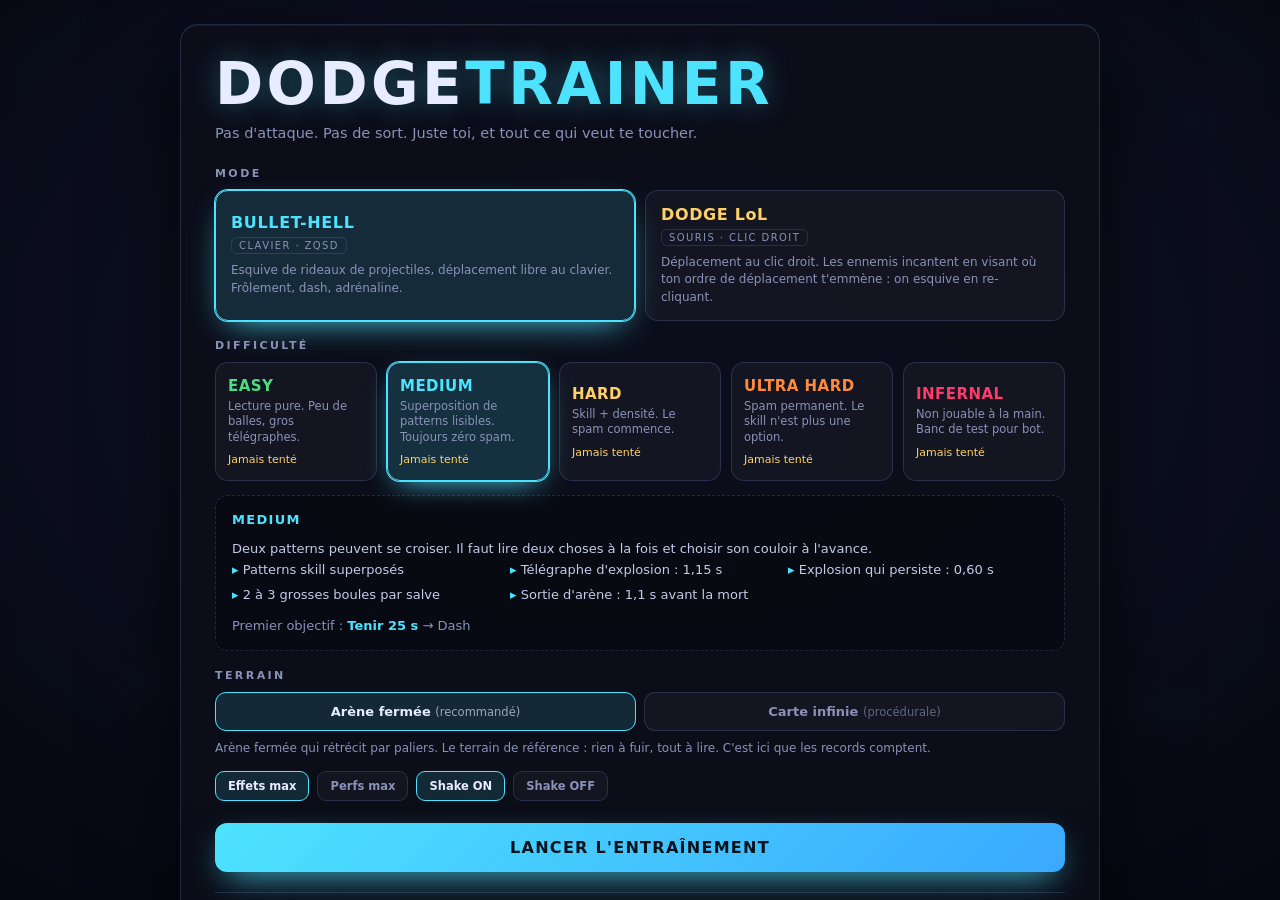
==== dodge-trainer.html @ 4464c1e3 "Ajoute un build en fichier HTML unique, transportable Le jeu entier — HTML, CSS et les 24 fichiers J" ====
<!DOCTYPE html>
<html lang="fr">
<head>
<!-- DODGE TRAINER — fichier autonome, généré le 2026-09-22 par build.js.
     25 fichiers sources inlinés. Ne pas éditer : modifier les sources puis relancer `node build.js`. -->
<meta charset="utf-8" />
<meta name="viewport" content="width=device-width,initial-scale=1,viewport-fit=cover" />
<title>DODGE TRAINER</title>
<style>
:root{
  --bg:#07080f;
  --ink:#e8ecff;
  --dim:#8a92b8;
  --accent:#4de3ff;
  --accent2:#ff4d7a;
  --gold:#ffd166;
  --danger:#ff3b30;
  --panel:rgba(12,14,26,.88);
  --line:rgba(120,140,220,.22);
}
*{box-sizing:border-box;margin:0;padding:0}
html,body{height:100%;background:var(--bg);color:var(--ink);overflow:hidden}
body{
  font-family:"Segoe UI",Inter,system-ui,-apple-system,sans-serif;
  -webkit-font-smoothing:antialiased;
  user-select:none;
}
#app{position:fixed;inset:0}
canvas{display:block;width:100%;height:100%;touch-action:none}

/* ---------- Overlays ---------- */
.overlay{
  position:absolute;inset:0;
  display:flex;justify-content:center;
  /* align-items:center + overflow:auto coupe le haut du panneau quand il est
     plus grand que l'écran, et le rend inatteignable au défilement. On aligne
     en haut et on recentre via margin:auto sur l'enfant, qui lui reste
     accessible dans les deux cas. */
  align-items:flex-start;
  background:radial-gradient(1200px 800px at 50% 40%,rgba(20,26,54,.72),rgba(4,5,12,.95));
  backdrop-filter:blur(7px);
  z-index:10;
  padding:24px;
  overflow-y:auto;
}
.overlay.hidden{display:none}
.panel{
  margin:auto;                 /* centre verticalement sans jamais rogner le haut */
  width:min(920px,100%);
  background:var(--panel);
  border:1px solid var(--line);
  border-radius:18px;
  padding:30px 34px 26px;
  box-shadow:0 30px 90px rgba(0,0,0,.6),inset 0 1px 0 rgba(255,255,255,.05);
}
.panel.narrow{width:min(520px,100%);text-align:center}

.title{
  font-size:clamp(34px,6vw,58px);
  font-weight:800;letter-spacing:.06em;line-height:1;
  text-shadow:0 0 28px rgba(77,227,255,.35);
}
.title span{color:var(--accent)}
.title.small{font-size:clamp(26px,4vw,38px)}
.dead-title{color:var(--accent2);text-shadow:0 0 30px rgba(255,77,122,.45)}
.tagline{color:var(--dim);margin:10px 0 22px;font-size:14.5px;line-height:1.5}

.section-label{
  font-size:11px;letter-spacing:.22em;text-transform:uppercase;
  color:var(--dim);margin:18px 0 10px;font-weight:700;
}

/* ---------- Difficultés ---------- */
.diff-grid{display:grid;grid-template-columns:repeat(auto-fit,minmax(150px,1fr));gap:10px}
.diff-card{
  position:relative;
  background:rgba(255,255,255,.035);
  border:1px solid var(--line);
  border-radius:13px;
  padding:14px 12px;
  cursor:pointer;
  transition:transform .12s ease,border-color .12s,background .12s;
  text-align:left;
  color:inherit;font:inherit;
}
.diff-card:hover{transform:translateY(-2px);background:rgba(255,255,255,.07)}
.diff-card.active{border-color:var(--c);background:color-mix(in srgb,var(--c) 16%,transparent);box-shadow:0 0 0 1px var(--c),0 10px 30px -12px var(--c)}
.diff-card .dname{font-weight:800;font-size:15px;letter-spacing:.03em;color:var(--c)}
.diff-card .dsub{font-size:11.5px;color:var(--dim);margin-top:4px;line-height:1.35}
.diff-card .dbest{font-size:11px;color:var(--gold);margin-top:8px;font-variant-numeric:tabular-nums}

.diff-details{
  margin-top:14px;padding:14px 16px;
  border:1px dashed var(--line);border-radius:12px;
  background:rgba(0,0,0,.25);
  font-size:13px;line-height:1.6;color:#c3cbe8;
}
.diff-details h3{font-size:13px;letter-spacing:.1em;text-transform:uppercase;color:var(--c,#4de3ff);margin-bottom:8px}
.diff-details ul{list-style:none;display:grid;grid-template-columns:repeat(auto-fit,minmax(230px,1fr));gap:4px 18px}
.diff-details li::before{content:"▸ ";color:var(--c,#4de3ff)}
.diff-details .warn{margin-top:10px;color:var(--accent2);font-weight:600}

/* ---------- Toggles ---------- */
.toggle-row{display:flex;gap:8px;flex-wrap:wrap}
.toggle-row.small{margin-top:14px}
.toggle{
  flex:1;min-width:130px;
  background:rgba(255,255,255,.035);
  border:1px solid var(--line);border-radius:11px;
  color:var(--dim);font:inherit;font-size:13px;font-weight:600;
  padding:11px 12px;cursor:pointer;transition:.12s;
}
.toggle em{font-style:normal;opacity:.65;font-weight:400;font-size:11.5px}
.toggle:hover{background:rgba(255,255,255,.07)}
.toggle.on{border-color:var(--accent);color:var(--ink);background:rgba(77,227,255,.13)}
.toggle.mini{flex:0 0 auto;min-width:0;padding:7px 12px;font-size:11.5px;border-radius:9px}
.hint{font-size:12px;color:var(--dim);margin-top:8px;line-height:1.5}

/* ---------- Boutons ---------- */
.primary{
  display:block;width:100%;margin-top:22px;
  background:linear-gradient(135deg,var(--accent),#3aa8ff);
  border:0;border-radius:12px;
  color:#04121a;font:inherit;font-weight:800;font-size:16px;letter-spacing:.08em;
  padding:15px;cursor:pointer;
  box-shadow:0 12px 34px -12px var(--accent);
  transition:transform .1s,filter .12s;
}
.primary em{font-style:normal;opacity:.6;font-size:12px}
.primary:hover{filter:brightness(1.1)}
.primary:active{transform:translateY(1px)}
.ghost{
  display:block;width:100%;margin-top:9px;
  background:transparent;border:1px solid var(--line);border-radius:11px;
  color:var(--dim);font:inherit;font-size:13px;font-weight:600;padding:11px;cursor:pointer;
}
.ghost:hover{color:var(--ink);border-color:var(--accent)}

/* ---------- Contrôles ---------- */
.controls{
  margin-top:20px;padding-top:16px;border-top:1px solid var(--line);
  display:flex;flex-wrap:wrap;gap:6px 20px;
  font-size:11.5px;color:var(--dim);
}
.controls b{color:var(--ink);font-weight:700}
.controls em{font-style:normal;opacity:.6}

/* ---------- Écran de mort ---------- */
.death-cause{color:var(--accent2);font-size:14px;font-weight:600;margin:6px 0 18px}
.stats{display:grid;grid-template-columns:1fr 1fr;gap:8px;margin-bottom:14px}
.stat{background:rgba(255,255,255,.04);border:1px solid var(--line);border-radius:10px;padding:10px}
.stat .k{font-size:10px;letter-spacing:.14em;text-transform:uppercase;color:var(--dim)}
.stat .v{font-size:19px;font-weight:800;font-variant-numeric:tabular-nums;margin-top:2px}
.stat.record .v{color:var(--gold)}
.verdict{font-size:13px;color:#c3cbe8;line-height:1.55;min-height:20px;margin-bottom:6px}
.verdict b{color:var(--accent)}

@media (max-width:620px){
  .panel{padding:22px 18px}
  .controls{font-size:11px;gap:4px 14px}
}

/* ---------- Sélecteur de mode (ajout : deux moteurs cohabitent) ---------- */
.mode-grid{display:grid;grid-template-columns:repeat(auto-fit,minmax(240px,1fr));gap:10px}
.mode-card{
  background:rgba(255,255,255,.035);
  border:1px solid var(--line);
  border-radius:13px;
  padding:14px 15px;
  cursor:pointer;text-align:left;
  color:inherit;font:inherit;
  transition:transform .12s ease,border-color .12s,background .12s;
}
.mode-card:hover{transform:translateY(-2px);background:rgba(255,255,255,.07)}
.mode-card.active{
  border-color:var(--c);
  background:color-mix(in srgb,var(--c) 14%,transparent);
  box-shadow:0 0 0 1px var(--c),0 12px 34px -14px var(--c);
}
.mode-card .mname{font-weight:800;font-size:16px;letter-spacing:.04em;color:var(--c)}
.mode-card .mtag{
  display:inline-block;margin-top:5px;
  font-size:10px;letter-spacing:.14em;text-transform:uppercase;
  color:var(--dim);border:1px solid var(--line);border-radius:6px;padding:2px 7px;
}
.mode-card .mdesc{font-size:12px;color:var(--dim);margin-top:8px;line-height:1.45}

/* ---------- Signature sur les écrans secondaires ---------- */
.eyebrow{
  font-size:10.5px;letter-spacing:.3em;text-transform:uppercase;
  font-weight:700;color:var(--dim);margin-bottom:10px;
}
</style>
</head>
<body>
<div id="app">
  <canvas id="game"></canvas>

  <!-- ============ MENU PRINCIPAL ============ -->
  <div id="menu" class="overlay">
    <div class="panel">
      <h1 class="title">DODGE<span>TRAINER</span></h1>
      <p class="tagline">Pas d'attaque. Pas de sort. Juste toi, et tout ce qui veut te toucher.</p>

      <h2 class="section-label">Mode</h2>
      <div id="mode-list" class="mode-grid"></div>

      <h2 class="section-label">Difficulté</h2>
      <div id="difficulty-list" class="diff-grid"></div>

      <div id="diff-details" class="diff-details"></div>

      <div id="terrain-row">
        <h2 class="section-label">Terrain</h2>
        <div class="toggle-row">
          <button class="toggle" data-opt="endless" data-val="false">Arène fermée <em>(recommandé)</em></button>
          <button class="toggle" data-opt="endless" data-val="true">Carte infinie <em>(procédurale)</em></button>
        </div>
        <p class="hint" id="terrain-hint"></p>
      </div>

      <div class="toggle-row small">
        <button class="toggle mini" data-opt="quality" data-val="high">Effets max</button>
        <button class="toggle mini" data-opt="quality" data-val="low">Perfs max</button>
        <button class="toggle mini" data-opt="shake" data-val="true">Shake ON</button>
        <button class="toggle mini" data-opt="shake" data-val="false">Shake OFF</button>
      </div>

      <button id="start-btn" class="primary">LANCER L'ENTRAÎNEMENT</button>

      <div class="controls" id="controls"></div>
    </div>
  </div>

  <!-- ============ PAUSE ============ -->
  <div id="pause" class="overlay hidden">
    <div class="panel narrow">
      <p class="eyebrow">Dodge Trainer</p>
      <h1 class="title small">PAUSE</h1>
      <p class="tagline">L'entraînement ne s'interrompt pas tout seul.</p>
      <button id="resume-btn" class="primary">REPRENDRE</button>
      <button id="quit-btn" class="ghost">RETOUR AU MENU</button>
    </div>
  </div>

  <!-- ============ MORT ============ -->
  <div id="dead" class="overlay hidden">
    <div class="panel narrow">
      <p class="eyebrow">Dodge Trainer</p>
      <h1 class="title small dead-title">ÉLIMINÉ</h1>
      <p id="death-cause" class="death-cause"></p>
      <div id="run-stats" class="stats"></div>
      <div id="run-verdict" class="verdict"></div>
      <button id="retry-btn" class="primary">RELANCER <em>(R)</em></button>
      <button id="menu-btn" class="ghost">MENU</button>
    </div>
  </div>
</div>

<script>
/* ==== js/util.js ==== */
/* ==========================================================================
   util.js — maths, aléatoire déterministe, helpers de rendu
   ========================================================================== */
(function (root) {
  'use strict';

  const TAU = Math.PI * 2;

  function clamp(v, a, b) { return v < a ? a : (v > b ? b : v); }
  function lerp(a, b, t) { return a + (b - a) * t; }
  function inv(a, b, v) { return b === a ? 0 : (v - a) / (b - a); }
  function smooth(t) { return t * t * (3 - 2 * t); }
  function approach(cur, target, delta) {
    return cur < target ? Math.min(cur + delta, target) : Math.max(cur - delta, target);
  }

  function len(x, y) { return Math.hypot(x, y); }
  function dist(ax, ay, bx, by) { return Math.hypot(bx - ax, by - ay); }
  function dist2(ax, ay, bx, by) { const dx = bx - ax, dy = by - ay; return dx * dx + dy * dy; }

  /** Différence d'angle la plus courte, dans ]-PI, PI]. */
  function angDelta(from, to) {
    let d = (to - from) % TAU;
    if (d > Math.PI) d -= TAU;
    if (d < -Math.PI) d += TAU;
    return d;
  }

  /** Distance d'un point au segment AB. */
  function distToSeg(px, py, ax, ay, bx, by) {
    const dx = bx - ax, dy = by - ay;
    const l2 = dx * dx + dy * dy;
    if (l2 === 0) return Math.hypot(px - ax, py - ay);
    let t = ((px - ax) * dx + (py - ay) * dy) / l2;
    t = clamp(t, 0, 1);
    return Math.hypot(px - (ax + t * dx), py - (ay + t * dy));
  }

  // ---- Aléatoire ----------------------------------------------------------
  /** PRNG mulberry32 : rapide, déterministe, suffisant pour du gameplay. */
  function makeRng(seed) {
    let a = (seed >>> 0) || 1;
    return function () {
      a |= 0; a = (a + 0x6D2B79F5) | 0;
      let t = Math.imul(a ^ (a >>> 15), 1 | a);
      t = (t + Math.imul(t ^ (t >>> 7), 61 | t)) ^ t;
      return ((t ^ (t >>> 14)) >>> 0) / 4294967296;
    };
  }

  /** Hash 2D -> [0,1[ : sert à générer les secteurs de la carte infinie. */
  function hash2(x, y, salt) {
    let h = Math.imul(x | 0, 374761393) ^ Math.imul(y | 0, 668265263) ^ Math.imul(salt | 0, 2246822519);
    h = Math.imul(h ^ (h >>> 13), 1274126177);
    return ((h ^ (h >>> 16)) >>> 0) / 4294967296;
  }

  const rnd = Math.random;
  function rr(a, b) { return a + rnd() * (b - a); }
  function ri(a, b) { return Math.floor(a + rnd() * (b - a + 1)); }
  function pick(arr) { return arr[(rnd() * arr.length) | 0]; }
  function chance(p) { return rnd() < p; }
  function shuffle(arr) {
    for (let i = arr.length - 1; i > 0; i--) {
      const j = (rnd() * (i + 1)) | 0;
      const t = arr[i]; arr[i] = arr[j]; arr[j] = t;
    }
    return arr;
  }
  /** Tirage pondéré : items = [{w:number, ...}]. */
  function weighted(items, weightOf) {
    let total = 0;
    for (const it of items) total += Math.max(0, weightOf(it));
    if (total <= 0) return items[0];
    let r = rnd() * total;
    for (const it of items) {
      r -= Math.max(0, weightOf(it));
      if (r <= 0) return it;
    }
    return items[items.length - 1];
  }

  // ---- Formatage ----------------------------------------------------------
  function fmtTime(s) {
    if (s < 0) s = 0;
    const m = Math.floor(s / 60);
    const rest = s - m * 60;
    return m > 0
      ? m + ':' + (rest < 10 ? '0' : '') + rest.toFixed(2)
      : rest.toFixed(2) + 's';
  }

  // ---- Rendu --------------------------------------------------------------
  /** Halo radial peu coûteux (remplace shadowBlur dans les boucles chaudes). */
  function glow(ctx, x, y, r, inner, outer) {
    const g = ctx.createRadialGradient(x, y, 0, x, y, r);
    g.addColorStop(0, inner);
    g.addColorStop(1, outer);
    ctx.fillStyle = g;
    ctx.beginPath();
    ctx.arc(x, y, r, 0, TAU);
    ctx.fill();
  }

  function rgba(hex, a) {
    const h = hex.replace('#', '');
    const n = parseInt(h.length === 3 ? h.split('').map(c => c + c).join('') : h, 16);
    return 'rgba(' + ((n >> 16) & 255) + ',' + ((n >> 8) & 255) + ',' + (n & 255) + ',' + a + ')';
  }

  root.U = {
    TAU, clamp, lerp, inv, smooth, approach,
    len, dist, dist2, angDelta, distToSeg,
    makeRng, hash2, rr, ri, pick, chance, shuffle, weighted,
    fmtTime, glow, rgba
  };
})(window);
</script>
<script>
/* ==== js/config.js ==== */
/* ==========================================================================
   config.js — difficultés, buffs, objectifs
   --------------------------------------------------------------------------
   Philosophie :
     EASY / MEDIUM  -> lecture, placement, timing. Peu de projectiles, très
                       télégraphiés. On meurt parce qu'on a mal lu, pas parce
                       qu'il y en avait trop.
     HARD / ULTRA   -> skill + spam. Les patterns lisibles restent, mais ils
                       se superposent à de la densité.
     INFERNAL       -> volontairement hors de portée humaine : fenêtres de
                       réaction < 120 ms, visée prédictive parfaite, dash sans
                       invincibilité. C'est un banc de test, pas un niveau.
   ========================================================================== */
(function (root) {
  'use strict';

  /* --- Buffs (récompenses d'objectifs) ----------------------------------- */
  const BUFFS = {
    dash:      { name: 'Dash',            icon: '»',  desc: 'Espace — ruée courte, invincible pendant l\'élan.' },
    dash2:     { name: 'Double charge',   icon: '»»', desc: 'Une seconde charge de dash.' },
    dash3:     { name: 'Triple charge',   icon: '»»»',desc: 'Une troisième charge de dash.' },
    focus:     { name: 'Focus',           icon: '◎',  desc: 'Maj — déplacement lent et précis, hitbox visible.' },
    adrenalin: { name: 'Adrénaline',      icon: '⌁',  desc: 'E — consomme la jauge de frôlement pour ralentir le temps.' },
    phase:     { name: 'Phase',           icon: '∅',  desc: 'Fenêtre d\'invincibilité du dash nettement allongée.' },
    sonar:     { name: 'Sonar',           icon: '◉',  desc: 'Les télégraphes d\'explosion durent 35 % plus longtemps.' },
    magnet:    { name: 'Aimant',          icon: '◈',  desc: 'Rayon de frôlement élargi : la jauge monte plus vite.' },
    wind:      { name: 'Second souffle',  icon: '✚',  desc: 'Encaisse un coup — au prix d\'une vague de punition.' },
    swift:     { name: 'Célérité',        icon: '▲',  desc: '+12 % de vitesse de déplacement.' }
  };

  /* --- Objectifs ---------------------------------------------------------
     type 'survive'   : atteindre t secondes -> récompense automatique.
     type 'challenge' : fenêtre [start, start+duration] avec une condition.
                        Réussite -> récompense. Échec -> vague de punition +
                        jauge d'adrénaline vidée.
     Conditions de challenge :
       graze   : frôler N fois pendant la fenêtre
       nodash  : ne pas utiliser le dash
       inner   : rester dans le cercle intérieur de l'arène
       nohit   : (implicite partout) ne pas être touché
     ---------------------------------------------------------------------- */
  function obj(list) { return list; }

  const DIFFICULTIES = [
    /* ------------------------------------------------------------------ */
    {
      id: 'easy',
      name: 'EASY',
      color: '#4ade80',
      sub: 'Lecture pure. Peu de balles, gros télégraphes.',
      blurb: 'Apprendre à lire un pattern et à se placer. Chaque attaque est annoncée, aucune ne demande de réflexe pur.',
      bullets: [
        'Patterns 100 % skill, jamais de spam',
        'Télégraphe d\'explosion : 1,60 s',
        'Explosion qui persiste : 0,35 s',
        '1 à 2 grosses boules par salve',
        'Sortie d\'arène : 1,6 s avant la mort'
      ],
      // -- moteur --
      intensityRate: 0.045,     // croissance de l'intensité par seconde
      intensityCap: 3.2,
      spawnBase: 3.9,           // secondes entre deux patterns à intensité 1
      spawnFloor: 1.60,         // plancher (intensité max)
      speedMul: 0.80,           // vitesse des projectiles
      countMul: 0.48,           // densité des patterns
      telegraphMul: 1.55,       // durée des avertissements
      tagWeights: { skill: 1.0, spam: 0.0, brutal: 0.0 },
      maxTier: 1,
      // -- joueur --
      playerSpeed: 268,
      dashIFrames: 0.30,
      dashCooldown: 0.70,
      // -- arène --
      arenaRadius: 430,
      shrinkTo: 0.78,
      shrinkPeriod: 55,
      outOfBoundsGrace: 1.6,
      // -- zones d'effet ("grosses boules") --
      aoe: {
        count: [1, 2], telegraph: 1.60, linger: 0.35, radius: 92,
        lingerGrowth: 0.10,     // +s de persistance par point d'intensité
        secondary: 0            // nombre d'explosions secondaires
      },
      objectives: obj([
        { t: 30,  type: 'survive', reward: 'dash',   label: 'Tenir 30 s' },
        { t: 60,  type: 'survive', reward: 'focus',  label: 'Tenir 60 s' },
        { t: 95,  type: 'challenge', cond: 'graze', target: 8, duration: 20, reward: 'adrenalin', label: 'Frôler 8 fois en 20 s' },
        { t: 135, type: 'survive', reward: 'dash2',  label: 'Tenir 2:15' },
        { t: 175, type: 'challenge', cond: 'nodash', duration: 20, reward: 'wind', label: 'Survivre 20 s sans dash' },
        { t: 220, type: 'survive', reward: 'swift',  label: 'Tenir 3:40' }
      ])
    },

    /* ------------------------------------------------------------------ */
    {
      id: 'medium',
      name: 'MEDIUM',
      color: '#4de3ff',
      sub: 'Superposition de patterns lisibles. Toujours zéro spam.',
      blurb: 'Deux patterns peuvent se croiser. Il faut lire deux choses à la fois et choisir son couloir à l\'avance.',
      bullets: [
        'Patterns skill superposés',
        'Télégraphe d\'explosion : 1,15 s',
        'Explosion qui persiste : 0,60 s',
        '2 à 3 grosses boules par salve',
        'Sortie d\'arène : 1,1 s avant la mort'
      ],
      intensityRate: 0.075,
      intensityCap: 4.2,
      spawnBase: 2.9,
      spawnFloor: 0.95,
      speedMul: 0.95,
      countMul: 0.78,
      telegraphMul: 1.18,
      tagWeights: { skill: 1.0, spam: 0.12, brutal: 0.0 },
      maxTier: 2,
      playerSpeed: 262,
      dashIFrames: 0.26,
      dashCooldown: 0.80,
      arenaRadius: 400,
      shrinkTo: 0.70,
      shrinkPeriod: 48,
      outOfBoundsGrace: 1.1,
      aoe: {
        count: [2, 3], telegraph: 1.15, linger: 0.60, radius: 104,
        lingerGrowth: 0.14, secondary: 0
      },
      objectives: obj([
        { t: 25,  type: 'survive', reward: 'dash',   label: 'Tenir 25 s' },
        { t: 50,  type: 'survive', reward: 'focus',  label: 'Tenir 50 s' },
        { t: 75,  type: 'challenge', cond: 'graze', target: 12, duration: 18, reward: 'adrenalin', label: 'Frôler 12 fois en 18 s' },
        { t: 110, type: 'survive', reward: 'dash2',  label: 'Tenir 1:50' },
        { t: 145, type: 'challenge', cond: 'inner', duration: 16, reward: 'magnet', label: 'Rester au centre 16 s' },
        { t: 180, type: 'challenge', cond: 'nodash', duration: 18, reward: 'wind', label: 'Survivre 18 s sans dash' },
        { t: 225, type: 'survive', reward: 'phase',  label: 'Tenir 3:45' }
      ])
    },

    /* ------------------------------------------------------------------ */
    {
      id: 'hard',
      name: 'HARD',
      color: '#ffd166',
      sub: 'Skill + densité. Le spam commence.',
      blurb: 'Les patterns lisibles restent, mais le fond d\'écran se remplit. Il faut exécuter proprement sous pression.',
      bullets: [
        'Skill et spam mélangés',
        'Télégraphe d\'explosion : 0,80 s',
        'Explosion qui persiste : 0,95 s',
        '3 à 5 grosses boules par salve',
        'Sortie d\'arène : 0,75 s avant la mort'
      ],
      intensityRate: 0.10,
      intensityCap: 5.6,
      spawnBase: 2.4,
      spawnFloor: 0.70,
      speedMul: 1.12,
      countMul: 1.0,
      telegraphMul: 0.92,
      tagWeights: { skill: 1.0, spam: 0.85, brutal: 0.15 },
      maxTier: 3,
      playerSpeed: 258,
      dashIFrames: 0.20,
      dashCooldown: 0.95,
      arenaRadius: 375,
      shrinkTo: 0.62,
      shrinkPeriod: 42,
      outOfBoundsGrace: 0.75,
      aoe: {
        count: [3, 5], telegraph: 0.80, linger: 0.95, radius: 114,
        lingerGrowth: 0.18, secondary: 1
      },
      objectives: obj([
        { t: 20,  type: 'survive', reward: 'dash',   label: 'Tenir 20 s' },
        { t: 42,  type: 'survive', reward: 'focus',  label: 'Tenir 42 s' },
        { t: 62,  type: 'challenge', cond: 'graze', target: 16, duration: 16, reward: 'adrenalin', label: 'Frôler 16 fois en 16 s' },
        { t: 90,  type: 'survive', reward: 'dash2',  label: 'Tenir 1:30' },
        { t: 120, type: 'challenge', cond: 'inner', duration: 14, reward: 'magnet', label: 'Rester au centre 14 s' },
        { t: 150, type: 'challenge', cond: 'nodash', duration: 15, reward: 'phase', label: 'Survivre 15 s sans dash' },
        { t: 190, type: 'survive', reward: 'swift',  label: 'Tenir 3:10' },
        { t: 240, type: 'survive', reward: 'dash3',  label: 'Tenir 4:00' }
      ])
    },

    /* ------------------------------------------------------------------ */
    {
      id: 'ultra',
      name: 'ULTRA HARD',
      color: '#ff8a3d',
      sub: 'Spam permanent. Le skill n\'est plus une option.',
      blurb: 'La densité ne redescend jamais. Les explosions s\'enchaînent et laissent des flaques de mort qui se superposent.',
      bullets: [
        'Spam continu + patterns experts',
        'Télégraphe d\'explosion : 0,55 s',
        'Explosion qui persiste : 1,40 s',
        '5 à 8 grosses boules par salve',
        'Sortie d\'arène : 0,5 s avant la mort'
      ],
      intensityRate: 0.14,
      intensityCap: 7.5,
      spawnBase: 1.9,
      spawnFloor: 0.48,
      speedMul: 1.30,
      countMul: 1.35,
      telegraphMul: 0.72,
      tagWeights: { skill: 1.0, spam: 1.15, brutal: 0.65 },
      maxTier: 4,
      playerSpeed: 254,
      dashIFrames: 0.14,
      dashCooldown: 1.15,
      arenaRadius: 350,
      shrinkTo: 0.55,
      shrinkPeriod: 36,
      outOfBoundsGrace: 0.5,
      aoe: {
        count: [5, 8], telegraph: 0.55, linger: 1.40, radius: 122,
        lingerGrowth: 0.24, secondary: 2
      },
      objectives: obj([
        { t: 15,  type: 'survive', reward: 'dash',   label: 'Tenir 15 s' },
        { t: 32,  type: 'survive', reward: 'focus',  label: 'Tenir 32 s' },
        { t: 50,  type: 'challenge', cond: 'graze', target: 22, duration: 14, reward: 'adrenalin', label: 'Frôler 22 fois en 14 s' },
        { t: 72,  type: 'survive', reward: 'dash2',  label: 'Tenir 1:12' },
        { t: 95,  type: 'challenge', cond: 'inner', duration: 12, reward: 'phase', label: 'Rester au centre 12 s' },
        { t: 125, type: 'challenge', cond: 'nodash', duration: 12, reward: 'magnet', label: 'Survivre 12 s sans dash' },
        { t: 160, type: 'survive', reward: 'dash3',  label: 'Tenir 2:40' },
        { t: 210, type: 'survive', reward: 'swift',  label: 'Tenir 3:30' }
      ])
    },

    /* ------------------------------------------------------------------ */
    {
      id: 'infernal',
      name: 'INFERNAL',
      color: '#ff3b6b',
      sub: 'Non jouable à la main. Banc de test pour bot.',
      blurb: 'Visée prédictive sans erreur, fenêtres de réaction sous 120 ms, dash sans invincibilité. Conçu pour qu\'un humain non assisté ne passe pas. Le record est là pour mesurer, pas pour gagner.',
      bullets: [
        'Réaction exigée < 120 ms',
        'Télégraphe d\'explosion : 0,28 s',
        'Explosion qui persiste : 2,20 s',
        '8 à 14 grosses boules par salve',
        'Dash SANS invincibilité',
        'Sortie d\'arène : 0,25 s avant la mort'
      ],
      intensityRate: 0.30,
      intensityCap: 12,
      spawnBase: 1.15,
      spawnFloor: 0.22,
      speedMul: 1.62,
      countMul: 1.95,
      telegraphMul: 0.45,
      tagWeights: { skill: 1.0, spam: 1.6, brutal: 1.9 },
      maxTier: 5,
      playerSpeed: 250,
      dashIFrames: 0.0,          // aucune invincibilité
      dashCooldown: 1.40,
      arenaRadius: 320,
      shrinkTo: 0.46,
      shrinkPeriod: 28,
      outOfBoundsGrace: 0.25,
      impossible: true,
      aoe: {
        count: [8, 14], telegraph: 0.28, linger: 2.20, radius: 132,
        lingerGrowth: 0.32, secondary: 3
      },
      objectives: obj([
        { t: 10,  type: 'survive', reward: 'dash',   label: 'Tenir 10 s' },
        { t: 20,  type: 'survive', reward: 'focus',  label: 'Tenir 20 s' },
        { t: 30,  type: 'survive', reward: 'dash2',  label: 'Tenir 30 s' },
        { t: 45,  type: 'challenge', cond: 'graze', target: 30, duration: 12, reward: 'adrenalin', label: 'Frôler 30 fois en 12 s' },
        { t: 60,  type: 'survive', reward: 'phase',  label: 'Tenir 1:00' },
        { t: 90,  type: 'survive', reward: 'dash3',  label: 'Tenir 1:30' },
        { t: 120, type: 'survive', reward: 'swift',  label: 'Tenir 2:00' }
      ])
    }
  ];

  const byId = {};
  for (const d of DIFFICULTIES) byId[d.id] = d;

  root.CFG = {
    BUFFS,
    DIFFICULTIES,
    diff: id => byId[id] || byId.medium,

    /* --- Joueur ---------------------------------------------------------- */
    PLAYER: {
      hitbox: 4.6,
      visual: 9,
      accel: 2600,
      friction: 1900,
      focusMul: 0.42,
      dashSpeed: 1180,
      dashTime: 0.135,
      grazeRadius: 34,
      grazeRadiusMagnet: 52,
      grazeCooldown: 0.22,       // par entité : évite de farmer une seule balle
      adrenalinCost: 1.0,
      adrenalinDuration: 2.2,
      adrenalinScale: 0.45
    },

    /* --- Carte infinie --------------------------------------------------- */
    ENDLESS: {
      sector: 520,               // taille d'un secteur procédural (densité du terrain)
      chaseSpeedRatio: 0.52,     // vitesse du champ d'effondrement / vitesse joueur
      radiusMul: 0.92,
      pillarR: [34, 66],
      sludgeR: [52, 96]          // volontairement plus petites que les explosions
    }
  };
})(window);
</script>
<script>
/* ==== js/input.js ==== */
/* ==========================================================================
   input.js — clavier (AZERTY + QWERTY + flèches) et gestes tactiles
   ========================================================================== */
(function (root) {
  'use strict';

  const down = Object.create(null);
  const pressed = Object.create(null);   // vidé à chaque frame consommée

  const MAP = {
    up:    ['KeyW', 'KeyZ', 'ArrowUp'],
    down:  ['KeyS', 'ArrowDown'],
    left:  ['KeyA', 'KeyQ', 'ArrowLeft'],
    right: ['KeyD', 'ArrowRight'],
    dash:  ['Space'],
    focus: ['ShiftLeft', 'ShiftRight'],
    adren: ['KeyE'],
    pause: ['Escape', 'KeyP'],
    retry: ['KeyR']
  };

  function held(action) {
    const codes = MAP[action];
    for (let i = 0; i < codes.length; i++) if (down[codes[i]]) return true;
    return false;
  }

  function tapped(action) {
    const codes = MAP[action];
    for (let i = 0; i < codes.length; i++) {
      if (pressed[codes[i]]) { pressed[codes[i]] = false; return true; }
    }
    return false;
  }

  /** Vecteur de déplacement normalisé (clavier, ou joystick tactile). */
  function axis() {
    let x = 0, y = 0;
    if (held('left')) x -= 1;
    if (held('right')) x += 1;
    if (held('up')) y -= 1;
    if (held('down')) y += 1;
    if (x === 0 && y === 0 && touch.active) { x = touch.dx; y = touch.dy; }
    const l = Math.hypot(x, y);
    if (l > 1) { x /= l; y /= l; }
    return { x, y };
  }

  const touch = { active: false, dx: 0, dy: 0, id: null, ox: 0, oy: 0 };

  function clearAll() {
    for (const k in down) down[k] = false;
    for (const k in pressed) pressed[k] = false;
    touch.active = false; touch.dx = 0; touch.dy = 0; touch.id = null;
  }

  function attach(canvas) {
    window.addEventListener('keydown', e => {
      // Évite que Espace / flèches fassent défiler la page.
      if (['Space', 'ArrowUp', 'ArrowDown', 'ArrowLeft', 'ArrowRight'].includes(e.code)) e.preventDefault();
      if (!e.repeat) pressed[e.code] = true;
      down[e.code] = true;
    }, { passive: false });

    window.addEventListener('keyup', e => { down[e.code] = false; });
    window.addEventListener('blur', clearAll);

    // --- Tactile : joystick virtuel relatif au point de contact ----------
    canvas.addEventListener('touchstart', e => {
      const t = e.changedTouches[0];
      touch.id = t.identifier; touch.ox = t.clientX; touch.oy = t.clientY;
      touch.active = true; touch.dx = 0; touch.dy = 0;
      e.preventDefault();
    }, { passive: false });

    canvas.addEventListener('touchmove', e => {
      for (const t of e.changedTouches) {
        if (t.identifier !== touch.id) continue;
        const dx = t.clientX - touch.ox, dy = t.clientY - touch.oy;
        const l = Math.hypot(dx, dy) || 1;
        const s = Math.min(l, 52) / 52;
        touch.dx = dx / l * s; touch.dy = dy / l * s;
      }
      e.preventDefault();
    }, { passive: false });

    const end = e => {
      for (const t of e.changedTouches) {
        if (t.identifier === touch.id) { touch.active = false; touch.dx = 0; touch.dy = 0; touch.id = null; }
      }
    };
    canvas.addEventListener('touchend', end);
    canvas.addEventListener('touchcancel', end);
  }

  root.Input = { attach, held, tapped, axis, clearAll };
})(window);
</script>
<script>
/* ==== js/fx.js ==== */
/* ==========================================================================
   fx.js — particules, secousses, textes flottants, flashs
   Tout est en pool fixe : aucune allocation pendant le jeu.
   ========================================================================== */
(function (root) {
  'use strict';
  const U = root.U;

  const MAX_P = 900;

  function Fx() {
    this.p = new Array(MAX_P);
    for (let i = 0; i < MAX_P; i++) {
      this.p[i] = { on: false, x: 0, y: 0, vx: 0, vy: 0, life: 0, max: 1, r: 2, c: '#fff', drag: 2.2, glow: false };
    }
    this.head = 0;
    this.texts = [];
    this.shake = 0;
    this.shakeX = 0;
    this.shakeY = 0;
    this.flash = 0;
    this.flashColor = '#fff';
    this.quality = 'high';
    this.shakeEnabled = true;
  }

  Fx.prototype.reset = function () {
    for (let i = 0; i < MAX_P; i++) this.p[i].on = false;
    this.texts.length = 0;
    this.shake = this.shakeX = this.shakeY = this.flash = 0;
  };

  Fx.prototype.spawn = function (x, y, vx, vy, life, r, c, drag, glow) {
    const q = this.p[this.head];
    this.head = (this.head + 1) % MAX_P;
    q.on = true; q.x = x; q.y = y; q.vx = vx; q.vy = vy;
    q.life = life; q.max = life; q.r = r; q.c = c;
    q.drag = drag === undefined ? 2.2 : drag;
    q.glow = !!glow;
  };

  /** Gerbe radiale (explosions, morts, impacts). */
  Fx.prototype.burst = function (x, y, n, color, speed, size, life) {
    if (this.quality === 'low') n = Math.ceil(n * 0.4);
    for (let i = 0; i < n; i++) {
      const a = U.rr(0, U.TAU), s = U.rr(speed * 0.25, speed);
      this.spawn(x, y, Math.cos(a) * s, Math.sin(a) * s,
        U.rr(life * 0.55, life), U.rr(size * 0.5, size), color, 2.4, true);
    }
  };

  /** Anneau net vers l'extérieur (onde de choc). */
  Fx.prototype.ring = function (x, y, n, radius, color, speed) {
    if (this.quality === 'low') n = Math.ceil(n * 0.45);
    for (let i = 0; i < n; i++) {
      const a = (i / n) * U.TAU;
      this.spawn(x + Math.cos(a) * radius, y + Math.sin(a) * radius,
        Math.cos(a) * speed, Math.sin(a) * speed, U.rr(0.3, 0.55), U.rr(1.6, 3), color, 3.0, false);
    }
  };

  /** Traînée discrète (dash, projectiles rapides). */
  Fx.prototype.trail = function (x, y, color, size) {
    if (this.quality === 'low' && Math.random() < 0.5) return;
    this.spawn(x + U.rr(-2, 2), y + U.rr(-2, 2), U.rr(-18, 18), U.rr(-18, 18),
      U.rr(0.18, 0.34), size || 2.6, color, 4.5, false);
  };

  Fx.prototype.text = function (x, y, str, color, size, rise) {
    this.texts.push({ x, y, s: str, c: color || '#fff', size: size || 15, life: 1.1, max: 1.1, rise: rise === undefined ? 44 : rise });
    if (this.texts.length > 24) this.texts.shift();
  };

  Fx.prototype.kick = function (amount) {
    if (!this.shakeEnabled) return;
    this.shake = Math.min(this.shake + amount, 34);
  };

  Fx.prototype.blink = function (color, amount) {
    this.flash = Math.max(this.flash, amount);
    this.flashColor = color;
  };

  Fx.prototype.update = function (dt) {
    for (let i = 0; i < MAX_P; i++) {
      const q = this.p[i];
      if (!q.on) continue;
      q.life -= dt;
      if (q.life <= 0) { q.on = false; continue; }
      const d = Math.max(0, 1 - q.drag * dt);
      q.vx *= d; q.vy *= d;
      q.x += q.vx * dt; q.y += q.vy * dt;
    }

    for (let i = this.texts.length - 1; i >= 0; i--) {
      const t = this.texts[i];
      t.life -= dt;
      t.y -= t.rise * dt;
      if (t.life <= 0) this.texts.splice(i, 1);
    }

    if (this.shake > 0) {
      this.shake = Math.max(0, this.shake - dt * 46);
      this.shakeX = U.rr(-this.shake, this.shake);
      this.shakeY = U.rr(-this.shake, this.shake);
    } else { this.shakeX = this.shakeY = 0; }

    if (this.flash > 0) this.flash = Math.max(0, this.flash - dt * 2.6);
  };

  Fx.prototype.drawParticles = function (ctx) {
    ctx.globalCompositeOperation = 'lighter';
    for (let i = 0; i < MAX_P; i++) {
      const q = this.p[i];
      if (!q.on) continue;
      const a = q.life / q.max;
      ctx.globalAlpha = a * a;
      ctx.fillStyle = q.c;
      const r = q.r * (0.4 + a * 0.6);
      ctx.beginPath();
      ctx.arc(q.x, q.y, r, 0, U.TAU);
      ctx.fill();
    }
    ctx.globalAlpha = 1;
    ctx.globalCompositeOperation = 'source-over';
  };

  Fx.prototype.drawTexts = function (ctx) {
    ctx.textAlign = 'center';
    ctx.textBaseline = 'middle';
    for (const t of this.texts) {
      const a = U.clamp(t.life / t.max * 1.6, 0, 1);
      ctx.globalAlpha = a;
      ctx.font = '800 ' + t.size + 'px Segoe UI, Inter, sans-serif';
      ctx.lineWidth = 4;
      ctx.strokeStyle = 'rgba(0,0,0,.65)';
      ctx.strokeText(t.s, t.x, t.y);
      ctx.fillStyle = t.c;
      ctx.fillText(t.s, t.x, t.y);
    }
    ctx.globalAlpha = 1;
  };

  /** Voile plein écran (dessiné en espace écran, après la caméra). */
  Fx.prototype.drawFlash = function (ctx, w, h) {
    if (this.flash <= 0) return;
    ctx.globalAlpha = Math.min(this.flash, 0.85);
    ctx.fillStyle = this.flashColor;
    ctx.fillRect(0, 0, w, h);
    ctx.globalAlpha = 1;
  };

  root.Fx = Fx;
})(window);
</script>
<script>
/* ==== js/arena.js ==== */
/* ==========================================================================
   arena.js — terrain, champ d'effondrement, caméra
   --------------------------------------------------------------------------
   Deux modes :
     · closed  : arène circulaire fixe qui rétrécit par paliers. Le terrain
                 d'entraînement classique — rien à fuir, tout à esquiver.
     · endless : carte procédurale infinie (secteurs générés par hash) avec
                 piliers bloquants, flaques ralentissantes et plaques de
                 recharge. Le champ d'effondrement poursuit le joueur MOINS
                 vite qu'il ne court : fuir gagne du temps mais coûte de la
                 jauge, et le champ finit toujours par refermer.
   ========================================================================== */
(function (root) {
  'use strict';
  const U = root.U, CFG = root.CFG;

  function Arena(game) {
    this.game = game;
    this.endless = false;
    this.cx = 0; this.cy = 0;
    this.radius = 400;
    this.baseRadius = 400;
    this.targetRadius = 400;
    this.phase = 0;
    this.seed = 1;
    this.sectors = new Map();
    this.nearby = [];           // features du secteur courant + voisins
    this.outTimer = 0;
    this.travelled = 0;
    this.camX = 0; this.camY = 0;
  }

  Arena.prototype.init = function (diff, endless, seed) {
    this.endless = !!endless;
    this.diff = diff;
    this.seed = seed >>> 0;
    this.baseRadius = diff.arenaRadius * (endless ? CFG.ENDLESS.radiusMul : 1);
    this.radius = this.baseRadius;
    this.targetRadius = this.baseRadius;
    this.cx = 0; this.cy = 0;
    this.camX = 0; this.camY = 0;
    this.phase = 0;
    this.outTimer = 0;
    this.travelled = 0;
    this.sectors.clear();
    this.nearby.length = 0;
  };

  /* --- Génération procédurale -------------------------------------------- */
  Arena.prototype.sectorAt = function (sx, sy) {
    const key = sx + ',' + sy;
    let s = this.sectors.get(key);
    if (s) return s;

    const S = CFG.ENDLESS.sector;
    const feats = [];
    const n = 2 + Math.floor(U.hash2(sx, sy, this.seed) * 3);   // 2..4 éléments
    for (let i = 0; i < n; i++) {
      const hx = U.hash2(sx * 31 + i, sy * 17, this.seed + 7);
      const hy = U.hash2(sx * 13, sy * 29 + i, this.seed + 91);
      const ht = U.hash2(sx + i * 101, sy - i * 57, this.seed + 404);
      const hr = U.hash2(sx - i * 7, sy + i * 3, this.seed + 1337);
      const x = sx * S + hx * S;
      const y = sy * S + hy * S;
      let kind, r;
      if (ht < 0.46) { kind = 'pillar'; r = U.lerp(CFG.ENDLESS.pillarR[0], CFG.ENDLESS.pillarR[1], hr); }
      else if (ht < 0.84) { kind = 'sludge'; r = U.lerp(CFG.ENDLESS.sludgeR[0], CFG.ENDLESS.sludgeR[1], hr); }
      else { kind = 'charge'; r = 30; }
      feats.push({ kind, x, y, r, used: 0 });
    }
    s = { feats };
    this.sectors.set(key, s);
    if (this.sectors.size > 400) {                 // purge : mémoire bornée
      const first = this.sectors.keys().next().value;
      this.sectors.delete(first);
    }
    return s;
  };

  Arena.prototype.refreshNearby = function (px, py) {
    const S = CFG.ENDLESS.sector;
    const sx = Math.floor(px / S), sy = Math.floor(py / S);
    this.nearby.length = 0;
    for (let dy = -1; dy <= 1; dy++) {
      for (let dx = -1; dx <= 1; dx++) {
        const s = this.sectorAt(sx + dx, sy + dy);
        for (const f of s.feats) this.nearby.push(f);
      }
    }
  };

  /** Un pilier coupe-t-il le segment AB ? (les projectiles s'y écrasent) */
  Arena.prototype.blocks = function (ax, ay, bx, by) {
    if (!this.endless) return null;
    for (const f of this.nearby) {
      if (f.kind !== 'pillar') continue;
      if (U.distToSeg(f.x, f.y, ax, ay, bx, by) < f.r) return f;
    }
    return null;
  };

  Arena.prototype.featureAt = function (x, y, kind) {
    for (const f of this.nearby) {
      if (f.kind !== kind) continue;
      if (U.dist2(x, y, f.x, f.y) < f.r * f.r) return f;
    }
    return null;
  };

  /* --- Mise à jour -------------------------------------------------------- */
  Arena.prototype.update = function (dt, player, elapsed) {
    const d = this.diff;

    // Rétrécissement par paliers : la pression monte, puis respire un peu.
    const phase = Math.floor(elapsed / d.shrinkPeriod);
    const k = (elapsed % d.shrinkPeriod) / d.shrinkPeriod;
    const floor = U.lerp(1, d.shrinkTo, U.clamp(phase / 4, 0, 1));
    this.targetRadius = this.baseRadius * U.lerp(floor, floor * 0.88, U.smooth(k));
    this.radius = U.approach(this.radius, this.targetRadius, 42 * dt);

    if (this.endless) {
      // Le champ poursuit le joueur, plus lentement que lui.
      const chase = d.playerSpeed * CFG.ENDLESS.chaseSpeedRatio;
      const dx = player.x - this.cx, dy = player.y - this.cy;
      const l = Math.hypot(dx, dy);
      if (l > 1) {
        const step = Math.min(chase * dt, l);
        this.cx += dx / l * step;
        this.cy += dy / l * step;
      }
      this.refreshNearby(player.x, player.y);
      this.travelled += Math.hypot(player.vx, player.vy) * dt;
    }

    // Hors limites : compte à rebours, puis mort. Le sursis dépend de la difficulté.
    const out = U.dist(player.x, player.y, this.cx, this.cy) - this.radius;
    if (out > 0) {
      this.outTimer += dt;
      player.outOfBounds = true;
      player.outRatio = U.clamp(this.outTimer / d.outOfBoundsGrace, 0, 1);
      if (this.outTimer >= d.outOfBoundsGrace) return 'collapse';
    } else {
      this.outTimer = Math.max(0, this.outTimer - dt * 2.2);
      player.outOfBounds = false;
      player.outRatio = this.outTimer / d.outOfBoundsGrace;
    }
    return null;
  };

  /** Caméra : centrée sur l'arène en mode fermé, suivi souple sinon. */
  Arena.prototype.updateCamera = function (dt, player, w, h) {
    let tx, ty;
    if (this.endless) {
      tx = player.x + player.vx * 0.16;
      ty = player.y + player.vy * 0.16;
    } else {
      tx = this.cx + (player.x - this.cx) * 0.12;
      ty = this.cy + (player.y - this.cy) * 0.12;
    }
    const s = 1 - Math.pow(0.0015, dt);
    this.camX += (tx - this.camX) * s;
    this.camY += (ty - this.camY) * s;
  };

  /* --- Rendu -------------------------------------------------------------- */
  Arena.prototype.drawFloor = function (ctx, view) {
    const { x0, y0, x1, y1 } = view;

    // Grille de fond : repère de mouvement, indispensable pour lire sa vitesse.
    const g = 62;
    ctx.lineWidth = 1;
    ctx.strokeStyle = 'rgba(90,110,190,.075)';
    ctx.beginPath();
    for (let x = Math.floor(x0 / g) * g; x < x1; x += g) { ctx.moveTo(x, y0); ctx.lineTo(x, y1); }
    for (let y = Math.floor(y0 / g) * g; y < y1; y += g) { ctx.moveTo(x0, y); ctx.lineTo(x1, y); }
    ctx.stroke();

    if (this.endless) this.drawFeatures(ctx);
  };

  Arena.prototype.drawFeatures = function (ctx) {
    for (const f of this.nearby) {
      if (f.kind === 'pillar') {
        // Couverture solide : doit se lire d'un coup d'œil, on s'abrite derrière.
        ctx.fillStyle = 'rgba(26,34,66,.99)';
        ctx.beginPath(); ctx.arc(f.x, f.y, f.r, 0, U.TAU); ctx.fill();
        ctx.lineWidth = 3;
        ctx.strokeStyle = 'rgba(150,180,255,.85)';
        ctx.stroke();
        ctx.lineWidth = 1.5;
        ctx.strokeStyle = 'rgba(150,180,255,.30)';
        ctx.beginPath(); ctx.arc(f.x, f.y, f.r * 0.62, 0, U.TAU); ctx.stroke();
      } else if (f.kind === 'sludge') {
        // Flaque ralentissante : traversable, mais elle se paie.
        ctx.fillStyle = 'rgba(126,44,176,.22)';
        ctx.beginPath(); ctx.arc(f.x, f.y, f.r, 0, U.TAU); ctx.fill();
        U.glow(ctx, f.x, f.y, f.r, 'rgba(180,80,230,.26)', 'rgba(150,60,200,0)');
        ctx.save();
        ctx.lineWidth = 2.5;
        ctx.strokeStyle = 'rgba(210,140,255,.75)';
        ctx.setLineDash([9, 7]);
        ctx.lineDashOffset = -performance.now() * 0.012;
        ctx.beginPath(); ctx.arc(f.x, f.y, f.r, 0, U.TAU); ctx.stroke();
        ctx.restore();
      } else {
        const pulse = 0.6 + Math.sin(performance.now() * 0.005 + f.x) * 0.4;
        const alpha = f.used > 0 ? 0.12 : 0.55;
        U.glow(ctx, f.x, f.y, f.r * (1 + pulse * 0.25),
          'rgba(255,209,102,' + (alpha * 0.6) + ')', 'rgba(255,209,102,0)');
        ctx.lineWidth = 2;
        ctx.strokeStyle = 'rgba(255,209,102,' + alpha + ')';
        ctx.beginPath(); ctx.arc(f.x, f.y, f.r, 0, U.TAU); ctx.stroke();
      }
    }
  };

  /** Bord de l'arène + voile rouge sur la zone létale. */
  Arena.prototype.drawBounds = function (ctx, view, elapsed) {
    const r = this.radius;
    const danger = this.outTimer > 0;

    ctx.save();
    // Assombrit tout ce qui est hors du cercle.
    ctx.beginPath();
    ctx.rect(view.x0, view.y0, view.x1 - view.x0, view.y1 - view.y0);
    ctx.arc(this.cx, this.cy, r, 0, U.TAU, true);
    ctx.fillStyle = danger ? 'rgba(120,10,25,.42)' : 'rgba(80,10,30,.26)';
    ctx.fill();
    ctx.restore();

    // Anneau : pointillés qui tournent, plus vifs quand ça rétrécit.
    const shrinking = this.radius - this.targetRadius > 1.2;
    ctx.save();
    ctx.lineWidth = shrinking ? 4 : 2.5;
    ctx.strokeStyle = danger ? '#ff3b30' : (shrinking ? '#ff8a3d' : 'rgba(120,150,255,.55)');
    ctx.setLineDash([16, 12]);
    ctx.lineDashOffset = -elapsed * 26;
    ctx.beginPath();
    ctx.arc(this.cx, this.cy, r, 0, U.TAU);
    ctx.stroke();
    ctx.setLineDash([]);
    ctx.restore();

    // Cercle intérieur : cible du challenge « rester au centre ».
    const ch = this.game.objectives && this.game.objectives.activeChallenge;
    if (ch && ch.cond === 'inner') {
      ctx.save();
      ctx.lineWidth = 2;
      ctx.strokeStyle = 'rgba(255,209,102,.55)';
      ctx.setLineDash([8, 10]);
      ctx.lineDashOffset = elapsed * 40;
      ctx.beginPath();
      ctx.arc(this.cx, this.cy, r * 0.42, 0, U.TAU);
      ctx.stroke();
      ctx.restore();
    }
  };

  Arena.prototype.innerRadius = function () { return this.radius * 0.42; };

  root.Arena = Arena;
})(window);
</script>
<script>
/* ==== js/entities.js ==== */
/* ==========================================================================
   entities.js — dangers. Aucun n'appartient au joueur : il n'attaque pas.
   --------------------------------------------------------------------------
   Contrat commun :
     update(dt, game) -> false pour mourir
     draw(ctx, game)
     hits(px, py, pr) -> bool           (létal maintenant ?)
     edge(px, py)     -> distance à la surface (frôlement ; -1 = non frôlable)
   ========================================================================== */
(function (root) {
  'use strict';
  const U = root.U;

  /* ====================== BULLET ========================================= */
  function Bullet(o) {
    this.x = o.x; this.y = o.y;
    this.vx = o.vx; this.vy = o.vy;
    this.r = o.r || 7;
    this.c = o.c || '#4de3ff';
    this.life = o.life === undefined ? 9 : o.life;
    this.delay = o.delay || 0;
    this.curve = o.curve || 0;          // rad/s appliqués au vecteur vitesse
    this.accel = o.accel || 0;          // px/s² le long de la vitesse
    this.homing = o.homing || 0;        // rad/s de correction vers le joueur
    this.homingTime = o.homingTime === undefined ? 999 : o.homingTime;
    this.trail = o.trail !== false;
    this.dead = false;
    this.age = 0;
  }

  Bullet.prototype.update = function (dt, game) {
    this.age += dt;
    if (this.delay > 0) { this.delay -= dt; return true; }

    this.life -= dt;
    if (this.life <= 0) return false;

    let a = Math.atan2(this.vy, this.vx);
    let s = Math.hypot(this.vx, this.vy);

    if (this.curve) a += this.curve * dt;
    if (this.homing && this.age < this.homingTime) {
      const want = Math.atan2(game.player.y - this.y, game.player.x - this.x);
      const d = U.angDelta(a, want);
      a += U.clamp(d, -this.homing * dt, this.homing * dt);
    }
    if (this.accel) s = Math.max(20, s + this.accel * dt);

    this.vx = Math.cos(a) * s; this.vy = Math.sin(a) * s;

    const nx = this.x + this.vx * dt, ny = this.y + this.vy * dt;

    // Les piliers de la carte infinie arrêtent les projectiles : ce sont de
    // vraies couvertures, pas de la décoration.
    const wall = game.arena.blocks(this.x, this.y, nx, ny);
    if (wall) {
      game.fx.burst(this.x, this.y, 5, this.c, 130, 2.4, 0.3);
      return false;
    }

    this.x = nx; this.y = ny;

    if (this.trail && s > 260) game.fx.trail(this.x, this.y, this.c, this.r * 0.35);

    // Purge serrée : hors de l'arène, un projectile n'est plus une information,
    // c'est du bruit. La marge couvre les patterns qui naissent au-delà du bord.
    const lim = game.arena.radius + 240;
    if (U.dist2(this.x, this.y, game.arena.cx, game.arena.cy) > lim * lim) return false;
    return true;
  };

  Bullet.prototype.hits = function (px, py, pr) {
    if (this.delay > 0) return false;
    const rr = this.r + pr;
    return U.dist2(px, py, this.x, this.y) < rr * rr;
  };

  Bullet.prototype.edge = function (px, py) {
    if (this.delay > 0) return -1;
    return U.dist(px, py, this.x, this.y) - this.r;
  };

  Bullet.prototype.draw = function (ctx) {
    if (this.delay > 0) {
      // Point d'apparition : on voit où ça va sortir, une fraction avant.
      ctx.globalAlpha = 0.5 + Math.sin(this.age * 40) * 0.3;
      ctx.fillStyle = this.c;
      ctx.beginPath(); ctx.arc(this.x, this.y, 2.2, 0, U.TAU); ctx.fill();
      ctx.globalAlpha = 1;
      return;
    }
    U.glow(ctx, this.x, this.y, this.r * 2.6, U.rgba(this.c, 0.34), U.rgba(this.c, 0));
    ctx.fillStyle = this.c;
    ctx.beginPath(); ctx.arc(this.x, this.y, this.r, 0, U.TAU); ctx.fill();
    ctx.fillStyle = 'rgba(255,255,255,.92)';
    ctx.beginPath(); ctx.arc(this.x, this.y, this.r * 0.42, 0, U.TAU); ctx.fill();
  };

  /* ====================== BLAST (les « grosses boules ») ================== *
   * Trois temps : télégraphe -> détonation -> persistance.                   *
   * La persistance est LE curseur de difficulté demandé : courte en easy,    *
   * interminable en infernal, et elle s'allonge encore avec l'intensité.     */
  function Blast(o) {
    this.x = o.x; this.y = o.y;
    this.r = o.r;
    this.tele = o.tele;
    this.teleMax = o.tele;
    this.linger = o.linger;
    this.lingerMax = o.linger;
    this.secondary = o.secondary || 0;
    this.c = o.c || '#ff8a3d';
    this.state = 'tele';
    this.t = 0;
    this.grow = o.grow || 0;            // le rayon peut enfler pendant l'explosion
  }

  Blast.prototype.update = function (dt, game) {
    this.t += dt;
    if (this.state === 'tele') {
      this.tele -= dt;
      if (this.tele <= 0) {
        this.state = 'boom';
        game.fx.burst(this.x, this.y, 46, this.c, 460, 5, 0.75);
        game.fx.ring(this.x, this.y, 30, this.r * 0.35, '#fff', 520);
        game.fx.kick(this.r * 0.055);
        game.audio.boom();
      }
      return true;
    }
    this.linger -= dt;
    if (this.grow) this.r += this.grow * dt;
    if (this.linger <= 0) {
      if (this.secondary > 0) {
        // Répliques : l'erreur ne se paie pas une fois, elle se paie en chaîne.
        for (let i = 0; i < this.secondary; i++) {
          const a = U.rr(0, U.TAU), d = U.rr(this.r * 0.7, this.r * 1.5);
          game.hazards.push(new Blast({
            x: this.x + Math.cos(a) * d,
            y: this.y + Math.sin(a) * d,
            r: this.r * 0.62,
            tele: Math.max(0.18, this.teleMax * 0.55),
            linger: this.lingerMax * 0.6,
            secondary: 0,
            c: '#ff5a3d'
          }));
        }
      }
      return false;
    }
    return true;
  };

  Blast.prototype.hits = function (px, py, pr) {
    if (this.state !== 'boom') return false;
    const rr = this.r + pr;
    return U.dist2(px, py, this.x, this.y) < rr * rr;
  };

  Blast.prototype.edge = function (px, py) {
    if (this.state !== 'boom') return -1;
    return Math.abs(U.dist(px, py, this.x, this.y) - this.r);
  };

  Blast.prototype.draw = function (ctx) {
    if (this.state === 'tele') {
      const k = 1 - this.tele / this.teleMax;
      const urgent = this.tele < 0.3;
      // Disque d'avertissement + anneau qui se referme : deux lectures,
      // l'une périphérique, l'autre précise.
      U.glow(ctx, this.x, this.y, this.r, U.rgba(this.c, 0.10 + k * 0.16), U.rgba(this.c, 0));
      ctx.lineWidth = 2;
      ctx.strokeStyle = U.rgba(this.c, 0.45);
      ctx.beginPath(); ctx.arc(this.x, this.y, this.r, 0, U.TAU); ctx.stroke();

      ctx.lineWidth = urgent ? 5 : 3.5;
      ctx.strokeStyle = urgent ? '#fff' : this.c;
      ctx.beginPath(); ctx.arc(this.x, this.y, this.r * (1 - k * 0.82), 0, U.TAU); ctx.stroke();

      if (urgent) {
        ctx.globalAlpha = 0.25 + Math.sin(this.t * 60) * 0.2;
        ctx.fillStyle = this.c;
        ctx.beginPath(); ctx.arc(this.x, this.y, this.r, 0, U.TAU); ctx.fill();
        ctx.globalAlpha = 1;
      }
      return;
    }

    // Persistance : opacité dégressive MAIS létalité constante jusqu'au bout.
    // Le contour blanc reste net pour qu'on ne se fasse jamais avoir par le fade.
    const k = this.linger / this.lingerMax;
    const a = 0.30 + k * 0.42;
    U.glow(ctx, this.x, this.y, this.r * 1.12, U.rgba('#fff2c0', a * 0.75), U.rgba(this.c, 0));
    ctx.fillStyle = U.rgba(this.c, a * 0.55);
    ctx.beginPath(); ctx.arc(this.x, this.y, this.r, 0, U.TAU); ctx.fill();
    ctx.lineWidth = 2.5;
    ctx.strokeStyle = 'rgba(255,255,255,.85)';
    ctx.beginPath(); ctx.arc(this.x, this.y, this.r, 0, U.TAU); ctx.stroke();
  };

  /* ====================== LASER ========================================== */
  function Laser(o) {
    this.x = o.x; this.y = o.y;
    this.a = o.a;
    this.len = o.len || 2000;
    this.w = o.w || 16;
    this.tele = o.tele;
    this.teleMax = o.tele;
    this.active = o.active;
    this.activeMax = o.active;
    this.spin = o.spin || 0;
    this.c = o.c || '#ff4d7a';
    this.state = 'tele';
  }

  Laser.prototype.update = function (dt, game) {
    this.a += this.spin * dt;
    if (this.state === 'tele') {
      this.tele -= dt;
      if (this.tele <= 0) { this.state = 'on'; game.fx.kick(2.5); game.audio.zap(); }
      return true;
    }
    this.active -= dt;
    return this.active > 0;
  };

  Laser.prototype._seg = function () {
    return [this.x, this.y, this.x + Math.cos(this.a) * this.len, this.y + Math.sin(this.a) * this.len];
  };

  Laser.prototype.hits = function (px, py, pr) {
    if (this.state !== 'on') return false;
    const s = this._seg();
    return U.distToSeg(px, py, s[0], s[1], s[2], s[3]) < this.w * 0.5 + pr;
  };

  Laser.prototype.edge = function (px, py) {
    if (this.state !== 'on') return -1;
    const s = this._seg();
    return U.distToSeg(px, py, s[0], s[1], s[2], s[3]) - this.w * 0.5;
  };

  Laser.prototype.draw = function (ctx) {
    const s = this._seg();
    ctx.save();
    if (this.state === 'tele') {
      const k = 1 - this.tele / this.teleMax;
      ctx.lineWidth = 1 + k * 3;
      ctx.strokeStyle = U.rgba(this.c, 0.25 + k * 0.5);
      ctx.setLineDash([14, 10]);
      ctx.lineDashOffset = -performance.now() * 0.04;
    } else {
      const k = this.active / this.activeMax;
      ctx.globalCompositeOperation = 'lighter';
      ctx.lineWidth = this.w * (0.75 + k * 0.45);
      ctx.strokeStyle = U.rgba(this.c, 0.55);
      ctx.beginPath(); ctx.moveTo(s[0], s[1]); ctx.lineTo(s[2], s[3]); ctx.stroke();
      ctx.lineWidth = this.w * 0.38;
      ctx.strokeStyle = 'rgba(255,255,255,.95)';
    }
    ctx.beginPath(); ctx.moveTo(s[0], s[1]); ctx.lineTo(s[2], s[3]); ctx.stroke();
    ctx.restore();
  };

  /* ====================== WALL (mur à brèche) ============================= */
  function Wall(o) {
    this.a = o.a;                       // direction de déplacement (normale)
    this.x = o.x; this.y = o.y;         // point courant sur la normale
    this.speed = o.speed;
    this.half = o.half || 1200;         // demi-longueur du mur
    this.thick = o.thick || 14;
    this.gap = o.gap;                   // position de la brèche le long du mur
    this.gapHalf = o.gapHalf;
    this.c = o.c || '#a78bfa';
    this.tele = o.tele;
    this.teleMax = o.tele;
    this.life = o.life || 7;
    this.drift = o.drift || 0;          // la brèche peut glisser : il faut suivre
  }

  Wall.prototype.update = function (dt) {
    if (this.tele > 0) { this.tele -= dt; return true; }
    this.x += Math.cos(this.a) * this.speed * dt;
    this.y += Math.sin(this.a) * this.speed * dt;
    this.gap += this.drift * dt;
    this.life -= dt;
    return this.life > 0;
  };

  Wall.prototype._parts = function () {
    const tx = -Math.sin(this.a), ty = Math.cos(this.a);   // tangente
    const a1x = this.x + tx * -this.half, a1y = this.y + ty * -this.half;
    const b1x = this.x + tx * (this.gap - this.gapHalf), b1y = this.y + ty * (this.gap - this.gapHalf);
    const a2x = this.x + tx * (this.gap + this.gapHalf), a2y = this.y + ty * (this.gap + this.gapHalf);
    const b2x = this.x + tx * this.half, b2y = this.y + ty * this.half;
    return [a1x, a1y, b1x, b1y, a2x, a2y, b2x, b2y];
  };

  Wall.prototype.hits = function (px, py, pr) {
    if (this.tele > 0) return false;
    const p = this._parts();
    const t = this.thick * 0.5 + pr;
    return U.distToSeg(px, py, p[0], p[1], p[2], p[3]) < t ||
           U.distToSeg(px, py, p[4], p[5], p[6], p[7]) < t;
  };

  Wall.prototype.edge = function (px, py) {
    if (this.tele > 0) return -1;
    const p = this._parts();
    return Math.min(
      U.distToSeg(px, py, p[0], p[1], p[2], p[3]),
      U.distToSeg(px, py, p[4], p[5], p[6], p[7])
    ) - this.thick * 0.5;
  };

  Wall.prototype.draw = function (ctx) {
    const p = this._parts();
    ctx.save();
    if (this.tele > 0) {
      ctx.globalAlpha = 0.35 + (1 - this.tele / this.teleMax) * 0.4;
      ctx.setLineDash([12, 9]);
    }
    ctx.lineCap = 'round';
    ctx.lineWidth = this.thick;
    ctx.strokeStyle = U.rgba(this.c, 0.55);
    ctx.beginPath(); ctx.moveTo(p[0], p[1]); ctx.lineTo(p[2], p[3]); ctx.stroke();
    ctx.beginPath(); ctx.moveTo(p[4], p[5]); ctx.lineTo(p[6], p[7]); ctx.stroke();
    ctx.lineWidth = this.thick * 0.42;
    ctx.strokeStyle = '#fff';
    ctx.beginPath(); ctx.moveTo(p[0], p[1]); ctx.lineTo(p[2], p[3]); ctx.stroke();
    ctx.beginPath(); ctx.moveTo(p[4], p[5]); ctx.lineTo(p[6], p[7]); ctx.stroke();
    ctx.restore();
  };

  /* ====================== CHASER (orbe traqueuse) ========================= */
  function Chaser(o) {
    this.x = o.x; this.y = o.y;
    this.a = o.a;
    this.speed = o.speed;
    this.turn = o.turn;
    this.r = o.r || 12;
    this.life = o.life || 9;
    this.c = o.c || '#ff4d7a';
    this.tele = o.tele || 0;
    this.teleMax = this.tele;
  }

  Chaser.prototype.update = function (dt, game) {
    if (this.tele > 0) { this.tele -= dt; return true; }
    this.life -= dt;
    if (this.life <= 0) {
      game.fx.burst(this.x, this.y, 10, this.c, 160, 3, 0.4);
      return false;
    }
    const want = Math.atan2(game.player.y - this.y, game.player.x - this.x);
    this.a += U.clamp(U.angDelta(this.a, want), -this.turn * dt, this.turn * dt);
    this.x += Math.cos(this.a) * this.speed * dt;
    this.y += Math.sin(this.a) * this.speed * dt;
    game.fx.trail(this.x, this.y, this.c, this.r * 0.4);
    return true;
  };

  Chaser.prototype.hits = function (px, py, pr) {
    if (this.tele > 0) return false;
    const rr = this.r + pr;
    return U.dist2(px, py, this.x, this.y) < rr * rr;
  };

  Chaser.prototype.edge = function (px, py) {
    if (this.tele > 0) return -1;
    return U.dist(px, py, this.x, this.y) - this.r;
  };

  Chaser.prototype.draw = function (ctx) {
    if (this.tele > 0) {
      ctx.globalAlpha = 0.4 + Math.sin(this.tele * 30) * 0.3;
      ctx.lineWidth = 2; ctx.strokeStyle = this.c;
      ctx.beginPath(); ctx.arc(this.x, this.y, this.r * 1.8, 0, U.TAU); ctx.stroke();
      ctx.globalAlpha = 1;
      return;
    }
    U.glow(ctx, this.x, this.y, this.r * 3, U.rgba(this.c, 0.3), U.rgba(this.c, 0));
    ctx.fillStyle = this.c;
    ctx.beginPath(); ctx.arc(this.x, this.y, this.r, 0, U.TAU); ctx.fill();
    ctx.lineWidth = 2;
    ctx.strokeStyle = '#fff';
    ctx.beginPath(); ctx.arc(this.x, this.y, this.r * 0.55, 0, U.TAU); ctx.stroke();
  };

  root.Ent = { Bullet, Blast, Laser, Wall, Chaser };
})(window);
</script>
<script>
/* ==== js/patterns.js ==== */
/* ==========================================================================
   patterns.js — bibliothèque d'attaques
   --------------------------------------------------------------------------
   Chaque pattern porte des poids : skill / spam / brutal. Le directeur tire
   dedans selon le profil de la difficulté — c'est là que se joue la promesse
   « easy & medium = skill, hard & ultra = skill + spam, infernal = inhumain ».
   tier = palier d'intensité minimum avant d'apparaître (progressivité).
   ========================================================================== */
(function (root) {
  'use strict';
  const U = root.U, E = root.Ent;

  /* --- Helpers de contexte ------------------------------------------------ */
  function edgePoint(c, ang, pad) {
    const R = c.arena.radius + (pad === undefined ? 40 : pad);
    return { x: c.arena.cx + Math.cos(ang) * R, y: c.arena.cy + Math.sin(ang) * R };
  }

  /** Visée à l'avance. err = bruit en radians (0 = parfait, réservé à Infernal). */
  function lead(c, sx, sy, speed, err) {
    const p = c.player;
    let t = U.dist(sx, sy, p.x, p.y) / Math.max(60, speed);
    for (let i = 0; i < 2; i++) {
      const tx = p.x + p.vx * t, ty = p.y + p.vy * t;
      t = U.dist(sx, sy, tx, ty) / Math.max(60, speed);
    }
    const tx = p.x + p.vx * t, ty = p.y + p.vy * t;
    return Math.atan2(ty - sy, tx - sx) + (err ? U.rr(-err, err) : 0);
  }

  function push(c, e) { c.game.hazards.push(e); }

  /** Origine d'un pattern radial, jamais collée au joueur.
      Un anneau qui apparaît sur la tête n'est pas de la difficulté, c'est un
      tirage au sort. On repousse l'origine à minDist du joueur. */
  function safeOrigin(c, minDist, spread) {
    const p = c.player, a = c.arena;
    for (let i = 0; i < 12; i++) {
      const ang = U.rr(0, U.TAU), d = U.rr(0, spread);
      const x = a.cx + Math.cos(ang) * d, y = a.cy + Math.sin(ang) * d;
      if (U.dist(x, y, p.x, p.y) >= minDist) return { x, y };
    }
    // Repli : on part à l'opposé du joueur par rapport au centre.
    const ang = Math.atan2(a.cy - p.y, a.cx - p.x);
    return { x: a.cx + Math.cos(ang) * minDist * 0.8, y: a.cy + Math.sin(ang) * minDist * 0.8 };
  }

  /** Rayon d'apparition des patterns radiaux : le point d'origine reste un
      abri. C'est ce qui rend un anneau lisible plutôt qu'aléatoire. */
  const HUB = 52;

  /* ========================================================================
     TIER 0 — lecture pure
     ===================================================================== */

  /** Anneau qui s'ouvre : il faut choisir sa brèche AVANT qu'elle n'arrive. */
  function ringBurst(c) {
    const n = Math.round(c.cnt(26));
    const gaps = 1 + (c.I > 2 ? 1 : 0);
    const gapAt = [];
    for (let g = 0; g < gaps; g++) gapAt.push(U.rr(0, U.TAU));
    const gapW = U.lerp(0.55, 0.30, U.clamp(c.I / 5, 0, 1));
    const sp = c.spd(155);
    const o = safeOrigin(c, 190, 110);

    for (let i = 0; i < n; i++) {
      const a = (i / n) * U.TAU;
      let skip = false;
      for (const g of gapAt) if (Math.abs(U.angDelta(a, g)) < gapW) { skip = true; break; }
      if (skip) continue;
      push(c, new E.Bullet({
        x: o.x + Math.cos(a) * HUB, y: o.y + Math.sin(a) * HUB,
        vx: Math.cos(a) * sp, vy: Math.sin(a) * sp,
        r: 7, c: '#4de3ff', delay: 0.30 * c.teleMul, life: 8
      }));
    }
  }

  /** Salve visée en éventail : on esquive perpendiculairement, pas en reculant. */
  function aimedVolley(c) {
    const shots = Math.round(c.cnt(4));
    const from = edgePoint(c, U.rr(0, U.TAU));
    const sp = c.spd(240);
    for (let i = 0; i < shots; i++) {
      c.sched(i * (0.22 / Math.max(1, c.I * 0.4)), () => {
        const a = lead(c, from.x, from.y, sp, c.aimError);
        const spread = U.lerp(0.20, 0.06, U.clamp(c.I / 5, 0, 1));
        for (let k = -1; k <= 1; k++) {
          push(c, new E.Bullet({
            x: from.x, y: from.y,
            vx: Math.cos(a + k * spread) * sp, vy: Math.sin(a + k * spread) * sp,
            r: 8, c: '#ffd166', delay: 0.16 * c.teleMul
          }));
        }
      });
    }
  }

  /** LES GROSSES BOULES. Le curseur central de la difficulté. */
  function bombCluster(c) {
    const A = c.diff.aoe;
    const n = U.ri(A.count[0], A.count[1]) + Math.floor(c.I * 0.35);
    const linger = A.linger + A.lingerGrowth * c.I;       // persistance progressive
    const tele = Math.max(0.12, A.telegraph * c.sonarMul);
    const p = c.player;

    for (let i = 0; i < n; i++) {
      c.sched(i * U.rr(0.05, 0.19), () => {
        let x, y;
        if (i === 0) {
          // La première tombe toujours sur la position anticipée : on ne peut
          // pas rester immobile.
          x = p.x + p.vx * tele * 0.75;
          y = p.y + p.vy * tele * 0.75;
        } else {
          const a = U.rr(0, U.TAU), d = U.rr(40, c.arena.radius * 0.85);
          x = c.arena.cx + Math.cos(a) * d;
          y = c.arena.cy + Math.sin(a) * d;
        }
        push(c, new E.Blast({
          x, y, r: A.radius * U.rr(0.85, 1.15),
          tele, linger, secondary: A.secondary,
          c: '#ff8a3d', grow: c.diff.id === 'infernal' ? 22 : 0
        }));
      });
    }
  }

  /* ========================================================================
     TIER 1 — placement et timing
     ===================================================================== */

  /** Balayage laser : lecture de l'angle, on traverse au bon moment. */
  function laserSweep(c) {
    const from = edgePoint(c, U.rr(0, U.TAU), -10);
    const toward = Math.atan2(c.arena.cy - from.y, c.arena.cx - from.x);
    const dir = U.chance(0.5) ? 1 : -1;
    const spin = U.lerp(0.35, 1.25, U.clamp(c.I / 5, 0, 1)) * dir;
    push(c, new E.Laser({
      x: from.x, y: from.y, a: toward - dir * 0.8,
      w: 20, tele: 0.85 * c.teleMul, active: U.lerp(1.6, 2.6, U.clamp(c.I / 5, 0, 1)),
      spin, c: '#ff4d7a'
    }));
  }

  /** Étoile de lasers depuis le centre : il y a toujours un secteur sûr. */
  function laserStar(c) {
    const arms = Math.max(3, Math.round(c.cnt(5)));
    const base = U.rr(0, U.TAU);
    const spin = (U.chance(0.5) ? 1 : -1) * U.lerp(0.10, 0.55, U.clamp(c.I / 5, 0, 1));
    for (let i = 0; i < arms; i++) {
      const a = base + (i / arms) * U.TAU;
      // Les bras partent d'un anneau, pas d'un point : le moyeu reste jouable
      // (et le défi « rester au centre » garde un sens).
      push(c, new E.Laser({
        x: c.arena.cx + Math.cos(a) * 58, y: c.arena.cy + Math.sin(a) * 58, a,
        w: 16, tele: 1.0 * c.teleMul, active: 1.8, spin, c: '#ff4d7a'
      }));
    }
  }

  /** Mur à brèche : positionnement pur, la brèche dérive. */
  function wallGap(c) {
    const a = U.rr(0, U.TAU);
    const start = edgePoint(c, a + Math.PI, 60);
    const gapHalf = U.lerp(78, 40, U.clamp(c.I / 5, 0, 1));
    push(c, new E.Wall({
      x: start.x, y: start.y, a,
      speed: c.spd(160), half: c.arena.radius + 200,
      gap: U.rr(-c.arena.radius * 0.5, c.arena.radius * 0.5),
      gapHalf, thick: 16, tele: 0.75 * c.teleMul,
      life: (c.arena.radius * 2.4) / c.spd(160),
      drift: c.I > 2.5 ? U.rr(-70, 70) : 0
    }));
  }

  /** Orbes traqueuses : on apprend à les faire tourner, pas à les fuir. */
  function chasers(c) {
    const n = Math.max(1, Math.round(c.cnt(2.5)));
    for (let i = 0; i < n; i++) {
      const a = U.rr(0, U.TAU);
      const from = edgePoint(c, a, -30);
      push(c, new E.Chaser({
        x: from.x, y: from.y, a: a + Math.PI,
        speed: c.spd(150), turn: U.lerp(0.9, 2.4, U.clamp(c.I / 5, 0, 1)),
        r: 13, life: U.lerp(6, 11, U.clamp(c.I / 5, 0, 1)),
        tele: 0.5 * c.teleMul, c: '#ff4d7a'
      }));
    }
  }

  /* ========================================================================
     TIER 2 — flux continus
     ===================================================================== */

  /** Spirale : lire la rotation, se déplacer à contresens. */
  function spiral(c) {
    const arms = Math.max(2, Math.round(c.cnt(3)));
    const ticks = Math.round(U.lerp(14, 34, U.clamp(c.I / 5, 0, 1)));
    const rot = (U.chance(0.5) ? 1 : -1) * U.rr(0.18, 0.42);
    const sp = c.spd(175);
    const o = safeOrigin(c, 150, 90);
    for (let t = 0; t < ticks; t++) {
      c.sched(t * 0.085, () => {
        for (let k = 0; k < arms; k++) {
          const a = t * rot + (k / arms) * U.TAU;
          push(c, new E.Bullet({
            x: o.x + Math.cos(a) * HUB, y: o.y + Math.sin(a) * HUB,
            vx: Math.cos(a) * sp, vy: Math.sin(a) * sp,
            r: 6.5, c: '#7b8cff', life: 8
          }));
        }
      });
    }
  }

  /** Vortex : trajectoires incurvées, les couloirs bougent tout seuls. */
  function vortex(c) {
    const n = Math.round(c.cnt(22));
    const curve = (U.chance(0.5) ? 1 : -1) * U.rr(0.5, 1.15);
    const sp = c.spd(150);
    for (let i = 0; i < n; i++) {
      const a = (i / n) * U.TAU;
      const from = edgePoint(c, a, -20);
      push(c, new E.Bullet({
        x: from.x, y: from.y,
        vx: Math.cos(a + Math.PI) * sp, vy: Math.sin(a + Math.PI) * sp,
        r: 6.5, c: '#4de3ff', curve, life: 9, delay: 0.25 * c.teleMul
      }));
    }
  }

  /** Pluie : du vrai spam, réservé à Hard et au-dessus. */
  function rain(c) {
    const waves = Math.round(U.lerp(5, 16, U.clamp(c.I / 6, 0, 1)));
    const per = Math.max(2, Math.round(c.cnt(5)));
    for (let w = 0; w < waves; w++) {
      c.sched(w * 0.13, () => {
        for (let i = 0; i < per; i++) {
          const a = U.rr(0, U.TAU);
          const from = edgePoint(c, a, -10);
          const to = U.rr(0, U.TAU), d = U.rr(0, c.arena.radius * 0.8);
          const tx = c.arena.cx + Math.cos(to) * d, ty = c.arena.cy + Math.sin(to) * d;
          const ang = Math.atan2(ty - from.y, tx - from.x);
          const sp = c.spd(U.rr(200, 320));
          push(c, new E.Bullet({
            x: from.x, y: from.y, vx: Math.cos(ang) * sp, vy: Math.sin(ang) * sp,
            r: 5.5, c: '#9aa6ff', delay: 0.12 * c.teleMul
          }));
        }
      });
    }
  }

  /* ========================================================================
     TIER 3 — densité structurée
     ===================================================================== */

  /** Grille mouvante : les trous existent, mais ils se déplacent. */
  function lattice(c) {
    const cols = Math.round(U.lerp(9, 17, U.clamp(c.I / 6, 0, 1)));
    const rows = Math.round(U.lerp(3, 7, U.clamp(c.I / 6, 0, 1)));
    const a = U.rr(0, U.TAU);
    const nx = Math.cos(a), ny = Math.sin(a);
    const tx = -ny, ty = nx;
    const span = c.arena.radius * 2.1;
    const sp = c.spd(215);
    const org = { x: c.arena.cx - nx * (c.arena.radius + 80), y: c.arena.cy - ny * (c.arena.radius + 80) };

    for (let r = 0; r < rows; r++) {
      c.sched(r * 0.42, () => {
        const hole = U.ri(0, cols - 1);
        const hole2 = c.I > 4 ? -1 : U.ri(0, cols - 1);
        for (let i = 0; i < cols; i++) {
          if (i === hole || i === hole2) continue;
          const off = (i / (cols - 1) - 0.5) * span;
          push(c, new E.Bullet({
            x: org.x + tx * off, y: org.y + ty * off,
            vx: nx * sp, vy: ny * sp, r: 6, c: '#b48cff', delay: 0.18 * c.teleMul
          }));
        }
      });
    }
  }

  /** Tenaille : deux murs convergents, une seule fenêtre de sortie. */
  function pincer(c) {
    const a = U.rr(0, U.TAU);
    const gapHalf = U.lerp(70, 38, U.clamp(c.I / 6, 0, 1));
    const gap = U.rr(-120, 120);
    for (const dir of [a, a + Math.PI]) {
      const start = edgePoint(c, dir + Math.PI, 80);
      push(c, new E.Wall({
        x: start.x, y: start.y, a: dir,
        speed: c.spd(145), half: c.arena.radius + 200,
        gap, gapHalf, thick: 16, tele: 0.7 * c.teleMul,
        life: (c.arena.radius * 2.2) / c.spd(145), c: '#a78bfa'
      }));
    }
  }

  /** Tapis d'explosions : une ligne de bombes qui balaie l'arène. */
  function carpet(c) {
    const A = c.diff.aoe;
    const steps = Math.round(U.lerp(5, 12, U.clamp(c.I / 6, 0, 1)));
    const a = U.rr(0, U.TAU);
    const nx = Math.cos(a), ny = Math.sin(a);
    const linger = A.linger + A.lingerGrowth * c.I;
    const tele = Math.max(0.14, A.telegraph * 0.85 * c.sonarMul);
    for (let i = 0; i < steps; i++) {
      c.sched(i * 0.16, () => {
        const t = (i / (steps - 1) - 0.5) * c.arena.radius * 1.9;
        push(c, new E.Blast({
          x: c.arena.cx + nx * t + U.rr(-40, 40),
          y: c.arena.cy + ny * t + U.rr(-40, 40),
          r: A.radius * 0.8, tele, linger: linger * 0.75,
          secondary: 0, c: '#ff8a3d'
        }));
      });
    }
  }

  /* ========================================================================
     TIER 4-5 — inhumain
     ===================================================================== */

  /** Visée prédictive parfaite, salves rapprochées. Aucun temps de lecture. */
  function predictor(c) {
    const shots = Math.round(U.lerp(6, 16, U.clamp(c.I / 8, 0, 1)));
    const sp = c.spd(340);
    for (let i = 0; i < shots; i++) {
      c.sched(i * 0.09, () => {
        const from = edgePoint(c, U.rr(0, U.TAU), -20);
        const a = lead(c, from.x, from.y, sp, c.aimError);
        push(c, new E.Bullet({
          x: from.x, y: from.y, vx: Math.cos(a) * sp, vy: Math.sin(a) * sp,
          r: 7, c: '#ff3b6b', delay: 0.07
        }));
      });
    }
  }

  /** Floraison : deux couches contrarotatives, les couloirs se referment. */
  function blossom(c) {
    const layers = 3;
    const n = Math.round(c.cnt(30));
    for (let L = 0; L < layers; L++) {
      c.sched(L * 0.22, () => {
        const sp = c.spd(130 + L * 55);
        const off = L * 0.25;
        for (let i = 0; i < n; i++) {
          const a = (i / n) * U.TAU + off;
          push(c, new E.Bullet({
            x: c.arena.cx + Math.cos(a) * HUB, y: c.arena.cy + Math.sin(a) * HUB,
            vx: Math.cos(a) * sp, vy: Math.sin(a) * sp,
            r: 6, c: L % 2 ? '#ff3b6b' : '#4de3ff',
            curve: (L % 2 ? 1 : -1) * 0.55, life: 9
          }));
        }
      });
    }
  }

  /** Faisceau traqueur : il faut changer de direction en continu. */
  function hunterBeam(c) {
    const from = edgePoint(c, U.rr(0, U.TAU), -10);
    const l = new E.Laser({
      x: from.x, y: from.y,
      a: Math.atan2(c.player.y - from.y, c.player.x - from.x),
      w: 22, tele: 0.3, active: 4.5, spin: 0, c: '#ff3b6b'
    });
    const g = c.game;
    const base = l.update;
    l.update = function (dt, game) {
      const want = Math.atan2(game.player.y - this.y, game.player.x - this.x);
      this.a += U.clamp(U.angDelta(this.a, want), -2.4 * dt, 2.4 * dt);
      return base.call(this, dt, game);
    };
    g.hazards.push(l);
  }

  /** Singularité : presque toute l'arène explose, quelques îlots survivent. */
  function singularity(c) {
    const A = c.diff.aoe;
    const linger = (A.linger + A.lingerGrowth * c.I) * 1.3;
    const tele = Math.max(0.16, A.telegraph * 1.2 * c.sonarMul);
    const R = c.arena.radius;
    const rings = 3;
    for (let ring = 0; ring < rings; ring++) {
      const rad = R * (0.3 + ring * 0.32);
      const n = 5 + ring * 4;
      const off = U.rr(0, U.TAU);
      for (let i = 0; i < n; i++) {
        const a = off + (i / n) * U.TAU;
        c.sched(ring * 0.12, () => {
          push(c, new E.Blast({
            x: c.arena.cx + Math.cos(a) * rad,
            y: c.arena.cy + Math.sin(a) * rad,
            r: A.radius * 0.75, tele, linger,
            secondary: 0, c: '#ff3b6b'
          }));
        });
      }
    }
  }

  /* ========================================================================
     Registre
     ===================================================================== */
  const PATTERNS = [
    { id: 'ring',    name: 'Anneau',      tier: 0, w: { skill: 1.0, spam: 0.1, brutal: 0 }, run: ringBurst },
    { id: 'aimed',   name: 'Salve visée', tier: 0, w: { skill: 1.0, spam: 0.2, brutal: 0.2 }, run: aimedVolley },
    { id: 'bomb',    name: 'Grosses boules', tier: 0, w: { skill: 0.9, spam: 0.5, brutal: 0.6 }, run: bombCluster },
    { id: 'sweep',   name: 'Balayage',    tier: 1, w: { skill: 1.0, spam: 0.1, brutal: 0.1 }, run: laserSweep },
    { id: 'star',    name: 'Étoile',      tier: 1, w: { skill: 1.0, spam: 0.2, brutal: 0.1 }, run: laserStar },
    { id: 'wall',    name: 'Mur',         tier: 1, w: { skill: 1.0, spam: 0.1, brutal: 0.1 }, run: wallGap },
    { id: 'chase',   name: 'Traqueuses',  tier: 1, w: { skill: 0.9, spam: 0.3, brutal: 0.3 }, run: chasers },
    { id: 'spiral',  name: 'Spirale',     tier: 2, w: { skill: 0.8, spam: 0.7, brutal: 0.2 }, run: spiral },
    { id: 'vortex',  name: 'Vortex',      tier: 2, w: { skill: 0.9, spam: 0.5, brutal: 0.2 }, run: vortex },
    { id: 'rain',    name: 'Pluie',       tier: 2, w: { skill: 0.1, spam: 1.0, brutal: 0.4 }, run: rain },
    { id: 'lattice', name: 'Grille',      tier: 3, w: { skill: 0.5, spam: 1.0, brutal: 0.5 }, run: lattice },
    { id: 'pincer',  name: 'Tenaille',    tier: 3, w: { skill: 0.9, spam: 0.4, brutal: 0.5 }, run: pincer },
    { id: 'carpet',  name: 'Tapis',       tier: 3, w: { skill: 0.4, spam: 0.9, brutal: 0.8 }, run: carpet },
    { id: 'predict', name: 'Prédicteur',  tier: 4, w: { skill: 0.2, spam: 0.6, brutal: 1.0 }, run: predictor },
    { id: 'blossom', name: 'Floraison',   tier: 4, w: { skill: 0.3, spam: 1.0, brutal: 0.9 }, run: blossom },
    { id: 'hunter',  name: 'Traqueur',    tier: 5, w: { skill: 0.2, spam: 0.3, brutal: 1.0 }, run: hunterBeam },
    { id: 'singu',   name: 'Singularité', tier: 5, w: { skill: 0.1, spam: 0.8, brutal: 1.0 }, run: singularity }
  ];

  root.Patterns = { PATTERNS, lead, edgePoint };
})(window);
</script>
<script>
/* ==== js/director.js ==== */
/* ==========================================================================
   director.js — chef d'orchestre
   --------------------------------------------------------------------------
   · Fait monter l'intensité en continu (difficulté progressive).
   · Choisit les patterns par tirage pondéré selon le profil de difficulté.
   · Déclenche les salves de « grosses boules » sur leur propre horloge.
   · Envoie les vagues de punition quand le joueur rate un objectif.
   ========================================================================== */
(function (root) {
  'use strict';
  const U = root.U, P = root.Patterns;

  function Director(game) {
    this.game = game;
    this.reset(game.diff);
  }

  Director.prototype.reset = function (diff) {
    this.diff = diff;
    this.I = 1;                       // intensité courante
    this.bonus = 0;                   // surcroît durable infligé par les punitions
    // Sursis d'ouverture : on laisse le temps de lire l'arène avant le premier
    // pattern. Il se raccourcit avec la difficulté, et n'existe presque pas en
    // infernal.
    this.next = Math.max(0.9, diff.spawnBase * 0.85);
    this.nextBomb = diff.id === 'infernal' ? 2.5 : 7;
    this.lastId = null;
    this.recent = [];
    this.count = 0;
    this.surge = 0;                   // multiplicateur temporaire (punition)
    this.surgeT = 0;
  };

  /** Palier de patterns débloqué : la variété arrive progressivement. */
  Director.prototype.tier = function () {
    const t = Math.floor(U.inv(1, this.diff.intensityCap, this.I) * (this.diff.maxTier + 1));
    return U.clamp(t, 0, this.diff.maxTier);
  };

  /** Contexte passé aux patterns : tout y est déjà mis à l'échelle. */
  Director.prototype.ctx = function () {
    const g = this.game, d = this.diff, I = this.I;
    const scale = 0.55 + I * 0.28;
    return {
      game: g, diff: d, player: g.player, arena: g.arena, I,
      teleMul: d.telegraphMul * (g.player.has('sonar') ? 1.35 : 1) / Math.max(0.6, 0.85 + I * 0.06),
      sonarMul: (g.player.has('sonar') ? 1.35 : 1) * (1 / Math.max(0.7, 0.9 + I * 0.05)),
      aimError: d.id === 'infernal' ? 0 : U.lerp(0.22, 0.04, U.clamp(I / 5, 0, 1)),
      spd: base => base * d.speedMul * (1 + I * 0.045),
      cnt: base => Math.max(1, base * d.countMul * U.clamp(scale, 0.5, 2.6)),
      sched: (t, fn) => g.schedule(t, fn)
    };
  };

  Director.prototype.pickPattern = function () {
    const tier = this.tier();
    const W = this.diff.tagWeights;
    const pool = P.PATTERNS.filter(p => p.tier <= tier);
    return U.weighted(pool, p => {
      let w = p.w.skill * W.skill + p.w.spam * W.spam + p.w.brutal * W.brutal;
      // Anti-répétition : on ne veut pas trois fois le même pattern d'affilée.
      if (p.id === this.lastId) w *= 0.15;
      else if (this.recent.indexOf(p.id) >= 0) w *= 0.45;
      // Les patterns récents (haut tier) sont légèrement favorisés : la montée
      // en difficulté doit se *voir*, pas seulement s'accélérer.
      if (p.tier === tier && tier > 0) w *= 1.35;
      return w;
    });
  };

  Director.prototype.fire = function (pat) {
    pat.run(this.ctx());
    this.lastId = pat.id;
    this.recent.push(pat.id);
    if (this.recent.length > 3) this.recent.shift();
    this.count++;
    this.game.lastPattern = pat.name;
    this.game.lastPatternT = 1.8;
  };

  /** Vague de punition : réponse immédiate à un objectif raté. */
  Director.prototype.punish = function (severity) {
    const g = this.game;
    g.fx.blink('#ff3b30', 0.42);
    g.fx.kick(14);
    g.audio.fail();
    const c = this.ctx();
    const tier = this.tier();
    const pool = P.PATTERNS.filter(p => p.tier <= Math.min(this.diff.maxTier, tier + 1));
    const n = 2 + Math.round(severity);
    for (let i = 0; i < n; i++) {
      const pat = U.pick(pool);
      g.schedule(i * 0.28, () => pat.run(this.ctx()));
    }
    // Et un surcroît d'intensité temporaire : la sanction se ressent dans le temps.
    this.surge = 1 + 0.5 * severity;
    this.surgeT = 6;
    // Stocké à part : écrit dans this.I, il était écrasé dès la frame suivante
    // par le recalcul de la rampe, et la punition ne coûtait donc rien.
    this.bonus += 0.35 * severity;
  };

  Director.prototype.update = function (dt, elapsed) {
    const d = this.diff;

    // --- Intensité : montée continue, jamais de palier de repos ------------
    if (this.bonus > 0) this.bonus = Math.max(0, this.bonus - dt * 0.03);
    this.I = Math.min(d.intensityCap, 1 + elapsed * d.intensityRate + this.bonus);

    if (this.surgeT > 0) {
      this.surgeT -= dt;
      if (this.surgeT <= 0) this.surge = 0;
    }
    const rate = this.I * (1 + (this.surge || 0));

    // --- Patterns ----------------------------------------------------------
    this.next -= dt;
    if (this.next <= 0) {
      const interval = Math.max(d.spawnFloor, d.spawnBase / rate);
      this.next = interval * U.rr(0.82, 1.18);
      this.fire(this.pickPattern());

      // À haute intensité, les patterns se superposent volontairement.
      const overlap = U.clamp((this.I - d.intensityCap * 0.45) / d.intensityCap, 0, 1);
      if (U.chance(overlap * (d.tagWeights.spam > 0.5 ? 0.85 : 0.25))) {
        this.game.schedule(interval * 0.45, () => this.fire(this.pickPattern()));
      }
    }

    // --- Grosses boules : horloge séparée, elles ne ratent jamais leur tour -
    this.nextBomb -= dt;
    if (this.nextBomb <= 0) {
      const base = U.lerp(9.5, 3.2, U.clamp(this.I / d.intensityCap, 0, 1));
      this.nextBomb = Math.max(1.1, base / (d.tagWeights.brutal > 1 ? 1.8 : 1)) * U.rr(0.85, 1.15);
      const bomb = P.PATTERNS.find(p => p.id === 'bomb');
      this.fire(bomb);
    }
  };

  root.Director = Director;
})(window);
</script>
<script>
/* ==== js/objectives.js ==== */
/* ==========================================================================
   objectives.js — la boucle punition / récompense
   --------------------------------------------------------------------------
   Deux types d'objectifs :
     · survive   : atteindre un temps -> buff offert.
     · challenge : une fenêtre avec une condition (frôler N fois, ne pas
                   dasher, rester au centre). Réussite -> buff. Échec ->
                   vague de punition immédiate + jauge d'adrénaline vidée.
   Le contrat est volontairement dur : un buff se mérite, et rater une
   fenêtre coûte tout de suite, pas plus tard.
   ========================================================================== */
(function (root) {
  'use strict';
  const U = root.U, CFG = root.CFG;

  function Objectives(game) {
    this.game = game;
    this.reset(game.diff);
  }

  Objectives.prototype.reset = function (diff) {
    this.list = diff.objectives.map(o => Object.assign({}, o, { done: false, failed: false }));
    this.index = 0;
    this.activeChallenge = null;
    this.completed = 0;
    this.failed = 0;
    this.banner = null;
    this.bannerT = 0;
  };

  Objectives.prototype.say = function (text, sub, color) {
    this.banner = { text, sub, color: color || '#4de3ff' };
    this.bannerT = 2.6;
  };

  Objectives.prototype.next = function () {
    return this.list[this.index] || null;
  };

  Objectives.prototype.award = function (o) {
    const p = this.game.player;
    const buff = CFG.BUFFS[o.reward];
    p.grant(o.reward);
    o.done = true;
    this.completed++;
    this.game.fx.blink('#4de3ff', 0.22);
    this.game.fx.text(p.x, p.y - 42, '+ ' + buff.name, '#ffd166', 19);
    this.game.fx.burst(p.x, p.y, 34, '#ffd166', 300, 3.4, 0.8);
    this.game.audio.reward();
    this.say(buff.name.toUpperCase() + ' DÉBLOQUÉ', buff.desc, '#ffd166');
  };

  Objectives.prototype.failChallenge = function (o, why) {
    o.failed = true;
    this.failed++;
    const p = this.game.player;
    p.adrenalin = 0;
    this.game.fx.text(p.x, p.y - 42, 'ÉCHEC', '#ff3b30', 22);
    this.say('OBJECTIF RATÉ', why + ' — vague de punition.', '#ff3b30');
    // Sévérité : plus on est loin dans la série, plus ça coûte cher.
    this.game.director.punish(1 + Math.min(2, this.completed * 0.4));
  };

  Objectives.prototype.update = function (dt, elapsed) {
    if (this.bannerT > 0) this.bannerT -= dt;

    const ch = this.activeChallenge;
    if (ch) {
      ch.left -= dt;

      if (ch.cond === 'inner') {
        const a = this.game.arena;
        const inside = U.dist(this.game.player.x, this.game.player.y, a.cx, a.cy) < a.innerRadius();
        if (!inside) {
          ch.outT = (ch.outT || 0) + dt;
          if (ch.outT > 0.35) {                      // tolérance minime
            this.activeChallenge = null;
            this.failChallenge(ch.src, 'Sorti du cercle intérieur');
            this.index++;
            return;
          }
        } else ch.outT = 0;
      }

      if (ch.cond === 'nodash' && this.game.player.dashedSince(ch.startedAt)) {
        this.activeChallenge = null;
        this.failChallenge(ch.src, 'Dash utilisé');
        this.index++;
        return;
      }

      if (ch.cond === 'graze') {
        ch.progress = this.game.stats.graze - ch.baseGraze;
        if (ch.progress >= ch.target) {
          this.activeChallenge = null;
          this.award(ch.src);
          this.index++;
          return;
        }
      }

      if (ch.left <= 0) {
        this.activeChallenge = null;
        if (ch.cond === 'graze') {
          this.failChallenge(ch.src, 'Frôlements insuffisants (' + ch.progress + '/' + ch.target + ')');
        } else {
          this.award(ch.src);                        // tenu jusqu'au bout
        }
        this.index++;
        return;
      }
      return;                                        // un challenge à la fois
    }

    const o = this.next();
    if (!o || elapsed < o.t) return;

    if (o.type === 'survive') {
      this.award(o);
      this.index++;
    } else {
      this.activeChallenge = {
        src: o, cond: o.cond, target: o.target || 0,
        left: o.duration, max: o.duration,
        baseGraze: this.game.stats.graze,
        startedAt: this.game.elapsed,
        progress: 0, outT: 0,
        label: o.label
      };
      this.game.fx.blink('#ffd166', 0.18);
      this.game.audio.challenge();
      this.say('DÉFI : ' + o.label, 'Réussite → ' + CFG.BUFFS[o.reward].name + ' · Échec → punition', '#ffd166');
    }
  };

  root.Objectives = Objectives;
})(window);
</script>
<script>
/* ==== js/player.js ==== */
/* ==========================================================================
   player.js — le joueur n'a AUCUNE attaque.
   --------------------------------------------------------------------------
   Tout son vocabulaire est défensif : se déplacer, dasher, ralentir pour
   viser son placement, frôler pour charger l'adrénaline. Chaque outil est
   verrouillé au départ et se gagne via les objectifs.
   ========================================================================== */
(function (root) {
  'use strict';
  const U = root.U, CFG = root.CFG, P = CFG.PLAYER;

  function Player(game) {
    this.game = game;
    this.reset();
  }

  Player.prototype.reset = function () {
    this.x = this.game.arena.cx;
    this.y = this.game.arena.cy;
    this.vx = 0; this.vy = 0;
    this.face = -Math.PI / 2;

    this.buffs = Object.create(null);
    this.dashMax = 1;
    this.dashCharges = 0;
    this.dashCd = 0;
    this.dashing = 0;
    this.iframes = 0;
    this.lastDashAt = -99;

    this.focus = false;
    this.adrenalin = 0;            // 0..1, se remplit en frôlant
    this.slowT = 0;
    this.wind = 0;                 // charges de « second souffle »

    this.outOfBounds = false;
    this.outRatio = 0;
    this.alive = true;
    this.grazeCd = new WeakMap();
    this.speedMul = 1;
    this.sludge = false;
    this.trailT = 0;
  };

  Player.prototype.has = function (id) { return !!this.buffs[id]; };

  Player.prototype.grant = function (id) {
    this.buffs[id] = true;
    if (id === 'dash') { this.dashMax = Math.max(this.dashMax, 1); this.dashCharges = this.dashMax; }
    if (id === 'dash2') { this.dashMax = 2; this.dashCharges = this.dashMax; }
    if (id === 'dash3') { this.dashMax = 3; this.dashCharges = this.dashMax; }
    if (id === 'wind') this.wind += 1;
    if (id === 'swift') this.speedMul *= 1.12;
  };

  Player.prototype.dashedSince = function (t) { return this.lastDashAt > t; };

  Player.prototype.grazeRadius = function () {
    return this.has('magnet') ? P.grazeRadiusMagnet : P.grazeRadius;
  };

  Player.prototype.iframeDuration = function () {
    const base = this.game.diff.dashIFrames;
    return this.has('phase') ? base * 2.1 + 0.08 : base;
  };

  /* --- Mise à jour -------------------------------------------------------- */
  Player.prototype.update = function (dt, input) {
    const d = this.game.diff;

    if (this.dashCd > 0) this.dashCd -= dt;
    if (this.dashCd <= 0 && this.dashCharges < this.dashMax && this.has('dash')) {
      this.dashCharges++;
      if (this.dashCharges < this.dashMax) this.dashCd = d.dashCooldown;
    }
    if (this.iframes > 0) this.iframes -= dt;
    if (this.slowT > 0) this.slowT -= dt;

    // --- Focus : lent et précis. Le hitbox devient visible. ---------------
    this.focus = this.has('focus') && input.held('focus');

    // --- Dash -------------------------------------------------------------
    if (this.dashing > 0) {
      this.dashing -= dt;
      this.x += Math.cos(this.face) * P.dashSpeed * dt;
      this.y += Math.sin(this.face) * P.dashSpeed * dt;
      this.trailT -= dt;
      if (this.trailT <= 0) {
        this.trailT = 0.012;
        this.game.fx.trail(this.x, this.y, '#4de3ff', 4.5);
      }
    } else {
      const ax = input.axis();
      if (ax.x || ax.y) this.face = Math.atan2(ax.y, ax.x);

      let speed = d.playerSpeed * this.speedMul;
      if (this.focus) speed *= P.focusMul;
      if (this.sludge) speed *= 0.62;

      const tvx = ax.x * speed, tvy = ax.y * speed;
      const acc = (ax.x || ax.y) ? P.accel : P.friction;
      this.vx = U.approach(this.vx, tvx, acc * dt);
      this.vy = U.approach(this.vy, tvy, acc * dt);
      this.x += this.vx * dt;
      this.y += this.vy * dt;

      if (this.has('dash') && this.dashCharges > 0 && input.tapped('dash')) {
        this.dashCharges--;
        if (this.dashCd <= 0) this.dashCd = d.dashCooldown;
        this.dashing = P.dashTime;
        this.iframes = this.iframeDuration();
        this.lastDashAt = this.game.elapsed;
        this.game.stats.dashes++;
        this.vx = Math.cos(this.face) * P.dashSpeed * 0.45;
        this.vy = Math.sin(this.face) * P.dashSpeed * 0.45;
        this.game.fx.ring(this.x, this.y, 14, 10, '#4de3ff', 200);
        this.game.audio.dash();
      }
    }

    // --- Adrénaline : ralentir le temps, payé en frôlements ----------------
    if (this.has('adrenalin') && this.adrenalin >= P.adrenalinCost && input.tapped('adren')) {
      this.adrenalin = 0;
      this.slowT = P.adrenalinDuration;
      this.game.fx.blink('#4de3ff', 0.2);
      this.game.fx.ring(this.x, this.y, 26, 18, '#4de3ff', 340);
      this.game.audio.slow();
      this.game.stats.adrenUses++;
    }

    // --- Terrain de la carte infinie --------------------------------------
    this.sludge = false;
    if (this.game.arena.endless) {
      const sl = this.game.arena.featureAt(this.x, this.y, 'sludge');
      if (sl) this.sludge = true;
      const ch = this.game.arena.featureAt(this.x, this.y, 'charge');
      if (ch && ch.used <= 0 && this.has('dash') && this.dashCharges < this.dashMax) {
        ch.used = 14;                                 // se recharge lentement
        this.dashCharges = this.dashMax;
        this.game.fx.text(this.x, this.y - 30, 'DASH RECHARGÉ', '#ffd166', 14);
        this.game.audio.pickup();
      }
      // Les piliers sont solides : on ne les traverse pas.
      const pil = this.game.arena.featureAt(this.x, this.y, 'pillar');
      if (pil) {
        const a = Math.atan2(this.y - pil.y, this.x - pil.x);
        this.x = pil.x + Math.cos(a) * (pil.r + P.hitbox);
        this.y = pil.y + Math.sin(a) * (pil.r + P.hitbox);
        if (this.dashing > 0) this.dashing = 0;
      }
      for (const f of this.game.arena.nearby) if (f.used > 0) f.used -= dt;
    }
  };

  /** Frôlement : récompense le jeu près des balles, punit la fuite. */
  Player.prototype.checkGraze = function (haz, dt) {
    const gr = this.grazeRadius();
    const d = haz.edge(this.x, this.y);
    if (d < 0 || d > gr) return;
    const until = this.grazeCd.get(haz) || 0;
    if (this.game.elapsed < until) return;
    this.grazeCd.set(haz, this.game.elapsed + CFG.PLAYER.grazeCooldown);

    this.game.stats.graze++;
    this.adrenalin = Math.min(1, this.adrenalin + 0.055);
    this.game.fx.spawn(this.x + U.rr(-6, 6), this.y + U.rr(-6, 6),
      U.rr(-40, 40), U.rr(-70, -20), 0.4, 2.2, '#4de3ff', 2, false);
    if (this.game.stats.graze % 10 === 0) this.game.audio.graze();
  };

  /** Encaisse : le second souffle sauve une fois, mais le prix est immédiat. */
  Player.prototype.tryAbsorb = function () {
    if (this.wind <= 0) return false;
    this.wind--;
    this.iframes = 1.1;
    this.adrenalin = 0;
    this.game.fx.blink('#ffd166', 0.6);
    this.game.fx.kick(20);
    this.game.fx.text(this.x, this.y - 46, 'SECOND SOUFFLE', '#ffd166', 20);
    this.game.audio.save();
    this.game.director.punish(2);
    return true;
  };

  /* --- Rendu -------------------------------------------------------------- */
  Player.prototype.draw = function (ctx) {
    const invuln = this.iframes > 0;
    const c = invuln ? '#ffd166' : '#4de3ff';

    // Rayon de frôlement : uniquement en focus, pour ne pas polluer l'écran.
    if (this.focus) {
      ctx.lineWidth = 1;
      ctx.strokeStyle = 'rgba(77,227,255,.22)';
      ctx.beginPath(); ctx.arc(this.x, this.y, this.grazeRadius(), 0, U.TAU); ctx.stroke();
    }

    U.glow(ctx, this.x, this.y, 30, U.rgba(c, invuln ? 0.42 : 0.26), U.rgba(c, 0));

    // Coque
    ctx.save();
    ctx.translate(this.x, this.y);
    ctx.rotate(this.face);
    ctx.fillStyle = U.rgba(c, this.focus ? 0.45 : 0.85);
    ctx.beginPath();
    ctx.moveTo(P.visual, 0);
    ctx.lineTo(-P.visual * 0.7, -P.visual * 0.72);
    ctx.lineTo(-P.visual * 0.35, 0);
    ctx.lineTo(-P.visual * 0.7, P.visual * 0.72);
    ctx.closePath();
    ctx.fill();
    ctx.restore();

    // Le vrai hitbox — minuscule, toujours affiché : aucune mort inexpliquée.
    ctx.fillStyle = invuln ? '#ffd166' : '#ffffff';
    ctx.beginPath(); ctx.arc(this.x, this.y, P.hitbox, 0, U.TAU); ctx.fill();
    if (this.focus) {
      ctx.lineWidth = 1.5;
      ctx.strokeStyle = '#ff4d7a';
      ctx.beginPath(); ctx.arc(this.x, this.y, P.hitbox + 3, 0, U.TAU); ctx.stroke();
    }
  };

  root.Player = Player;
})(window);
</script>
<script>
/* ==== js/hud.js ==== */
/* ==========================================================================
   hud.js — interface en jeu (dessinée en espace écran)
   Lisibilité d'abord : rien ne doit masquer une trajectoire.
   ========================================================================== */
(function (root) {
  'use strict';
  const U = root.U, CFG = root.CFG;

  function bar(ctx, x, y, w, h, k, col, bg) {
    ctx.fillStyle = bg || 'rgba(255,255,255,.10)';
    ctx.fillRect(x, y, w, h);
    ctx.fillStyle = col;
    ctx.fillRect(x, y, w * U.clamp(k, 0, 1), h);
  }

  function label(ctx, x, y, text, size, col, align) {
    ctx.font = '700 ' + size + 'px Segoe UI, Inter, sans-serif';
    ctx.textAlign = align || 'left';
    ctx.textBaseline = 'alphabetic';
    ctx.fillStyle = col;
    ctx.fillText(text, x, y);
  }

  function draw(ctx, g, w, h) {
    const p = g.player, d = g.diff, o = g.objectives;
    // Sous cette largeur, le HUD se replie : le chrono rétrécit, les colonnes
    // latérales disparaissent et les objets remontent en haut à gauche.
    const compact = w < 820;
    ctx.save();

    /* ---- Chrono + difficulté (haut gauche) ---------------------------- */
    // Signature : présente en jeu dans les deux modes, jamais tapageuse.
    // Sous 820 px elle percuterait le titre d'objectif centré, et la marque
    // figure déjà sur le menu, la pause et l'écran de fin.
    if (!compact) label(ctx, 22, 24, 'DODGE TRAINER', 10, 'rgba(200,210,240,.34)');
    label(ctx, 22, compact ? 56 : 64, U.fmtTime(g.elapsed), compact ? 26 : 38, '#fff');
    label(ctx, 22, 84, 'BULLET-HELL · ' + d.name + (g.arena.endless ? ' · CARTE INFINIE' : ''), 11.5, d.color);

    // Intensité : montre que la difficulté monte en permanence.
    const ik = U.inv(1, d.intensityCap, g.director.I);
    bar(ctx, 22, 94, 168, 5, ik, d.color);
    label(ctx, 196, 99, 'INTENSITÉ ×' + g.director.I.toFixed(2), 10.5, 'rgba(200,210,240,.72)');

    /* ---- Record (haut droite) ------------------------------------------ */
    if (g.best > 0) {
      label(ctx, w - 22, 36, 'RECORD', 10.5, 'rgba(200,210,240,.55)', 'right');
      const beating = g.elapsed > g.best;
      label(ctx, w - 22, 60, U.fmtTime(g.best), 22, beating ? '#4ade80' : '#ffd166', 'right');
      if (beating) label(ctx, w - 22, 78, 'NOUVEAU RECORD', 10.5, '#4ade80', 'right');
    }

    /* ---- Objectif courant (haut centre) -------------------------------- */
    const ch = o.activeChallenge;
    if (ch) {
      const k = ch.left / ch.max;
      const bw = 300;
      ctx.fillStyle = 'rgba(8,10,20,.72)';
      ctx.fillRect(w / 2 - bw / 2, 16, bw, 46);
      ctx.strokeStyle = 'rgba(255,209,102,.6)';
      ctx.lineWidth = 1.5;
      ctx.strokeRect(w / 2 - bw / 2, 16, bw, 46);
      label(ctx, w / 2, 36, 'DÉFI · ' + ch.label, 12.5, '#ffd166', 'center');
      bar(ctx, w / 2 - bw / 2 + 12, 44, bw - 24, 6, k, k < 0.3 ? '#ff3b30' : '#ffd166');
      if (ch.cond === 'graze') {
        label(ctx, w / 2, 58, ch.progress + ' / ' + ch.target + ' frôlements', 11, '#fff', 'center');
      } else {
        label(ctx, w / 2, 58, ch.left.toFixed(1) + ' s restantes', 11, '#fff', 'center');
      }
    } else {
      const nx = o.next();
      if (nx) {
        const remain = Math.max(0, nx.t - g.elapsed);
        label(ctx, w / 2, 32, 'PROCHAIN OBJECTIF · ' + nx.label, 12, 'rgba(200,210,240,.75)', 'center');
        label(ctx, w / 2, 50, 'dans ' + remain.toFixed(1) + 's  →  ' + CFG.BUFFS[nx.reward].name,
          11, d.color, 'center');
      } else {
        label(ctx, w / 2, 36, 'TOUS LES OBJECTIFS VALIDÉS · SURVIE PURE', 12, '#4ade80', 'center');
      }
    }

    /* ---- Bannière d'annonce -------------------------------------------- */
    if (o.bannerT > 0 && o.banner) {
      const a = U.clamp(o.bannerT / 0.5, 0, 1);
      ctx.globalAlpha = a;
      label(ctx, w / 2, h * 0.30, o.banner.text, 30, o.banner.color, 'center');
      if (o.banner.sub) label(ctx, w / 2, h * 0.30 + 24, o.banner.sub, 13, 'rgba(230,236,255,.8)', 'center');
      ctx.globalAlpha = 1;
    }

    /* ---- Pattern en cours (info d'apprentissage) ----------------------- */
    if (!compact && g.lastPatternT > 0 && g.lastPattern) {
      ctx.globalAlpha = U.clamp(g.lastPatternT / 0.6, 0, 1) * 0.75;
      label(ctx, w - 22, h - 20, g.lastPattern.toUpperCase(), 12, 'rgba(200,210,240,.9)', 'right');
      ctx.globalAlpha = 1;
    }

    /* ---- Dash / adrénaline (bas centre) --------------------------------
       Rythme mesuré depuis une marge basse : l'ancienne version plaçait la
       ligne d'adrénaline à y = h, donc coupée par le bord de l'écran.       */
    const baseY = h - 18;          // dernière ligne de texte
    const cy = baseY - 34;         // rangée des charges de dash
    if (p.has('dash')) {
      const n = p.dashMax;
      const sw = 34, gap = 7;
      const total = n * sw + (n - 1) * gap;
      for (let i = 0; i < n; i++) {
        const x = w / 2 - total / 2 + i * (sw + gap);
        const full = i < p.dashCharges;
        ctx.fillStyle = full ? '#4de3ff' : 'rgba(255,255,255,.12)';
        ctx.fillRect(x, cy, sw, 7);
        if (!full && i === p.dashCharges && p.dashCd > 0) {
          const k = 1 - p.dashCd / d.dashCooldown;
          ctx.fillStyle = 'rgba(77,227,255,.45)';
          ctx.fillRect(x, cy, sw * k, 7);
        }
      }
      label(ctx, w / 2, cy - 8, 'DASH', 10, 'rgba(200,210,240,.6)', 'center');
    }

    if (p.has('adrenalin')) {
      const bw2 = compact ? Math.min(190, w - 60) : 190;
      const ready = p.adrenalin >= 1;
      bar(ctx, w / 2 - bw2 / 2, baseY - 16, bw2, 6, p.adrenalin, ready ? '#ffd166' : '#7b8cff');
      label(ctx, w / 2, baseY,
        ready ? 'ADRÉNALINE PRÊTE — [E]' : 'ADRÉNALINE ' + Math.round(p.adrenalin * 100) + '%',
        10.5, ready ? '#ffd166' : 'rgba(200,210,240,.6)', 'center');
    }

    /* ---- Objets obtenus ------------------------------------------------ */
    const iw = compact ? 21 : 26, istep = compact ? 25 : 31;
    let bx = 22;
    const by = compact ? 158 : h - 34;
    for (const id in p.buffs) {
      const b = CFG.BUFFS[id];
      if (bx + iw > w - 22) break;            // jamais au-delà du bord
      ctx.fillStyle = 'rgba(255,209,102,.14)';
      ctx.fillRect(bx, by - 16, iw, 24);
      ctx.strokeStyle = 'rgba(255,209,102,.45)';
      ctx.lineWidth = 1;
      ctx.strokeRect(bx, by - 16, iw, 24);
      label(ctx, bx + iw / 2, by + 1, b.icon, compact ? 11 : 13, '#ffd166', 'center');
      bx += istep;
    }
    if (p.wind > 0 && !compact) {
      label(ctx, 22, by - 24, '✚ SECOND SOUFFLE ×' + p.wind, 11, '#4ade80');
    }

    /* ---- Statistiques discrètes (bas droite) --------------------------- */
    if (!compact) {
      label(ctx, w - 22, h - 40, 'FRÔLEMENTS ' + g.stats.graze, 11, 'rgba(200,210,240,.5)', 'right');
    }

    /* ---- Alerte hors limites ------------------------------------------- */
    if (p.outRatio > 0.02) {
      const k = p.outRatio;
      ctx.save();
      ctx.globalAlpha = k * 0.55;
      const grad = ctx.createRadialGradient(w / 2, h / 2, Math.min(w, h) * 0.25, w / 2, h / 2, Math.max(w, h) * 0.62);
      grad.addColorStop(0, 'rgba(255,59,48,0)');
      grad.addColorStop(1, 'rgba(255,59,48,1)');
      ctx.fillStyle = grad;
      ctx.fillRect(0, 0, w, h);
      ctx.restore();
      if (p.outOfBounds) {
        label(ctx, w / 2, h * 0.16, 'HORS ZONE — ' + ((1 - k) * d.outOfBoundsGrace).toFixed(2) + 's',
          26, '#ff3b30', 'center');
      }
    }

    /* ---- Ralentissement actif ------------------------------------------ */
    if (p.slowT > 0) {
      ctx.strokeStyle = 'rgba(77,227,255,' + U.clamp(p.slowT, 0, 1) * 0.5 + ')';
      ctx.lineWidth = 3;
      ctx.strokeRect(2, 2, w - 4, h - 4);
      label(ctx, w / 2, h * 0.11, 'ADRÉNALINE', 16, '#4de3ff', 'center');
    }

    ctx.restore();
  }

  root.HUD = { draw };
})(window);
</script>
<script>
/* ==== js/game.js ==== */
/* ==========================================================================
   game.js — boucle, collisions, états, audio, persistance
   ========================================================================== */
(function (root) {
  'use strict';
  const U = root.U, CFG = root.CFG;

  /* --- Audio minimal (WebAudio, aucun asset) ----------------------------- */
  function makeAudio() {
    let actx = null, master = null, muted = false;
    function ensure() {
      if (actx) return actx;
      const AC = root.AudioContext || root.webkitAudioContext;
      if (!AC) return null;
      actx = new AC();
      master = actx.createGain();
      master.gain.value = 0.16;
      master.connect(actx.destination);
      return actx;
    }
    function tone(freq, dur, type, gain, sweepTo) {
      if (muted) return;
      const a = ensure();
      if (!a || a.state === 'suspended') { if (a) a.resume(); if (!a) return; }
      const o = a.createOscillator(), g = a.createGain();
      o.type = type || 'sine';
      o.frequency.setValueAtTime(freq, a.currentTime);
      if (sweepTo) o.frequency.exponentialRampToValueAtTime(Math.max(20, sweepTo), a.currentTime + dur);
      g.gain.setValueAtTime(0.0001, a.currentTime);
      g.gain.exponentialRampToValueAtTime(gain || 0.5, a.currentTime + 0.008);
      g.gain.exponentialRampToValueAtTime(0.0001, a.currentTime + dur);
      o.connect(g); g.connect(master);
      o.start(); o.stop(a.currentTime + dur + 0.02);
    }
    function noise(dur, gain) {
      if (muted) return;
      const a = ensure(); if (!a) return;
      const n = Math.floor(a.sampleRate * dur);
      const buf = a.createBuffer(1, n, a.sampleRate);
      const data = buf.getChannelData(0);
      for (let i = 0; i < n; i++) data[i] = (Math.random() * 2 - 1) * (1 - i / n);
      const src = a.createBufferSource(); src.buffer = buf;
      const g = a.createGain(); g.gain.value = gain || 0.4;
      src.connect(g); g.connect(master);
      src.start();
    }
    return {
      unlock: () => { const a = ensure(); if (a && a.state === 'suspended') a.resume(); },
      boom:      () => { noise(0.34, 0.45); tone(70, 0.4, 'sine', 0.55, 28); },
      zap:       () => tone(880, 0.12, 'sawtooth', 0.22, 300),
      dash:      () => tone(520, 0.09, 'triangle', 0.26, 940),
      graze:     () => tone(1400, 0.05, 'sine', 0.13),
      reward:    () => { tone(660, 0.1, 'triangle', 0.3); setTimeout(() => tone(990, 0.16, 'triangle', 0.3), 90); },
      challenge: () => { tone(440, 0.09, 'square', 0.18); setTimeout(() => tone(560, 0.11, 'square', 0.18), 100); },
      fail:      () => { tone(160, 0.35, 'sawtooth', 0.32, 60); noise(0.2, 0.3); },
      save:      () => { tone(300, 0.2, 'triangle', 0.4, 700); noise(0.15, 0.25); },
      slow:      () => tone(300, 0.5, 'sine', 0.28, 120),
      pickup:    () => tone(1200, 0.08, 'triangle', 0.2, 1800),
      death:     () => { noise(0.6, 0.5); tone(120, 0.7, 'sawtooth', 0.4, 30); }
    };
  }

  /* --- Jeu ---------------------------------------------------------------- */
  function Game(canvas) {
    this.canvas = canvas;
    this.ctx = canvas.getContext('2d', { alpha: false });
    this.state = 'menu';
    this.dpr = 1;
    this.w = 0; this.h = 0;

    this.diff = CFG.diff('medium');
    this.arena = new root.Arena(this);
    this.player = new root.Player(this);
    this.fx = new root.Fx();
    this.audio = makeAudio();
    this.hazards = [];
    this.timers = [];
    this.elapsed = 0;
    this.timeScale = 1;
    this.best = 0;
    this.lastPattern = null;
    this.lastPatternT = 0;
    this.stats = { graze: 0, dashes: 0, adrenUses: 0, close: 0 };
    this.deathCause = '';
    this.endless = false;

    this.resize();
    root.addEventListener('resize', () => this.resize());
  }

  Game.prototype.resize = function () {
    this.dpr = Math.min(root.devicePixelRatio || 1, 2);
    this.w = this.canvas.clientWidth || root.innerWidth;
    this.h = this.canvas.clientHeight || root.innerHeight;
    this.canvas.width = Math.floor(this.w * this.dpr);
    this.canvas.height = Math.floor(this.h * this.dpr);
  };

  /* --- Persistance -------------------------------------------------------- */
  Game.prototype.bestKey = function (diffId, endless) {
    return 'dodgetrainer.best.' + diffId + (endless ? '.endless' : '');
  };
  Game.prototype.loadBest = function (diffId, endless) {
    try { return parseFloat(localStorage.getItem(this.bestKey(diffId, endless))) || 0; }
    catch (e) { return 0; }
  };
  Game.prototype.saveBest = function (v) {
    try { localStorage.setItem(this.bestKey(this.diff.id, this.endless), String(v)); }
    catch (e) { /* mode privé : on continue sans record */ }
  };

  /* --- Cycle de vie -------------------------------------------------------- */
  Game.prototype.start = function (diffId, opts) {
    this.diff = CFG.diff(diffId);
    this.endless = !!(opts && opts.endless);
    this.fx.quality = (opts && opts.quality) || 'high';
    this.fx.shakeEnabled = !(opts && opts.shake === false);

    this.arena.init(this.diff, this.endless, (Math.random() * 1e9) | 0);
    this.player.reset();
    this.fx.reset();
    this.hazards.length = 0;
    this.timers.length = 0;
    this.elapsed = 0;
    this.timeScale = 1;
    this.stats = { graze: 0, dashes: 0, adrenUses: 0, close: 0 };
    this.lastPattern = null;
    this.lastPatternT = 0;
    this.deathCause = '';
    this.best = this.loadBest(this.diff.id, this.endless);

    this.director = new root.Director(this);
    this.objectives = new root.Objectives(this);
    this.objectives.say('DIFFICULTÉ ' + this.diff.name, this.diff.sub, this.diff.color);

    this.audio.unlock();
    this.state = 'playing';
    root.Input.clearAll();
  };

  Game.prototype.schedule = function (t, fn) {
    this.timers.push({ t, fn });
  };

  Game.prototype.die = function (cause) {
    if (this.state !== 'playing') return;
    this.player.alive = false;
    this.deathCause = cause;
    this.fx.blink('#ff3b30', 0.75);
    this.fx.kick(26);
    this.fx.burst(this.player.x, this.player.y, 70, '#ff4d7a', 460, 5, 1.1);
    this.fx.ring(this.player.x, this.player.y, 40, 14, '#fff', 560);
    this.audio.death();

    const record = this.elapsed > this.best;
    if (record) { this.best = this.elapsed; this.saveBest(this.elapsed); }
    this.newRecord = record;

    this.state = 'dead';
    if (this.onDeath) this.onDeath();
  };

  /* --- Mise à jour --------------------------------------------------------- */
  Game.prototype.update = function (rawDt) {
    const p = this.player;

    // Ralentissement (adrénaline) : sur le monde, pas sur le joueur.
    const worldScale = p.slowT > 0 ? CFG.PLAYER.adrenalinScale : 1;
    const dt = rawDt;                       // le joueur garde son temps plein
    const wdt = rawDt * worldScale;

    this.elapsed += dt;
    if (this.lastPatternT > 0) this.lastPatternT -= dt;

    // --- Minuteurs différés (patterns étalés dans le temps) ---------------
    for (let i = this.timers.length - 1; i >= 0; i--) {
      const t = this.timers[i];
      t.t -= wdt;
      if (t.t <= 0) {
        this.timers.splice(i, 1);
        t.fn();
      }
    }

    p.update(dt, root.Input);

    const collapse = this.arena.update(dt, p, this.elapsed);
    if (collapse) { this.die('Effondrement de la zone — rester dehors tue.'); return; }

    this.director.update(wdt, this.elapsed);
    this.objectives.update(dt, this.elapsed);

    // --- Dangers : update + collision + frôlement -------------------------
    const hb = CFG.PLAYER.hitbox;
    const invuln = p.iframes > 0;
    for (let i = this.hazards.length - 1; i >= 0; i--) {
      const hz = this.hazards[i];
      if (!hz.update(wdt, this)) { this.hazards.splice(i, 1); continue; }
      if (!invuln && hz.hits(p.x, p.y, hb)) {
        if (!p.tryAbsorb()) {
          this.die(deathLabel(hz));
          return;
        }
      } else {
        p.checkGraze(hz, dt);
      }
    }

    // Garde-fou mémoire : au-delà, on purge les plus anciens projectiles.
    if (this.hazards.length > 1400) this.hazards.splice(0, this.hazards.length - 1400);

    this.fx.update(dt);
    this.arena.updateCamera(dt, p, this.w, this.h);
  };

  function deathLabel(hz) {
    if (hz instanceof root.Ent.Blast) return 'Pris dans une explosion — la zone reste létale jusqu\'au bout.';
    if (hz instanceof root.Ent.Laser) return 'Touché par un faisceau.';
    if (hz instanceof root.Ent.Wall) return 'Écrasé par un mur — la brèche était ailleurs.';
    if (hz instanceof root.Ent.Chaser) return 'Rattrapé par une traqueuse.';
    return 'Touché par un projectile.';
  }

  /* --- Rendu --------------------------------------------------------------- */
  Game.prototype.render = function () {
    const ctx = this.ctx, w = this.w, h = this.h;

    ctx.setTransform(this.dpr, 0, 0, this.dpr, 0, 0);
    ctx.fillStyle = '#07080f';
    ctx.fillRect(0, 0, w, h);

    if (this.state === 'menu') { this.drawIdleBackdrop(ctx, w, h); return; }

    const camX = this.arena.camX + this.fx.shakeX;
    const camY = this.arena.camY + this.fx.shakeY;
    const ox = w / 2 - camX, oy = h / 2 - camY;

    ctx.save();
    ctx.translate(ox, oy);

    const view = { x0: camX - w / 2 - 80, y0: camY - h / 2 - 80, x1: camX + w / 2 + 80, y1: camY + h / 2 + 80 };

    this.arena.drawFloor(ctx, view);
    this.arena.drawBounds(ctx, view, this.elapsed);

    // Les dangers sont découpés sur le cercle jouable : ce qui est dehors est
    // de toute façon mortel, l'afficher ne ferait que masquer les trajectoires
    // qui comptent.
    ctx.save();
    ctx.beginPath();
    ctx.arc(this.arena.cx, this.arena.cy, this.arena.radius + 14, 0, U.TAU);
    ctx.clip();

    // Explosions d'abord (au sol), puis le reste : jamais un projectile caché
    // sous une flaque.
    for (const hz of this.hazards) if (hz instanceof root.Ent.Blast) hz.draw(ctx, this);
    for (const hz of this.hazards) if (!(hz instanceof root.Ent.Blast)) hz.draw(ctx, this);
    ctx.restore();

    // Les particules suivent la même règle que les dangers, avec une marge :
    // la gerbe de mort reste visible même si on meurt juste au-dehors.
    ctx.save();
    ctx.beginPath();
    ctx.arc(this.arena.cx, this.arena.cy, this.arena.radius + 90, 0, U.TAU);
    ctx.clip();
    this.fx.drawParticles(ctx);
    ctx.restore();

    if (this.player.alive) this.player.draw(ctx);
    this.fx.drawTexts(ctx);

    ctx.restore();

    this.fx.drawFlash(ctx, w, h);
    if (this.state === 'playing' || this.state === 'paused') root.HUD.draw(ctx, this, w, h);
  };

  /** Fond animé du menu : quelques orbes, zéro gameplay. */
  Game.prototype.drawIdleBackdrop = function (ctx, w, h) {
    const t = performance.now() * 0.001;
    for (let i = 0; i < 26; i++) {
      const a = t * (0.1 + (i % 5) * 0.035) + i;
      const r = 120 + (i * 37) % 340;
      const x = w / 2 + Math.cos(a) * r * 1.5;
      const y = h / 2 + Math.sin(a * 1.3) * r * 0.75;
      U.glow(ctx, x, y, 34, 'rgba(77,227,255,.10)', 'rgba(77,227,255,0)');
    }
  };

  root.Game = Game;
})(window);
</script>
<script>
/* ==== js/lol/config.js ==== */
/* ==========================================================================
   lol/config.js — mode DODGE LoL   [échelle en unités LoL]
   --------------------------------------------------------------------------
   Repères réels servant de base à l'équilibrage :
     · vitesse de déplacement champion .. 335 (base) → 400+ (bottes)
     · rayon de hitbox champion ......... ~65
     · portée Flash ..................... 400
     · Blitz Q  : portée 1050, vitesse 1800, incantation 0,25 s, largeur 70
     · Morgana Q: portée 1300, vitesse 1200, incantation 0,25 s, largeur 80
     · Ezreal Q : portée 1150, vitesse 2000, incantation 0,25 s, largeur 60

   La fenêtre d'esquive réelle = incantation + temps de vol. Un skillshot à
   1000 de portée à 1800 u/s donne 0,25 + 0,55 = 0,80 s. C'est ce nombre que
   la difficulté fait varier, pas une densité de projectiles.
   ========================================================================== */
(function (root) {
  'use strict';

  /* --- Récompenses (sorts d'invocateur et objets) ------------------------ */
  const BUFFS = {
    flash:    { name: 'Flash',        icon: 'F',  desc: 'F — clignement de 400 unités vers le curseur. Marche même enraciné.' },
    dash:     { name: 'Ruée',         icon: '»',  desc: 'Espace — ruée de 500 unités vers le curseur, invulnérable pendant le trajet.' },
    dash2:    { name: 'Double ruée',  icon: '»»', desc: 'Une seconde charge de ruée.' },
    cleanse:  { name: 'Purge',        icon: '✦',  desc: 'A — annule racine, ralentissement et projection.' },
    boots:    { name: 'Bottes',       icon: '▲',  desc: '+45 de vitesse de déplacement.' },
    boots2:   { name: 'Bottes T2',    icon: '▲▲', desc: '+45 de vitesse supplémentaires.' },
    shield:   { name: 'Bouclier de sorts', icon: '◇', desc: 'Bloque le prochain skillshot, puis se recharge.' },
    ward:     { name: 'Vision',       icon: '◉',  desc: 'Les indicateurs d\'incantation ennemis sont bien plus lisibles.' },
    tenacity: { name: 'Ténacité',     icon: '✚',  desc: 'Durée des CC subis réduite de 40 %.' },
    zhonya:   { name: 'Stase',        icon: '⊘',  desc: 'E — 1,8 s d\'invulnérabilité totale, mais immobile.' }
  };

  const DIFFICULTIES = [
    {
      id: 'easy', name: 'EASY', color: '#4ade80',
      sub: 'Un ennemi, incantations lentes, visée sur ta position.',
      blurb: 'Le geste de base : voir l\'incantation, cliquer perpendiculairement à la ligne. L\'ennemi vise où tu ES, pas où tu vas — avancer suffit à esquiver.',
      bullets: [
        '1 à 2 ennemis casters',
        'Incantation ×2,0 · fenêtre totale ~1,3 s',
        'Visée prédictive : 0 %',
        'Skillshots lents ×0,70',
        '5 sbires pour bloquer les hooks'
      ],
      intensityRate: 0.045, intensityCap: 3.2,
      casters: [1, 2], castEvery: 3.2, castFloor: 1.5,
      castTimeMul: 2.0, projSpeedMul: 0.70,
      predict: 0.0, predictNoise: 190,
      maxTier: 1, tagWeights: { skill: 1.0, spam: 0.0, brutal: 0.0 },
      ms: 355, flashCd: 55, dashCd: 6, ccMul: 0.65, minions: 5, tell: 1.0,
      arenaRadius: 1250, shrinkTo: 0.80, shrinkPeriod: 55, outOfBoundsGrace: 1.6,
      aoe: { count: [1, 2], telegraph: 1.20, linger: 0.35, radius: 150, lingerGrowth: 0.10, secondary: 0 },
      objectives: [
        { t: 30,  type: 'survive',   reward: 'flash',   label: 'Tenir 30 s' },
        { t: 60,  type: 'survive',   reward: 'boots',   label: 'Tenir 60 s' },
        { t: 95,  type: 'challenge', cond: 'juke',    target: 4,  duration: 25, reward: 'dash',    label: 'Esquiver 4 skillshots de justesse' },
        { t: 135, type: 'survive',   reward: 'cleanse', label: 'Tenir 2:15' },
        { t: 175, type: 'challenge', cond: 'noflash', duration: 25, reward: 'shield',  label: 'Survivre 25 s sans Flash' },
        { t: 220, type: 'survive',   reward: 'boots2',  label: 'Tenir 3:40' }
      ]
    },
    {
      id: 'medium', name: 'MEDIUM', color: '#4de3ff',
      sub: 'Ils commencent à viser où tu vas.',
      blurb: 'L\'ennemi lit ton ordre de déplacement et tire devant toi. Marcher en ligne droite ne marche plus : il faut re-cliquer pendant l\'incantation.',
      bullets: [
        '2 à 3 ennemis casters',
        'Incantation ×1,4 · fenêtre totale ~0,95 s',
        'Visée prédictive : 45 %',
        'Skillshots ×0,90',
        'Premiers enchaînements racine → sort létal'
      ],
      intensityRate: 0.070, intensityCap: 4.2,
      casters: [2, 3], castEvery: 2.6, castFloor: 1.05,
      castTimeMul: 1.40, projSpeedMul: 0.90,
      predict: 0.45, predictNoise: 115,
      maxTier: 2, tagWeights: { skill: 1.0, spam: 0.12, brutal: 0.0 },
      ms: 350, flashCd: 65, dashCd: 8, ccMul: 0.85, minions: 4, tell: 0.85,
      arenaRadius: 1180, shrinkTo: 0.72, shrinkPeriod: 48, outOfBoundsGrace: 1.1,
      aoe: { count: [2, 3], telegraph: 0.95, linger: 0.60, radius: 165, lingerGrowth: 0.14, secondary: 0 },
      objectives: [
        { t: 25,  type: 'survive',   reward: 'flash',   label: 'Tenir 25 s' },
        { t: 50,  type: 'survive',   reward: 'boots',   label: 'Tenir 50 s' },
        { t: 75,  type: 'challenge', cond: 'juke',    target: 10, duration: 22, reward: 'dash',     label: 'Esquiver 10 skillshots de justesse' },
        { t: 110, type: 'survive',   reward: 'cleanse', label: 'Tenir 1:50' },
        { t: 145, type: 'challenge', cond: 'nocc',    duration: 20, reward: 'tenacity', label: 'Aucun CC subi pendant 20 s' },
        { t: 180, type: 'challenge', cond: 'noflash', duration: 22, reward: 'shield',   label: 'Survivre 22 s sans Flash' },
        { t: 225, type: 'survive',   reward: 'zhonya',  label: 'Tenir 3:45' }
      ]
    },
    {
      id: 'hard', name: 'HARD', color: '#ffd166',
      sub: 'Prédiction fiable et skillshots superposés.',
      blurb: 'Fenêtre sous la seconde, visée qui anticipe vraiment, plusieurs sorts en vol en même temps. Le juke simple ne suffit plus : il faut choisir la bonne direction du premier coup.',
      bullets: [
        '3 à 4 ennemis casters',
        'Incantation ×0,9 · fenêtre totale ~0,70 s',
        'Visée prédictive : 75 %',
        'Skillshots rapides ×1,15',
        'Zones persistantes qui coupent les couloirs'
      ],
      intensityRate: 0.10, intensityCap: 5.6,
      casters: [3, 4], castEvery: 2.1, castFloor: 0.78,
      castTimeMul: 0.90, projSpeedMul: 1.15,
      predict: 0.75, predictNoise: 62,
      maxTier: 3, tagWeights: { skill: 1.0, spam: 0.85, brutal: 0.15 },
      ms: 345, flashCd: 75, dashCd: 10, ccMul: 1.0, minions: 3, tell: 0.7,
      arenaRadius: 1100, shrinkTo: 0.64, shrinkPeriod: 42, outOfBoundsGrace: 0.75,
      aoe: { count: [3, 5], telegraph: 0.70, linger: 0.95, radius: 180, lingerGrowth: 0.18, secondary: 1 },
      objectives: [
        { t: 20,  type: 'survive',   reward: 'flash',   label: 'Tenir 20 s' },
        { t: 42,  type: 'survive',   reward: 'boots',   label: 'Tenir 42 s' },
        { t: 62,  type: 'challenge', cond: 'juke',    target: 9, duration: 20, reward: 'dash',     label: 'Esquiver 9 skillshots de justesse' },
        { t: 90,  type: 'survive',   reward: 'cleanse', label: 'Tenir 1:30' },
        { t: 120, type: 'challenge', cond: 'nocc',    duration: 18, reward: 'tenacity', label: 'Aucun CC subi pendant 18 s' },
        { t: 150, type: 'challenge', cond: 'noflash', duration: 18, reward: 'zhonya',   label: 'Survivre 18 s sans Flash' },
        { t: 190, type: 'survive',   reward: 'shield',  label: 'Tenir 3:10' },
        { t: 240, type: 'survive',   reward: 'dash2',   label: 'Tenir 4:00' }
      ]
    },
    {
      id: 'ultra', name: 'ULTRA HARD', color: '#ff8a3d',
      sub: 'Prédiction quasi parfaite, aucun temps mort.',
      blurb: 'Des casters qui ne laissent jamais l\'écran vide, des hooks qui traversent les sbires, des zones qui ferment l\'arène. Le juke doit être immédiat et dans la bonne direction.',
      bullets: [
        '5 à 7 ennemis casters',
        'Incantation ×0,55 · fenêtre totale ~0,50 s',
        'Visée prédictive : 92 %',
        'Skillshots très rapides ×1,50',
        'Chaînes racine → projection → mort'
      ],
      intensityRate: 0.14, intensityCap: 7.5,
      casters: [5, 7], castEvery: 1.32, castFloor: 0.42,
      castTimeMul: 0.55, projSpeedMul: 1.50,
      predict: 0.92, predictNoise: 30,
      maxTier: 4, tagWeights: { skill: 1.0, spam: 1.15, brutal: 0.65 },
      ms: 342, flashCd: 85, dashCd: 12, ccMul: 1.15, minions: 2, tell: 0.55,
      arenaRadius: 1020, shrinkTo: 0.56, shrinkPeriod: 36, outOfBoundsGrace: 0.5,
      aoe: { count: [5, 8], telegraph: 0.50, linger: 1.40, radius: 195, lingerGrowth: 0.24, secondary: 2 },
      objectives: [
        { t: 15,  type: 'survive',   reward: 'flash',   label: 'Tenir 15 s' },
        { t: 32,  type: 'survive',   reward: 'boots',   label: 'Tenir 32 s' },
        { t: 50,  type: 'challenge', cond: 'juke',    target: 18, duration: 18, reward: 'dash',    label: 'Esquiver 18 skillshots de justesse' },
        { t: 72,  type: 'survive',   reward: 'cleanse', label: 'Tenir 1:12' },
        { t: 95,  type: 'challenge', cond: 'nocc',    duration: 15, reward: 'zhonya',  label: 'Aucun CC subi pendant 15 s' },
        { t: 125, type: 'challenge', cond: 'noflash', duration: 15, reward: 'tenacity',label: 'Survivre 15 s sans Flash' },
        { t: 160, type: 'survive',   reward: 'dash2',   label: 'Tenir 2:40' },
        { t: 210, type: 'survive',   reward: 'boots2',  label: 'Tenir 3:30' }
      ]
    },
    {
      id: 'infernal', name: 'INFERNAL', color: '#ff3b6b',
      sub: 'Prédiction parfaite. Injouable à la souris.',
      blurb: 'Visée sans aucune erreur sur ton ordre de déplacement, incantations sous 100 ms, hooks non bloquables, aucun sbire. Le seul contre serait de re-cliquer plus vite qu\'un temps de réaction humain.',
      bullets: [
        '6 à 9 ennemis casters',
        'Incantation ×0,30 · fenêtre totale ~0,25 s',
        'Visée prédictive : 100 %, erreur nulle',
        'Skillshots ×1,85',
        'Hooks non bloquables, zéro sbire'
      ],
      intensityRate: 0.30, intensityCap: 12,
      casters: [6, 9], castEvery: 1.0, castFloor: 0.24,
      castTimeMul: 0.30, projSpeedMul: 1.85,
      predict: 1.0, predictNoise: 0,
      maxTier: 5, tagWeights: { skill: 1.0, spam: 1.6, brutal: 1.9 },
      ms: 340, flashCd: 110, dashCd: 14, ccMul: 1.4, minions: 0, tell: 0.35,
      impossible: true,
      arenaRadius: 950, shrinkTo: 0.48, shrinkPeriod: 28, outOfBoundsGrace: 0.25,
      aoe: { count: [8, 14], telegraph: 0.26, linger: 2.20, radius: 210, lingerGrowth: 0.32, secondary: 3 },
      objectives: [
        { t: 10,  type: 'survive',   reward: 'flash',  label: 'Tenir 10 s' },
        { t: 20,  type: 'survive',   reward: 'boots',  label: 'Tenir 20 s' },
        { t: 30,  type: 'survive',   reward: 'dash',   label: 'Tenir 30 s' },
        { t: 45,  type: 'challenge', cond: 'juke',   target: 25, duration: 15, reward: 'cleanse', label: 'Esquiver 25 skillshots de justesse' },
        { t: 60,  type: 'survive',   reward: 'zhonya', label: 'Tenir 1:00' },
        { t: 90,  type: 'survive',   reward: 'dash2',  label: 'Tenir 1:30' },
        { t: 120, type: 'survive',   reward: 'shield', label: 'Tenir 2:00' }
      ]
    }
  ];

  const byId = {};
  for (const d of DIFFICULTIES) byId[d.id] = d;

  root.LOLCFG = {
    BUFFS, DIFFICULTIES,
    diff: id => byId[id] || byId.medium,

    /* Cadrage caméra : ~2050 unités de large, comme la vue LoL par défaut. */
    VIEW: { unitsWide: 2050, unitsHigh: 1230 },

    PLAYER: {
      hitbox: 55, visual: 60, stopDist: 14,
      flashRange: 400, dashRange: 500, dashTime: 0.22,
      zhonyaDur: 1.8, zhonyaCd: 22, cleanseCd: 18, shieldRecharge: 16,
      jukeWindow: 150            // esquive « de justesse » : passage à moins de 150 u
    },

    MINION: { r: 46, speed: 55, respawn: 9 },

    CASTER: {
      r: 60, keepRange: [720, 1150], speed: 250,
      repositionEvery: [1.4, 3.2]
    }
  };
})(window);
</script>
<script>
/* ==== js/lol/input.js ==== */
/* ==========================================================================
   lol/input.js — souris façon LoL. Namespace séparé : ne touche pas Input.
   --------------------------------------------------------------------------
   Les coordonnées restent en ESPACE ÉCRAN ; seul le jeu connaît la caméra et
   le zoom, donc c'est lui qui convertit en unités monde.
   ========================================================================== */
(function (root) {
  'use strict';

  const down = Object.create(null);
  const pressed = Object.create(null);

  const MAP = {
    flash:   ['KeyF'],
    dash:    ['Space'],
    cleanse: ['KeyA'],
    zhonya:  ['KeyE'],
    stop:    ['KeyS']            // comme LoL : annule l'ordre de déplacement
  };

  const mouse = { sx: 0, sy: 0, inside: false };
  let moveOrder = null;
  let holdMove = false;          // clic droit maintenu = ordre régénéré en continu
  let attached = false;

  function held(a) {
    const c = MAP[a];
    if (!c) return false;
    for (let i = 0; i < c.length; i++) if (down[c[i]]) return true;
    return false;
  }

  function tapped(a) {
    const c = MAP[a];
    if (!c) return false;
    for (let i = 0; i < c.length; i++) {
      if (pressed[c[i]]) { pressed[c[i]] = false; return true; }
    }
    return false;
  }

  /** Ordre de déplacement en attente, ou null. */
  function takeMoveOrder() {
    if (moveOrder) { const m = moveOrder; moveOrder = null; return m; }
    if (holdMove && mouse.inside) return { sx: mouse.sx, sy: mouse.sy, held: true };
    return null;
  }

  function clearAll() {
    for (const k in down) down[k] = false;
    for (const k in pressed) pressed[k] = false;
    moveOrder = null;
    holdMove = false;
  }

  function attach(canvas) {
    if (attached) return;
    attached = true;

    root.addEventListener('keydown', e => {
      if (e.code === 'Space') e.preventDefault();
      if (!e.repeat) pressed[e.code] = true;
      down[e.code] = true;
    }, { passive: false });
    root.addEventListener('keyup', e => { down[e.code] = false; });
    root.addEventListener('blur', clearAll);

    // Le clic droit est une commande de jeu : pas de menu contextuel.
    canvas.addEventListener('contextmenu', e => e.preventDefault());

    function pos(e) {
      const r = canvas.getBoundingClientRect();
      mouse.sx = e.clientX - r.left;
      mouse.sy = e.clientY - r.top;
      mouse.inside = true;
    }

    canvas.addEventListener('mousemove', pos);
    canvas.addEventListener('mouseleave', () => { mouse.inside = false; holdMove = false; });

    canvas.addEventListener('mousedown', e => {
      pos(e);
      if (e.button === 2) {
        moveOrder = { sx: mouse.sx, sy: mouse.sy };
        holdMove = true;
        e.preventDefault();
      }
    });
    root.addEventListener('mouseup', e => { if (e.button === 2) holdMove = false; });

    // Tactile : un appui vaut un clic droit.
    canvas.addEventListener('touchstart', e => {
      const t = e.changedTouches[0], r = canvas.getBoundingClientRect();
      mouse.sx = t.clientX - r.left; mouse.sy = t.clientY - r.top; mouse.inside = true;
      moveOrder = { sx: mouse.sx, sy: mouse.sy };
      holdMove = true;
      e.preventDefault();
    }, { passive: false });
    canvas.addEventListener('touchmove', e => {
      const t = e.changedTouches[0], r = canvas.getBoundingClientRect();
      mouse.sx = t.clientX - r.left; mouse.sy = t.clientY - r.top;
      e.preventDefault();
    }, { passive: false });
    const end = () => { holdMove = false; };
    canvas.addEventListener('touchend', end);
    canvas.addEventListener('touchcancel', end);
  }

  root.LolInput = { attach, held, tapped, takeMoveOrder, clearAll, mouse };
})(window);
</script>
<script>
/* ==== js/lol/entities.js ==== */
/* ==========================================================================
   lol/entities.js — skillshots. Le joueur n'en lance aucun.
   --------------------------------------------------------------------------
   Chaque sort suit le rythme LoL : INCANTATION (indicateur au sol, le lanceur
   corrige encore sa visée) puis VOL (temps de trajet). La fenêtre d'esquive
   réelle est la somme des deux, et c'est pendant ces deux phases qu'on juke.

   Contrat : update(dt, game) -> false pour mourir · draw(ctx)
             hits(px,py,pr) -> bool · edge(px,py) -> distance (-1 = inactif)
             effect -> ce qui est appliqué au joueur au contact
   ========================================================================== */
(function (root) {
  'use strict';
  const U = root.U;

  const KILL = { kind: 'kill' };

  /* ====================== LINE SHOT ======================================
     Blitzcrank Q, Morgana Q, Ezreal Q, Thresh Q…
     `collides` : s'arrête sur le premier sbire. C'est ce qui fait du
     placement derrière un sbire une esquive à part entière.                */
  function LineShot(o) {
    this.type = 'line';
    this.x = o.x; this.y = o.y;
    this.ox = o.x; this.oy = o.y;
    this.px = o.x; this.py = o.y;
    this.a = o.a;
    this.speed = o.speed;
    this.width = o.width;
    this.range = o.range;
    this.cast = o.cast; this.castMax = o.cast;
    this.collides = o.collides !== false;
    this.effect = o.effect || KILL;
    this.c = o.c || '#ff4d7a';
    this.tell = o.tell === undefined ? 1 : o.tell;
    this.caster = o.caster || null;
    this.state = 'cast';
    this.travelled = 0;
    this.threat = true;          // compte pour les esquives « de justesse »
    this.grazed = false;
  }

  LineShot.prototype.update = function (dt, game) {
    if (this.state === 'cast') {
      this.cast -= dt;
      // Pendant l'incantation le sort suit encore la visée du lanceur : bouger
      // maintenant change là où il partira. C'est le cœur du jeu.
      if (this.caster && this.caster.alive) {
        this.ox = this.x = this.caster.x;
        this.oy = this.y = this.caster.y;
        this.a = this.caster.aim;
      }
      if (this.cast <= 0) {
        this.state = 'fly';
        this.px = this.x; this.py = this.y;
        game.audio.zap();
      }
      return true;
    }

    this.px = this.x; this.py = this.y;
    const step = this.speed * dt;
    this.x += Math.cos(this.a) * step;
    this.y += Math.sin(this.a) * step;
    this.travelled += step;

    if (this.collides) {
      const r = this.width * 0.5;
      for (const m of game.minions) {
        if (!m.alive) continue;
        if (U.distToSeg(m.x, m.y, this.px, this.py, this.x, this.y) < r + m.r) {
          m.absorb(game);
          game.fx.burst(this.x, this.y, 14, this.c, 420, 6, 0.35);
          return false;
        }
      }
    }

    if (this.travelled >= this.range) {
      game.fx.burst(this.x, this.y, 6, this.c, 200, 4, 0.25);
      return false;
    }
    return true;
  };

  LineShot.prototype.hits = function (px, py, pr) {
    if (this.state !== 'fly') return false;
    return U.distToSeg(px, py, this.px, this.py, this.x, this.y) < this.width * 0.5 + pr;
  };

  LineShot.prototype.edge = function (px, py) {
    if (this.state !== 'fly') return -1;
    return U.distToSeg(px, py, this.px, this.py, this.x, this.y) - this.width * 0.5;
  };

  LineShot.prototype.draw = function (ctx) {
    if (this.state === 'cast') {
      const k = 1 - this.cast / this.castMax;
      const a = (0.10 + k * 0.32) * this.tell;
      const ex = this.ox + Math.cos(this.a) * this.range;
      const ey = this.oy + Math.sin(this.a) * this.range;
      ctx.save();
      ctx.lineCap = 'round';
      ctx.lineWidth = this.width;
      ctx.strokeStyle = U.rgba(this.c, a * 0.45);
      ctx.beginPath(); ctx.moveTo(this.ox, this.oy); ctx.lineTo(ex, ey); ctx.stroke();
      ctx.lineWidth = 5;
      ctx.strokeStyle = U.rgba(this.c, Math.min(1, a * 1.9));
      ctx.setLineDash([28, 20]);
      ctx.lineDashOffset = -performance.now() * 0.05;
      ctx.beginPath(); ctx.moveTo(this.ox, this.oy); ctx.lineTo(ex, ey); ctx.stroke();
      ctx.restore();
      return;
    }

    ctx.save();
    ctx.globalCompositeOperation = 'lighter';
    ctx.lineCap = 'round';
    const tx = this.x - Math.cos(this.a) * this.width * 1.7;
    const ty = this.y - Math.sin(this.a) * this.width * 1.7;
    ctx.lineWidth = this.width;
    ctx.strokeStyle = U.rgba(this.c, 0.5);
    ctx.beginPath(); ctx.moveTo(tx, ty); ctx.lineTo(this.x, this.y); ctx.stroke();
    ctx.restore();

    U.glow(ctx, this.x, this.y, this.width * 1.6, U.rgba(this.c, 0.45), U.rgba(this.c, 0));
    ctx.fillStyle = this.c;
    ctx.beginPath(); ctx.arc(this.x, this.y, this.width * 0.5, 0, U.TAU); ctx.fill();
    ctx.fillStyle = 'rgba(255,255,255,.92)';
    ctx.beginPath(); ctx.arc(this.x, this.y, this.width * 0.24, 0, U.TAU); ctx.fill();

    // Un sort de contrôle doit se lire autrement qu'un sort létal.
    if (this.effect.kind !== 'kill') {
      ctx.lineWidth = 4;
      ctx.strokeStyle = 'rgba(255,255,255,.8)';
      ctx.beginPath(); ctx.arc(this.x, this.y, this.width * 0.72, 0, U.TAU); ctx.stroke();
    }
  };

  /* ====================== CIRCLE (zone qui atterrit) =====================
     Ziggs Q, Karthus Q, Lux E, Xerath R…                                   */
  function Circle(o) {
    this.type = 'circle';
    this.x = o.x; this.y = o.y;
    this.r = o.r;
    this.tele = o.tele; this.teleMax = o.tele;
    this.linger = o.linger; this.lingerMax = o.linger;
    this.secondary = o.secondary || 0;
    this.c = o.c || '#ff8a3d';
    this.effect = o.effect || KILL;
    this.grow = o.grow || 0;
    this.state = 'tele';
    this.threat = false;
    this.grazed = false;
  }

  Circle.prototype.update = function (dt, game) {
    if (this.state === 'tele') {
      this.tele -= dt;
      if (this.tele <= 0) {
        this.state = 'boom';
        game.fx.burst(this.x, this.y, 46, this.c, 900, 11, 0.75);
        game.fx.ring(this.x, this.y, 30, this.r * 0.35, '#fff', 1100);
        game.fx.kick(this.r * 0.020);
        game.audio.boom();
      }
      return true;
    }
    this.linger -= dt;
    if (this.grow) this.r += this.grow * dt;
    if (this.linger <= 0) {
      for (let i = 0; i < this.secondary; i++) {
        const a = U.rr(0, U.TAU), d = U.rr(this.r * 0.7, this.r * 1.5);
        game.hazards.push(new Circle({
          x: this.x + Math.cos(a) * d, y: this.y + Math.sin(a) * d,
          r: this.r * 0.62, tele: Math.max(0.16, this.teleMax * 0.55),
          linger: this.lingerMax * 0.6, secondary: 0, c: '#ff5a3d'
        }));
      }
      return false;
    }
    return true;
  };

  Circle.prototype.hits = function (px, py, pr) {
    if (this.state !== 'boom') return false;
    const rr = this.r + pr;
    return U.dist2(px, py, this.x, this.y) < rr * rr;
  };

  Circle.prototype.edge = function (px, py) {
    if (this.state !== 'boom') return -1;
    return Math.abs(U.dist(px, py, this.x, this.y) - this.r);
  };

  Circle.prototype.draw = function (ctx) {
    if (this.state === 'tele') {
      const k = 1 - this.tele / this.teleMax;
      const urgent = this.tele < 0.28;
      U.glow(ctx, this.x, this.y, this.r, U.rgba(this.c, 0.10 + k * 0.16), U.rgba(this.c, 0));
      ctx.lineWidth = 5;
      ctx.strokeStyle = U.rgba(this.c, 0.5);
      ctx.beginPath(); ctx.arc(this.x, this.y, this.r, 0, U.TAU); ctx.stroke();
      ctx.lineWidth = urgent ? 11 : 8;
      ctx.strokeStyle = urgent ? '#fff' : this.c;
      ctx.beginPath(); ctx.arc(this.x, this.y, this.r * (1 - k * 0.82), 0, U.TAU); ctx.stroke();
      return;
    }
    // La transparence baisse, la létalité non : le liseré blanc reste franc.
    const k = this.linger / this.lingerMax;
    const a = 0.30 + k * 0.42;
    U.glow(ctx, this.x, this.y, this.r * 1.12, U.rgba('#fff2c0', a * 0.75), U.rgba(this.c, 0));
    ctx.fillStyle = U.rgba(this.c, a * 0.55);
    ctx.beginPath(); ctx.arc(this.x, this.y, this.r, 0, U.TAU); ctx.fill();
    ctx.lineWidth = 6;
    ctx.strokeStyle = 'rgba(255,255,255,.85)';
    ctx.beginPath(); ctx.arc(this.x, this.y, this.r, 0, U.TAU); ctx.stroke();
  };

  /* ====================== CONE ===========================================
     Annie W, Cassiopeia R…                                                 */
  function Cone(o) {
    this.type = 'cone';
    this.x = o.x; this.y = o.y;
    this.a = o.a; this.half = o.half; this.range = o.range;
    this.cast = o.cast; this.castMax = o.cast;
    this.active = o.active; this.activeMax = o.active;
    this.effect = o.effect || KILL;
    this.c = o.c || '#c77dff';
    this.tell = o.tell === undefined ? 1 : o.tell;
    this.caster = o.caster || null;
    this.state = 'cast';
    // Pas comptabilisé comme « esquive de justesse » : edge() ne renvoie pas
    // une distance mais dedans/dehors, donc il n'y a pas de frôlement à
    // mesurer. Un cône s'évite par le placement, pas par le juke.
    this.threat = false;
    this.grazed = false;
  }

  Cone.prototype.update = function (dt, game) {
    if (this.state === 'cast') {
      this.cast -= dt;
      if (this.caster && this.caster.alive) {
        this.x = this.caster.x; this.y = this.caster.y; this.a = this.caster.aim;
      }
      if (this.cast <= 0) { this.state = 'on'; game.fx.kick(5); game.audio.zap(); }
      return true;
    }
    this.active -= dt;
    return this.active > 0;
  };

  Cone.prototype._in = function (px, py, pr) {
    const d = U.dist(px, py, this.x, this.y);
    if (d > this.range + pr) return false;
    if (d <= pr) return true;
    const ang = Math.atan2(py - this.y, px - this.x);
    const slack = Math.asin(U.clamp(pr / d, 0, 1));
    return Math.abs(U.angDelta(this.a, ang)) < this.half + slack;
  };

  Cone.prototype.hits = function (px, py, pr) { return this.state === 'on' && this._in(px, py, pr); };
  Cone.prototype.edge = function (px, py) {
    if (this.state !== 'on') return -1;
    return this._in(px, py, 0) ? 0 : 9999;
  };

  Cone.prototype.draw = function (ctx) {
    const casting = this.state === 'cast';
    const k = casting ? 1 - this.cast / this.castMax : this.active / this.activeMax;
    const a = casting ? (0.12 + k * 0.28) * this.tell : 0.30 + k * 0.40;
    ctx.save();
    ctx.beginPath();
    ctx.moveTo(this.x, this.y);
    ctx.arc(this.x, this.y, this.range, this.a - this.half, this.a + this.half);
    ctx.closePath();
    ctx.fillStyle = U.rgba(this.c, a * 0.5);
    ctx.fill();
    ctx.lineWidth = casting ? 4 : 7;
    ctx.strokeStyle = casting ? U.rgba(this.c, Math.min(1, a * 1.8)) : 'rgba(255,255,255,.85)';
    ctx.stroke();
    ctx.restore();
  };

  /* ====================== ZONE (sol persistant) ==========================
     Brand W, Zyra E, Rumble R — ça ne bouge pas, ça reste.                 */
  function Zone(o) {
    this.type = 'zone';
    this.x = o.x; this.y = o.y; this.r = o.r;
    this.tele = o.tele; this.teleMax = o.tele;
    this.life = o.life; this.lifeMax = o.life;
    this.effect = o.effect || KILL;
    this.c = o.c || '#ff5a3d';
    this.state = 'tele';
    this.threat = false;
    this.grazed = false;
  }

  Zone.prototype.update = function (dt) {
    if (this.state === 'tele') {
      this.tele -= dt;
      if (this.tele <= 0) this.state = 'on';
      return true;
    }
    this.life -= dt;
    return this.life > 0;
  };

  Zone.prototype.hits = function (px, py, pr) {
    if (this.state !== 'on') return false;
    const rr = this.r + pr;
    return U.dist2(px, py, this.x, this.y) < rr * rr;
  };

  Zone.prototype.edge = function (px, py) {
    if (this.state !== 'on') return -1;
    return U.dist(px, py, this.x, this.y) - this.r;
  };

  Zone.prototype.draw = function (ctx) {
    if (this.state === 'tele') {
      const k = 1 - this.tele / this.teleMax;
      ctx.save();
      ctx.lineWidth = 4;
      ctx.strokeStyle = U.rgba(this.c, 0.25 + k * 0.4);
      ctx.setLineDash([18, 14]);
      ctx.beginPath(); ctx.arc(this.x, this.y, this.r, 0, U.TAU); ctx.stroke();
      ctx.restore();
      return;
    }
    const k = this.life / this.lifeMax;
    const pulse = 0.72 + Math.sin(performance.now() * 0.006) * 0.12;
    U.glow(ctx, this.x, this.y, this.r, U.rgba(this.c, 0.24 * pulse), U.rgba(this.c, 0));
    ctx.fillStyle = U.rgba(this.c, 0.20 * pulse);
    ctx.beginPath(); ctx.arc(this.x, this.y, this.r, 0, U.TAU); ctx.fill();
    ctx.lineWidth = 5;
    ctx.strokeStyle = U.rgba('#ffd166', 0.4 + k * 0.4);
    ctx.beginPath(); ctx.arc(this.x, this.y, this.r, 0, U.TAU); ctx.stroke();
  };

  /* ====================== BEAM (canalisé) ================================
     Lux R, Vel'Koz R : longue annonce, longue activation.                  */
  function Beam(o) {
    this.type = 'beam';
    this.x = o.x; this.y = o.y; this.a = o.a;
    this.len = o.len; this.w = o.w;
    this.cast = o.cast; this.castMax = o.cast;
    this.active = o.active; this.activeMax = o.active;
    this.spin = o.spin || 0;
    this.effect = o.effect || KILL;
    this.c = o.c || '#ff3b6b';
    this.tell = o.tell === undefined ? 1 : o.tell;
    this.state = 'cast';
    this.threat = false;
    this.grazed = false;
  }

  Beam.prototype.update = function (dt, game) {
    this.a += this.spin * dt;
    if (this.state === 'cast') {
      this.cast -= dt;
      if (this.cast <= 0) { this.state = 'on'; game.fx.kick(6); game.audio.zap(); }
      return true;
    }
    this.active -= dt;
    return this.active > 0;
  };

  Beam.prototype._seg = function () {
    return [this.x, this.y, this.x + Math.cos(this.a) * this.len, this.y + Math.sin(this.a) * this.len];
  };

  Beam.prototype.hits = function (px, py, pr) {
    if (this.state !== 'on') return false;
    const s = this._seg();
    return U.distToSeg(px, py, s[0], s[1], s[2], s[3]) < this.w * 0.5 + pr;
  };

  Beam.prototype.edge = function (px, py) {
    if (this.state !== 'on') return -1;
    const s = this._seg();
    return U.distToSeg(px, py, s[0], s[1], s[2], s[3]) - this.w * 0.5;
  };

  Beam.prototype.draw = function (ctx) {
    const s = this._seg();
    ctx.save();
    ctx.lineCap = 'round';
    if (this.state === 'cast') {
      const k = 1 - this.cast / this.castMax;
      ctx.lineWidth = this.w * (0.22 + k * 0.5);
      ctx.strokeStyle = U.rgba(this.c, (0.2 + k * 0.5) * this.tell);
      ctx.setLineDash([26, 20]);
      ctx.lineDashOffset = -performance.now() * 0.05;
    } else {
      const k = this.active / this.activeMax;
      ctx.globalCompositeOperation = 'lighter';
      ctx.lineWidth = this.w * (0.78 + k * 0.4);
      ctx.strokeStyle = U.rgba(this.c, 0.55);
      ctx.beginPath(); ctx.moveTo(s[0], s[1]); ctx.lineTo(s[2], s[3]); ctx.stroke();
      ctx.lineWidth = this.w * 0.36;
      ctx.strokeStyle = 'rgba(255,255,255,.95)';
    }
    ctx.beginPath(); ctx.moveTo(s[0], s[1]); ctx.lineTo(s[2], s[3]); ctx.stroke();
    ctx.restore();
  };

  root.LolEnt = { LineShot, Circle, Cone, Zone, Beam, KILL };
})(window);
</script>
<script>
/* ==== js/lol/units.js ==== */
/* ==========================================================================
   lol/units.js — champions ennemis et sbires
   --------------------------------------------------------------------------
   Le caster est le « tell » de LoL : on ne réagit pas à un projectile qui
   surgit, on réagit à une animation d'incantation. Et surtout, TANT QU'IL
   INCANTE IL CORRIGE SA VISÉE — donc re-cliquer pendant ce temps déplace la
   ligne. C'est exactement le juke de LoL.
   ========================================================================== */
(function (root) {
  'use strict';
  const U = root.U, CFG = root.LOLCFG;

  /* ====================== PRÉDICTION ======================================
     Là où sera le joueur dans `t` secondes SI il garde son ordre de
     déplacement actuel. C'est pour ça qu'un simple re-clic fait rater.      */
  function futurePos(p, t) {
    if (!p.moveTarget) return { x: p.x, y: p.y };
    const dx = p.moveTarget.x - p.x, dy = p.moveTarget.y - p.y;
    const d = Math.hypot(dx, dy);
    if (d < 1) return { x: p.x, y: p.y };
    const travel = Math.min(p.speed() * t, d);
    return { x: p.x + dx / d * travel, y: p.y + dy / d * travel };
  }

  /** Point visé : mélange entre position actuelle et position anticipée,
      selon `predict` de la difficulté, plus une erreur en unités. */
  function aimPoint(caster, game, projSpeed, extraDelay) {
    const p = game.player, d = game.diff;
    let t = (extraDelay || 0);
    for (let i = 0; i < 2; i++) {
      const f = futurePos(p, t);
      t = (extraDelay || 0) + U.dist(caster.x, caster.y, f.x, f.y) / Math.max(200, projSpeed);
    }
    const f = futurePos(p, t);
    let ax = U.lerp(p.x, f.x, d.predict);
    let ay = U.lerp(p.y, f.y, d.predict);
    if (d.predictNoise) {
      const na = U.rr(0, U.TAU), nd = U.rr(0, d.predictNoise);
      ax += Math.cos(na) * nd; ay += Math.sin(na) * nd;
    }
    return { x: ax, y: ay };
  }

  /* ====================== CASTER ========================================= */
  function Caster(game, x, y) {
    this.game = game;
    this.x = x; this.y = y;
    this.r = CFG.CASTER.r;
    this.aim = 0;
    this.alive = true;
    this.casting = null;        // {ability, left, max}
    this.gcd = U.rr(0.4, 1.8);  // délai avant la première incantation
    this.cds = Object.create(null);
    this.dest = null;
    this.repos = 0;
    this.hue = U.pick(['#ff4d7a', '#c77dff', '#ff8a3d', '#7b8cff', '#ff3b6b']);
    this.bob = U.rr(0, U.TAU);
  }

  /** Se replace pour rester dans sa fenêtre de portée : ni collé, ni hors jeu. */
  Caster.prototype.reposition = function (dt) {
    const p = this.game.player, A = this.game.arena;
    this.repos -= dt;
    const d = U.dist(this.x, this.y, p.x, p.y);
    const [lo, hi] = CFG.CASTER.keepRange;

    if (this.repos <= 0 || !this.dest || d < lo * 0.75 || d > hi * 1.3) {
      this.repos = U.rr(CFG.CASTER.repositionEvery[0], CFG.CASTER.repositionEvery[1]);
      const want = U.rr(lo, hi);
      const base = Math.atan2(this.y - p.y, this.x - p.x);
      const a = base + U.rr(-0.9, 0.9);
      let dx = p.x + Math.cos(a) * want, dy = p.y + Math.sin(a) * want;
      // Ils restent dans l'arène : pas d'ennemi qui tire depuis le néant.
      const fromC = U.dist(dx, dy, A.cx, A.cy);
      if (fromC > A.radius * 0.94) {
        const ca = Math.atan2(dy - A.cy, dx - A.cx);
        dx = A.cx + Math.cos(ca) * A.radius * 0.94;
        dy = A.cy + Math.sin(ca) * A.radius * 0.94;
      }
      this.dest = { x: dx, y: dy };
    }

    if (this.dest) {
      const ddx = this.dest.x - this.x, ddy = this.dest.y - this.y;
      const dd = Math.hypot(ddx, ddy);
      if (dd > 6) {
        // On ne bouge pas en incantant : comme en jeu, le cast enracine.
        const sp = CFG.CASTER.speed * (this.casting ? 0 : 1);
        const step = Math.min(sp * dt, dd);
        this.x += ddx / dd * step;
        this.y += ddy / dd * step;
      }
    }
  };

  Caster.prototype.startCast = function (ab, game) {
    const d = game.diff;
    const castTime = Math.max(0.06, ab.cast * d.castTimeMul);
    this.casting = { ab, left: castTime, max: castTime };
    this.cds[ab.id] = ab.cd * U.rr(0.85, 1.2);
    // Le sort est créé dès le début de l'incantation : il s'affiche au sol et
    // continue de suivre la visée du lanceur jusqu'au tir.
    ab.spawn(this, game, castTime);
    game.audio.cast();
  };

  Caster.prototype.update = function (dt, game) {
    this.bob += dt * 3;
    this.reposition(dt);

    for (const k in this.cds) if (this.cds[k] > 0) this.cds[k] -= dt;

    if (this.casting) {
      // Visée corrigée en continu pendant toute l'incantation.
      const ab = this.casting.ab;
      const pt = aimPoint(this, game, ab.speed || 1600, this.casting.left);
      this.aim = Math.atan2(pt.y - this.y, pt.x - this.x);
      this.casting.left -= dt;
      if (this.casting.left <= 0) this.casting = null;
      return;
    }

    const p = game.player;
    this.aim = Math.atan2(p.y - this.y, p.x - this.x);
    if (this.gcd > 0) this.gcd -= dt;
  };

  Caster.prototype.ready = function () { return !this.casting && this.gcd <= 0; };

  Caster.prototype.draw = function (ctx) {
    const wob = Math.sin(this.bob) * 3;

    // Portée de menace : discrète, mais elle apprend le spacing.
    if (this.casting) {
      ctx.save();
      ctx.lineWidth = 2;
      ctx.strokeStyle = U.rgba(this.hue, 0.18);
      ctx.beginPath(); ctx.arc(this.x, this.y, this.casting.ab.range, 0, U.TAU); ctx.stroke();
      ctx.restore();
    }

    U.glow(ctx, this.x, this.y + wob, this.r * 2.4, U.rgba(this.hue, 0.30), U.rgba(this.hue, 0));
    ctx.fillStyle = 'rgba(14,17,32,.95)';
    ctx.beginPath(); ctx.arc(this.x, this.y + wob, this.r, 0, U.TAU); ctx.fill();
    ctx.lineWidth = 5;
    ctx.strokeStyle = this.hue;
    ctx.stroke();

    // Direction de visée : le petit repère qui permet d'anticiper.
    ctx.save();
    ctx.translate(this.x, this.y + wob);
    ctx.rotate(this.aim);
    ctx.fillStyle = this.hue;
    ctx.beginPath();
    ctx.moveTo(this.r * 1.35, 0);
    ctx.lineTo(this.r * 0.62, -this.r * 0.42);
    ctx.lineTo(this.r * 0.62, this.r * 0.42);
    ctx.closePath();
    ctx.fill();
    ctx.restore();

    // Barre d'incantation : le tell principal, exactement comme en jeu.
    if (this.casting) {
      const k = 1 - this.casting.left / this.casting.max;
      const w = this.r * 2.4, h = 13;
      const bx = this.x - w / 2, by = this.y - this.r - 40;
      ctx.fillStyle = 'rgba(0,0,0,.72)';
      ctx.fillRect(bx - 2, by - 2, w + 4, h + 4);
      ctx.fillStyle = 'rgba(255,255,255,.18)';
      ctx.fillRect(bx, by, w, h);
      ctx.fillStyle = k > 0.75 ? '#fff' : '#ffd166';
      ctx.fillRect(bx, by, w * k, h);
      ctx.font = '700 22px Segoe UI, Inter, sans-serif';
      ctx.textAlign = 'center';
      ctx.fillStyle = '#fff';
      ctx.fillText(this.casting.ab.key, this.x, by - 10);
    }
  };

  /* ====================== MINION =========================================
     Ils n'attaquent pas : ils existent pour bloquer. Se placer derrière un
     sbire est une esquive à part entière, comme contre un hook.            */
  function Minion(game, x, y) {
    this.game = game;
    this.x = x; this.y = y;
    this.r = CFG.MINION.r;
    this.alive = true;
    this.respawn = 0;
    this.a = U.rr(0, U.TAU);
    this.turn = U.rr(-0.5, 0.5);
  }

  Minion.prototype.absorb = function (game) {
    this.alive = false;
    this.respawn = CFG.MINION.respawn;
    game.fx.burst(this.x, this.y, 22, '#9aa6ff', 520, 7, 0.55);
    game.fx.text(this.x, this.y - 60, 'BLOQUÉ', '#9aa6ff', 26, 60);
    game.stats.blocked++;
    game.audio.block();
  };

  Minion.prototype.update = function (dt, game) {
    if (!this.alive) {
      this.respawn -= dt;
      if (this.respawn <= 0) {
        const A = game.arena, p = game.player;
        const a = U.rr(0, U.TAU), d = U.rr(300, 620);
        this.x = p.x + Math.cos(a) * d;
        this.y = p.y + Math.sin(a) * d;
        // On ne le fait pas réapparaître hors de l'arène.
        const fc = U.dist(this.x, this.y, A.cx, A.cy);
        if (fc > A.radius * 0.9) {
          const ca = Math.atan2(this.y - A.cy, this.x - A.cx);
          this.x = A.cx + Math.cos(ca) * A.radius * 0.9;
          this.y = A.cy + Math.sin(ca) * A.radius * 0.9;
        }
        this.alive = true;
      }
      return;
    }
    this.a += this.turn * dt;
    this.x += Math.cos(this.a) * CFG.MINION.speed * dt;
    this.y += Math.sin(this.a) * CFG.MINION.speed * dt;

    const A = game.arena;
    const d = U.dist(this.x, this.y, A.cx, A.cy);
    if (d > A.radius * 0.9) {                     // ils restent dans l'arène
      this.a = Math.atan2(A.cy - this.y, A.cx - this.x) + U.rr(-0.4, 0.4);
    }
  };

  Minion.prototype.draw = function (ctx) {
    if (!this.alive) return;
    U.glow(ctx, this.x, this.y, this.r * 1.9, 'rgba(154,166,255,.18)', 'rgba(154,166,255,0)');
    ctx.fillStyle = 'rgba(28,34,62,.95)';
    ctx.beginPath(); ctx.arc(this.x, this.y, this.r, 0, U.TAU); ctx.fill();
    ctx.lineWidth = 3.5;
    ctx.strokeStyle = 'rgba(154,166,255,.8)';
    ctx.stroke();
    ctx.lineWidth = 2;
    ctx.strokeStyle = 'rgba(154,166,255,.3)';
    ctx.beginPath(); ctx.arc(this.x, this.y, this.r * 0.55, 0, U.TAU); ctx.stroke();
  };

  root.LolUnits = { Caster, Minion, aimPoint, futurePos };
})(window);
</script>
<script>
/* ==== js/lol/abilities.js ==== */
/* ==========================================================================
   lol/abilities.js — kits ennemis
   --------------------------------------------------------------------------
   Archétypes de skillshots LoL, avec leurs vraies grandeurs de référence.
   Poids skill / spam / brutal : le directeur tire dedans selon le profil de
   la difficulté, comme dans le mode classique.

   Effets :
     kill     -> mort immédiate
     root     -> immobilisé (le Flash fonctionne encore)
     pull     -> tiré vers le lanceur puis immobilisé
     knockup  -> projeté, aucune action possible
     slow     -> vitesse réduite
   Un CC ne tue pas : il te met en position de mourir du sort suivant.
   C'est ça, mourir en LoL.
   ========================================================================== */
(function (root) {
  'use strict';
  const U = root.U, E = root.LolEnt, Units = root.LolUnits;

  /** Sorts sans projectile (cône, rayon) : leur « vitesse » sert uniquement à
      estimer le temps de vol pour la visée prédictive. Elle doit être quasi
      infinie, sinon le lanceur anticipe des secondes de déplacement et vise
      très au-delà de sa propre portée. */
  const INSTANT = 99999;

  function mul(game) { return game.diff.projSpeedMul; }
  function tell(game) {
    return game.diff.tell * (game.player.has('ward') ? 1.9 : 1);
  }

  /** Point visé au moment où le sort partira. */
  function target(caster, game, speed, castTime) {
    return Units.aimPoint(caster, game, speed, castTime);
  }

  function line(caster, game, castTime, o) {
    const speed = o.speed * mul(game);
    const pt = target(caster, game, speed, castTime);
    caster.aim = Math.atan2(pt.y - caster.y, pt.x - caster.x);
    game.hazards.push(new E.LineShot({
      x: caster.x, y: caster.y, a: caster.aim,
      speed, width: o.width, range: o.range,
      cast: castTime, collides: o.collides,
      effect: o.effect, c: o.c, tell: tell(game), caster
    }));
  }

  const ABILITIES = [
    /* ---------------- TIER 0 : les fondamentaux --------------------- */
    {
      id: 'hook', key: 'Q', name: 'Grappin', tier: 0,
      w: { skill: 1.0, spam: 0.1, brutal: 0.2 },
      cast: 0.25, cd: 7, range: 1050, speed: 1800,
      spawn(c, g, ct) {
        line(c, g, ct, {
          speed: 1800, width: 90, range: 1050,
          collides: g.diff.minions > 0,      // en infernal, plus rien ne bloque
          effect: { kind: 'pull', dur: 1.0, from: c }, c: '#ffd166'
        });
      }
    },
    {
      id: 'bind', key: 'Q', name: 'Enchaînement', tier: 0,
      w: { skill: 1.0, spam: 0.1, brutal: 0.3 },
      cast: 0.25, cd: 8, range: 1300, speed: 1200,
      spawn(c, g, ct) {
        line(c, g, ct, {
          speed: 1200, width: 100, range: 1300,
          collides: g.diff.minions > 0,
          effect: { kind: 'root', dur: 1.5 }, c: '#c77dff'
        });
      }
    },
    {
      id: 'poke', key: 'Q', name: 'Trait mystique', tier: 0,
      w: { skill: 1.0, spam: 0.4, brutal: 0.3 },
      cast: 0.25, cd: 4.5, range: 1150, speed: 2000,
      spawn(c, g, ct) {
        line(c, g, ct, {
          speed: 2000, width: 70, range: 1150,
          collides: false,                    // traverse tout
          effect: E.KILL, c: '#4de3ff'
        });
      }
    },
    {
      id: 'bomb', key: 'Q', name: 'Bombe', tier: 0,
      w: { skill: 0.9, spam: 0.5, brutal: 0.5 },
      cast: 0.25, cd: 6, range: 900, speed: 1700,
      spawn(c, g, ct) {
        const A = g.diff.aoe;
        const linger = A.linger + A.lingerGrowth * g.director.I;
        const flight = 0.45;
        const pt = target(c, g, 1700 * mul(g), ct + flight);
        g.hazards.push(new E.Circle({
          x: pt.x, y: pt.y, r: A.radius,
          tele: ct + flight, linger,
          secondary: A.secondary, c: '#ff8a3d'
        }));
      }
    },

    /* ---------------- TIER 1 : zone et contrôle --------------------- */
    {
      id: 'cone', key: 'W', name: 'Souffle', tier: 1,
      w: { skill: 1.0, spam: 0.2, brutal: 0.3 },
      cast: 0.45, cd: 9, range: 760, speed: INSTANT,
      spawn(c, g, ct) {
        const pt = target(c, g, 3000, ct);
        c.aim = Math.atan2(pt.y - c.y, pt.x - c.x);
        g.hazards.push(new E.Cone({
          x: c.x, y: c.y, a: c.aim, half: 0.46, range: 760,
          cast: ct, active: 0.45, effect: E.KILL,
          c: '#c77dff', tell: tell(g), caster: c
        }));
      }
    },
    {
      id: 'zone', key: 'W', name: 'Brasier', tier: 1,
      w: { skill: 0.9, spam: 0.4, brutal: 0.4 },
      cast: 0.35, cd: 10, range: 900, speed: 1400,
      spawn(c, g, ct) {
        const pt = target(c, g, 1400 * mul(g), ct + 0.35);
        g.hazards.push(new E.Zone({
          x: pt.x, y: pt.y, r: 200,
          tele: ct + 0.35, life: 4.2 + g.director.I * 0.35,
          effect: E.KILL, c: '#ff5a3d'
        }));
      }
    },
    {
      id: 'chill', key: 'E', name: 'Morsure', tier: 1,
      w: { skill: 0.8, spam: 0.4, brutal: 0.5 },
      cast: 0.25, cd: 7, range: 1100, speed: 1500,
      spawn(c, g, ct) {
        line(c, g, ct, {
          speed: 1500, width: 80, range: 1100, collides: false,
          effect: { kind: 'slow', dur: 2.4, amount: 0.45 }, c: '#7b8cff'
        });
      }
    },

    /* ---------------- TIER 2 : superposition ------------------------ */
    {
      id: 'fan', key: 'Q', name: 'Salve triple', tier: 2,
      w: { skill: 0.7, spam: 1.0, brutal: 0.4 },
      cast: 0.3, cd: 8, range: 1150, speed: 1750,
      spawn(c, g, ct) {
        const speed = 1750 * mul(g);
        const pt = target(c, g, speed, ct);
        c.aim = Math.atan2(pt.y - c.y, pt.x - c.x);
        const spread = U.lerp(0.22, 0.10, U.clamp(g.director.I / 5, 0, 1));
        for (let k = -1; k <= 1; k++) {
          g.hazards.push(new E.LineShot({
            x: c.x, y: c.y, a: c.aim + k * spread,
            speed, width: 66, range: 1150, cast: ct,
            collides: false, effect: E.KILL, c: '#4de3ff',
            tell: tell(g), caster: k === 0 ? c : null
          }));
        }
      }
    },
    {
      id: 'barrage', key: 'R', name: 'Barrage', tier: 2,
      w: { skill: 0.3, spam: 1.0, brutal: 0.6 },
      cast: 0.5, cd: 13, range: 1300, speed: 1500,
      spawn(c, g, ct) {
        const A = g.diff.aoe;
        const n = U.ri(A.count[0], A.count[1]);
        const linger = A.linger + A.lingerGrowth * g.director.I;
        for (let i = 0; i < n; i++) {
          g.schedule(i * U.rr(0.08, 0.22), () => {
            if (!c.alive) return;
            const pt = i === 0
              ? target(c, g, 1500 * mul(g), ct)
              : (() => { const a = U.rr(0, U.TAU), d = U.rr(120, 700);
                         const b = target(c, g, 1500 * mul(g), ct);
                         return { x: b.x + Math.cos(a) * d, y: b.y + Math.sin(a) * d }; })();
            g.hazards.push(new E.Circle({
              x: pt.x, y: pt.y, r: A.radius * U.rr(0.8, 1.1),
              tele: Math.max(0.18, ct), linger, secondary: 0, c: '#ff8a3d'
            }));
          });
        }
      }
    },

    /* ---------------- TIER 3 : engagement ---------------------------- */
    {
      id: 'engage', key: 'R', name: 'Charge', tier: 3,
      w: { skill: 0.6, spam: 0.4, brutal: 1.0 },
      cast: 0.4, cd: 14, range: 1300, speed: 1400,
      spawn(c, g, ct) {
        const pt = target(c, g, 1400 * mul(g), ct + 0.35);
        g.hazards.push(new E.Circle({
          x: pt.x, y: pt.y, r: 260,
          tele: ct + 0.35, linger: 0.3, secondary: 0,
          effect: { kind: 'knockup', dur: 1.1 }, c: '#ff3b6b'
        }));
        // Le lanceur saute sur le point d'impact : la menace reste sur place.
        g.schedule(ct + 0.35, () => {
          if (!c.alive) return;
          g.fx.burst(c.x, c.y, 18, c.hue, 640, 7, 0.4);
          c.x = pt.x; c.y = pt.y; c.dest = null;
          g.fx.burst(c.x, c.y, 24, c.hue, 760, 8, 0.5);
        });
      }
    },
    {
      id: 'beam', key: 'R', name: 'Rayon', tier: 3,
      w: { skill: 0.9, spam: 0.3, brutal: 0.7 },
      cast: 0.6, cd: 15, range: 3000, speed: INSTANT,
      spawn(c, g, ct) {
        const pt = target(c, g, 4000, ct);
        c.aim = Math.atan2(pt.y - c.y, pt.x - c.x);
        g.hazards.push(new E.Beam({
          x: c.x, y: c.y, a: c.aim, len: 3000, w: 180,
          cast: ct, active: 0.7, effect: E.KILL,
          c: '#ff3b6b', tell: tell(g)
        }));
      }
    },

    /* ---------------- TIER 4-5 : inhumain ---------------------------- */
    {
      id: 'snipe', key: 'R', name: 'Tir de précision', tier: 4,
      w: { skill: 0.2, spam: 0.7, brutal: 1.0 },
      cast: 0.2, cd: 5, range: 2600, speed: 2600,
      spawn(c, g, ct) {
        line(c, g, ct, {
          speed: 2600, width: 74, range: 2600, collides: false,
          effect: E.KILL, c: '#ff3b6b'
        });
      }
    },
    {
      id: 'sweep', key: 'R', name: 'Balayage', tier: 5,
      w: { skill: 0.2, spam: 0.8, brutal: 1.0 },
      cast: 0.45, cd: 12, range: 3000, speed: INSTANT,
      spawn(c, g, ct) {
        const pt = target(c, g, 4000, ct);
        const a0 = Math.atan2(pt.y - c.y, pt.x - c.x);
        const dir = U.chance(0.5) ? 1 : -1;
        g.hazards.push(new E.Beam({
          x: c.x, y: c.y, a: a0 - dir * 0.6, len: 3000, w: 160,
          cast: ct, active: 2.2, spin: dir * 0.62,
          effect: E.KILL, c: '#ff3b6b', tell: tell(g)
        }));
      }
    },
    {
      id: 'lockdown', key: 'Q', name: 'Verrouillage', tier: 5,
      w: { skill: 0.1, spam: 0.6, brutal: 1.0 },
      cast: 0.15, cd: 6, range: 1400, speed: 2400,
      spawn(c, g, ct) {
        line(c, g, ct, {
          speed: 2400, width: 110, range: 1400, collides: false,
          effect: { kind: 'root', dur: 1.6 }, c: '#c77dff'
        });
      }
    }
  ];

  root.LolAbilities = { ABILITIES };
})(window);
</script>
<script>
/* ==== js/lol/arena.js ==== */
/* ==========================================================================
   lol/arena.js — terrain et caméra du mode LoL
   Caméra qui suit le champion, comme la vue de jeu par défaut.
   ========================================================================== */
(function (root) {
  'use strict';
  const U = root.U;

  function Arena(game) {
    this.game = game;
    this.cx = 0; this.cy = 0;
    this.radius = 1200;
    this.camX = 0; this.camY = 0;
    this.outTimer = 0;
  }

  Arena.prototype.init = function (diff) {
    this.diff = diff;
    this.baseRadius = diff.arenaRadius;
    this.radius = this.targetRadius = this.baseRadius;
    this.cx = this.cy = 0;
    this.camX = this.camY = 0;
    this.outTimer = 0;
  };

  /* Le mode LoL n'a pas de piliers : les seuls bloqueurs sont les sbires. */
  Arena.prototype.blocks = function () { return null; };

  Arena.prototype.update = function (dt, player, elapsed) {
    const d = this.diff;
    const phase = Math.floor(elapsed / d.shrinkPeriod);
    const k = (elapsed % d.shrinkPeriod) / d.shrinkPeriod;
    const floor = U.lerp(1, d.shrinkTo, U.clamp(phase / 4, 0, 1));
    this.targetRadius = this.baseRadius * U.lerp(floor, floor * 0.88, U.smooth(k));
    this.radius = U.approach(this.radius, this.targetRadius, 120 * dt);

    const out = U.dist(player.x, player.y, this.cx, this.cy) - this.radius;
    if (out > 0) {
      this.outTimer += dt;
      player.outOfBounds = true;
      player.outRatio = U.clamp(this.outTimer / d.outOfBoundsGrace, 0, 1);
      if (this.outTimer >= d.outOfBoundsGrace) return 'collapse';
    } else {
      this.outTimer = Math.max(0, this.outTimer - dt * 2.2);
      player.outOfBounds = false;
      player.outRatio = this.outTimer / d.outOfBoundsGrace;
    }
    return null;
  };

  Arena.prototype.updateCamera = function (dt, player) {
    // Suivi souple avec une légère avance sur le déplacement : on voit venir
    // ce vers quoi on court, comme avec la caméra semi-verrouillée.
    const tx = player.x + player.vx * 0.12;
    const ty = player.y + player.vy * 0.12;
    const s = 1 - Math.pow(0.0009, dt);
    this.camX += (tx - this.camX) * s;
    this.camY += (ty - this.camY) * s;
  };

  Arena.prototype.innerRadius = function () { return this.radius * 0.45; };

  Arena.prototype.drawFloor = function (ctx, view) {
    const g = 260;                       // grille à l'échelle LoL
    ctx.lineWidth = 2;
    ctx.strokeStyle = 'rgba(90,110,190,.075)';
    ctx.beginPath();
    for (let x = Math.floor(view.x0 / g) * g; x < view.x1; x += g) { ctx.moveTo(x, view.y0); ctx.lineTo(x, view.y1); }
    for (let y = Math.floor(view.y0 / g) * g; y < view.y1; y += g) { ctx.moveTo(view.x0, y); ctx.lineTo(view.x1, y); }
    ctx.stroke();
  };

  Arena.prototype.drawBounds = function (ctx, view, elapsed) {
    const danger = this.outTimer > 0;
    ctx.save();
    ctx.beginPath();
    ctx.rect(view.x0, view.y0, view.x1 - view.x0, view.y1 - view.y0);
    ctx.arc(this.cx, this.cy, this.radius, 0, U.TAU, true);
    ctx.fillStyle = danger ? 'rgba(120,10,25,.42)' : 'rgba(80,10,30,.26)';
    ctx.fill();
    ctx.restore();

    const shrinking = this.radius - this.targetRadius > 2;
    ctx.save();
    ctx.lineWidth = shrinking ? 9 : 6;
    ctx.strokeStyle = danger ? '#ff3b30' : (shrinking ? '#ff8a3d' : 'rgba(120,150,255,.55)');
    ctx.setLineDash([46, 34]);
    ctx.lineDashOffset = -elapsed * 70;
    ctx.beginPath(); ctx.arc(this.cx, this.cy, this.radius, 0, U.TAU); ctx.stroke();
    ctx.restore();

    const ch = this.game.objectives && this.game.objectives.activeChallenge;
    if (ch && ch.cond === 'inner') {
      ctx.save();
      ctx.lineWidth = 5;
      ctx.strokeStyle = 'rgba(255,209,102,.55)';
      ctx.setLineDash([22, 26]);
      ctx.lineDashOffset = elapsed * 90;
      ctx.beginPath(); ctx.arc(this.cx, this.cy, this.innerRadius(), 0, U.TAU); ctx.stroke();
      ctx.restore();
    }
  };

  root.LolArena = Arena;
})(window);
</script>
<script>
/* ==== js/lol/director.js ==== */
/* ==========================================================================
   lol/director.js — chef d'orchestre du mode LoL
   Gère le nombre de casters présents et la cadence des incantations.
   ========================================================================== */
(function (root) {
  'use strict';
  const U = root.U, AB = root.LolAbilities, Units = root.LolUnits;

  function Director(game) {
    this.game = game;
    this.reset(game.diff);
  }

  Director.prototype.reset = function (diff) {
    this.diff = diff;
    this.I = 1;
    this.bonus = 0;                   // surcroît durable infligé par les punitions
    this.next = Math.max(1.0, diff.castEvery * 0.9);
    this.recent = [];
    this.surge = 0; this.surgeT = 0;
  };

  Director.prototype.tier = function () {
    const t = Math.floor(U.inv(1, this.diff.intensityCap, this.I) * (this.diff.maxTier + 1));
    return U.clamp(t, 0, this.diff.maxTier);
  };

  /** Nombre de casters voulu à l'instant t : ils arrivent progressivement. */
  Director.prototype.wantCasters = function () {
    const [lo, hi] = this.diff.casters;
    const k = U.inv(1, this.diff.intensityCap, this.I);
    return Math.round(U.lerp(lo, hi, U.clamp(k, 0, 1)));
  };

  /** Tirage pondéré parmi les sorts disponibles POUR CE LANCEUR.
      Filtrer sur ses recharges est indispensable : sans ça, tirer un sort
      indisponible faisait perdre le tour entier et le rythme s'effondrait. */
  Director.prototype.pickAbility = function (caster) {
    const tier = this.tier(), W = this.diff.tagWeights;
    let pool = AB.ABILITIES.filter(a => a.tier <= tier);
    if (caster) {
      const ready = pool.filter(a => !(caster.cds[a.id] > 0));
      if (ready.length) pool = ready;
    }
    return U.weighted(pool, a => {
      let w = a.w.skill * W.skill + a.w.spam * W.spam + a.w.brutal * W.brutal;
      if (this.recent.indexOf(a.id) >= 0) w *= 0.35;
      if (a.tier === tier && tier > 0) w *= 1.35;
      return w;
    });
  };

  Director.prototype.punish = function (severity) {
    const g = this.game;
    g.fx.blink('#ff3b30', 0.42);
    g.fx.kick(14);
    g.audio.fail();
    const n = 2 + Math.round(severity);
    for (let i = 0; i < n; i++) {
      g.schedule(i * 0.3, () => {
        const ready = g.casters.filter(c => c.alive);
        if (!ready.length) return;
        const c = U.pick(ready);
        c.gcd = 0;
        c.casting = null;
        c.startCast(this.pickAbility(c), g);
      });
    }
    this.surge = 1 + 0.5 * severity;
    this.surgeT = 6;
    // Ce surcroît doit SURVIVRE au recalcul de la rampe fait à chaque frame :
    // il est donc stocké à part et ajouté, pas écrit dans this.I.
    this.bonus += 0.35 * severity;
  };

  Director.prototype.update = function (dt, elapsed) {
    const d = this.diff, g = this.game;
    if (this.bonus > 0) this.bonus = Math.max(0, this.bonus - dt * 0.03);
    this.I = Math.min(d.intensityCap, 1 + elapsed * d.intensityRate + this.bonus);

    if (this.surgeT > 0) { this.surgeT -= dt; if (this.surgeT <= 0) this.surge = 0; }
    const rate = this.I * (1 + (this.surge || 0));

    // --- Effectif ennemi ---------------------------------------------------
    const want = this.wantCasters();
    while (g.casters.length < want) {
      const A = g.arena, p = g.player;
      const a = U.rr(0, U.TAU), dist = U.rr(800, 1100);
      let x = p.x + Math.cos(a) * dist, y = p.y + Math.sin(a) * dist;
      const fc = U.dist(x, y, A.cx, A.cy);
      if (fc > A.radius * 0.92) {
        const ca = Math.atan2(y - A.cy, x - A.cx);
        x = A.cx + Math.cos(ca) * A.radius * 0.92;
        y = A.cy + Math.sin(ca) * A.radius * 0.92;
      }
      const c = new Units.Caster(g, x, y);
      g.casters.push(c);
      g.fx.ring(x, y, 20, 40, c.hue, 700);
    }
    while (g.casters.length > want) {
      const gone = g.casters.pop();
      // Sans ça, les sorts différés déjà programmés (barrage, charge)
      // continuaient de se déclencher pour un ennemi qui n'existe plus.
      if (gone) gone.alive = false;
    }

    // --- Cadence des incantations -----------------------------------------
    this.next -= dt;
    if (this.next <= 0) {
      const interval = Math.max(d.castFloor, d.castEvery / rate);
      this.next = interval * U.rr(0.82, 1.18);

      const ready = g.casters.filter(c => c.ready());
      if (ready.length) {
        const c = U.pick(ready);
        const ab = this.pickAbility(c);
        c.startCast(ab, g);
        this.recent.push(ab.id);
        if (this.recent.length > 3) this.recent.shift();
        g.lastAbility = ab.name;
        g.lastAbilityT = 1.8;
      }

      // À haute intensité, deux ennemis incantent en même temps.
      const overlap = U.clamp((this.I - d.intensityCap * 0.45) / d.intensityCap, 0, 1);
      if (U.chance(overlap * (d.tagWeights.spam > 0.5 ? 0.9 : 0.3))) {
        g.schedule(interval * 0.4, () => {
          const r2 = g.casters.filter(c => c.ready());
          if (r2.length) r2[0].startCast(this.pickAbility(r2[0]), g);
        });
      }
    }
  };

  root.LolDirector = Director;
})(window);
</script>
<script>
/* ==== js/lol/objectives.js ==== */
/* ==========================================================================
   lol/objectives.js — boucle punition / récompense du mode LoL
   Conditions : juke (esquives de justesse), noflash, nocc, inner.
   ========================================================================== */
(function (root) {
  'use strict';
  const U = root.U, CFG = root.LOLCFG;

  function Objectives(game) {
    this.game = game;
    this.reset(game.diff);
  }

  Objectives.prototype.reset = function (diff) {
    this.list = diff.objectives.map(o => Object.assign({}, o, { done: false, failed: false }));
    this.index = 0;
    this.activeChallenge = null;
    this.completed = 0;
    this.failed = 0;
    this.banner = null;
    this.bannerT = 0;
  };

  Objectives.prototype.say = function (text, sub, color) {
    this.banner = { text, sub, color: color || '#4de3ff' };
    this.bannerT = 2.6;
  };

  Objectives.prototype.next = function () { return this.list[this.index] || null; };

  Objectives.prototype.award = function (o) {
    const p = this.game.player, b = CFG.BUFFS[o.reward];
    p.grant(o.reward);
    o.done = true;
    this.completed++;
    this.game.fx.blink('#4de3ff', 0.22);
    this.game.fx.text(p.x, p.y - 110, '+ ' + b.name, '#ffd166', 30, 80);
    this.game.fx.burst(p.x, p.y, 34, '#ffd166', 700, 8, 0.8);
    this.game.audio.reward();
    this.say(b.name.toUpperCase() + ' DÉBLOQUÉ', b.desc, '#ffd166');
  };

  Objectives.prototype.failChallenge = function (o, why) {
    o.failed = true;
    this.failed++;
    const p = this.game.player;
    this.game.fx.text(p.x, p.y - 110, 'ÉCHEC', '#ff3b30', 32, 80);
    this.say('OBJECTIF RATÉ', why + ' — vague de punition.', '#ff3b30');
    this.game.director.punish(1 + Math.min(2, this.completed * 0.4));
  };

  Objectives.prototype.update = function (dt, elapsed) {
    if (this.bannerT > 0) this.bannerT -= dt;

    const ch = this.activeChallenge;
    if (ch) {
      ch.left -= dt;

      if (ch.cond === 'inner') {
        const a = this.game.arena;
        const inside = U.dist(this.game.player.x, this.game.player.y, a.cx, a.cy) < a.innerRadius();
        if (!inside) {
          ch.outT = (ch.outT || 0) + dt;
          if (ch.outT > 0.35) {
            this.activeChallenge = null;
            this.failChallenge(ch.src, 'Sorti du cercle intérieur');
            this.index++; return;
          }
        } else ch.outT = 0;
      }

      if (ch.cond === 'noflash' && this.game.stats.flashes > ch.baseFlash) {
        this.activeChallenge = null;
        this.failChallenge(ch.src, 'Flash utilisé');
        this.index++; return;
      }

      if (ch.cond === 'nocc' && this.game.stats.ccTaken > ch.baseCc) {
        this.activeChallenge = null;
        this.failChallenge(ch.src, 'Contrôle subi');
        this.index++; return;
      }

      if (ch.cond === 'juke') {
        ch.progress = this.game.stats.jukes - ch.baseJuke;
        if (ch.progress >= ch.target) {
          this.activeChallenge = null;
          this.award(ch.src);
          this.index++; return;
        }
      }

      if (ch.left <= 0) {
        this.activeChallenge = null;
        if (ch.cond === 'juke') {
          this.failChallenge(ch.src, 'Esquives insuffisantes (' + ch.progress + '/' + ch.target + ')');
        } else {
          this.award(ch.src);
        }
        this.index++; return;
      }
      return;
    }

    const o = this.next();
    if (!o || elapsed < o.t) return;

    if (o.type === 'survive') {
      this.award(o);
      this.index++;
    } else {
      this.activeChallenge = {
        src: o, cond: o.cond, target: o.target || 0,
        left: o.duration, max: o.duration,
        baseJuke: this.game.stats.jukes,
        baseFlash: this.game.stats.flashes,
        baseCc: this.game.stats.ccTaken,
        progress: 0, outT: 0, label: o.label
      };
      this.game.fx.blink('#ffd166', 0.18);
      this.game.audio.challenge();
      this.say('DÉFI : ' + o.label, 'Réussite → ' + CFG.BUFFS[o.reward].name + ' · Échec → punition', '#ffd166');
    }
  };

  root.LolObjectives = Objectives;
})(window);
</script>
<script>
/* ==== js/lol/player.js ==== */
/* ==========================================================================
   lol/player.js — le champion joueur. Aucune attaque, aucun sort offensif.
   --------------------------------------------------------------------------
   Déplacement LoL : on donne un ORDRE (clic droit), le champion part à
   vitesse pleine vers ce point — aucune inertie, aucune accélération. Tout
   le skill est dans le choix du point et l'instant du re-clic.

   Contrôle de foule, fidèle au jeu :
     root    -> immobilisé, mais le Flash passe encore
     pull    -> tiré vers le lanceur, puis immobilisé
     knockup -> projeté : plus rien ne répond
     slow    -> vitesse réduite
   Un CC ne tue pas. Il te met en position de mourir du sort d'après.
   ========================================================================== */
(function (root) {
  'use strict';
  const U = root.U, CFG = root.LOLCFG, P = CFG.PLAYER;

  function Player(game) {
    this.game = game;
    this.reset();
  }

  Player.prototype.reset = function () {
    this.x = this.game.arena.cx;
    this.y = this.game.arena.cy;
    this.vx = 0; this.vy = 0;
    this.face = -Math.PI / 2;
    this.moveTarget = null;

    this.buffs = Object.create(null);
    this.msBonus = 0;

    this.rootT = 0;
    this.knockT = 0;
    this.slowT = 0; this.slowAmt = 0;
    this.pull = null;              // traction de grappin en cours
    this.queuedOrder = null;       // ordre donné pendant un CC, joué à sa fin

    this.flashCd = 0;
    this.dashMax = 1; this.dashCharges = 0; this.dashCd = 0;
    this.dashing = 0; this.dashAng = 0;
    this.cleanseCd = 0;
    this.zhonyaCd = 0; this.zhonyaT = 0;
    this.shieldUp = false; this.shieldCd = 0;

    this.iframes = 0;
    this.alive = true;
    this.outOfBounds = false;
    this.outRatio = 0;
    this.clickFx = 0;
    this.clickX = 0; this.clickY = 0;
    this.lastOrderAt = -99;
  };

  Player.prototype.has = function (id) { return !!this.buffs[id]; };

  Player.prototype.grant = function (id) {
    this.buffs[id] = true;
    if (id === 'boots' || id === 'boots2') this.msBonus += 45;
    if (id === 'dash') { this.dashMax = Math.max(1, this.dashMax); this.dashCharges = this.dashMax; }
    if (id === 'dash2') { this.dashMax = 2; this.dashCharges = this.dashMax; }
    if (id === 'shield') this.shieldUp = true;
  };

  Player.prototype.ccMul = function () {
    return this.game.diff.ccMul * (this.has('tenacity') ? 0.6 : 1);
  };

  Player.prototype.speed = function () {
    let s = this.game.diff.ms + this.msBonus;
    if (this.slowT > 0) s *= (1 - this.slowAmt);
    return s;
  };

  /** Immobilisé ? (racine, projection, stase) */
  Player.prototype.stunned = function () {
    return this.rootT > 0 || this.knockT > 0 || this.zhonyaT > 0;
  };

  Player.prototype.invulnerable = function () {
    return this.iframes > 0 || this.dashing > 0 || this.zhonyaT > 0;
  };

  /* --- Ordres et sorts ---------------------------------------------------- */
  Player.prototype.order = function (wx, wy) {
    this.moveTarget = { x: wx, y: wy };
    this.clickX = wx; this.clickY = wy;
    this.clickFx = 0.45;
    this.lastOrderAt = this.game.elapsed;
    this.game.stats.orders++;
  };

  Player.prototype.stop = function () { this.moveTarget = null; };

  Player.prototype.tryFlash = function (wx, wy) {
    // Le Flash traverse la racine — comme en jeu. Pas la projection.
    if (!this.has('flash') || this.flashCd > 0 || this.knockT > 0 || this.zhonyaT > 0) return false;
    const a = Math.atan2(wy - this.y, wx - this.x);
    const d = Math.min(P.flashRange, Math.max(60, U.dist(this.x, this.y, wx, wy)));
    this.game.fx.burst(this.x, this.y, 26, '#ffd166', 700, 7, 0.45);
    this.x += Math.cos(a) * d;
    this.y += Math.sin(a) * d;
    this.game.fx.burst(this.x, this.y, 26, '#ffd166', 700, 7, 0.45);
    this.game.fx.ring(this.x, this.y, 18, 40, '#ffd166', 900);
    this.flashCd = this.game.diff.flashCd;
    this.rootT = 0;                    // le déplacement casse la racine
    this.moveTarget = null;
    this.iframes = Math.max(this.iframes, 0.08);
    this.game.stats.flashes++;
    this.game.audio.flash();
    return true;
  };

  Player.prototype.tryDash = function (wx, wy) {
    if (!this.has('dash') || this.dashCharges <= 0 || this.stunned()) return false;
    this.dashCharges--;
    if (this.dashCd <= 0) this.dashCd = this.game.diff.dashCd;
    this.dashAng = Math.atan2(wy - this.y, wx - this.x);
    this.dashing = P.dashTime;
    this.game.stats.dashes++;
    this.game.fx.ring(this.x, this.y, 14, 30, '#4de3ff', 500);
    this.game.audio.dash();
    return true;
  };

  Player.prototype.tryCleanse = function () {
    if (!this.has('cleanse') || this.cleanseCd > 0) return false;
    if (this.rootT <= 0 && this.knockT <= 0 && this.slowT <= 0) return false;
    this.rootT = this.knockT = this.slowT = 0;
    this.cleanseCd = P.cleanseCd;
    this.game.fx.ring(this.x, this.y, 22, 50, '#4ade80', 700);
    this.game.fx.text(this.x, this.y - 80, 'PURGE', '#4ade80', 24, 70);
    this.game.audio.cleanse();
    return true;
  };

  Player.prototype.tryZhonya = function () {
    if (!this.has('zhonya') || this.zhonyaCd > 0) return false;
    this.zhonyaT = P.zhonyaDur;
    this.zhonyaCd = P.zhonyaCd;
    this.moveTarget = null;
    this.game.fx.ring(this.x, this.y, 28, 60, '#ffd166', 800);
    this.game.audio.zhonya();
    return true;
  };

  /* --- Subir un effet ------------------------------------------------------ */
  Player.prototype.applyEffect = function (eff, haz) {
    if (eff.kind === 'kill') return 'die';

    const m = this.ccMul();
    if (eff.kind === 'root') {
      this.rootT = Math.max(this.rootT, eff.dur * m);
      this.moveTarget = null;
      this.game.fx.text(this.x, this.y - 80, 'ENRACINÉ', '#c77dff', 24, 60);
    } else if (eff.kind === 'pull') {
      this.rootT = Math.max(this.rootT, eff.dur * m);
      this.moveTarget = null;
      const src = eff.from;
      if (src) {                        // tiré vers le lanceur, comme un grappin
        const a = Math.atan2(src.y - this.y, src.x - this.x);
        const d = Math.max(0, U.dist(this.x, this.y, src.x, src.y) - src.r - P.hitbox);
        this.pull = { a, left: d, speed: 1500 };
      }
      this.game.fx.text(this.x, this.y - 80, 'ATTRAPÉ', '#ffd166', 26, 60);
    } else if (eff.kind === 'knockup') {
      this.knockT = Math.max(this.knockT, eff.dur * m);
      this.moveTarget = null;
      this.game.fx.text(this.x, this.y - 80, 'PROJETÉ', '#ff3b6b', 26, 60);
    } else if (eff.kind === 'slow') {
      this.slowT = Math.max(this.slowT, eff.dur * m);
      this.slowAmt = Math.max(this.slowAmt, eff.amount);
      this.game.fx.text(this.x, this.y - 80, 'RALENTI', '#7b8cff', 20, 50);
    }

    this.queuedOrder = null;
    this.game.stats.ccTaken++;
    this.game.fx.kick(9);
    this.game.fx.blink('#ff3b30', 0.18);
    this.game.audio.cc();
    return 'cc';
  };

  /* --- Mise à jour ---------------------------------------------------------- */
  Player.prototype.update = function (dt, In, cursor) {
    // Temps de recharge
    if (this.flashCd > 0) this.flashCd -= dt;
    if (this.cleanseCd > 0) this.cleanseCd -= dt;
    if (this.zhonyaCd > 0) this.zhonyaCd -= dt;
    if (this.iframes > 0) this.iframes -= dt;
    if (this.clickFx > 0) this.clickFx -= dt;
    if (this.zhonyaT > 0) this.zhonyaT -= dt;
    if (this.rootT > 0) this.rootT -= dt;
    if (this.knockT > 0) this.knockT -= dt;
    if (this.slowT > 0) { this.slowT -= dt; if (this.slowT <= 0) this.slowAmt = 0; }

    if (this.dashCd > 0) this.dashCd -= dt;
    if (this.dashCd <= 0 && this.has('dash') && this.dashCharges < this.dashMax) {
      this.dashCharges++;
      if (this.dashCharges < this.dashMax) this.dashCd = this.game.diff.dashCd;
    }
    if (this.shieldCd > 0) {
      this.shieldCd -= dt;
      if (this.shieldCd <= 0) { this.shieldUp = true; this.game.audio.pickup(); }
    }

    // --- Commandes -------------------------------------------------------
    if (In.tapped('flash')) this.tryFlash(cursor.x, cursor.y);
    if (In.tapped('dash')) this.tryDash(cursor.x, cursor.y);
    if (In.tapped('cleanse')) this.tryCleanse();
    if (In.tapped('zhonya')) this.tryZhonya();
    if (In.tapped('stop')) this.stop();

    const ord = In.takeMoveOrder();
    if (ord) {
      const w = this.game.screenToWorld(ord.sx, ord.sy);
      if (this.stunned()) {
        // Comme en jeu : on peut cliquer pendant un CC, le champion part
        // dès qu'il est libéré. Perdre l'ordre obligerait à re-cliquer.
        this.queuedOrder = { x: w.x, y: w.y, held: !!ord.held };
      } else if (ord.held) {
        // Un clic maintenu ne compte pas comme un nouvel ordre : sinon les
        // statistiques de juke seraient faussées.
        this.moveTarget = { x: w.x, y: w.y };
      } else {
        this.order(w.x, w.y);
      }
    }

    // Sortie de CC : on rejoue l'ordre mis en attente.
    if (this.queuedOrder && !this.stunned()) {
      const q = this.queuedOrder;
      this.queuedOrder = null;
      if (q.held) this.moveTarget = { x: q.x, y: q.y };
      else this.order(q.x, q.y);
    }

    // --- Traction du grappin ---------------------------------------------
    if (this.pull) {
      const step = Math.min(this.pull.speed * dt, this.pull.left);
      this.x += Math.cos(this.pull.a) * step;
      this.y += Math.sin(this.pull.a) * step;
      this.pull.left -= step;
      if (this.pull.left <= 0) this.pull = null;
      return;
    }

    // --- Ruée --------------------------------------------------------------
    if (this.dashing > 0) {
      this.dashing -= dt;
      const sp = P.dashRange / P.dashTime;
      this.x += Math.cos(this.dashAng) * sp * dt;
      this.y += Math.sin(this.dashAng) * sp * dt;
      this.face = this.dashAng;
      this.game.fx.trail(this.x, this.y, '#4de3ff', 16);
      return;
    }

    if (this.stunned()) { this.vx = this.vy = 0; return; }

    // --- Déplacement : vitesse pleine vers l'ordre, sans inertie ----------
    if (this.moveTarget) {
      const dx = this.moveTarget.x - this.x, dy = this.moveTarget.y - this.y;
      const d = Math.hypot(dx, dy);
      if (d <= P.stopDist) {
        this.moveTarget = null;
        this.vx = this.vy = 0;
      } else {
        const s = this.speed();
        const step = Math.min(s * dt, d);
        this.x += dx / d * step;
        this.y += dy / d * step;
        this.vx = dx / d * s; this.vy = dy / d * s;
        this.face = Math.atan2(dy, dx);
      }
    } else { this.vx = this.vy = 0; }
  };

  /* --- Rendu ---------------------------------------------------------------- */
  Player.prototype.draw = function (ctx) {
    // Marqueur de clic, comme le curseur de déplacement de LoL.
    if (this.clickFx > 0 && this.moveTarget) {
      const k = this.clickFx / 0.45;
      ctx.save();
      ctx.lineWidth = 4;
      ctx.strokeStyle = U.rgba('#4ade80', k);
      ctx.beginPath(); ctx.arc(this.clickX, this.clickY, 16 + (1 - k) * 26, 0, U.TAU); ctx.stroke();
      ctx.restore();
    }
    // Ligne vers la destination : c'est CE vecteur que l'ennemi anticipe.
    if (this.moveTarget) {
      ctx.save();
      ctx.lineWidth = 2;
      ctx.strokeStyle = 'rgba(74,222,128,.28)';
      ctx.setLineDash([12, 12]);
      ctx.beginPath(); ctx.moveTo(this.x, this.y);
      ctx.lineTo(this.moveTarget.x, this.moveTarget.y); ctx.stroke();
      ctx.restore();
    }

    const inv = this.invulnerable();
    const c = this.zhonyaT > 0 ? '#ffd166' : (inv ? '#ffd166' : '#4de3ff');

    U.glow(ctx, this.x, this.y, P.hitbox * 2.6, U.rgba(c, inv ? 0.40 : 0.24), U.rgba(c, 0));

    // Cercle de sélection, comme sous les pieds d'un champion.
    ctx.save();
    ctx.lineWidth = 4;
    ctx.strokeStyle = U.rgba('#4ade80', 0.55);
    ctx.beginPath(); ctx.ellipse(this.x, this.y + P.hitbox * 0.5, P.hitbox * 1.15, P.hitbox * 0.52, 0, 0, U.TAU);
    ctx.stroke();
    ctx.restore();

    ctx.save();
    ctx.translate(this.x, this.y);
    ctx.rotate(this.face);
    ctx.fillStyle = U.rgba(c, 0.92);
    ctx.beginPath();
    ctx.moveTo(P.visual, 0);
    ctx.lineTo(-P.visual * 0.7, -P.visual * 0.7);
    ctx.lineTo(-P.visual * 0.32, 0);
    ctx.lineTo(-P.visual * 0.7, P.visual * 0.7);
    ctx.closePath();
    ctx.fill();
    ctx.restore();

    // Hitbox réel, toujours visible : aucune mort inexpliquée.
    ctx.lineWidth = 2;
    ctx.strokeStyle = U.rgba('#fff', 0.5);
    ctx.beginPath(); ctx.arc(this.x, this.y, P.hitbox, 0, U.TAU); ctx.stroke();

    if (this.shieldUp) {
      ctx.lineWidth = 5;
      ctx.strokeStyle = 'rgba(180,220,255,.85)';
      ctx.beginPath(); ctx.arc(this.x, this.y, P.hitbox + 16, 0, U.TAU); ctx.stroke();
    }
    if (this.zhonyaT > 0) {
      ctx.fillStyle = 'rgba(255,209,102,.30)';
      ctx.beginPath(); ctx.arc(this.x, this.y, P.hitbox + 26, 0, U.TAU); ctx.fill();
      ctx.lineWidth = 6; ctx.strokeStyle = '#ffd166'; ctx.stroke();
    }
    if (this.rootT > 0 || this.knockT > 0) {
      ctx.lineWidth = 6;
      ctx.strokeStyle = this.knockT > 0 ? 'rgba(255,59,107,.9)' : 'rgba(199,125,255,.9)';
      ctx.beginPath(); ctx.arc(this.x, this.y, P.hitbox + 10, 0, U.TAU); ctx.stroke();
    }
  };

  root.LolPlayer = Player;
})(window);
</script>
<script>
/* ==== js/lol/hud.js ==== */
/* ==========================================================================
   lol/hud.js — interface du mode LoL (espace écran)
   ========================================================================== */
(function (root) {
  'use strict';
  const U = root.U, CFG = root.LOLCFG;

  function bar(ctx, x, y, w, h, k, col, bg) {
    ctx.fillStyle = bg || 'rgba(255,255,255,.10)';
    ctx.fillRect(x, y, w, h);
    ctx.fillStyle = col;
    ctx.fillRect(x, y, w * U.clamp(k, 0, 1), h);
  }

  function label(ctx, x, y, t, s, c, a) {
    ctx.font = '700 ' + s + 'px Segoe UI, Inter, sans-serif';
    ctx.textAlign = a || 'left';
    ctx.textBaseline = 'alphabetic';
    ctx.fillStyle = c;
    ctx.fillText(t, x, y);
  }

  /** Case de sort : touche, nom, recharge. */
  function slot(ctx, x, y, s, key, name, ready, cd, cdMax, color) {
    ctx.fillStyle = ready ? 'rgba(255,209,102,.16)' : 'rgba(255,255,255,.05)';
    ctx.fillRect(x, y, s, s);
    ctx.lineWidth = 2;
    ctx.strokeStyle = ready ? color : 'rgba(255,255,255,.14)';
    ctx.strokeRect(x, y, s, s);
    if (!ready && cdMax > 0) {
      const k = U.clamp(cd / cdMax, 0, 1);
      ctx.fillStyle = 'rgba(0,0,0,.62)';
      ctx.fillRect(x, y, s, s * k);
      label(ctx, x + s / 2, y + s / 2 + 6, Math.ceil(cd) + '', 17, '#fff', 'center');
    }
    label(ctx, x + s / 2, y + s - 6, key, 12, ready ? color : 'rgba(255,255,255,.35)', 'center');
    label(ctx, x + s / 2, y - 6, name, 10, 'rgba(200,210,240,.6)', 'center');
  }

  function draw(ctx, g, w, h) {
    const p = g.player, d = g.diff, o = g.objectives;
    // Sous cette largeur le HUD se replie : sinon le chrono percute le titre
    // d'objectif centré et les deux colonnes basses se chevauchent.
    const compact = w < 820;
    ctx.save();

    /* ---- Chrono, difficulté, intensité --------------------------------- */
    // Signature : présente en jeu dans les deux modes, jamais tapageuse.
    // Sous 820 px elle percuterait le titre d'objectif centré, et la marque
    // figure déjà sur le menu, la pause et l'écran de fin.
    if (!compact) label(ctx, 22, 24, 'DODGE TRAINER', 10, 'rgba(200,210,240,.34)');
    label(ctx, 22, compact ? 56 : 64, U.fmtTime(g.elapsed), compact ? 26 : 38, '#fff');
    label(ctx, 22, 84, 'DODGE LoL · ' + d.name, 11.5, d.color);
    bar(ctx, 22, 94, 168, 5, U.inv(1, d.intensityCap, g.director.I), d.color);
    label(ctx, 196, 99, 'INTENSITÉ ×' + g.director.I.toFixed(2), 10.5, 'rgba(200,210,240,.72)');
    label(ctx, 22, 118, 'PRÉDICTION ENNEMIE ' + Math.round(d.predict * 100) + '%  ·  ' +
      g.casters.length + ' ennemi' + (g.casters.length > 1 ? 's' : ''), 10.5, 'rgba(200,210,240,.5)');

    /* ---- Record --------------------------------------------------------- */
    if (g.best > 0) {
      label(ctx, w - 22, 36, 'RECORD', 10.5, 'rgba(200,210,240,.55)', 'right');
      const beat = g.elapsed > g.best;
      label(ctx, w - 22, 60, U.fmtTime(g.best), 22, beat ? '#4ade80' : '#ffd166', 'right');
      if (beat) label(ctx, w - 22, 78, 'NOUVEAU RECORD', 10.5, '#4ade80', 'right');
    }

    /* ---- Objectif ------------------------------------------------------- */
    const ch = o.activeChallenge;
    if (ch) {
      const bw = 320;
      ctx.fillStyle = 'rgba(8,10,20,.72)';
      ctx.fillRect(w / 2 - bw / 2, 16, bw, 46);
      ctx.lineWidth = 1.5;
      ctx.strokeStyle = 'rgba(255,209,102,.6)';
      ctx.strokeRect(w / 2 - bw / 2, 16, bw, 46);
      label(ctx, w / 2, 36, 'DÉFI · ' + ch.label, 12.5, '#ffd166', 'center');
      const k = ch.left / ch.max;
      bar(ctx, w / 2 - bw / 2 + 12, 44, bw - 24, 6, k, k < 0.3 ? '#ff3b30' : '#ffd166');
      label(ctx, w / 2, 58,
        ch.cond === 'juke' ? ch.progress + ' / ' + ch.target + ' esquives de justesse'
                           : ch.left.toFixed(1) + ' s restantes',
        11, '#fff', 'center');
    } else {
      const nx = o.next();
      if (nx) {
        label(ctx, w / 2, 32, 'PROCHAIN OBJECTIF · ' + nx.label, 12, 'rgba(200,210,240,.75)', 'center');
        label(ctx, w / 2, 50, 'dans ' + Math.max(0, nx.t - g.elapsed).toFixed(1) + 's  →  ' +
          CFG.BUFFS[nx.reward].name, 11, d.color, 'center');
      } else {
        label(ctx, w / 2, 36, 'TOUS LES OBJECTIFS VALIDÉS · SURVIE PURE', 12, '#4ade80', 'center');
      }
    }

    /* ---- Bannière -------------------------------------------------------- */
    if (o.bannerT > 0 && o.banner) {
      ctx.globalAlpha = U.clamp(o.bannerT / 0.5, 0, 1);
      label(ctx, w / 2, h * 0.28, o.banner.text, 30, o.banner.color, 'center');
      if (o.banner.sub) label(ctx, w / 2, h * 0.28 + 24, o.banner.sub, 13, 'rgba(230,236,255,.8)', 'center');
      ctx.globalAlpha = 1;
    }

    /* ---- Barre de sorts -------------------------------------------------- */
    const slots = [];
    if (p.has('flash'))   slots.push(['F', 'Flash',  p.flashCd <= 0, p.flashCd, d.flashCd, '#ffd166']);
    if (p.has('dash'))    slots.push(['ESP', 'Ruée', p.dashCharges > 0, p.dashCd, d.dashCd, '#4de3ff']);
    if (p.has('cleanse')) slots.push(['A', 'Purge',  p.cleanseCd <= 0, p.cleanseCd, CFG.PLAYER.cleanseCd, '#4ade80']);
    if (p.has('zhonya'))  slots.push(['E', 'Stase',  p.zhonyaCd <= 0, p.zhonyaCd, CFG.PLAYER.zhonyaCd, '#ffd166']);
    const sw = compact ? 38 : 46, gap = compact ? 7 : 9;
    const rowY = h - (compact ? 58 : 70);
    let sx = w / 2 - (slots.length * sw + (slots.length - 1) * gap) / 2;
    for (const s of slots) {
      slot(ctx, sx, rowY, sw, s[0], s[1], s[2], s[3], s[4], s[5]);
      sx += sw + gap;
    }
    // Au-dessus des noms de sorts (rowY - 6), jamais sur la même ligne.
    if (p.has('dash') && p.dashMax > 1) {
      label(ctx, w / 2, rowY - 22, 'CHARGES ' + p.dashCharges + '/' + p.dashMax,
        10, 'rgba(200,210,240,.6)', 'center');
    }

    /* ---- Objets obtenus --------------------------------------------------- */
    const iw = compact ? 21 : 26, istep = compact ? 25 : 31;
    const iy = compact ? 140 : h - 46;
    let bx = 22;
    for (const id in p.buffs) {
      const b = CFG.BUFFS[id];
      if (bx + iw > w - 22) break;            // jamais au-delà du bord
      ctx.fillStyle = 'rgba(255,209,102,.14)';
      ctx.fillRect(bx, iy, iw, 24);
      ctx.lineWidth = 1;
      ctx.strokeStyle = 'rgba(255,209,102,.45)';
      ctx.strokeRect(bx, iy, iw, 24);
      label(ctx, bx + iw / 2, iy + 17, b.icon, compact ? 11 : 13, '#ffd166', 'center');
      bx += istep;
    }
    // Le bouclier se voit déjà comme un anneau sur le champion : en compact,
    // ce rappel texte ne vaut pas le chevauchement qu'il provoque.
    if (p.shieldUp && !compact) label(ctx, 22, h - 54, '◇ BOUCLIER DE SORTS PRÊT', 11, '#b4dcff');

    /* ---- Statistiques ----------------------------------------------------- */
    if (!compact) {
      label(ctx, w - 22, h - 62, 'ESQUIVES DE JUSTESSE ' + g.stats.jukes, 11, 'rgba(200,210,240,.5)', 'right');
      label(ctx, w - 22, h - 46, 'CC SUBIS ' + g.stats.ccTaken + '  ·  BLOQUÉS PAR SBIRE ' + g.stats.blocked,
        11, 'rgba(200,210,240,.5)', 'right');
      if (g.lastAbilityT > 0 && g.lastAbility) {
        ctx.globalAlpha = U.clamp(g.lastAbilityT / 0.6, 0, 1) * 0.75;
        label(ctx, w - 22, h - 26, g.lastAbility.toUpperCase(), 12, 'rgba(200,210,240,.9)', 'right');
        ctx.globalAlpha = 1;
      }
    }

    /* ---- État de contrôle ------------------------------------------------- */
    if (p.knockT > 0 || p.rootT > 0 || p.slowT > 0) {
      const txt = p.knockT > 0 ? 'PROJETÉ' : (p.rootT > 0 ? 'ENRACINÉ' : 'RALENTI');
      const col = p.knockT > 0 ? '#ff3b6b' : (p.rootT > 0 ? '#c77dff' : '#7b8cff');
      const t = Math.max(p.knockT, p.rootT, p.slowT);
      label(ctx, w / 2, h * 0.63, txt, 26, col, 'center');
      bar(ctx, w / 2 - 90, h * 0.63 + 12, 180, 7, t / 2, col);
      if (p.has('cleanse') && p.cleanseCd <= 0 && (p.rootT > 0 || p.knockT > 0)) {
        label(ctx, w / 2, h * 0.63 + 36, 'A — PURGER', 13, '#4ade80', 'center');
      }
    }

    /* ---- Hors zone --------------------------------------------------------- */
    if (p.outRatio > 0.02) {
      const k = p.outRatio;
      ctx.save();
      ctx.globalAlpha = k * 0.55;
      const gr = ctx.createRadialGradient(w / 2, h / 2, Math.min(w, h) * 0.25, w / 2, h / 2, Math.max(w, h) * 0.62);
      gr.addColorStop(0, 'rgba(255,59,48,0)');
      gr.addColorStop(1, 'rgba(255,59,48,1)');
      ctx.fillStyle = gr;
      ctx.fillRect(0, 0, w, h);
      ctx.restore();
      if (p.outOfBounds) {
        label(ctx, w / 2, h * 0.16, 'HORS ZONE — ' + ((1 - k) * d.outOfBoundsGrace).toFixed(2) + 's',
          26, '#ff3b30', 'center');
      }
    }

    ctx.restore();
  }

  root.LolHUD = { draw };
})(window);
</script>
<script>
/* ==== js/lol/game.js ==== */
/* ==========================================================================
   lol/game.js — moteur du mode DODGE LoL
   Même interface publique que le mode classique, pour que le menu puisse
   piloter l'un ou l'autre sans rien savoir de leurs différences.
   ========================================================================== */
(function (root) {
  'use strict';
  const U = root.U, CFG = root.LOLCFG;

  /* --- Audio ------------------------------------------------------------- */
  function makeAudio() {
    let actx = null, master = null;
    function ensure() {
      if (actx) return actx;
      const AC = root.AudioContext || root.webkitAudioContext;
      if (!AC) return null;
      actx = new AC();
      master = actx.createGain();
      master.gain.value = 0.16;
      master.connect(actx.destination);
      return actx;
    }
    function tone(f, dur, type, gain, to) {
      const a = ensure(); if (!a) return;
      if (a.state === 'suspended') a.resume();
      const o = a.createOscillator(), g = a.createGain();
      o.type = type || 'sine';
      o.frequency.setValueAtTime(f, a.currentTime);
      if (to) o.frequency.exponentialRampToValueAtTime(Math.max(20, to), a.currentTime + dur);
      g.gain.setValueAtTime(0.0001, a.currentTime);
      g.gain.exponentialRampToValueAtTime(gain || 0.4, a.currentTime + 0.008);
      g.gain.exponentialRampToValueAtTime(0.0001, a.currentTime + dur);
      o.connect(g); g.connect(master);
      o.start(); o.stop(a.currentTime + dur + 0.02);
    }
    function noise(dur, gain) {
      const a = ensure(); if (!a) return;
      const n = Math.floor(a.sampleRate * dur);
      const buf = a.createBuffer(1, n, a.sampleRate);
      const dta = buf.getChannelData(0);
      for (let i = 0; i < n; i++) dta[i] = (Math.random() * 2 - 1) * (1 - i / n);
      const s = a.createBufferSource(); s.buffer = buf;
      const g = a.createGain(); g.gain.value = gain || 0.35;
      s.connect(g); g.connect(master); s.start();
    }
    return {
      unlock: () => { const a = ensure(); if (a && a.state === 'suspended') a.resume(); },
      cast:      () => tone(300, 0.14, 'square', 0.14, 460),
      zap:       () => tone(900, 0.11, 'sawtooth', 0.20, 340),
      boom:      () => { noise(0.34, 0.45); tone(70, 0.4, 'sine', 0.55, 28); },
      flash:     () => { tone(1500, 0.14, 'triangle', 0.3, 420); noise(0.1, 0.2); },
      dash:      () => tone(520, 0.09, 'triangle', 0.26, 940),
      cc:        () => { tone(150, 0.3, 'square', 0.3, 70); noise(0.14, 0.24); },
      cleanse:   () => { tone(700, 0.12, 'triangle', 0.28); setTimeout(() => tone(1100, 0.16, 'triangle', 0.26), 80); },
      zhonya:    () => tone(420, 0.45, 'sine', 0.3, 900),
      block:     () => tone(260, 0.1, 'square', 0.22, 160),
      reward:    () => { tone(660, 0.1, 'triangle', 0.3); setTimeout(() => tone(990, 0.16, 'triangle', 0.3), 90); },
      challenge: () => { tone(440, 0.09, 'square', 0.18); setTimeout(() => tone(560, 0.11, 'square', 0.18), 100); },
      fail:      () => { tone(160, 0.35, 'sawtooth', 0.32, 60); noise(0.2, 0.3); },
      pickup:    () => tone(1200, 0.08, 'triangle', 0.2, 1800),
      death:     () => { noise(0.6, 0.5); tone(120, 0.7, 'sawtooth', 0.4, 30); }
    };
  }

  /* --- Jeu ---------------------------------------------------------------- */
  function Game(canvas) {
    this.canvas = canvas;
    this.ctx = canvas.getContext('2d', { alpha: false });
    this.state = 'menu';
    this.dpr = 1; this.w = 0; this.h = 0; this.zoom = 1;

    this.diff = CFG.diff('medium');
    this.arena = new root.LolArena(this);
    this.player = new root.LolPlayer(this);
    this.fx = new root.Fx();
    this.audio = makeAudio();

    this.hazards = [];
    this.casters = [];
    this.minions = [];
    this.timers = [];

    this.elapsed = 0;
    this.best = 0;
    this.newRecord = false;
    this.deathCause = '';
    this.lastAbility = null;
    this.lastAbilityT = 0;
    this.stats = { jukes: 0, ccTaken: 0, flashes: 0, dashes: 0, blocked: 0, orders: 0 };

    this.resize();
    root.addEventListener('resize', () => this.resize());
  }

  Game.prototype.resize = function () {
    this.dpr = Math.min(root.devicePixelRatio || 1, 2);
    this.w = this.canvas.clientWidth || root.innerWidth;
    this.h = this.canvas.clientHeight || root.innerHeight;
    this.canvas.width = Math.floor(this.w * this.dpr);
    this.canvas.height = Math.floor(this.h * this.dpr);
    // Cadrage LoL : on montre toujours la même largeur en unités de jeu…
    const framed = Math.min(this.w / CFG.VIEW.unitsWide, this.h / CFG.VIEW.unitsHigh);
    // …mais sur écran étroit ou en portrait, ce calcul tombait à 0,19 et le
    // champion ne faisait plus que 10 px. On garantit une échelle jouable,
    // quitte à voir une portion plus petite de l'arène.
    this.zoom = Math.max(framed, Math.min(this.w, this.h) / 1500);
  };

  Game.prototype.screenToWorld = function (sx, sy) {
    return {
      x: (sx - this.w / 2) / this.zoom + this.arena.camX,
      y: (sy - this.h / 2) / this.zoom + this.arena.camY
    };
  };

  /* --- Persistance ---------------------------------------------------------- */
  Game.prototype.bestKey = function (id) { return 'dodgetrainer.lol.best.' + id; };
  Game.prototype.loadBest = function (id) {
    try { return parseFloat(localStorage.getItem(this.bestKey(id))) || 0; } catch (e) { return 0; }
  };
  Game.prototype.saveBest = function (v) {
    try { localStorage.setItem(this.bestKey(this.diff.id), String(v)); } catch (e) { /* mode privé */ }
  };

  Game.prototype.schedule = function (t, fn) { this.timers.push({ t, fn }); };

  /* --- Cycle de vie ---------------------------------------------------------- */
  Game.prototype.start = function (diffId, opts) {
    this.diff = CFG.diff(diffId);
    this.fx.quality = (opts && opts.quality) || 'high';
    this.fx.shakeEnabled = !(opts && opts.shake === false);

    this.arena.init(this.diff);
    this.player.reset();
    this.fx.reset();
    this.hazards.length = 0;
    this.casters.length = 0;
    this.minions.length = 0;
    this.timers.length = 0;
    this.elapsed = 0;
    this.lastAbility = null;
    this.lastAbilityT = 0;
    this.deathCause = '';
    this.newRecord = false;
    this.stats = { jukes: 0, ccTaken: 0, flashes: 0, dashes: 0, blocked: 0, orders: 0 };
    this.best = this.loadBest(this.diff.id);

    this.director = new root.LolDirector(this);
    this.objectives = new root.LolObjectives(this);

    for (let i = 0; i < this.diff.minions; i++) {
      const a = U.rr(0, U.TAU), d = U.rr(300, 700);
      this.minions.push(new root.LolUnits.Minion(this, this.player.x + Math.cos(a) * d,
                                                       this.player.y + Math.sin(a) * d));
    }

    this.objectives.say('DODGE LoL · ' + this.diff.name, 'Clic droit pour te déplacer. Re-clique pendant leur incantation.', this.diff.color);
    this.audio.unlock();
    this.state = 'playing';
    root.LolInput.clearAll();
  };

  Game.prototype.die = function (cause) {
    if (this.state !== 'playing') return;
    this.player.alive = false;
    this.deathCause = cause;
    this.fx.blink('#ff3b30', 0.75);
    this.fx.kick(26);
    this.fx.burst(this.player.x, this.player.y, 70, '#ff4d7a', 900, 11, 1.1);
    this.fx.ring(this.player.x, this.player.y, 40, 40, '#fff', 1100);
    this.audio.death();

    this.newRecord = this.elapsed > this.best;
    if (this.newRecord) { this.best = this.elapsed; this.saveBest(this.elapsed); }
    this.state = 'dead';
    if (this.onDeath) this.onDeath();
  };

  function deathLabel(hz) {
    switch (hz.type) {
      case 'line':   return 'Touché par un skillshot — il visait où tu allais.';
      case 'circle': return 'Pris dans la zone — elle reste létale jusqu\'au bout.';
      case 'cone':   return 'Pris dans le cône — trop près du lanceur.';
      case 'zone':   return 'Resté dans la zone au sol.';
      case 'beam':   return 'Traversé par le rayon.';
      default:       return 'Éliminé.';
    }
  }

  /* --- Mise à jour ------------------------------------------------------------ */
  Game.prototype.update = function (dt) {
    const p = this.player;
    this.elapsed += dt;
    if (this.lastAbilityT > 0) this.lastAbilityT -= dt;

    for (let i = this.timers.length - 1; i >= 0; i--) {
      const t = this.timers[i];
      t.t -= dt;
      if (t.t <= 0) { this.timers.splice(i, 1); t.fn(); }
    }

    const cursor = this.screenToWorld(root.LolInput.mouse.sx, root.LolInput.mouse.sy);
    p.update(dt, root.LolInput, cursor);

    if (this.arena.update(dt, p, this.elapsed) === 'collapse') {
      this.die('Effondrement de la zone — rester dehors tue.');
      return;
    }

    this.director.update(dt, this.elapsed);
    this.objectives.update(dt, this.elapsed);

    for (const c of this.casters) c.update(dt, this);
    for (const m of this.minions) m.update(dt, this);

    // --- Skillshots : déplacement, collision, comptage des jukes ------------
    const hb = CFG.PLAYER.hitbox;
    const jw = CFG.PLAYER.jukeWindow;
    for (let i = this.hazards.length - 1; i >= 0; i--) {
      const hz = this.hazards[i];
      if (!hz.update(dt, this)) { this.hazards.splice(i, 1); continue; }

      if (hz.hits(p.x, p.y, hb)) {
        if (p.invulnerable()) continue;
        if (p.shieldUp) {                       // le bouclier absorbe un sort entier
          p.shieldUp = false;
          p.shieldCd = CFG.PLAYER.shieldRecharge;
          p.iframes = Math.max(p.iframes, 0.25);
          this.fx.ring(p.x, p.y, 22, 70, '#b4dcff', 900);
          this.fx.text(p.x, p.y - 100, 'BLOQUÉ', '#b4dcff', 26, 70);
          this.audio.block();
          this.hazards.splice(i, 1);
          continue;
        }
        if (hz._applied) continue;                 // un sort ne contrôle qu'une fois
        if (p.applyEffect(hz.effect, hz) === 'die') { this.die(deathLabel(hz)); return; }
        // Une zone persistante reste en jeu après avoir touché : sans ce
        // marqueur elle ré-appliquait son contrôle à chaque frame (36 fois
        // pour une seule projection), gonflant le compteur et la bande-son.
        hz._applied = true;
        if (hz.type === 'line') this.hazards.splice(i, 1);   // un hook ne traverse pas
        continue;
      }

      // Esquive « de justesse » : le sort te frôle au plus près puis s'éloigne.
      if (hz.threat) {
        const d = hz.edge(p.x, p.y);
        if (d >= 0 && d < jw) {
          if (hz._prev !== undefined && d > hz._prev && !hz.grazed) {
            hz.grazed = true;
            this.stats.jukes++;
            this.fx.text(p.x, p.y - 70, 'ESQUIVÉ', '#4ade80', 20, 60);
            this.fx.spawn(p.x, p.y, U.rr(-60, 60), U.rr(-160, -60), 0.5, 5, '#4ade80', 2, false);
          }
          hz._prev = d;
        }
      }
    }

    if (this.hazards.length > 900) this.hazards.splice(0, this.hazards.length - 900);

    this.fx.update(dt);
    this.arena.updateCamera(dt, p);
  };

  /* --- Rendu ------------------------------------------------------------------ */
  Game.prototype.render = function () {
    const ctx = this.ctx, w = this.w, h = this.h;
    ctx.setTransform(this.dpr, 0, 0, this.dpr, 0, 0);
    ctx.fillStyle = '#07080f';
    ctx.fillRect(0, 0, w, h);
    if (this.state === 'menu') return;

    const z = this.zoom;
    const camX = this.arena.camX + this.fx.shakeX / z;
    const camY = this.arena.camY + this.fx.shakeY / z;

    ctx.save();
    ctx.translate(w / 2, h / 2);
    ctx.scale(z, z);
    ctx.translate(-camX, -camY);

    const hw = (w / 2) / z + 200, hh = (h / 2) / z + 200;
    const view = { x0: camX - hw, y0: camY - hh, x1: camX + hw, y1: camY + hh };

    this.arena.drawFloor(ctx, view);
    this.arena.drawBounds(ctx, view, this.elapsed);

    // Au sol d'abord, en vol ensuite : jamais un skillshot caché sous une zone.
    for (const hz of this.hazards) if (hz.type === 'zone' || hz.type === 'circle') hz.draw(ctx);
    for (const m of this.minions) m.draw(ctx);
    for (const c of this.casters) c.draw(ctx);
    for (const hz of this.hazards) if (hz.type !== 'zone' && hz.type !== 'circle') hz.draw(ctx);

    this.fx.drawParticles(ctx);
    if (this.player.alive) this.player.draw(ctx);
    this.fx.drawTexts(ctx);

    ctx.restore();

    this.fx.drawFlash(ctx, w, h);
    if (this.state === 'playing' || this.state === 'paused') root.LolHUD.draw(ctx, this, w, h);
  };

  root.LolGame = Game;
})(window);
</script>
<script>
/* ==== js/main.js ==== */
/* ==========================================================================
   main.js — menus, sélection du mode et de la difficulté, boucle principale
   --------------------------------------------------------------------------
   Deux modes cohabitent, chacun avec son propre moteur :
     · classic : bullet-hell au clavier          (CFG    / Game)
     · lol     : dodge LoL au clic droit         (LOLCFG / LolGame)
   Les deux exposent la même interface publique, donc ce fichier ne sait rien
   de leurs différences — il se contente de router.
   ========================================================================== */
(function (root) {
  'use strict';
  const U = root.U, CFG = root.CFG, LOLCFG = root.LOLCFG;

  const canvas = document.getElementById('game');

  const game = new root.Game(canvas);          // mode classique, inchangé
  const lolGame = new root.LolGame(canvas);    // mode LoL
  root.Input.attach(canvas);
  root.LolInput.attach(canvas);

  // Exposés pour le débogage et pour brancher un bot externe.
  root.DODGE = game;
  root.DODGE_LOL = lolGame;

  const el = {
    menu: document.getElementById('menu'),
    pause: document.getElementById('pause'),
    dead: document.getElementById('dead'),
    modeList: document.getElementById('mode-list'),
    list: document.getElementById('difficulty-list'),
    details: document.getElementById('diff-details'),
    terrainRow: document.getElementById('terrain-row'),
    terrainHint: document.getElementById('terrain-hint'),
    controls: document.getElementById('controls'),
    start: document.getElementById('start-btn'),
    resume: document.getElementById('resume-btn'),
    quit: document.getElementById('quit-btn'),
    retry: document.getElementById('retry-btn'),
    toMenu: document.getElementById('menu-btn'),
    cause: document.getElementById('death-cause'),
    stats: document.getElementById('run-stats'),
    verdict: document.getElementById('run-verdict')
  };

  /* --- Modes --------------------------------------------------------------- */
  const MODES = [
    {
      id: 'classic', name: 'BULLET-HELL', color: '#4de3ff',
      tag: 'Clavier · ZQSD',
      desc: 'Esquive de rideaux de projectiles, déplacement libre au clavier. Frôlement, dash, adrénaline.',
      controls: [
        ['ZQSD / WASD / ↑←↓→', 'bouger'],
        ['Espace', 'dash <em>(à débloquer)</em>'],
        ['Maj', 'focus <em>(à débloquer)</em>'],
        ['E', 'adrénaline <em>(à débloquer)</em>'],
        ['Échap', 'pause · <b>R</b> relancer']
      ]
    },
    {
      id: 'lol', name: 'DODGE LoL', color: '#ffd166',
      tag: 'Souris · clic droit',
      desc: 'Déplacement au clic droit. Les ennemis incantent en visant où ton ordre de déplacement t\'emmène : on esquive en re-cliquant.',
      controls: [
        ['Clic droit', 'se déplacer'],
        ['S', 'stopper'],
        ['F', 'Flash <em>(à débloquer)</em>'],
        ['Espace', 'ruée <em>(à débloquer)</em>'],
        ['A', 'purge · <b>E</b> stase'],
        ['Échap', 'pause · <b>R</b> relancer']
      ]
    }
  ];

  function mode() { return prefs.mode === 'lol' ? MODES[1] : MODES[0]; }
  function isLol() { return prefs.mode === 'lol'; }
  function C() { return isLol() ? LOLCFG : CFG; }
  function G() { return isLol() ? lolGame : game; }

  /* --- Préférences persistées ----------------------------------------------- */
  const PREF_KEY = 'dodgetrainer.prefs';
  const prefs = Object.assign(
    { mode: 'classic', diff: 'medium', lolDiff: 'medium', endless: false, quality: 'high', shake: true },
    (() => { try { return JSON.parse(localStorage.getItem(PREF_KEY)) || {}; } catch (e) { return {}; } })()
  );
  function savePrefs() {
    try { localStorage.setItem(PREF_KEY, JSON.stringify(prefs)); } catch (e) { /* ignore */ }
  }

  /** Chaque mode retient sa propre difficulté. */
  function curDiff() { return isLol() ? prefs.lolDiff : prefs.diff; }
  function setDiff(id) {
    if (isLol()) prefs.lolDiff = id; else prefs.diff = id;
  }

  function bestOf(d) {
    return isLol() ? lolGame.loadBest(d.id) : game.loadBest(d.id, prefs.endless);
  }

  /* --- Construction du menu -------------------------------------------------- */
  function buildModes() {
    el.modeList.innerHTML = '';
    for (const m of MODES) {
      const b = document.createElement('button');
      b.className = 'mode-card' + (m.id === prefs.mode ? ' active' : '');
      b.style.setProperty('--c', m.color);
      b.innerHTML =
        '<div class="mname">' + m.name + '</div>' +
        '<div class="mtag">' + m.tag + '</div>' +
        '<div class="mdesc">' + m.desc + '</div>';
      b.addEventListener('click', () => { prefs.mode = m.id; savePrefs(); buildMenu(); });
      el.modeList.appendChild(b);
    }
  }

  function buildMenu() {
    buildModes();
    el.list.innerHTML = '';
    for (const d of C().DIFFICULTIES) {
      const best = bestOf(d);
      const card = document.createElement('button');
      card.className = 'diff-card' + (d.id === curDiff() ? ' active' : '');
      card.style.setProperty('--c', d.color);
      card.innerHTML =
        '<div class="dname">' + d.name + '</div>' +
        '<div class="dsub">' + d.sub + '</div>' +
        '<div class="dbest">' + (best > 0 ? 'Record ' + U.fmtTime(best) : 'Jamais tenté') + '</div>';
      card.addEventListener('click', () => { setDiff(d.id); savePrefs(); buildMenu(); });
      el.list.appendChild(card);
    }
    renderDetails();
    renderToggles();
    renderControls();
  }

  function renderDetails() {
    const cfg = C();
    const d = cfg.diff(curDiff());
    el.details.style.setProperty('--c', d.color);
    el.details.innerHTML =
      '<h3>' + d.name + '</h3>' +
      '<p>' + d.blurb + '</p>' +
      '<ul>' + d.bullets.map(b => '<li>' + b + '</li>').join('') + '</ul>' +
      '<p style="margin-top:10px;color:#8a92b8">Premier objectif : <b style="color:' + d.color + '">' +
        d.objectives[0].label + '</b> → ' + cfg.BUFFS[d.objectives[0].reward].name + '</p>' +
      (d.impossible
        ? '<p class="warn">⚠ Ce mode n\'est pas équilibré pour un joueur humain. Il existe pour mesurer un plafond, ou pour tester un bot.</p>'
        : '');
  }

  function renderToggles() {
    // Le terrain procédural n'existe que dans le mode classique.
    el.terrainRow.style.display = isLol() ? 'none' : '';

    document.querySelectorAll('.toggle').forEach(btn => {
      const opt = btn.dataset.opt;
      const val = btn.dataset.val === 'true' ? true : (btn.dataset.val === 'false' ? false : btn.dataset.val);
      btn.classList.toggle('on', prefs[opt] === val);
      btn.onclick = () => {
        prefs[opt] = val;
        savePrefs();
        if (opt === 'endless') buildMenu(); else renderToggles();
      };
    });

    el.terrainHint.textContent = prefs.endless
      ? 'Secteurs générés à l\'infini : piliers qui bloquent les tirs, flaques qui ralentissent, plaques qui rechargent le dash. Le champ d\'effondrement te poursuit à 52 % de ta vitesse — fuir marche, mais chaque seconde passée à courir est une seconde sans frôlement, donc sans adrénaline.'
      : 'Arène fermée qui rétrécit par paliers. Le terrain de référence : rien à fuir, tout à lire. C\'est ici que les records comptent.';
  }

  function renderControls() {
    el.controls.innerHTML = mode().controls
      .map(c => '<span><b>' + c[0] + '</b> ' + c[1] + '</span>').join('');
  }

  /* --- Transitions d'écran ---------------------------------------------------- */
  function show(n) { n.classList.remove('hidden'); }
  function hide(n) { n.classList.add('hidden'); }

  function toMenu() {
    game.state = 'menu';
    lolGame.state = 'menu';
    hide(el.pause); hide(el.dead); show(el.menu);
    buildMenu();
  }

  function startRun() {
    hide(el.menu); hide(el.dead); hide(el.pause);
    // L'autre moteur est mis au repos : un seul tourne à la fois.
    (isLol() ? game : lolGame).state = 'menu';
    G().start(curDiff(), { endless: prefs.endless, quality: prefs.quality, shake: prefs.shake });
  }

  /* --- Écran de mort ----------------------------------------------------------- */
  function stat(k, v, record) {
    return '<div class="stat' + (record ? ' record' : '') + '"><div class="k">' + k +
           '</div><div class="v">' + v + '</div></div>';
  }

  game.onDeath = function () {
    const d = game.diff, nx = game.objectives.next();
    el.cause.textContent = game.deathCause;
    el.stats.innerHTML =
      stat('Temps tenu', U.fmtTime(game.elapsed), game.newRecord) +
      stat('Record', U.fmtTime(game.best), game.newRecord) +
      stat('Objectifs', game.objectives.completed + ' / ' + d.objectives.length) +
      stat('Frôlements', String(game.stats.graze)) +
      stat('Intensité atteinte', '×' + game.director.I.toFixed(2)) +
      stat('Dashs utilisés', String(game.stats.dashes));

    let v = game.newRecord
      ? '<b>Nouveau record.</b> '
      : 'Il manquait <b>' + (game.best - game.elapsed).toFixed(2) + 's</b> pour battre ton record. ';
    v += nx
      ? 'Prochain objectif raté de <b>' + Math.max(0, nx.t - game.elapsed).toFixed(1) + 's</b> : ' +
        nx.label + ' (' + CFG.BUFFS[nx.reward].name + ').'
      : 'Tous les objectifs étaient validés — il ne restait que la survie.';
    if (game.objectives.failed > 0) {
      v += ' <b>' + game.objectives.failed + '</b> défi(s) raté(s) : autant de vagues de punition subies.';
    }
    if (game.stats.graze < game.elapsed * 0.5 && !d.impossible) {
      v += ' Tu joues loin des balles — le frôlement est la seule source d\'adrénaline.';
    }
    el.verdict.innerHTML = v;
    show(el.dead);
  };

  lolGame.onDeath = function () {
    const d = lolGame.diff, s = lolGame.stats, nx = lolGame.objectives.next();
    el.cause.textContent = lolGame.deathCause;
    el.stats.innerHTML =
      stat('Temps tenu', U.fmtTime(lolGame.elapsed), lolGame.newRecord) +
      stat('Record', U.fmtTime(lolGame.best), lolGame.newRecord) +
      stat('Objectifs', lolGame.objectives.completed + ' / ' + d.objectives.length) +
      stat('Esquives de justesse', String(s.jukes)) +
      stat('CC subis', String(s.ccTaken)) +
      stat('Bloqués par un sbire', String(s.blocked));

    let v = lolGame.newRecord
      ? '<b>Nouveau record.</b> '
      : 'Il manquait <b>' + (lolGame.best - lolGame.elapsed).toFixed(2) + 's</b> pour battre ton record. ';
    v += nx
      ? 'Prochain objectif raté de <b>' + Math.max(0, nx.t - lolGame.elapsed).toFixed(1) + 's</b> : ' +
        nx.label + ' (' + LOLCFG.BUFFS[nx.reward].name + ').'
      : 'Tous les objectifs étaient validés — il ne restait que la survie.';
    if (lolGame.objectives.failed > 0) {
      v += ' <b>' + lolGame.objectives.failed + '</b> défi(s) raté(s).';
    }
    // Diagnostic propre au dodge LoL : le nombre d'ordres donnés dit tout.
    const ordersPerSec = s.orders / Math.max(1, lolGame.elapsed);
    if (ordersPerSec < 0.55 && !d.impossible) {
      v += ' <b>Tu cliques trop peu</b> (' + ordersPerSec.toFixed(2) + ' ordre/s) : ils visent ton ordre de déplacement, ' +
           'donc marcher en ligne droite revient à leur offrir la cible. Re-clique pendant leur incantation.';
    } else if (s.ccTaken > 0 && s.ccTaken >= lolGame.elapsed / 12) {
      v += ' Tu manges beaucoup de CC : un enracinement ne tue pas, c\'est le sort suivant qui tue. Garde la Purge pour ça.';
    }
    el.verdict.innerHTML = v;
    show(el.dead);
  };

  /* --- Contrôles globaux -------------------------------------------------------- */
  el.start.addEventListener('click', startRun);
  el.retry.addEventListener('click', startRun);
  el.resume.addEventListener('click', () => {
    G().state = 'playing'; hide(el.pause);
    root.Input.clearAll(); root.LolInput.clearAll();
  });
  el.quit.addEventListener('click', toMenu);
  el.toMenu.addEventListener('click', toMenu);

  root.addEventListener('keydown', e => {
    const g = G();
    if (e.code === 'Escape' || e.code === 'KeyP') {
      if (g.state === 'playing') { g.state = 'paused'; show(el.pause); }
      else if (g.state === 'paused') {
        g.state = 'playing'; hide(el.pause);
        root.Input.clearAll(); root.LolInput.clearAll();
      }
    }
    if (e.code === 'KeyR' && (g.state === 'dead' || g.state === 'paused')) startRun();
    if (e.code === 'Enter' && g.state === 'menu') startRun();
  });

  /* --- Boucle principale ---------------------------------------------------------- */
  let last = performance.now();
  let acc = 0;
  const STEP = 1 / 120;          // pas fixe : les collisions ne sautent rien

  function frame(now) {
    requestAnimationFrame(frame);
    let dt = (now - last) / 1000;
    last = now;
    if (dt > 0.25) dt = 0.25;

    const g = G();
    if (g.state === 'playing') {
      acc += dt;
      let guard = 0;
      while (acc >= STEP && guard++ < 8) {
        acc -= STEP;
        g.update(STEP);
        if (g.state !== 'playing') { acc = 0; break; }
      }
    } else if (g.state === 'dead') {
      g.fx.update(dt);
    }
    g.render();
  }

  buildMenu();
  requestAnimationFrame(frame);
})(window);
</script>
</body>
</html>
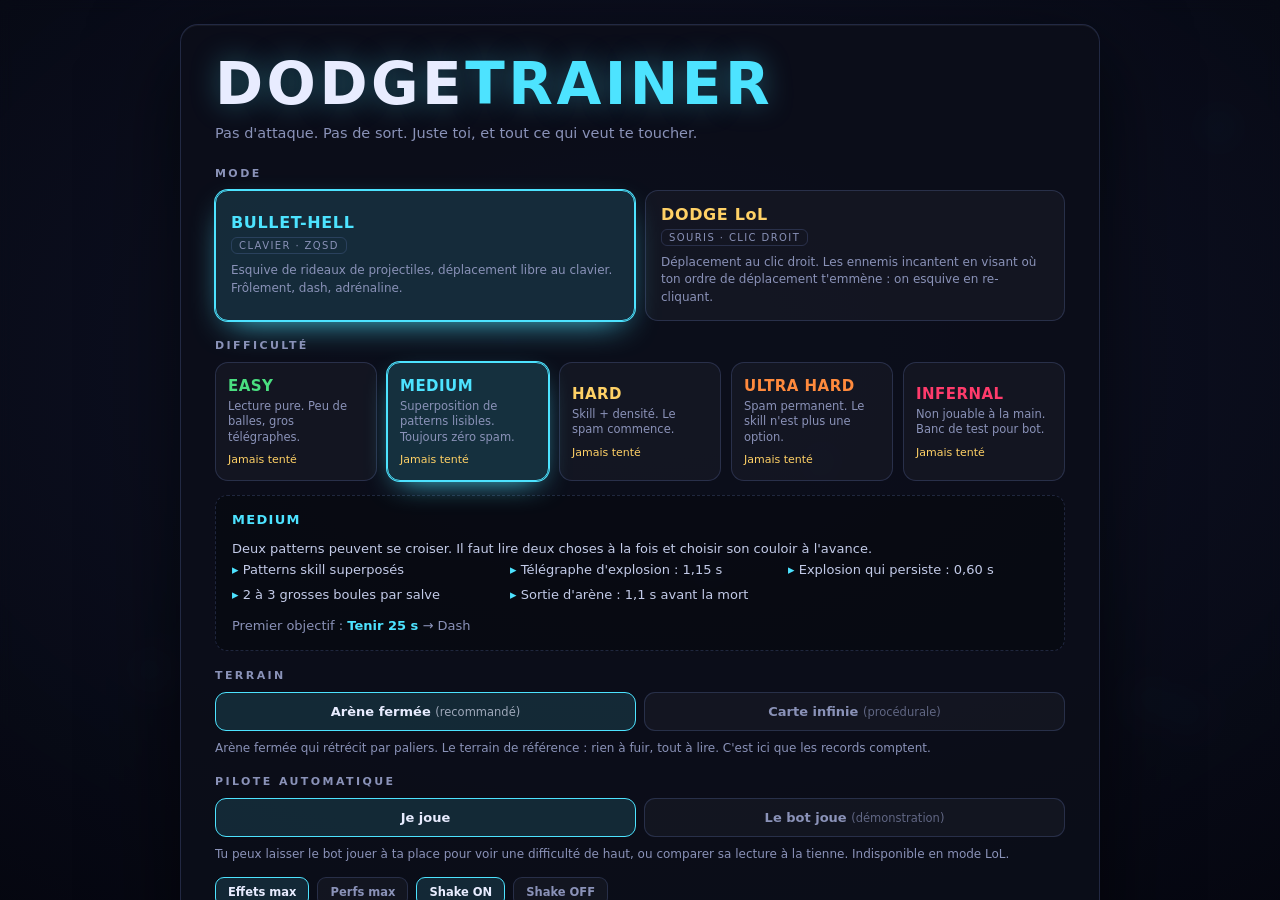
==== commit b61a4d2a: "Pilote automatique (mode classique) et jeu entièrement tactile PILOTE AUTOMATIQUE Une option du menu" ====
--- a/dodge-trainer.html
+++ b/dodge-trainer.html
@@ -2,9 +2,13 @@
 <html lang="fr">
 <head>
 <!-- DODGE TRAINER — fichier autonome, généré le 2026-09-22 par build.js.
-     25 fichiers sources inlinés. Ne pas éditer : modifier les sources puis relancer `node build.js`. -->
+     27 fichiers sources inlinés. Ne pas éditer : modifier les sources puis relancer `node build.js`. -->
 <meta charset="utf-8" />
-<meta name="viewport" content="width=device-width,initial-scale=1,viewport-fit=cover" />
+<meta name="viewport" content="width=device-width,initial-scale=1,maximum-scale=1,user-scalable=no,viewport-fit=cover" />
+<meta name="mobile-web-app-capable" content="yes" />
+<meta name="apple-mobile-web-app-capable" content="yes" />
+<meta name="apple-mobile-web-app-status-bar-style" content="black-translucent" />
+<meta name="theme-color" content="#07080f" />
 <title>DODGE TRAINER</title>
 <style>
 :root{
@@ -190,6 +194,121 @@
   font-size:10.5px;letter-spacing:.3em;text-transform:uppercase;
   font-weight:700;color:var(--dim);margin-bottom:10px;
 }
+
+/* ==========================================================================
+   Commandes tactiles (mobile)
+   ========================================================================== */
+#touch-ui{
+  position:fixed;inset:0;z-index:5;
+  pointer-events:none;                /* seuls les boutons captent les appuis */
+}
+#touch-ui.hidden{display:none}
+
+/* --- Joystick : purement visuel, le canvas gère le doigt ------------------ */
+.tstick{
+  position:absolute;width:116px;height:116px;
+  margin:-58px 0 0 -58px;
+  border-radius:50%;
+  border:2px solid rgba(77,227,255,.28);
+  background:rgba(8,12,26,.30);
+  opacity:0;transition:opacity .12s;
+  pointer-events:none;
+}
+.tstick.on{opacity:1}
+.tstick-knob{
+  position:absolute;left:50%;top:50%;
+  width:46px;height:46px;margin:-23px 0 0 -23px;
+  border-radius:50%;
+  background:rgba(77,227,255,.35);
+  border:2px solid rgba(77,227,255,.7);
+}
+
+/* --- Boutons d'action ----------------------------------------------------- */
+#touch-actions{
+  position:absolute;
+  right:calc(16px + env(safe-area-inset-right,0px));
+  bottom:calc(20px + env(safe-area-inset-bottom,0px));
+  display:flex;flex-direction:column-reverse;gap:10px;
+  pointer-events:none;
+}
+.tbtn{
+  pointer-events:auto;
+  width:62px;height:62px;border-radius:50%;
+  display:flex;flex-direction:column;align-items:center;justify-content:center;
+  gap:1px;
+  background:rgba(12,18,38,.72);
+  border:2px solid rgba(77,227,255,.45);
+  color:var(--ink);font:inherit;
+  -webkit-tap-highlight-color:transparent;
+  touch-action:none;user-select:none;
+  transition:transform .08s,background .12s,opacity .12s;
+}
+.tbtn .tlab{font-size:11px;font-weight:800;letter-spacing:.04em;line-height:1}
+.tbtn .tkey{font-size:8.5px;opacity:.5;letter-spacing:.08em}
+.tbtn.down{transform:scale(.92);background:rgba(77,227,255,.28)}
+/* Un sort pas encore débloqué reste visible mais inerte : on voit ce qui
+   arrivera sans pouvoir s'en servir. */
+.tbtn.locked{opacity:.3;border-color:rgba(255,255,255,.18);pointer-events:none}
+
+.tbtn-pause{
+  position:absolute;
+  top:calc(12px + env(safe-area-inset-top,0px));
+  right:calc(16px + env(safe-area-inset-right,0px));
+  width:46px;height:46px;
+  font-size:13px;font-weight:800;letter-spacing:.14em;
+  border-color:rgba(255,255,255,.22);
+}
+
+/* ==========================================================================
+   Confort mobile
+   ========================================================================== */
+html,body{
+  overscroll-behavior:none;           /* pas de « tirer pour rafraîchir » */
+  -webkit-tap-highlight-color:transparent;
+}
+.overlay{overscroll-behavior:contain}
+button{-webkit-tap-highlight-color:transparent}
+
+/* Le pouce doit atteindre les cibles : on élargit les zones tactiles et on
+   aère les panneaux sur petit écran. */
+@media (max-width:620px){
+  .overlay{padding:14px}
+  .panel{padding:18px 14px;border-radius:14px}
+  .title{font-size:clamp(30px,10vw,44px)}
+  .diff-grid{grid-template-columns:repeat(auto-fit,minmax(132px,1fr));gap:8px}
+  .mode-grid{grid-template-columns:1fr;gap:8px}
+  .diff-card{padding:11px 10px}
+  .diff-details ul{grid-template-columns:1fr}
+  .toggle{min-width:0;padding:13px 10px;font-size:12.5px}
+  .toggle-row{gap:6px}
+  .primary{padding:17px;font-size:15px}
+  .ghost{padding:14px}
+  .stats{grid-template-columns:1fr}
+  .section-label{margin:14px 0 8px}
+}
+
+/* Paysage très bas de plafond (téléphone couché) : on comprime la hauteur. */
+@media (max-height:460px) and (orientation:landscape){
+  .overlay{padding:10px}
+  .panel{padding:14px 16px}
+  .title{font-size:clamp(22px,5vh,32px)}
+  .tagline{margin:6px 0 12px;font-size:12px}
+  .section-label{margin:10px 0 6px}
+  .diff-card .dsub{display:none}
+  .controls{display:none}
+  #touch-actions{flex-direction:row-reverse;bottom:calc(12px + env(safe-area-inset-bottom,0px))}
+  .tbtn{width:54px;height:54px}
+}
+
+/* « DODGETRAINER » est un seul mot insécable : sur un écran étroit il
+   débordait de 14 px. En faisant du second morceau une boîte inline-block,
+   il peut passer à la ligne au lieu de sortir du cadre — et sur grand écran,
+   où la place ne manque pas, le rendu ne bouge pas. */
+.title{overflow-wrap:anywhere}
+.title span{display:inline-block}
+@media (max-width:420px){
+  .title{font-size:clamp(28px,8.6vw,44px);letter-spacing:.03em}
+}
 </style>
 </head>
 <body>
@@ -217,6 +336,15 @@
           <button class="toggle" data-opt="endless" data-val="true">Carte infinie <em>(procédurale)</em></button>
         </div>
         <p class="hint" id="terrain-hint"></p>
+      </div>
+
+      <div id="bot-row">
+        <h2 class="section-label">Pilote automatique</h2>
+        <div class="toggle-row">
+          <button class="toggle" data-opt="bot" data-val="false">Je joue</button>
+          <button class="toggle" data-opt="bot" data-val="true">Le bot joue <em>(démonstration)</em></button>
+        </div>
+        <p class="hint" id="bot-hint"></p>
       </div>
 
       <div class="toggle-row small">
@@ -254,6 +382,13 @@
       <button id="retry-btn" class="primary">RELANCER <em>(R)</em></button>
       <button id="menu-btn" class="ghost">MENU</button>
     </div>
+  </div>
+
+  <!-- ============ COMMANDES TACTILES (mobile) ============ -->
+  <div id="touch-ui" class="hidden">
+    <button id="touch-pause" class="tbtn tbtn-pause" aria-label="Pause">| |</button>
+    <div id="touch-stick" class="tstick"><div class="tstick-knob"></div></div>
+    <div id="touch-actions"></div>
   </div>
 </div>
 
@@ -716,19 +851,29 @@
     retry: ['KeyR']
   };
 
+  // Appuis venant des boutons tactiles : même vocabulaire que les touches,
+  // pour que le reste du jeu n'ait pas à savoir d'où vient la commande.
+  const vDown = Object.create(null);
+  const vPressed = Object.create(null);
+
   function held(action) {
+    if (vDown[action]) return true;
     const codes = MAP[action];
     for (let i = 0; i < codes.length; i++) if (down[codes[i]]) return true;
     return false;
   }
 
   function tapped(action) {
+    if (vPressed[action]) { vPressed[action] = false; return true; }
     const codes = MAP[action];
     for (let i = 0; i < codes.length; i++) {
       if (pressed[codes[i]]) { pressed[codes[i]] = false; return true; }
     }
     return false;
   }
+
+  function vPress(action) { vDown[action] = true; vPressed[action] = true; }
+  function vRelease(action) { vDown[action] = false; }
 
   /** Vecteur de déplacement normalisé (clavier, ou joystick tactile). */
   function axis() {
@@ -744,10 +889,13 @@
   }
 
   const touch = { active: false, dx: 0, dy: 0, id: null, ox: 0, oy: 0 };
+  const STICK_R = 58;            // rayon utile du joystick, en pixels écran
 
   function clearAll() {
     for (const k in down) down[k] = false;
     for (const k in pressed) pressed[k] = false;
+    for (const k in vDown) vDown[k] = false;
+    for (const k in vPressed) vPressed[k] = false;
     touch.active = false; touch.dx = 0; touch.dy = 0; touch.id = null;
   }
 
@@ -763,7 +911,10 @@
     window.addEventListener('blur', clearAll);
 
     // --- Tactile : joystick virtuel relatif au point de contact ----------
+    // Les deux modes écoutent le même canvas ; `enabled` évite qu'un appui
+    // destiné au mode LoL pilote aussi le joystick du mode classique.
     canvas.addEventListener('touchstart', e => {
+      if (!api.enabled) return;
       const t = e.changedTouches[0];
       touch.id = t.identifier; touch.ox = t.clientX; touch.oy = t.clientY;
       touch.active = true; touch.dx = 0; touch.dy = 0;
@@ -771,11 +922,12 @@
     }, { passive: false });
 
     canvas.addEventListener('touchmove', e => {
+      if (!api.enabled) return;
       for (const t of e.changedTouches) {
         if (t.identifier !== touch.id) continue;
         const dx = t.clientX - touch.ox, dy = t.clientY - touch.oy;
         const l = Math.hypot(dx, dy) || 1;
-        const s = Math.min(l, 52) / 52;
+        const s = Math.min(l, STICK_R) / STICK_R;
         touch.dx = dx / l * s; touch.dy = dy / l * s;
       }
       e.preventDefault();
@@ -790,7 +942,258 @@
     canvas.addEventListener('touchcancel', end);
   }
 
-  root.Input = { attach, held, tapped, axis, clearAll };
+  const api = {
+    attach, held, tapped, axis, clearAll,
+    vPress, vRelease,
+    enabled: true,
+    stickRadius: STICK_R,
+    /** État du joystick, pour que l'affichage tactile puisse le dessiner. */
+    touchState: () => touch
+  };
+  root.Input = api;
+})(window);
+</script>
+<script>
+/* ==== js/bot.js ==== */
+/* ==========================================================================
+   bot.js — pilote automatique du mode BULLET-HELL
+   --------------------------------------------------------------------------
+   Il expose exactement la même interface que `Input` (axis / held / tapped),
+   donc le joueur ne sait pas qu'il est piloté : game.js lui passe le bot à la
+   place du clavier, et rien d'autre ne change.
+
+   Méthode : à chaque décision on échantillonne des directions, on simule la
+   position du joueur à plusieurs horizons, et on estime la distance au danger
+   le plus proche À CE MOMENT-LÀ — pas maintenant. Esquiver un projectile
+   demande de savoir où il sera, pas où il est.
+
+   Ce bot ne fonctionne PAS en mode LoL : là-bas on ne se déplace pas par
+   direction mais par ordre de clic, et la visée ennemie réagit à cet ordre.
+   C'est une autre mécanique, qui demanderait un autre pilote.
+   ========================================================================== */
+(function (root) {
+  'use strict';
+  const U = root.U, CFG = root.CFG;
+
+  const DIRS = 24;                  // directions testées
+  const HORIZONS = [0.10, 0.26, 0.46, 0.72];
+  const DECIDE_HZ = 60;             // fréquence de décision (le jeu tourne à 120)
+  const SCAN_RADIUS = 520;          // au-delà, un danger ne concerne pas la frame
+  const SAFE = 26;                  // marge visée au-delà du hitbox, en pixels
+
+  const bot = {
+    enabled: false,
+    ax: 0, ay: 0,
+    wantDash: false,
+    wantAdren: false,
+    wantFocus: false,
+    acc: 0,
+    danger: 0,                      // 0..1, sert au HUD
+    // Marge sous laquelle le bot dashe. Valeur choisie par comparaison sur
+    // 5 runs par réglage : dasher tôt bat largement dasher acculé
+    // (hard : 8,6 s → 15,1 s de survie moyenne). Réglable à chaud.
+    dashAt: SAFE * 0.85,
+    near: [],
+    reset() {
+      this.ax = this.ay = 0;
+      this.wantDash = this.wantAdren = this.wantFocus = false;
+      this.acc = 0; this.danger = 0; this.near.length = 0;
+    }
+  };
+
+  /* --- Interface identique à celle du clavier ---------------------------- */
+  bot.axis = function () { return { x: this.ax, y: this.ay }; };
+  bot.held = function (a) { return a === 'focus' ? this.wantFocus : false; };
+  bot.tapped = function (a) {
+    if (a === 'dash' && this.wantDash) { this.wantDash = false; return true; }
+    if (a === 'adren' && this.wantAdren) { this.wantAdren = false; return true; }
+    return false;
+  };
+
+  /* ======================================================================
+     Distance au danger `hz` depuis (x, y), tel qu'il sera dans `t` secondes.
+     Renvoie une distance à la surface ; négatif = touché.
+     ====================================================================== */
+  function clearance(hz, x, y, t, game) {
+    const E = root.Ent;
+
+    // --- Projectile : extrapolation linéaire -----------------------------
+    if (hz instanceof E.Bullet) {
+      if (hz.delay > t) return 1e6;                 // pas encore apparu
+      const bx = hz.x + hz.vx * t, by = hz.y + hz.vy * t;
+      // Une trajectoire courbe ou traquante s'écarte de la droite : on
+      // élargit le projectile plutôt que de simuler, c'est moins cher et
+      // ça penche du bon côté (prudence).
+      const drift = (Math.abs(hz.curve) + hz.homing) * t * 60;
+      return Math.hypot(x - bx, y - by) - hz.r - drift;
+    }
+
+    // --- Explosion : dangereuse du télégraphe à la fin de la persistance --
+    if (hz instanceof E.Blast) {
+      const d = Math.hypot(x - hz.x, y - hz.y) - hz.r;
+      if (hz.state === 'boom') return d;
+      // En télégraphe : létale un peu avant la détonation, pour avoir le
+      // temps d'en sortir plutôt que d'y être encore au moment du boum.
+      return (t >= hz.tele - 0.18) ? d : Math.max(d, 0.001);
+    }
+
+    // --- Laser : le faisceau tourne, on projette son angle ---------------
+    if (hz instanceof E.Laser) {
+      const a = hz.a + hz.spin * t;
+      if (hz.state === 'tele' && t < hz.tele - 0.12) return 1e6;
+      const ex = hz.x + Math.cos(a) * hz.len, ey = hz.y + Math.sin(a) * hz.len;
+      return U.distToSeg(x, y, hz.x, hz.y, ex, ey) - hz.w * 0.5;
+    }
+
+    // --- Mur : il avance, et sa brèche peut dériver ----------------------
+    if (hz instanceof E.Wall) {
+      if (hz.tele > t) return 1e6;
+      const px = hz.x + Math.cos(hz.a) * hz.speed * t;
+      const py = hz.y + Math.sin(hz.a) * hz.speed * t;
+      const tx = -Math.sin(hz.a), ty = Math.cos(hz.a);
+      const gap = hz.gap + hz.drift * t;
+      const a1x = px + tx * -hz.half, a1y = py + ty * -hz.half;
+      const b1x = px + tx * (gap - hz.gapHalf), b1y = py + ty * (gap - hz.gapHalf);
+      const a2x = px + tx * (gap + hz.gapHalf), a2y = py + ty * (gap + hz.gapHalf);
+      const b2x = px + tx * hz.half, b2y = py + ty * hz.half;
+      return Math.min(U.distToSeg(x, y, a1x, a1y, b1x, b1y),
+                      U.distToSeg(x, y, a2x, a2y, b2x, b2y)) - hz.thick * 0.5;
+    }
+
+    // --- Traqueuse : elle vient vers nous, on la fait avancer vers nous ---
+    if (hz instanceof E.Chaser) {
+      if (hz.tele > t) return 1e6;
+      const a = Math.atan2(y - hz.y, x - hz.x);     // au pire elle vise juste
+      const cx = hz.x + Math.cos(a) * hz.speed * t;
+      const cy = hz.y + Math.sin(a) * hz.speed * t;
+      return Math.hypot(x - cx, y - cy) - hz.r;
+    }
+
+    const d = hz.edge ? hz.edge(x, y) : 1e6;
+    return d < 0 ? 1e6 : d;                          // inconnu et inactif
+  }
+
+  /* ======================================================================
+     Décision
+     ====================================================================== */
+  bot.think = function (game, dt) {
+    this.acc += dt;
+    if (this.acc < 1 / DECIDE_HZ) return;
+    this.acc = 0;
+
+    const p = game.player, A = game.arena;
+    const hb = CFG.PLAYER.hitbox;
+    const speed = game.diff.playerSpeed * p.speedMul;
+
+    // --- On ne raisonne que sur ce qui peut nous atteindre --------------
+    const near = this.near;
+    near.length = 0;
+    const R2 = SCAN_RADIUS * SCAN_RADIUS;
+    for (let i = 0; i < game.hazards.length; i++) {
+      const hz = game.hazards[i];
+      const dx = (hz.x !== undefined ? hz.x : p.x) - p.x;
+      const dy = (hz.y !== undefined ? hz.y : p.y) - p.y;
+      // Lasers et murs sont longs : leur origine peut être loin sans qu'ils
+      // cessent de nous menacer. On ne les filtre pas sur la distance.
+      if (hz instanceof root.Ent.Laser || hz instanceof root.Ent.Wall ||
+          dx * dx + dy * dy < R2) near.push(hz);
+    }
+
+    // --- Contraintes venant du défi en cours ----------------------------
+    const ch = game.objectives && game.objectives.activeChallenge;
+    const noDash = !!(ch && ch.cond === 'nodash');
+    const keepInner = !!(ch && ch.cond === 'inner');
+    const wantGraze = !!(ch && ch.cond === 'graze');
+    const innerR = A.innerRadius ? A.innerRadius() : A.radius * 0.42;
+
+    let bestA = null, bestScore = -Infinity, bestClear = -1e6;
+    let stayScore = -Infinity, stayClear = -1e6;
+
+    for (let i = 0; i <= DIRS; i++) {
+      // i === DIRS teste l'immobilité : parfois c'est la bonne réponse.
+      const moving = i < DIRS;
+      const ang = moving ? (i / DIRS) * U.TAU : 0;
+      const cx = moving ? Math.cos(ang) : 0, cy = moving ? Math.sin(ang) : 0;
+
+      let score = 0, minClear = 1e6;
+
+      for (let h = 0; h < HORIZONS.length; h++) {
+        const t = HORIZONS[h];
+        const px = p.x + cx * speed * t;
+        const py = p.y + cy * speed * t;
+        const weight = 1.5 - h * 0.28;   // l'incertitude croît avec l'horizon
+
+        // Sortir de l'arène tue. Pénalité forte mais CONTINUE : quand tout
+        // est mauvais, il faut encore pouvoir classer les options.
+        const dc = Math.hypot(px - A.cx, py - A.cy);
+        const over = dc - (A.radius - hb - 18);
+        if (over > 0) score -= 4000 + over * 40;
+        // Légère préférence pour le centre : plus d'échappatoires ensuite.
+        score -= dc * 0.35;
+        if (keepInner) score -= Math.max(0, dc - innerR * 0.88) * 8;
+
+        let c = 1e6;
+        for (let k = 0; k < near.length; k++) {
+          const d = clearance(near[k], px, py, t, game);
+          if (d < c) c = d;
+        }
+        c -= hb;
+        if (c < minClear) minClear = c;
+
+        // Le cœur du classement. Sous la marge de sécurité, la pénalité
+        // croît au carré : frôler coûte un peu, se faire toucher coûte tout,
+        // et entre les deux l'ordre reste exploitable.
+        if (c < SAFE) {
+          const deficit = SAFE - c;
+          score -= deficit * deficit * 2.2 * weight;
+        }
+        score += Math.min(Math.max(c, 0), 240) * weight;
+      }
+
+      // Frôler charge l'adrénaline, mais c'est un mauvais échange hors du
+      // défi : mesuré, l'incitation permanente faisait chuter la survie en
+      // easy de 56 s à 30 s de moyenne pour un gain nul ailleurs. Le bot ne
+      // s'approche donc que lorsque l'objectif l'exige.
+      if (wantGraze && minClear > SAFE) {
+        score -= Math.abs(minClear - (SAFE + 16)) * 1.6;
+      }
+
+      if (!moving) { stayScore = score; stayClear = minClear; }
+      if (score > bestScore) { bestScore = score; bestA = ang; bestClear = minClear; }
+    }
+
+    // « Piégé » = même la meilleure option laisse passer sous la marge.
+    const trapped = bestClear < 4;
+
+    // --- Sortie de décision ---------------------------------------------
+    // L'immobilité ne gagne que si elle est au moins aussi sûre : à score
+    // égal, bouger garde l'initiative.
+    if (bestA === null || (stayScore >= bestScore && stayClear >= bestClear)) {
+      this.ax = this.ay = 0;
+    } else {
+      this.ax = Math.cos(bestA); this.ay = Math.sin(bestA);
+    }
+
+    this.danger = U.clamp(1 - bestClear / 160, 0, 1);
+
+    // --- Dash : l'invincibilité doit partir AVANT l'impact ---------------
+    // Attendre d'être acculé, c'est dasher une frame trop tard. On part dès
+    // que la meilleure trajectoire passe sous la marge de sécurité.
+    this.wantDash = !noDash && p.has('dash') && p.dashCharges > 0 &&
+                    bestClear < this.dashAt;
+    if (this.wantDash && bestA !== null) { this.ax = Math.cos(bestA); this.ay = Math.sin(bestA); }
+
+    // --- Adrénaline : ralentir le monde dès que ça se tend ---------------
+    // La jauge se recharge en frôlant : la garder pleine ne rapporte rien,
+    // la dépenser tôt évite la situation sans issue.
+    this.wantAdren = p.has('adrenalin') && p.adrenalin >= 1 &&
+                     p.slowT <= 0 && (trapped || this.danger > 0.45);
+
+    // --- Focus : uniquement pour frôler proprement -----------------------
+    this.wantFocus = wantGraze && p.has('focus') && !trapped && this.danger < 0.5;
+  };
+
+  root.Bot = bot;
 })(window);
 </script>
 <script>
@@ -2580,9 +2983,13 @@
 
   function draw(ctx, g, w, h) {
     const p = g.player, d = g.diff, o = g.objectives;
-    // Sous cette largeur, le HUD se replie : le chrono rétrécit, les colonnes
-    // latérales disparaissent et les objets remontent en haut à gauche.
-    const compact = w < 820;
+    // Le HUD se replie quand l'écran est étroit OU bas de plafond (téléphone
+    // couché) : le chrono rétrécit, les colonnes latérales disparaissent et
+    // les objets remontent sous l'en-tête.
+    const compact = w < 820 || h < 520;
+    // Les boutons tactiles occupent le coin bas-droit : la colonne de
+    // statistiques doit leur céder la place, quelle que soit la taille.
+    const touchUI = !!(root.Touch && root.Touch.isActive());
     ctx.save();
 
     /* ---- Chrono + difficulté (haut gauche) ---------------------------- */
@@ -2597,6 +3004,16 @@
     const ik = U.inv(1, d.intensityCap, g.director.I);
     bar(ctx, 22, 94, 168, 5, ik, d.color);
     label(ctx, 196, 99, 'INTENSITÉ ×' + g.director.I.toFixed(2), 10.5, 'rgba(200,210,240,.72)');
+
+    /* ---- Pilote automatique -------------------------------------------- */
+    if (g.botActive) {
+      const B = root.Bot;
+      label(ctx, 22, 118, compact ? 'PILOTE AUTO · hors record' : 'PILOTE AUTOMATIQUE · record désactivé',
+        10.5, '#4ade80');
+      // Jauge de menace : ce que le bot estime du danger immédiat.
+      bar(ctx, 22, 124, 120, 4, B ? B.danger : 0,
+        (B && B.danger > 0.72) ? '#ff3b30' : '#4ade80', 'rgba(74,222,128,.15)');
+    }
 
     /* ---- Record (haut droite) ------------------------------------------ */
     if (g.best > 0) {
@@ -2645,7 +3062,7 @@
     }
 
     /* ---- Pattern en cours (info d'apprentissage) ----------------------- */
-    if (!compact && g.lastPatternT > 0 && g.lastPattern) {
+    if (!compact && !touchUI && g.lastPatternT > 0 && g.lastPattern) {
       ctx.globalAlpha = U.clamp(g.lastPatternT / 0.6, 0, 1) * 0.75;
       label(ctx, w - 22, h - 20, g.lastPattern.toUpperCase(), 12, 'rgba(200,210,240,.9)', 'right');
       ctx.globalAlpha = 1;
@@ -2703,7 +3120,7 @@
     }
 
     /* ---- Statistiques discrètes (bas droite) --------------------------- */
-    if (!compact) {
+    if (!compact && !touchUI) {
       label(ctx, w - 22, h - 40, 'FRÔLEMENTS ' + g.stats.graze, 11, 'rgba(200,210,240,.5)', 'right');
     }
 
@@ -2836,6 +3253,17 @@
     this.h = this.canvas.clientHeight || root.innerHeight;
     this.canvas.width = Math.floor(this.w * this.dpr);
     this.canvas.height = Math.floor(this.h * this.dpr);
+    this.computeZoom();
+  };
+
+  /** L'arène doit tenir à l'écran. Sur un grand écran elle y tient déjà et le
+      zoom reste à 1 — le jeu garde exactement son échelle d'origine. Sur un
+      téléphone elle est plus large que l'écran : on dézoome juste ce qu'il
+      faut, parce qu'esquiver ce qu'on ne voit pas n'a aucun sens. */
+  Game.prototype.computeZoom = function () {
+    const r = (this.arena && this.arena.baseRadius) || (this.diff && this.diff.arenaRadius) || 400;
+    const needed = r * 2 + 40;
+    this.zoom = Math.min(1, Math.min(this.w, this.h) / needed);
   };
 
   /* --- Persistance -------------------------------------------------------- */
@@ -2857,8 +3285,13 @@
     this.endless = !!(opts && opts.endless);
     this.fx.quality = (opts && opts.quality) || 'high';
     this.fx.shakeEnabled = !(opts && opts.shake === false);
+    // Pilote automatique : réservé à ce mode. Une partie jouée par le bot
+    // n'enregistre aucun record, sinon elle écraserait ceux du joueur.
+    this.botActive = !!(opts && opts.bot) && !!root.Bot;
+    if (this.botActive) root.Bot.reset();
 
     this.arena.init(this.diff, this.endless, (Math.random() * 1e9) | 0);
+    this.computeZoom();            // le rayon d'arène dépend de la difficulté
     this.player.reset();
     this.fx.reset();
     this.hazards.length = 0;
@@ -2894,7 +3327,9 @@
     this.fx.ring(this.player.x, this.player.y, 40, 14, '#fff', 560);
     this.audio.death();
 
-    const record = this.elapsed > this.best;
+    // Un run du bot ne peut pas battre le record : ce serait le score de la
+    // machine, pas le tien.
+    const record = !this.botActive && this.elapsed > this.best;
     if (record) { this.best = this.elapsed; this.saveBest(this.elapsed); }
     this.newRecord = record;
 
@@ -2924,7 +3359,14 @@
       }
     }
 
-    p.update(dt, root.Input);
+    // Le bot expose la même interface que le clavier : le joueur ne fait
+    // aucune différence, et toute la logique de déplacement reste commune.
+    if (this.botActive) {
+      root.Bot.think(this, dt);
+      p.update(dt, root.Bot);
+    } else {
+      p.update(dt, root.Input);
+    }
 
     const collapse = this.arena.update(dt, p, this.elapsed);
     if (collapse) { this.die('Effondrement de la zone — rester dehors tue.'); return; }
@@ -2973,14 +3415,17 @@
 
     if (this.state === 'menu') { this.drawIdleBackdrop(ctx, w, h); return; }
 
-    const camX = this.arena.camX + this.fx.shakeX;
-    const camY = this.arena.camY + this.fx.shakeY;
-    const ox = w / 2 - camX, oy = h / 2 - camY;
+    const z = this.zoom;
+    const camX = this.arena.camX + this.fx.shakeX / z;
+    const camY = this.arena.camY + this.fx.shakeY / z;
 
     ctx.save();
-    ctx.translate(ox, oy);
-
-    const view = { x0: camX - w / 2 - 80, y0: camY - h / 2 - 80, x1: camX + w / 2 + 80, y1: camY + h / 2 + 80 };
+    ctx.translate(w / 2, h / 2);
+    ctx.scale(z, z);
+    ctx.translate(-camX, -camY);
+
+    const hw = (w / 2) / z + 80, hh = (h / 2) / z + 80;
+    const view = { x0: camX - hw, y0: camY - hh, x1: camX + hw, y1: camY + hh };
 
     this.arena.drawFloor(ctx, view);
     this.arena.drawBounds(ctx, view, this.elapsed);
@@ -3269,7 +3714,12 @@
   let holdMove = false;          // clic droit maintenu = ordre régénéré en continu
   let attached = false;
 
+  // Appuis venant des boutons tactiles, mêmes noms d'action que les touches.
+  const vDown = Object.create(null);
+  const vPressed = Object.create(null);
+
   function held(a) {
+    if (vDown[a]) return true;
     const c = MAP[a];
     if (!c) return false;
     for (let i = 0; i < c.length; i++) if (down[c[i]]) return true;
@@ -3277,6 +3727,7 @@
   }
 
   function tapped(a) {
+    if (vPressed[a]) { vPressed[a] = false; return true; }
     const c = MAP[a];
     if (!c) return false;
     for (let i = 0; i < c.length; i++) {
@@ -3284,6 +3735,9 @@
     }
     return false;
   }
+
+  function vPress(a) { vDown[a] = true; vPressed[a] = true; }
+  function vRelease(a) { vDown[a] = false; }
 
   /** Ordre de déplacement en attente, ou null. */
   function takeMoveOrder() {
@@ -3295,6 +3749,8 @@
   function clearAll() {
     for (const k in down) down[k] = false;
     for (const k in pressed) pressed[k] = false;
+    for (const k in vDown) vDown[k] = false;
+    for (const k in vPressed) vPressed[k] = false;
     moveOrder = null;
     holdMove = false;
   }
@@ -3335,7 +3791,10 @@
     root.addEventListener('mouseup', e => { if (e.button === 2) holdMove = false; });
 
     // Tactile : un appui vaut un clic droit.
+    // Les deux modes écoutent le même canvas ; `enabled` évite qu'un appui
+    // destiné au mode clavier crée ici un ordre de déplacement fantôme.
     canvas.addEventListener('touchstart', e => {
+      if (!api.enabled) return;
       const t = e.changedTouches[0], r = canvas.getBoundingClientRect();
       mouse.sx = t.clientX - r.left; mouse.sy = t.clientY - r.top; mouse.inside = true;
       moveOrder = { sx: mouse.sx, sy: mouse.sy };
@@ -3343,6 +3802,7 @@
       e.preventDefault();
     }, { passive: false });
     canvas.addEventListener('touchmove', e => {
+      if (!api.enabled) return;
       const t = e.changedTouches[0], r = canvas.getBoundingClientRect();
       mouse.sx = t.clientX - r.left; mouse.sy = t.clientY - r.top;
       e.preventDefault();
@@ -3352,7 +3812,11 @@
     canvas.addEventListener('touchcancel', end);
   }
 
-  root.LolInput = { attach, held, tapped, takeMoveOrder, clearAll, mouse };
+  const api = {
+    attach, held, tapped, takeMoveOrder, clearAll, mouse,
+    vPress, vRelease, enabled: true
+  };
+  root.LolInput = api;
 })(window);
 </script>
 <script>
@@ -5059,9 +5523,12 @@
 
   function draw(ctx, g, w, h) {
     const p = g.player, d = g.diff, o = g.objectives;
-    // Sous cette largeur le HUD se replie : sinon le chrono percute le titre
-    // d'objectif centré et les deux colonnes basses se chevauchent.
-    const compact = w < 820;
+    // Le HUD se replie quand l'écran est étroit OU bas de plafond : sinon le
+    // chrono percute le titre d'objectif centré et les colonnes basses se
+    // chevauchent.
+    const compact = w < 820 || h < 520;
+    // Les boutons tactiles occupent le coin bas-droit.
+    const touchUI = !!(root.Touch && root.Touch.isActive());
     ctx.save();
 
     /* ---- Chrono, difficulté, intensité --------------------------------- */
@@ -5158,7 +5625,7 @@
     if (p.shieldUp && !compact) label(ctx, 22, h - 54, '◇ BOUCLIER DE SORTS PRÊT', 11, '#b4dcff');
 
     /* ---- Statistiques ----------------------------------------------------- */
-    if (!compact) {
+    if (!compact && !touchUI) {
       label(ctx, w - 22, h - 62, 'ESQUIVES DE JUSTESSE ' + g.stats.jukes, 11, 'rgba(200,210,240,.5)', 'right');
       label(ctx, w - 22, h - 46, 'CC SUBIS ' + g.stats.ccTaken + '  ·  BLOQUÉS PAR SBIRE ' + g.stats.blocked,
         11, 'rgba(200,210,240,.5)', 'right');
@@ -5514,6 +5981,155 @@
 })(window);
 </script>
 <script>
+/* ==== js/touch.js ==== */
+/* ==========================================================================
+   touch.js — commandes tactiles
+   --------------------------------------------------------------------------
+   Sur un écran tactile il manque deux choses : de quoi déclencher les sorts,
+   et un repère visuel pour le joystick. Les boutons sont des éléments DOM
+   posés par-dessus le canvas — ils captent donc leurs propres appuis, ce qui
+   laisse le canvas libre pour le déplacement et rend le multi-touch naturel
+   (on garde le pouce sur le stick pendant qu'on appuie de l'autre main).
+
+   Les boutons ne font que traduire un appui en nom d'action : le jeu ne sait
+   pas si la commande vient du clavier ou d'un doigt.
+   ========================================================================== */
+(function (root) {
+  'use strict';
+
+  // Chaque bouton : [action, libellé, touche équivalente, buff requis, maintenu]
+  const SETS = {
+    classic: [
+      ['dash',  'DASH',  'ESP',  'dash',      false],
+      ['focus', 'FOCUS', 'MAJ',  'focus',     true],
+      ['adren', 'ADRÉ',  'E',    'adrenalin', false]
+    ],
+    lol: [
+      ['flash',   'FLASH', 'F',   'flash',   false],
+      ['dash',    'RUÉE',  'ESP', 'dash',    false],
+      ['cleanse', 'PURGE', 'A',   'cleanse', false],
+      ['zhonya',  'STASE', 'E',   'zhonya',  false]
+    ]
+  };
+
+  const T = {
+    available: false,
+    mode: null,
+    el: null, stick: null, knob: null, actions: null,
+    buttons: [],
+    _sig: ''
+  };
+
+  /** Un pointeur grossier ou un écran tactile suffit à justifier les boutons. */
+  function detect() {
+    return ('ontouchstart' in window) ||
+           (navigator.maxTouchPoints > 0) ||
+           (window.matchMedia && window.matchMedia('(pointer: coarse)').matches);
+  }
+
+  function makeButton(spec, input) {
+    const [action, label, key, , holdable] = spec;
+    const b = document.createElement('button');
+    b.className = 'tbtn';
+    b.dataset.action = action;
+    b.innerHTML = '<span class="tlab">' + label + '</span><span class="tkey">' + key + '</span>';
+
+    const press = e => {
+      e.preventDefault(); e.stopPropagation();
+      if (b.classList.contains('locked')) return;
+      input().vPress(action);
+      b.classList.add('down');
+    };
+    const release = e => {
+      if (e) { e.preventDefault(); e.stopPropagation(); }
+      if (holdable) input().vRelease(action);
+      b.classList.remove('down');
+    };
+    // Un appui maintenu (focus) doit rester actif ; un appui simple se relâche
+    // tout de suite pour ne pas bloquer la touche virtuelle.
+    b.addEventListener('touchstart', e => { press(e); if (!holdable) input().vRelease(action); }, { passive: false });
+    b.addEventListener('touchend', release, { passive: false });
+    b.addEventListener('touchcancel', release, { passive: false });
+    b.addEventListener('mousedown', press);
+    b.addEventListener('mouseup', release);
+    b.addEventListener('mouseleave', release);
+    b.addEventListener('contextmenu', e => e.preventDefault());
+    return b;
+  }
+
+  T.init = function (onPause) {
+    T.available = detect();
+    T.el = document.getElementById('touch-ui');
+    T.stick = document.getElementById('touch-stick');
+    T.knob = T.stick ? T.stick.querySelector('.tstick-knob') : null;
+    T.actions = document.getElementById('touch-actions');
+    const pause = document.getElementById('touch-pause');
+    if (pause) {
+      pause.addEventListener('touchstart', e => { e.preventDefault(); e.stopPropagation(); onPause(); }, { passive: false });
+      pause.addEventListener('click', e => { e.preventDefault(); onPause(); });
+    }
+    if (!T.available && T.el) T.el.classList.add('hidden');
+  };
+
+  /** Construit le jeu de boutons du mode donné (une seule fois par mode). */
+  T.setMode = function (mode) {
+    if (!T.available || !T.actions || T.mode === mode) return;
+    T.mode = mode;
+    T.actions.innerHTML = '';
+    T.buttons.length = 0;
+    const input = () => (mode === 'lol' ? root.LolInput : root.Input);
+    for (const spec of SETS[mode] || []) {
+      const b = makeButton(spec, input);
+      T.actions.appendChild(b);
+      T.buttons.push({ el: b, buff: spec[3] });
+    }
+    // Le stick n'a de sens qu'au clavier : en mode LoL on se déplace au clic.
+    if (T.stick) T.stick.style.display = mode === 'lol' ? 'none' : '';
+  };
+
+  T.show = function () { if (T.available && T.el) T.el.classList.remove('hidden'); };
+  T.hide = function () { if (T.el) T.el.classList.add('hidden'); };
+
+  /** Vrai quand les boutons occupent l'écran : le HUD doit leur laisser
+      le coin bas-droit, sinon ses statistiques passent dessous. */
+  T.isActive = function () {
+    return !!(T.available && T.el && !T.el.classList.contains('hidden'));
+  };
+
+  /** Grise les sorts pas encore débloqués et suit le joystick. */
+  T.sync = function (game) {
+    if (!T.available || !T.el || T.el.classList.contains('hidden')) return;
+
+    const p = game.player;
+    let sig = '';
+    for (const b of T.buttons) {
+      const has = !!(p && p.buffs && p.buffs[b.buff]);
+      sig += has ? '1' : '0';
+    }
+    if (sig !== T._sig) {                       // on ne touche au DOM que si ça change
+      T._sig = sig;
+      T.buttons.forEach((b, i) => b.el.classList.toggle('locked', sig[i] === '0'));
+    }
+
+    if (T.stick && T.mode !== 'lol') {
+      const st = root.Input.touchState();
+      if (st.active) {
+        const r = root.Input.stickRadius;
+        T.stick.style.display = '';
+        T.stick.style.left = st.ox + 'px';
+        T.stick.style.top = st.oy + 'px';
+        T.knob.style.transform = 'translate(' + (st.dx * r) + 'px,' + (st.dy * r) + 'px)';
+        T.stick.classList.add('on');
+      } else {
+        T.stick.classList.remove('on');
+      }
+    }
+  };
+
+  root.Touch = T;
+})(window);
+</script>
+<script>
 /* ==== js/main.js ==== */
 /* ==========================================================================
    main.js — menus, sélection du mode et de la difficulté, boucle principale
@@ -5544,6 +6160,8 @@
     pause: document.getElementById('pause'),
     dead: document.getElementById('dead'),
     modeList: document.getElementById('mode-list'),
+    botRow: document.getElementById('bot-row'),
+    botHint: document.getElementById('bot-hint'),
     list: document.getElementById('difficulty-list'),
     details: document.getElementById('diff-details'),
     terrainRow: document.getElementById('terrain-row'),
@@ -5596,7 +6214,8 @@
   /* --- Préférences persistées ----------------------------------------------- */
   const PREF_KEY = 'dodgetrainer.prefs';
   const prefs = Object.assign(
-    { mode: 'classic', diff: 'medium', lolDiff: 'medium', endless: false, quality: 'high', shake: true },
+    { mode: 'classic', diff: 'medium', lolDiff: 'medium', endless: false,
+      quality: 'high', shake: true, bot: false },
     (() => { try { return JSON.parse(localStorage.getItem(PREF_KEY)) || {}; } catch (e) { return {}; } })()
   );
   function savePrefs() {
@@ -5668,6 +6287,13 @@
     // Le terrain procédural n'existe que dans le mode classique.
     el.terrainRow.style.display = isLol() ? 'none' : '';
 
+    // Le pilote automatique aussi : en mode LoL on ne se déplace pas par
+    // direction mais par ordre de clic, et la visée ennemie réagit à cet
+    // ordre. Piloter ça demanderait un tout autre bot, donc l'option
+    // disparaît au lieu d'exister sans rien faire.
+    el.botRow.style.display = isLol() ? 'none' : '';
+    if (isLol() && prefs.bot) { prefs.bot = false; savePrefs(); }
+
     document.querySelectorAll('.toggle').forEach(btn => {
       const opt = btn.dataset.opt;
       const val = btn.dataset.val === 'true' ? true : (btn.dataset.val === 'false' ? false : btn.dataset.val);
@@ -5682,6 +6308,10 @@
     el.terrainHint.textContent = prefs.endless
       ? 'Secteurs générés à l\'infini : piliers qui bloquent les tirs, flaques qui ralentissent, plaques qui rechargent le dash. Le champ d\'effondrement te poursuit à 52 % de ta vitesse — fuir marche, mais chaque seconde passée à courir est une seconde sans frôlement, donc sans adrénaline.'
       : 'Arène fermée qui rétrécit par paliers. Le terrain de référence : rien à fuir, tout à lire. C\'est ici que les records comptent.';
+
+    el.botHint.textContent = prefs.bot
+      ? 'Le bot anticipe la position de chaque danger à quatre horizons et choisit la direction la plus sûre. Il dashe quand aucune n\'est sûre, déclenche l\'adrénaline quand ça se resserre, et respecte le défi en cours. Sa partie n\'enregistre aucun record.'
+      : 'Tu peux laisser le bot jouer à ta place pour voir une difficulté de haut, ou comparer sa lecture à la tienne. Indisponible en mode LoL.';
   }
 
   function renderControls() {
@@ -5697,6 +6327,7 @@
     game.state = 'menu';
     lolGame.state = 'menu';
     hide(el.pause); hide(el.dead); show(el.menu);
+    root.Touch.hide();
     buildMenu();
   }
 
@@ -5704,7 +6335,16 @@
     hide(el.menu); hide(el.dead); hide(el.pause);
     // L'autre moteur est mis au repos : un seul tourne à la fois.
     (isLol() ? game : lolGame).state = 'menu';
-    G().start(curDiff(), { endless: prefs.endless, quality: prefs.quality, shake: prefs.shake });
+    // Un seul système d'entrée écoute le canvas à la fois, sinon un appui
+    // tactile piloterait les deux modes.
+    root.Input.enabled = !isLol();
+    root.LolInput.enabled = isLol();
+    root.Touch.setMode(isLol() ? 'lol' : 'classic');
+    root.Touch.show();
+    G().start(curDiff(), {
+      endless: prefs.endless, quality: prefs.quality, shake: prefs.shake,
+      bot: !isLol() && prefs.bot
+    });
   }
 
   /* --- Écran de mort ----------------------------------------------------------- */
@@ -5724,9 +6364,11 @@
       stat('Intensité atteinte', '×' + game.director.I.toFixed(2)) +
       stat('Dashs utilisés', String(game.stats.dashes));
 
-    let v = game.newRecord
-      ? '<b>Nouveau record.</b> '
-      : 'Il manquait <b>' + (game.best - game.elapsed).toFixed(2) + 's</b> pour battre ton record. ';
+    let v = game.botActive
+      ? '<b>Partie jouée par le bot</b> — aucun record enregistré, ce serait le score de la machine. '
+      : (game.newRecord
+          ? '<b>Nouveau record.</b> '
+          : 'Il manquait <b>' + (game.best - game.elapsed).toFixed(2) + 's</b> pour battre ton record. ');
     v += nx
       ? 'Prochain objectif raté de <b>' + Math.max(0, nx.t - game.elapsed).toFixed(1) + 's</b> : ' +
         nx.label + ' (' + CFG.BUFFS[nx.reward].name + ').'
@@ -5734,10 +6376,11 @@
     if (game.objectives.failed > 0) {
       v += ' <b>' + game.objectives.failed + '</b> défi(s) raté(s) : autant de vagues de punition subies.';
     }
-    if (game.stats.graze < game.elapsed * 0.5 && !d.impossible) {
+    if (!game.botActive && game.stats.graze < game.elapsed * 0.5 && !d.impossible) {
       v += ' Tu joues loin des balles — le frôlement est la seule source d\'adrénaline.';
     }
     el.verdict.innerHTML = v;
+    root.Touch.hide();
     show(el.dead);
   };
 
@@ -5771,28 +6414,32 @@
       v += ' Tu manges beaucoup de CC : un enracinement ne tue pas, c\'est le sort suivant qui tue. Garde la Purge pour ça.';
     }
     el.verdict.innerHTML = v;
+    root.Touch.hide();
     show(el.dead);
   };
 
   /* --- Contrôles globaux -------------------------------------------------------- */
   el.start.addEventListener('click', startRun);
   el.retry.addEventListener('click', startRun);
-  el.resume.addEventListener('click', () => {
-    G().state = 'playing'; hide(el.pause);
-    root.Input.clearAll(); root.LolInput.clearAll();
-  });
+  /** Bascule pause : partagée par la touche Échap et le bouton tactile. */
+  function togglePause() {
+    const g = G();
+    if (g.state === 'playing') {
+      g.state = 'paused'; show(el.pause); root.Touch.hide();
+      root.Input.clearAll(); root.LolInput.clearAll();
+    } else if (g.state === 'paused') {
+      g.state = 'playing'; hide(el.pause); root.Touch.show();
+      root.Input.clearAll(); root.LolInput.clearAll();
+    }
+  }
+
+  el.resume.addEventListener('click', togglePause);
   el.quit.addEventListener('click', toMenu);
   el.toMenu.addEventListener('click', toMenu);
 
   root.addEventListener('keydown', e => {
     const g = G();
-    if (e.code === 'Escape' || e.code === 'KeyP') {
-      if (g.state === 'playing') { g.state = 'paused'; show(el.pause); }
-      else if (g.state === 'paused') {
-        g.state = 'playing'; hide(el.pause);
-        root.Input.clearAll(); root.LolInput.clearAll();
-      }
-    }
+    if (e.code === 'Escape' || e.code === 'KeyP') togglePause();
     if (e.code === 'KeyR' && (g.state === 'dead' || g.state === 'paused')) startRun();
     if (e.code === 'Enter' && g.state === 'menu') startRun();
   });
@@ -5821,7 +6468,12 @@
       g.fx.update(dt);
     }
     g.render();
-  }
+    if (g.state === 'playing') root.Touch.sync(g);
+  }
+
+  // Commandes tactiles : le bouton pause du HUD mobile partage la bascule
+  // du clavier, pour qu'il n'y ait qu'un seul chemin de code.
+  root.Touch.init(togglePause);
 
   buildMenu();
   requestAnimationFrame(frame);
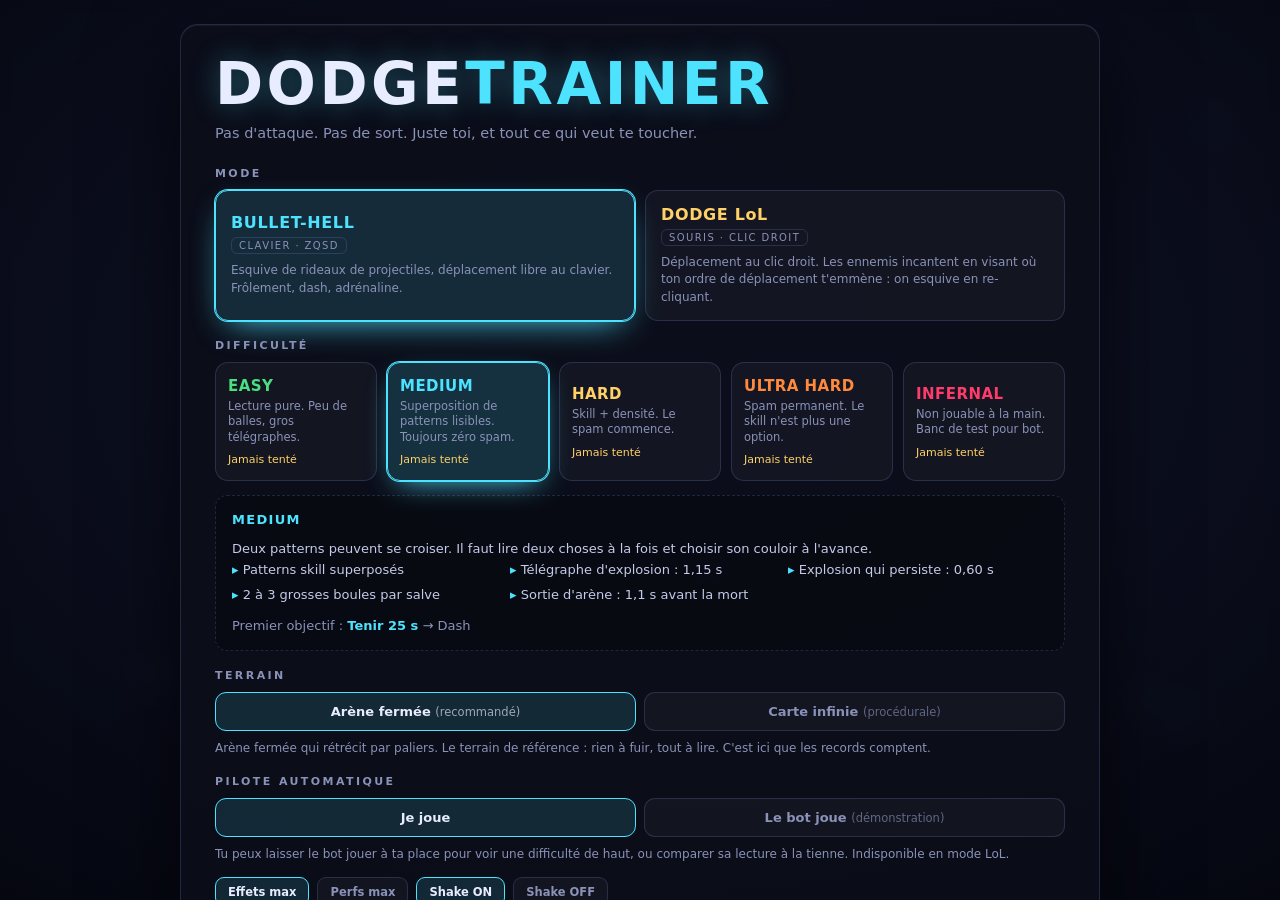
==== commit d650e9c9: "Infernal : 4 réglages, et un bot planificateur RÉGLAGES D'INFERNAL (mode classique) 1. Plancher d'av" ====
--- a/dodge-trainer.html
+++ b/dodge-trainer.html
@@ -1,7 +1,7 @@
 <!DOCTYPE html>
 <html lang="fr">
 <head>
-<!-- DODGE TRAINER — fichier autonome, généré le 2026-09-22 par build.js.
+<!-- DODGE TRAINER — fichier autonome, généré le 2026-09-23 par build.js.
      27 fichiers sources inlinés. Ne pas éditer : modifier les sources puis relancer `node build.js`. -->
 <meta charset="utf-8" />
 <meta name="viewport" content="width=device-width,initial-scale=1,maximum-scale=1,user-scalable=no,viewport-fit=cover" />
@@ -561,6 +561,7 @@
     /* ------------------------------------------------------------------ */
     {
       id: 'easy',
+      minWarning: 0,        // pas de plancher : leurs préavis sont déjà bien au-dessus
       name: 'EASY',
       color: '#4ade80',
       sub: 'Lecture pure. Peu de balles, gros télégraphes.',
@@ -610,6 +611,7 @@
     /* ------------------------------------------------------------------ */
     {
       id: 'medium',
+      minWarning: 0,        // pas de plancher : leurs préavis sont déjà bien au-dessus
       name: 'MEDIUM',
       color: '#4de3ff',
       sub: 'Superposition de patterns lisibles. Toujours zéro spam.',
@@ -655,6 +657,7 @@
     /* ------------------------------------------------------------------ */
     {
       id: 'hard',
+      minWarning: 0,        // pas de plancher : inchangé
       name: 'HARD',
       color: '#ffd166',
       sub: 'Skill + densité. Le spam commence.',
@@ -701,6 +704,7 @@
     /* ------------------------------------------------------------------ */
     {
       id: 'ultra',
+      minWarning: 0,        // pas de plancher : inchangé
       name: 'ULTRA HARD',
       color: '#ff8a3d',
       sub: 'Spam permanent. Le skill n\'est plus une option.',
@@ -747,16 +751,19 @@
     /* ------------------------------------------------------------------ */
     {
       id: 'infernal',
+      minWarning: 0.20,     // aucun danger n'apparaît avec moins de 200 ms
+                            // de préavis : toujours sous le temps de réaction
+                            // humain (~250 ms), mais exploitable par un bot
       name: 'INFERNAL',
       color: '#ff3b6b',
       sub: 'Non jouable à la main. Banc de test pour bot.',
-      blurb: 'Visée prédictive sans erreur, fenêtres de réaction sous 120 ms, dash sans invincibilité. Conçu pour qu\'un humain non assisté ne passe pas. Le record est là pour mesurer, pas pour gagner.',
+      blurb: 'Visée prédictive sans erreur et préavis plafonnés à 200 ms — sous le temps de réaction humain, mais assez pour une machine. Conçu pour qu\'un humain non assisté ne passe pas, et pour qu\'un bot puisse progresser.',
       bullets: [
-        'Réaction exigée < 120 ms',
+        'Préavis plancher : 200 ms',
         'Télégraphe d\'explosion : 0,28 s',
         'Explosion qui persiste : 2,20 s',
         '8 à 14 grosses boules par salve',
-        'Dash SANS invincibilité',
+        'Dash : 0,08 s d\'invincibilité seulement',
         'Sortie d\'arène : 0,25 s avant la mort'
       ],
       intensityRate: 0.30,
@@ -769,7 +776,7 @@
       tagWeights: { skill: 1.0, spam: 1.6, brutal: 1.9 },
       maxTier: 5,
       playerSpeed: 250,
-      dashIFrames: 0.0,          // aucune invincibilité
+      dashIFrames: 0.08,         // juste de quoi traverser un tir
       dashCooldown: 1.40,
       arenaRadius: 320,
       shrinkTo: 0.46,
@@ -778,10 +785,10 @@
       impossible: true,
       aoe: {
         count: [8, 14], telegraph: 0.28, linger: 2.20, radius: 132,
-        lingerGrowth: 0.32, secondary: 3
+        lingerGrowth: 0.32, secondary: 1
       },
       objectives: obj([
-        { t: 10,  type: 'survive', reward: 'dash',   label: 'Tenir 10 s' },
+        { t: 5,   type: 'survive', reward: 'dash',   label: 'Tenir 5 s' },
         { t: 20,  type: 'survive', reward: 'focus',  label: 'Tenir 20 s' },
         { t: 30,  type: 'survive', reward: 'dash2',  label: 'Tenir 30 s' },
         { t: 45,  type: 'challenge', cond: 'graze', target: 30, duration: 12, reward: 'adrenalin', label: 'Frôler 30 fois en 12 s' },
@@ -962,46 +969,71 @@
    donc le joueur ne sait pas qu'il est piloté : game.js lui passe le bot à la
    place du clavier, et rien d'autre ne change.
 
-   Méthode : à chaque décision on échantillonne des directions, on simule la
-   position du joueur à plusieurs horizons, et on estime la distance au danger
-   le plus proche À CE MOMENT-LÀ — pas maintenant. Esquiver un projectile
-   demande de savoir où il sera, pas où il est.
+   MÉTHODE — recherche en faisceau sur des séquences d'actions.
+   Une version antérieure choisissait gloutonnement la meilleure direction
+   pour l'instant suivant. Mesuré contre un oracle (propagation de toutes les
+   positions atteignables), ce glouton mourait à 1,8 s en infernal là où une
+   trajectoire survivante existait jusqu'à 8,5 s : le problème n'était pas la
+   réaction mais l'absence de plan. On déroule donc des suites de décisions,
+   on garde les meilleures, et on ne joue que le premier pas.
+
+   Le modèle de déplacement reproduit celui du joueur, accélération comprise :
+   planifier avec une vitesse instantanée ferait viser des positions que le
+   champion n'atteint pas.
 
    Ce bot ne fonctionne PAS en mode LoL : là-bas on ne se déplace pas par
    direction mais par ordre de clic, et la visée ennemie réagit à cet ordre.
-   C'est une autre mécanique, qui demanderait un autre pilote.
    ========================================================================== */
 (function (root) {
   'use strict';
   const U = root.U, CFG = root.CFG;
 
-  const DIRS = 24;                  // directions testées
-  const HORIZONS = [0.10, 0.26, 0.46, 0.72];
-  const DECIDE_HZ = 60;             // fréquence de décision (le jeu tourne à 120)
-  const SCAN_RADIUS = 520;          // au-delà, un danger ne concerne pas la frame
+  /* --- Réglages de recherche -------------------------------------------- */
+  const SEG = 0.11;                 // durée d'une décision dans le plan
+  const DEPTH = 8;                  // profondeur → horizon 0.88 s
+  const BEAM = 14;                  // largeur du faisceau
+  const SUBSTEPS = 2;               // intégrations par segment (anti-tunnel)
+  const DECIDE_HZ = 60;             // replanification par seconde
+  const SCAN_RADIUS = 620;
   const SAFE = 26;                  // marge visée au-delà du hitbox, en pixels
+
+  // Directions candidates : 12 autour + l'immobilité.
+  const BRANCH = [];
+  for (let i = 0; i < 12; i++) BRANCH.push([Math.cos(i / 12 * U.TAU), Math.sin(i / 12 * U.TAU)]);
+  BRANCH.push([0, 0]);
+
+  /* --- Types de danger, figés une fois par décision ----------------------
+     `instanceof` dans la boucle chaude coûte cher : on étiquette une fois. */
+  const K_BULLET = 0, K_BLAST = 1, K_LASER = 2, K_WALL = 3, K_CHASER = 4, K_OTHER = 5;
+
+  function tagOf(hz) {
+    const E = root.Ent;
+    if (hz instanceof E.Bullet) return K_BULLET;
+    if (hz instanceof E.Blast) return K_BLAST;
+    if (hz instanceof E.Laser) return K_LASER;
+    if (hz instanceof E.Wall) return K_WALL;
+    if (hz instanceof E.Chaser) return K_CHASER;
+    return K_OTHER;
+  }
 
   const bot = {
     enabled: false,
     ax: 0, ay: 0,
-    wantDash: false,
-    wantAdren: false,
-    wantFocus: false,
+    wantDash: false, wantAdren: false, wantFocus: false,
     acc: 0,
-    danger: 0,                      // 0..1, sert au HUD
-    // Marge sous laquelle le bot dashe. Valeur choisie par comparaison sur
-    // 5 runs par réglage : dasher tôt bat largement dasher acculé
-    // (hard : 8,6 s → 15,1 s de survie moyenne). Réglable à chaud.
+    danger: 0,
     dashAt: SAFE * 0.85,
-    near: [],
+    near: [],                       // dangers mobiles (extrapolés)
+    stat: [],                       // explosions posées (géométrie certaine)
+    planCost: 0,                    // ms de la dernière décision, pour diagnostic
     reset() {
       this.ax = this.ay = 0;
       this.wantDash = this.wantAdren = this.wantFocus = false;
-      this.acc = 0; this.danger = 0; this.near.length = 0;
-    }
-  };
-
-  /* --- Interface identique à celle du clavier ---------------------------- */
+      this.acc = 0; this.danger = 0; this.planCost = 0;
+      this.near.length = 0; this.stat.length = 0;
+    }
+  };
+
   bot.axis = function () { return { x: this.ax, y: this.ay }; };
   bot.held = function (a) { return a === 'focus' ? this.wantFocus : false; };
   bot.tapped = function (a) {
@@ -1011,66 +1043,77 @@
   };
 
   /* ======================================================================
-     Distance au danger `hz` depuis (x, y), tel qu'il sera dans `t` secondes.
-     Renvoie une distance à la surface ; négatif = touché.
+     Distance au danger `h`, depuis (x, y), tel qu'il sera dans `t` secondes.
+     Négatif = touché. `h` porte son étiquette de type dans h.__k.
      ====================================================================== */
-  function clearance(hz, x, y, t, game) {
-    const E = root.Ent;
-
-    // --- Projectile : extrapolation linéaire -----------------------------
-    if (hz instanceof E.Bullet) {
-      if (hz.delay > t) return 1e6;                 // pas encore apparu
-      const bx = hz.x + hz.vx * t, by = hz.y + hz.vy * t;
-      // Une trajectoire courbe ou traquante s'écarte de la droite : on
-      // élargit le projectile plutôt que de simuler, c'est moins cher et
-      // ça penche du bon côté (prudence).
-      const drift = (Math.abs(hz.curve) + hz.homing) * t * 60;
-      return Math.hypot(x - bx, y - by) - hz.r - drift;
-    }
-
-    // --- Explosion : dangereuse du télégraphe à la fin de la persistance --
-    if (hz instanceof E.Blast) {
-      const d = Math.hypot(x - hz.x, y - hz.y) - hz.r;
-      if (hz.state === 'boom') return d;
-      // En télégraphe : létale un peu avant la détonation, pour avoir le
-      // temps d'en sortir plutôt que d'y être encore au moment du boum.
-      return (t >= hz.tele - 0.18) ? d : Math.max(d, 0.001);
-    }
-
-    // --- Laser : le faisceau tourne, on projette son angle ---------------
-    if (hz instanceof E.Laser) {
-      const a = hz.a + hz.spin * t;
-      if (hz.state === 'tele' && t < hz.tele - 0.12) return 1e6;
-      const ex = hz.x + Math.cos(a) * hz.len, ey = hz.y + Math.sin(a) * hz.len;
-      return U.distToSeg(x, y, hz.x, hz.y, ex, ey) - hz.w * 0.5;
-    }
-
-    // --- Mur : il avance, et sa brèche peut dériver ----------------------
-    if (hz instanceof E.Wall) {
-      if (hz.tele > t) return 1e6;
-      const px = hz.x + Math.cos(hz.a) * hz.speed * t;
-      const py = hz.y + Math.sin(hz.a) * hz.speed * t;
-      const tx = -Math.sin(hz.a), ty = Math.cos(hz.a);
-      const gap = hz.gap + hz.drift * t;
-      const a1x = px + tx * -hz.half, a1y = py + ty * -hz.half;
-      const b1x = px + tx * (gap - hz.gapHalf), b1y = py + ty * (gap - hz.gapHalf);
-      const a2x = px + tx * (gap + hz.gapHalf), a2y = py + ty * (gap + hz.gapHalf);
-      const b2x = px + tx * hz.half, b2y = py + ty * hz.half;
-      return Math.min(U.distToSeg(x, y, a1x, a1y, b1x, b1y),
-                      U.distToSeg(x, y, a2x, a2y, b2x, b2y)) - hz.thick * 0.5;
-    }
-
-    // --- Traqueuse : elle vient vers nous, on la fait avancer vers nous ---
-    if (hz instanceof E.Chaser) {
-      if (hz.tele > t) return 1e6;
-      const a = Math.atan2(y - hz.y, x - hz.x);     // au pire elle vise juste
-      const cx = hz.x + Math.cos(a) * hz.speed * t;
-      const cy = hz.y + Math.sin(a) * hz.speed * t;
-      return Math.hypot(x - cx, y - cy) - hz.r;
-    }
-
-    const d = hz.edge ? hz.edge(x, y) : 1e6;
-    return d < 0 ? 1e6 : d;                          // inconnu et inactif
+  function clearance(h, x, y, t) {
+    switch (h.__k) {
+
+      case K_BULLET: {
+        if (h.delay > t) return 1e6;
+        const bx = h.x + h.vx * t, by = h.y + h.vy * t;
+        // Trajectoire courbe ou traquante : on élargit le projectile plutôt
+        // que de la simuler — moins cher, et l'erreur penche vers la prudence.
+        const drift = h.__drift * t;
+        return Math.hypot(x - bx, y - by) - h.r - drift;
+      }
+
+      case K_BLAST: {
+        // Une zone télégraphiée compte dès son apparition, sans masquage.
+        //
+        // Les versions précédentes la rendaient invisible tant que la
+        // détonation n'approchait pas. Le faisceau élaguait alors les
+        // trajectoires de fuite AVANT que le danger ne devienne visible : à
+        // la profondeur où l'explosion apparaissait enfin, tous les nœuds
+        // survivants étaient déjà engagés à rester dedans. D'où des morts au
+        // même instant à chaque partie, sur la première salve.
+        //
+        // Y rester n'est jamais bon de toute façon : la vraie distance suffit.
+        return Math.hypot(x - h.x, y - h.y) - h.r;
+      }
+
+      case K_LASER: {
+        if (h.state === 'tele' && t < h.tele - 0.12) return 1e6;
+        const a = h.a + h.spin * t;
+        return U.distToSeg(x, y, h.x, h.y,
+          h.x + Math.cos(a) * h.len, h.y + Math.sin(a) * h.len) - h.w * 0.5;
+      }
+
+      case K_WALL: {
+        if (h.tele > t) return 1e6;
+        const px = h.x + h.__cx * h.speed * t, py = h.y + h.__cy * h.speed * t;
+        const tx = -h.__cy, ty = h.__cx;
+        const gap = h.gap + h.drift * t;
+        return Math.min(
+          U.distToSeg(x, y, px + tx * -h.half, py + ty * -h.half,
+                            px + tx * (gap - h.gapHalf), py + ty * (gap - h.gapHalf)),
+          U.distToSeg(x, y, px + tx * (gap + h.gapHalf), py + ty * (gap + h.gapHalf),
+                            px + tx * h.half, py + ty * h.half)
+        ) - h.thick * 0.5;
+      }
+
+      case K_CHASER: {
+        if (h.tele > t) return 1e6;
+        const a = Math.atan2(y - h.y, x - h.x);   // au pire elle vise juste
+        return Math.hypot(x - (h.x + Math.cos(a) * h.speed * t),
+                          y - (h.y + Math.sin(a) * h.speed * t)) - h.r;
+      }
+
+      default: {
+        const d = h.edge ? h.edge(x, y) : 1e6;
+        return d < 0 ? 1e6 : d;
+      }
+    }
+  }
+
+  /** Distance au danger le plus proche, tous dangers confondus. */
+  function minClear(near, x, y, t) {
+    let c = 1e6;
+    for (let i = 0; i < near.length; i++) {
+      const d = clearance(near[i], x, y, t);
+      if (d < c) { c = d; if (c < -40) break; }   // déjà largement touché
+    }
+    return c;
   }
 
   /* ======================================================================
@@ -1080,117 +1123,162 @@
     this.acc += dt;
     if (this.acc < 1 / DECIDE_HZ) return;
     this.acc = 0;
+    const t0 = performance.now();
 
     const p = game.player, A = game.arena;
     const hb = CFG.PLAYER.hitbox;
     const speed = game.diff.playerSpeed * p.speedMul;
-
-    // --- On ne raisonne que sur ce qui peut nous atteindre --------------
+    const accel = CFG.PLAYER.accel, friction = CFG.PLAYER.friction;
+
+    /* --- Dangers pertinents, étiquetés une fois --------------------------
+       On sépare le MOBILE du CERTAIN. Le poids qui décroît avec l'horizon
+       modélise l'incertitude de prédiction : légitime pour un projectile
+       qu'on extrapole, absurde pour une explosion déjà posée au sol dont on
+       connaît le centre, le rayon et l'instant exact. Les mélanger rendait le
+       bot aveugle aux salves atterrissant vers 0,7 s — sa première cause de
+       mort. */
     const near = this.near;
-    near.length = 0;
+    const stat = this.stat;
+    near.length = 0; stat.length = 0;
     const R2 = SCAN_RADIUS * SCAN_RADIUS;
     for (let i = 0; i < game.hazards.length; i++) {
-      const hz = game.hazards[i];
-      const dx = (hz.x !== undefined ? hz.x : p.x) - p.x;
-      const dy = (hz.y !== undefined ? hz.y : p.y) - p.y;
+      const h = game.hazards[i];
+      const k = tagOf(h);
       // Lasers et murs sont longs : leur origine peut être loin sans qu'ils
-      // cessent de nous menacer. On ne les filtre pas sur la distance.
-      if (hz instanceof root.Ent.Laser || hz instanceof root.Ent.Wall ||
-          dx * dx + dy * dy < R2) near.push(hz);
-    }
-
-    // --- Contraintes venant du défi en cours ----------------------------
+      // cessent de menacer. On ne les filtre pas sur la distance.
+      if (k !== K_LASER && k !== K_WALL) {
+        const dx = (h.x !== undefined ? h.x : p.x) - p.x;
+        const dy = (h.y !== undefined ? h.y : p.y) - p.y;
+        if (dx * dx + dy * dy > R2) continue;
+      }
+      h.__k = k;
+      if (k === K_BULLET) h.__drift = (Math.abs(h.curve) + h.homing) * 60;
+      if (k === K_WALL) { h.__cx = Math.cos(h.a); h.__cy = Math.sin(h.a); }
+      (k === K_BLAST ? stat : near).push(h);
+    }
+
+    /* --- Contraintes du défi en cours ------------------------------------ */
     const ch = game.objectives && game.objectives.activeChallenge;
     const noDash = !!(ch && ch.cond === 'nodash');
     const keepInner = !!(ch && ch.cond === 'inner');
     const wantGraze = !!(ch && ch.cond === 'graze');
     const innerR = A.innerRadius ? A.innerRadius() : A.radius * 0.42;
-
-    let bestA = null, bestScore = -Infinity, bestClear = -1e6;
-    let stayScore = -Infinity, stayClear = -1e6;
-
-    for (let i = 0; i <= DIRS; i++) {
-      // i === DIRS teste l'immobilité : parfois c'est la bonne réponse.
-      const moving = i < DIRS;
-      const ang = moving ? (i / DIRS) * U.TAU : 0;
-      const cx = moving ? Math.cos(ang) : 0, cy = moving ? Math.sin(ang) : 0;
-
-      let score = 0, minClear = 1e6;
-
-      for (let h = 0; h < HORIZONS.length; h++) {
-        const t = HORIZONS[h];
-        const px = p.x + cx * speed * t;
-        const py = p.y + cy * speed * t;
-        const weight = 1.5 - h * 0.28;   // l'incertitude croît avec l'horizon
-
-        // Sortir de l'arène tue. Pénalité forte mais CONTINUE : quand tout
-        // est mauvais, il faut encore pouvoir classer les options.
-        const dc = Math.hypot(px - A.cx, py - A.cy);
-        const over = dc - (A.radius - hb - 18);
-        if (over > 0) score -= 4000 + over * 40;
-        // Légère préférence pour le centre : plus d'échappatoires ensuite.
-        score -= dc * 0.35;
-        if (keepInner) score -= Math.max(0, dc - innerR * 0.88) * 8;
-
-        let c = 1e6;
-        for (let k = 0; k < near.length; k++) {
-          const d = clearance(near[k], px, py, t, game);
-          if (d < c) c = d;
+    const edgeR = A.radius - hb - 18;
+
+    /* --- Évaluation d'un point du plan ----------------------------------- */
+    function evalPoint(x, y, t, weight) {
+      let s = 0;
+      const dc = Math.hypot(x - A.cx, y - A.cy);
+      const over = dc - edgeR;
+      if (over > 0) s -= 4000 + over * 40;        // pénalité forte mais continue
+      s -= dc * 0.35;                              // le centre garde des issues
+      if (keepInner) s -= Math.max(0, dc - innerR * 0.88) * 8;
+
+      // Mobile : extrapolé, donc escompté avec l'horizon.
+      const cm = minClear(near, x, y, t) - hb;
+      if (cm < SAFE) {
+        const d = SAFE - cm;
+        s -= d * d * 2.2 * weight;                 // frôler coûte, toucher coûte tout
+      }
+      s += Math.min(Math.max(cm, 0), 240) * weight;
+
+      // Certain : géométrie et instant connus, aucun escompte.
+      const cs = minClear(stat, x, y, t) - hb;
+      if (cs < SAFE) {
+        const d = SAFE - cs;
+        s -= d * d * 2.2;
+      }
+      s += Math.min(Math.max(cs, 0), 240);
+
+      const c = cm < cs ? cm : cs;
+      if (wantGraze && c > SAFE) s -= Math.abs(c - (SAFE + 16)) * 1.6 * weight;
+      return { s, c };
+    }
+
+    /* --- Recherche en faisceau -------------------------------------------- */
+    let beam = [{
+      x: p.x, y: p.y, vx: p.vx, vy: p.vy,
+      score: 0, worst: 1e6, early: 1e6,
+      firstI: -1, firstX: 0, firstY: 0
+    }];
+    const sub = SEG / SUBSTEPS;
+
+    for (let d = 0; d < DEPTH; d++) {
+      const weight = 1.8 * Math.pow(0.72, d);      // le proche pèse plus que le lointain
+      const kids = [];
+
+      for (let bi = 0; bi < beam.length; bi++) {
+        const node = beam[bi];
+        for (let di = 0; di < BRANCH.length; di++) {
+          const dirX = BRANCH[di][0], dirY = BRANCH[di][1];
+          const moving = dirX !== 0 || dirY !== 0;
+          const acc = moving ? accel : friction;
+
+          // Intégration identique à celle du joueur : sans elle, le plan
+          // viserait des positions que le champion n'atteint pas à temps.
+          let x = node.x, y = node.y, vx = node.vx, vy = node.vy;
+          let score = node.score, worst = node.worst, early = node.early;
+
+          for (let k = 0; k < SUBSTEPS; k++) {
+            vx = U.approach(vx, dirX * speed, acc * sub);
+            vy = U.approach(vy, dirY * speed, acc * sub);
+            x += vx * sub; y += vy * sub;
+            const t = d * SEG + (k + 1) * sub;
+            const e = evalPoint(x, y, t, weight);
+            score += e.s;
+            if (e.c < worst) worst = e.c;
+            // Marge du court terme, gardée à part : c'est elle qui décide du
+            // dash. Le pire de tout le plan est bien trop pessimiste pour ça.
+            if (d < 2) {
+              if (e.c < early) early = e.c;
+              // Veto : aucune promesse lointaine ne rachète un frôlement
+              // mortel maintenant.
+              if (e.c < 6) score -= 50000;
+            }
+          }
+
+          kids.push({
+            x, y, vx, vy, score, worst, early,
+            firstI: node.firstI < 0 ? di : node.firstI,
+            firstX: node.firstI < 0 ? dirX : node.firstX,
+            firstY: node.firstI < 0 ? dirY : node.firstY
+          });
         }
-        c -= hb;
-        if (c < minClear) minClear = c;
-
-        // Le cœur du classement. Sous la marge de sécurité, la pénalité
-        // croît au carré : frôler coûte un peu, se faire toucher coûte tout,
-        // et entre les deux l'ordre reste exploitable.
-        if (c < SAFE) {
-          const deficit = SAFE - c;
-          score -= deficit * deficit * 2.2 * weight;
-        }
-        score += Math.min(Math.max(c, 0), 240) * weight;
-      }
-
-      // Frôler charge l'adrénaline, mais c'est un mauvais échange hors du
-      // défi : mesuré, l'incitation permanente faisait chuter la survie en
-      // easy de 56 s à 30 s de moyenne pour un gain nul ailleurs. Le bot ne
-      // s'approche donc que lorsque l'objectif l'exige.
-      if (wantGraze && minClear > SAFE) {
-        score -= Math.abs(minClear - (SAFE + 16)) * 1.6;
-      }
-
-      if (!moving) { stayScore = score; stayClear = minClear; }
-      if (score > bestScore) { bestScore = score; bestA = ang; bestClear = minClear; }
-    }
-
-    // « Piégé » = même la meilleure option laisse passer sous la marge.
+      }
+
+      kids.sort((a, b) => b.score - a.score);
+
+      // Diversité : sans quota, les meilleurs descendants viennent tous du
+      // même parent et le faisceau ne compare plus qu'une seule ouverture.
+      const perFirst = new Int8Array(BRANCH.length);
+      const kept = [];
+      for (let i = 0; i < kids.length && kept.length < BEAM; i++) {
+        const f = kids[i].firstI;
+        if (perFirst[f] >= 2) continue;
+        perFirst[f]++;
+        kept.push(kids[i]);
+      }
+      beam = kept;
+    }
+
+    const best = beam[0];
+    this.ax = best.firstX; this.ay = best.firstY;
+    const bestClear = best.early;
     const trapped = bestClear < 4;
-
-    // --- Sortie de décision ---------------------------------------------
-    // L'immobilité ne gagne que si elle est au moins aussi sûre : à score
-    // égal, bouger garde l'initiative.
-    if (bestA === null || (stayScore >= bestScore && stayClear >= bestClear)) {
-      this.ax = this.ay = 0;
-    } else {
-      this.ax = Math.cos(bestA); this.ay = Math.sin(bestA);
-    }
-
     this.danger = U.clamp(1 - bestClear / 160, 0, 1);
 
-    // --- Dash : l'invincibilité doit partir AVANT l'impact ---------------
-    // Attendre d'être acculé, c'est dasher une frame trop tard. On part dès
-    // que la meilleure trajectoire passe sous la marge de sécurité.
-    this.wantDash = !noDash && p.has('dash') && p.dashCharges > 0 &&
-                    bestClear < this.dashAt;
-    if (this.wantDash && bestA !== null) { this.ax = Math.cos(bestA); this.ay = Math.sin(bestA); }
-
-    // --- Adrénaline : ralentir le monde dès que ça se tend ---------------
-    // La jauge se recharge en frôlant : la garder pleine ne rapporte rien,
-    // la dépenser tôt évite la situation sans issue.
-    this.wantAdren = p.has('adrenalin') && p.adrenalin >= 1 &&
-                     p.slowT <= 0 && (trapped || this.danger > 0.45);
-
-    // --- Focus : uniquement pour frôler proprement -----------------------
+    /* --- Sorts -------------------------------------------------------------- */
+    // Le dash part AVANT l'impact : attendre d'être acculé, c'est dasher une
+    // frame trop tard (mesuré : survie moyenne 8,6 s → 15,1 s en hard).
+    this.wantDash = !noDash && p.has('dash') && p.dashCharges > 0 && bestClear < this.dashAt;
+
+    // L'adrénaline se recharge en frôlant : la garder pleine ne rapporte rien.
+    this.wantAdren = p.has('adrenalin') && p.adrenalin >= 1 && p.slowT <= 0 &&
+                     (trapped || this.danger > 0.45);
+
     this.wantFocus = wantGraze && p.has('focus') && !trapped && this.danger < 0.5;
+
+    this.planCost = performance.now() - t0;
   };
 
   root.Bot = bot;
@@ -2086,7 +2174,7 @@
       push(c, new E.Bullet({
         x: o.x + Math.cos(a) * HUB, y: o.y + Math.sin(a) * HUB,
         vx: Math.cos(a) * sp, vy: Math.sin(a) * sp,
-        r: 7, c: '#4de3ff', delay: 0.30 * c.teleMul, life: 8
+        r: 7, c: '#4de3ff', delay: c.warn(0.30), life: 8
       }));
     }
   }
@@ -2104,7 +2192,7 @@
           push(c, new E.Bullet({
             x: from.x, y: from.y,
             vx: Math.cos(a + k * spread) * sp, vy: Math.sin(a + k * spread) * sp,
-            r: 8, c: '#ffd166', delay: 0.16 * c.teleMul
+            r: 8, c: '#ffd166', delay: c.warn(0.16)
           }));
         }
       });
@@ -2116,7 +2204,7 @@
     const A = c.diff.aoe;
     const n = U.ri(A.count[0], A.count[1]) + Math.floor(c.I * 0.35);
     const linger = A.linger + A.lingerGrowth * c.I;       // persistance progressive
-    const tele = Math.max(0.12, A.telegraph * c.sonarMul);
+    const tele = c.warnAoe(A.telegraph);
     const p = c.player;
 
     for (let i = 0; i < n; i++) {
@@ -2153,7 +2241,7 @@
     const spin = U.lerp(0.35, 1.25, U.clamp(c.I / 5, 0, 1)) * dir;
     push(c, new E.Laser({
       x: from.x, y: from.y, a: toward - dir * 0.8,
-      w: 20, tele: 0.85 * c.teleMul, active: U.lerp(1.6, 2.6, U.clamp(c.I / 5, 0, 1)),
+      w: 20, tele: c.warn(0.85), active: U.lerp(1.6, 2.6, U.clamp(c.I / 5, 0, 1)),
       spin, c: '#ff4d7a'
     }));
   }
@@ -2169,7 +2257,7 @@
       // (et le défi « rester au centre » garde un sens).
       push(c, new E.Laser({
         x: c.arena.cx + Math.cos(a) * 58, y: c.arena.cy + Math.sin(a) * 58, a,
-        w: 16, tele: 1.0 * c.teleMul, active: 1.8, spin, c: '#ff4d7a'
+        w: 16, tele: c.warn(1.0), active: 1.8, spin, c: '#ff4d7a'
       }));
     }
   }
@@ -2183,7 +2271,7 @@
       x: start.x, y: start.y, a,
       speed: c.spd(160), half: c.arena.radius + 200,
       gap: U.rr(-c.arena.radius * 0.5, c.arena.radius * 0.5),
-      gapHalf, thick: 16, tele: 0.75 * c.teleMul,
+      gapHalf, thick: 16, tele: c.warn(0.75),
       life: (c.arena.radius * 2.4) / c.spd(160),
       drift: c.I > 2.5 ? U.rr(-70, 70) : 0
     }));
@@ -2199,7 +2287,7 @@
         x: from.x, y: from.y, a: a + Math.PI,
         speed: c.spd(150), turn: U.lerp(0.9, 2.4, U.clamp(c.I / 5, 0, 1)),
         r: 13, life: U.lerp(6, 11, U.clamp(c.I / 5, 0, 1)),
-        tele: 0.5 * c.teleMul, c: '#ff4d7a'
+        tele: c.warn(0.5), c: '#ff4d7a'
       }));
     }
   }
@@ -2240,7 +2328,7 @@
       push(c, new E.Bullet({
         x: from.x, y: from.y,
         vx: Math.cos(a + Math.PI) * sp, vy: Math.sin(a + Math.PI) * sp,
-        r: 6.5, c: '#4de3ff', curve, life: 9, delay: 0.25 * c.teleMul
+        r: 6.5, c: '#4de3ff', curve, life: 9, delay: c.warn(0.25)
       }));
     }
   }
@@ -2260,7 +2348,7 @@
           const sp = c.spd(U.rr(200, 320));
           push(c, new E.Bullet({
             x: from.x, y: from.y, vx: Math.cos(ang) * sp, vy: Math.sin(ang) * sp,
-            r: 5.5, c: '#9aa6ff', delay: 0.12 * c.teleMul
+            r: 5.5, c: '#9aa6ff', delay: c.warn(0.12)
           }));
         }
       });
@@ -2291,7 +2379,7 @@
           const off = (i / (cols - 1) - 0.5) * span;
           push(c, new E.Bullet({
             x: org.x + tx * off, y: org.y + ty * off,
-            vx: nx * sp, vy: ny * sp, r: 6, c: '#b48cff', delay: 0.18 * c.teleMul
+            vx: nx * sp, vy: ny * sp, r: 6, c: '#b48cff', delay: c.warn(0.18)
           }));
         }
       });
@@ -2308,7 +2396,7 @@
       push(c, new E.Wall({
         x: start.x, y: start.y, a: dir,
         speed: c.spd(145), half: c.arena.radius + 200,
-        gap, gapHalf, thick: 16, tele: 0.7 * c.teleMul,
+        gap, gapHalf, thick: 16, tele: c.warn(0.7),
         life: (c.arena.radius * 2.2) / c.spd(145), c: '#a78bfa'
       }));
     }
@@ -2321,7 +2409,7 @@
     const a = U.rr(0, U.TAU);
     const nx = Math.cos(a), ny = Math.sin(a);
     const linger = A.linger + A.lingerGrowth * c.I;
-    const tele = Math.max(0.14, A.telegraph * 0.85 * c.sonarMul);
+    const tele = c.warnAoe(A.telegraph * 0.85);
     for (let i = 0; i < steps; i++) {
       c.sched(i * 0.16, () => {
         const t = (i / (steps - 1) - 0.5) * c.arena.radius * 1.9;
@@ -2349,7 +2437,7 @@
         const a = lead(c, from.x, from.y, sp, c.aimError);
         push(c, new E.Bullet({
           x: from.x, y: from.y, vx: Math.cos(a) * sp, vy: Math.sin(a) * sp,
-          r: 7, c: '#ff3b6b', delay: 0.07
+          r: 7, c: '#ff3b6b', delay: c.warn(0.07)
         }));
       });
     }
@@ -2398,7 +2486,7 @@
   function singularity(c) {
     const A = c.diff.aoe;
     const linger = (A.linger + A.lingerGrowth * c.I) * 1.3;
-    const tele = Math.max(0.16, A.telegraph * 1.2 * c.sonarMul);
+    const tele = c.warnAoe(A.telegraph * 1.2);
     const R = c.arena.radius;
     const rings = 3;
     for (let ring = 0; ring < rings; ring++) {
@@ -2490,10 +2578,21 @@
   Director.prototype.ctx = function () {
     const g = this.game, d = this.diff, I = this.I;
     const scale = 0.55 + I * 0.28;
+    const sonar = g.player.has('sonar') ? 1.35 : 1;
+    const teleMul = d.telegraphMul * sonar / Math.max(0.6, 0.85 + I * 0.06);
+    const sonarMul = sonar * (1 / Math.max(0.7, 0.9 + I * 0.05));
+    // Plancher d'avertissement, en secondes. Aucun danger ne peut apparaître
+    // avec moins de préavis que ça, quelle que soit l'intensité. Un seul
+    // endroit décide, sinon la garantie se perd dans les quinze patterns.
+    const floor = d.minWarning || 0;
+
     return {
       game: g, diff: d, player: g.player, arena: g.arena, I,
-      teleMul: d.telegraphMul * (g.player.has('sonar') ? 1.35 : 1) / Math.max(0.6, 0.85 + I * 0.06),
-      sonarMul: (g.player.has('sonar') ? 1.35 : 1) * (1 / Math.max(0.7, 0.9 + I * 0.05)),
+      teleMul, sonarMul,
+      /** Préavis d'un projectile ou d'un faisceau, plancher compris. */
+      warn: base => Math.max(floor, base * teleMul),
+      /** Préavis d'une zone d'effet, plancher compris. */
+      warnAoe: base => Math.max(floor, base * sonarMul),
       aimError: d.id === 'infernal' ? 0 : U.lerp(0.22, 0.04, U.clamp(I / 5, 0, 1)),
       spd: base => base * d.speedMul * (1 + I * 0.045),
       cnt: base => Math.max(1, base * d.countMul * U.clamp(scale, 0.5, 2.6)),
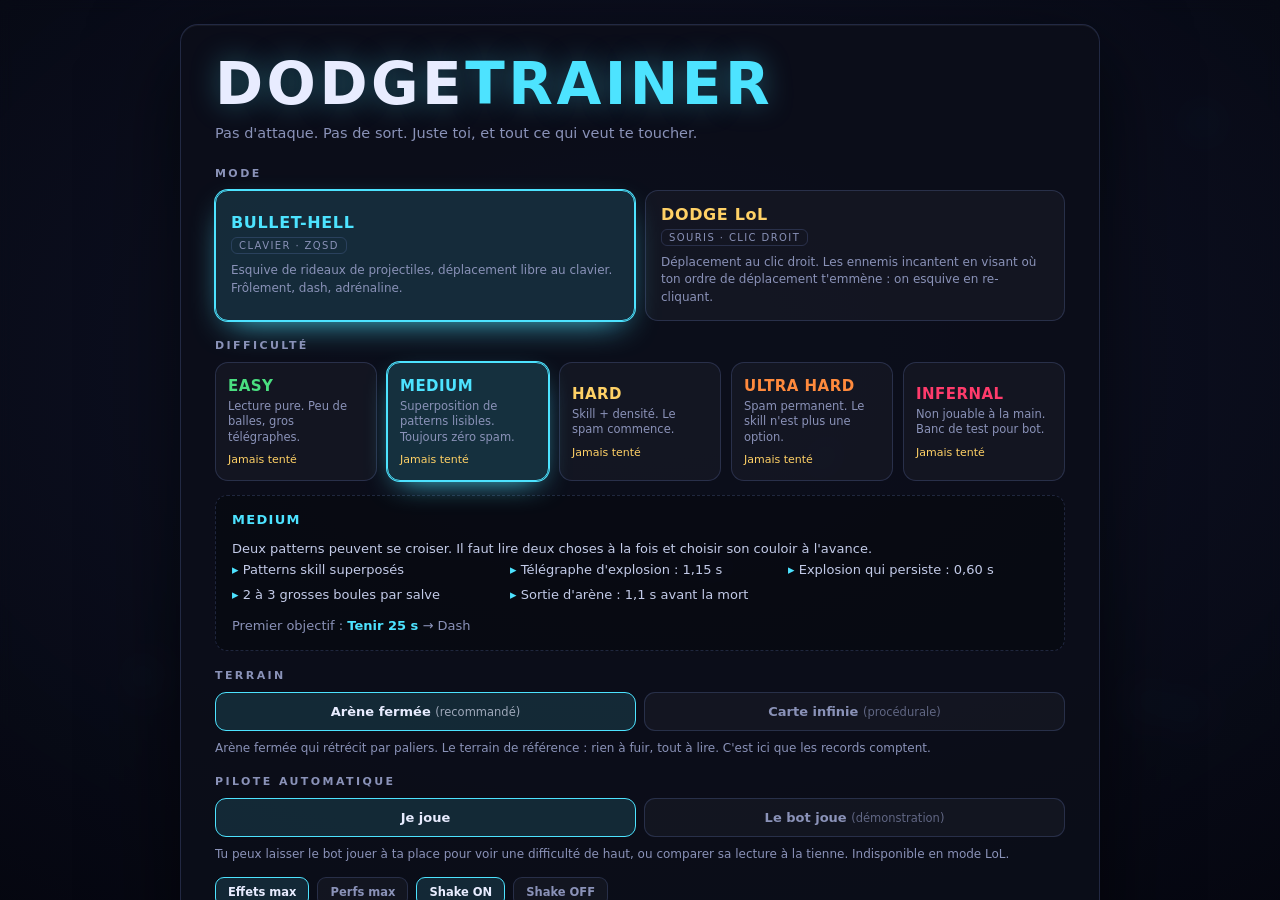
==== commit 6cc6b33c: "Infernal : bombes à 50 px, et trois fuites du plancher bouchées RAYON DES BOMBES : 132 -> 50 px (inf" ====
--- a/dodge-trainer.html
+++ b/dodge-trainer.html
@@ -762,7 +762,7 @@
         'Préavis plancher : 200 ms',
         'Télégraphe d\'explosion : 0,28 s',
         'Explosion qui persiste : 2,20 s',
-        '8 à 14 grosses boules par salve',
+        '8 à 14 boules par salve, rayon réduit à 50 px',
         'Dash : 0,08 s d\'invincibilité seulement',
         'Sortie d\'arène : 0,25 s avant la mort'
       ],
@@ -784,7 +784,12 @@
       outOfBoundsGrace: 0.25,
       impossible: true,
       aoe: {
-        count: [8, 14], telegraph: 0.28, linger: 2.20, radius: 132,
+        // Rayon réduit à 50 px : c'est ce qui sépare la machine de l'humain.
+        // Avec 132 px, une bombe visée était inéchappable pour tout le monde
+        // (64 px parcourus en 295 ms pour 117 à 137 à couvrir). À 50 px, un
+        // réflexe instantané en sort ; un humain, qui met ~250 ms à réagir,
+        // n'a plus le temps de bouger.
+        count: [8, 14], telegraph: 0.28, linger: 2.20, radius: 50,
         lingerGrowth: 0.32, secondary: 1
       },
       objectives: obj([
@@ -1822,6 +1827,9 @@
     this.state = 'tele';
     this.t = 0;
     this.grow = o.grow || 0;            // le rayon peut enfler pendant l'explosion
+    // Plancher d'avertissement de la difficulté, transmis aux répliques : elles
+    // naissent ici, hors du directeur, et échappaient sinon au plancher.
+    this.floor = o.floor || 0;
   }
 
   Blast.prototype.update = function (dt, game) {
@@ -1848,9 +1856,12 @@
             x: this.x + Math.cos(a) * d,
             y: this.y + Math.sin(a) * d,
             r: this.r * 0.62,
-            tele: Math.max(0.18, this.teleMax * 0.55),
+            // Le minimum de 180 ms passait sous le plancher de 200 ms
+            // d'infernal ; le plancher de la difficulté prime désormais.
+            tele: Math.max(0.18, this.floor, this.teleMax * 0.55),
             linger: this.lingerMax * 0.6,
             secondary: 0,
+            floor: this.floor,
             c: '#ff5a3d'
           }));
         }
@@ -2221,6 +2232,7 @@
           y = c.arena.cy + Math.sin(a) * d;
         }
         push(c, new E.Blast({
+          floor: c.warnAoe(0),
           x, y, r: A.radius * U.rr(0.85, 1.15),
           tele, linger, secondary: A.secondary,
           c: '#ff8a3d', grow: c.diff.id === 'infernal' ? 22 : 0
@@ -2310,7 +2322,11 @@
           push(c, new E.Bullet({
             x: o.x + Math.cos(a) * HUB, y: o.y + Math.sin(a) * HUB,
             vx: Math.cos(a) * sp, vy: Math.sin(a) * sp,
-            r: 6.5, c: '#7b8cff', life: 8
+            r: 6.5, c: '#7b8cff', life: 8,
+            // Née à ≥ 98 px du joueur, mais à la vitesse d'infernal le contact
+            // tombait à ~199 ms, juste sous le plancher. warn(0) le garantit,
+            // et reste nul hors infernal.
+            delay: c.warn(0)
           }));
         }
       });
@@ -2414,6 +2430,7 @@
       c.sched(i * 0.16, () => {
         const t = (i / (steps - 1) - 0.5) * c.arena.radius * 1.9;
         push(c, new E.Blast({
+          floor: c.warnAoe(0),
           x: c.arena.cx + nx * t + U.rr(-40, 40),
           y: c.arena.cy + ny * t + U.rr(-40, 40),
           r: A.radius * 0.8, tele, linger: linger * 0.75,
@@ -2457,7 +2474,11 @@
             x: c.arena.cx + Math.cos(a) * HUB, y: c.arena.cy + Math.sin(a) * HUB,
             vx: Math.cos(a) * sp, vy: Math.sin(a) * sp,
             r: 6, c: L % 2 ? '#ff3b6b' : '#4de3ff',
-            curve: (L % 2 ? 1 : -1) * 0.55, life: 9
+            curve: (L % 2 ? 1 : -1) * 0.55, life: 9,
+            // Ils naissent autour du centre, pas loin du joueur : sans préavis
+            // ils pouvaient apparaître sur lui. warn(0) applique le plancher
+            // de la difficulté, et reste nul ailleurs qu'en infernal.
+            delay: c.warn(0)
           }));
         }
       });
@@ -2497,6 +2518,7 @@
         const a = off + (i / n) * U.TAU;
         c.sched(ring * 0.12, () => {
           push(c, new E.Blast({
+          floor: c.warnAoe(0),
             x: c.arena.cx + Math.cos(a) * rad,
             y: c.arena.cy + Math.sin(a) * rad,
             r: A.radius * 0.75, tele, linger,
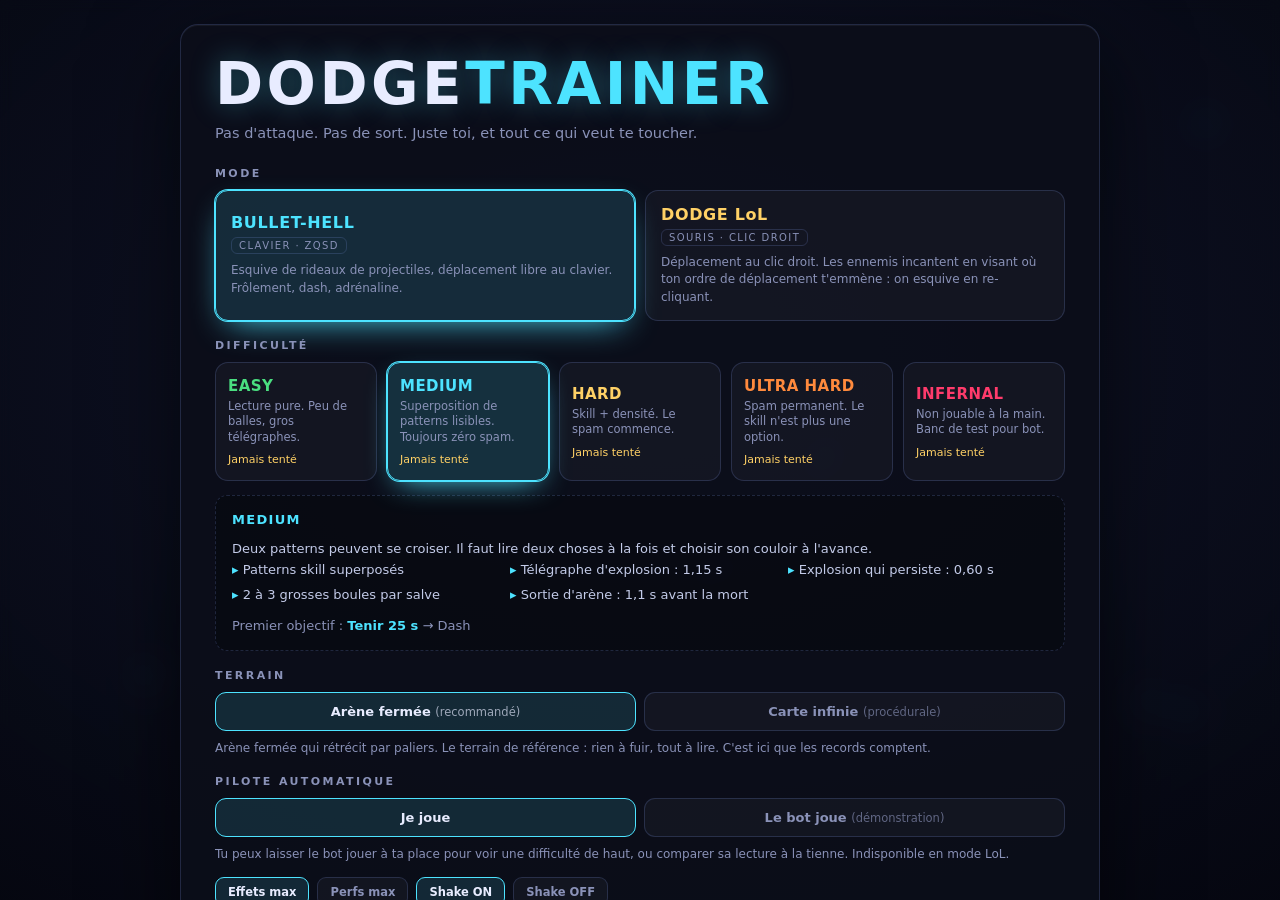
==== commit c072396d: "Infernal : plancher de 300 ms pour les bombes Le rayon de 50 px ne séparait machine et humain qu'en " ====
--- a/dodge-trainer.html
+++ b/dodge-trainer.html
@@ -754,12 +754,17 @@
       minWarning: 0.20,     // aucun danger n'apparaît avec moins de 200 ms
                             // de préavis : toujours sous le temps de réaction
                             // humain (~250 ms), mais exploitable par un bot
+      minWarningAoe: 0.30,  // bombes : 300 ms. Sans ça, au plancher de 200 ms
+                            // une bombe visée de 50 px redevenait inéchappable
+                            // même pour une machine. À 300 ms elle en sort ;
+                            // un humain, qui réagit en ~250 ms, n'a plus que
+                            // 50 ms pour bouger, soit environ 3 px.
       name: 'INFERNAL',
       color: '#ff3b6b',
       sub: 'Non jouable à la main. Banc de test pour bot.',
       blurb: 'Visée prédictive sans erreur et préavis plafonnés à 200 ms — sous le temps de réaction humain, mais assez pour une machine. Conçu pour qu\'un humain non assisté ne passe pas, et pour qu\'un bot puisse progresser.',
       bullets: [
-        'Préavis plancher : 200 ms',
+        'Préavis plancher : 200 ms, 300 ms pour les bombes',
         'Télégraphe d\'explosion : 0,28 s',
         'Explosion qui persiste : 2,20 s',
         '8 à 14 boules par salve, rayon réduit à 50 px',
@@ -2607,14 +2612,19 @@
     // avec moins de préavis que ça, quelle que soit l'intensité. Un seul
     // endroit décide, sinon la garantie se perd dans les quinze patterns.
     const floor = d.minWarning || 0;
+    // Les bombes peuvent avoir leur propre plancher, jamais plus bas que le
+    // plancher général. Ce sont les seules menaces qui VISENT le joueur avec
+    // un grand rayon : c'est leur préavis qui décide si l'on peut en sortir.
+    const floorAoe = Math.max(floor, d.minWarningAoe || 0);
 
     return {
       game: g, diff: d, player: g.player, arena: g.arena, I,
       teleMul, sonarMul,
       /** Préavis d'un projectile ou d'un faisceau, plancher compris. */
       warn: base => Math.max(floor, base * teleMul),
-      /** Préavis d'une zone d'effet, plancher compris. */
-      warnAoe: base => Math.max(floor, base * sonarMul),
+      /** Préavis d'une zone d'effet, plancher des bombes compris. Sert aussi
+          de plancher transmis aux répliques d'explosion. */
+      warnAoe: base => Math.max(floorAoe, base * sonarMul),
       aimError: d.id === 'infernal' ? 0 : U.lerp(0.22, 0.04, U.clamp(I / 5, 0, 1)),
       spd: base => base * d.speedMul * (1 + I * 0.045),
       cnt: base => Math.max(1, base * d.countMul * U.clamp(scale, 0.5, 2.6)),
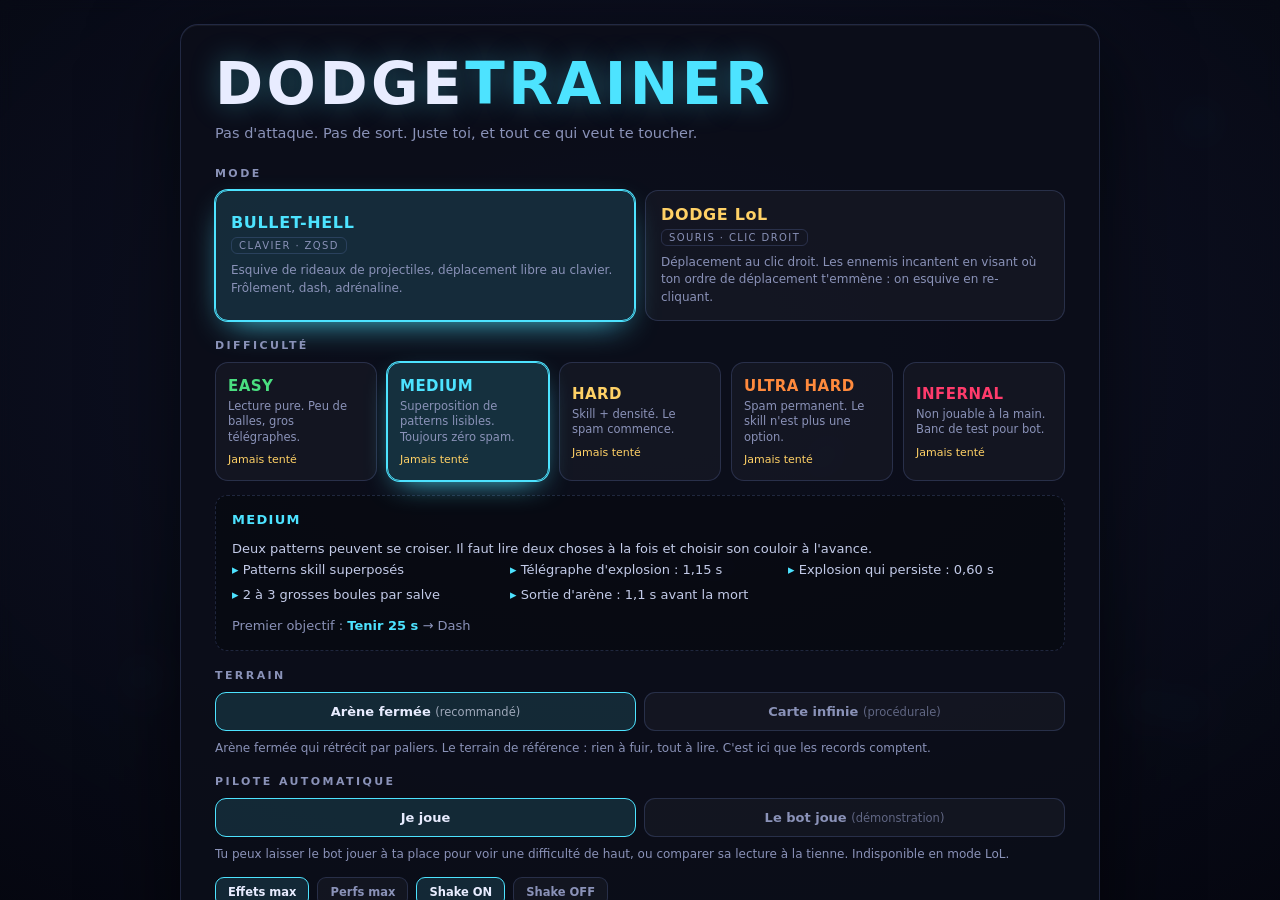
==== commit bea8e692: "Bot dopé à l'oracle : il fait tourner le vrai jeu en avance Le bot clone la partie plusieurs fois pa" ====
--- a/dodge-trainer.html
+++ b/dodge-trainer.html
@@ -2,7 +2,7 @@
 <html lang="fr">
 <head>
 <!-- DODGE TRAINER — fichier autonome, généré le 2026-09-23 par build.js.
-     27 fichiers sources inlinés. Ne pas éditer : modifier les sources puis relancer `node build.js`. -->
+     28 fichiers sources inlinés. Ne pas éditer : modifier les sources puis relancer `node build.js`. -->
 <meta charset="utf-8" />
 <meta name="viewport" content="width=device-width,initial-scale=1,maximum-scale=1,user-scalable=no,viewport-fit=cover" />
 <meta name="mobile-web-app-capable" content="yes" />
@@ -451,7 +451,24 @@
     return ((h ^ (h >>> 16)) >>> 0) / 4294967296;
   }
 
-  const rnd = Math.random;
+  /* Aléatoire du GAMEPLAY : un mulberry32 dont on peut lire et remettre
+     l'état. C'est ce qui permet au bot de rejouer l'avenir exact d'une
+     partie (voir forecast.js) : cloner l'état du monde ne suffit pas si le
+     prochain tirage, lui, ne se clone pas. */
+  let rngState = ((Math.random() * 4294967296) >>> 0) || 1;
+  function rnd() {
+    rngState = (rngState + 0x6D2B79F5) | 0;
+    let t = Math.imul(rngState ^ (rngState >>> 15), 1 | rngState);
+    t = (t + Math.imul(t ^ (t >>> 7), 61 | t)) ^ t;
+    return ((t ^ (t >>> 14)) >>> 0) / 4294967296;
+  }
+  function rngGet() { return rngState; }
+  function rngSet(s) { rngState = s | 0; }
+  /** Aléatoire VISUEL (particules, tremblement) : jamais le générateur du
+      gameplay, sinon l'affichage décalerait les tirages et l'avenir prévu
+      par le bot ne serait plus celui qui arrive. */
+  function vrr(a, b) { return a + Math.random() * (b - a); }
+
   function rr(a, b) { return a + rnd() * (b - a); }
   function ri(a, b) { return Math.floor(a + rnd() * (b - a + 1)); }
   function pick(arr) { return arr[(rnd() * arr.length) | 0]; }
@@ -508,6 +525,7 @@
     TAU, clamp, lerp, inv, smooth, approach,
     len, dist, dist2, angDelta, distToSeg,
     makeRng, hash2, rr, ri, pick, chance, shuffle, weighted,
+    rngGet, rngSet, vrr,
     fmtTime, glow, rgba
   };
 })(window);
@@ -971,330 +989,6 @@
 })(window);
 </script>
 <script>
-/* ==== js/bot.js ==== */
-/* ==========================================================================
-   bot.js — pilote automatique du mode BULLET-HELL
-   --------------------------------------------------------------------------
-   Il expose exactement la même interface que `Input` (axis / held / tapped),
-   donc le joueur ne sait pas qu'il est piloté : game.js lui passe le bot à la
-   place du clavier, et rien d'autre ne change.
-
-   MÉTHODE — recherche en faisceau sur des séquences d'actions.
-   Une version antérieure choisissait gloutonnement la meilleure direction
-   pour l'instant suivant. Mesuré contre un oracle (propagation de toutes les
-   positions atteignables), ce glouton mourait à 1,8 s en infernal là où une
-   trajectoire survivante existait jusqu'à 8,5 s : le problème n'était pas la
-   réaction mais l'absence de plan. On déroule donc des suites de décisions,
-   on garde les meilleures, et on ne joue que le premier pas.
-
-   Le modèle de déplacement reproduit celui du joueur, accélération comprise :
-   planifier avec une vitesse instantanée ferait viser des positions que le
-   champion n'atteint pas.
-
-   Ce bot ne fonctionne PAS en mode LoL : là-bas on ne se déplace pas par
-   direction mais par ordre de clic, et la visée ennemie réagit à cet ordre.
-   ========================================================================== */
-(function (root) {
-  'use strict';
-  const U = root.U, CFG = root.CFG;
-
-  /* --- Réglages de recherche -------------------------------------------- */
-  const SEG = 0.11;                 // durée d'une décision dans le plan
-  const DEPTH = 8;                  // profondeur → horizon 0.88 s
-  const BEAM = 14;                  // largeur du faisceau
-  const SUBSTEPS = 2;               // intégrations par segment (anti-tunnel)
-  const DECIDE_HZ = 60;             // replanification par seconde
-  const SCAN_RADIUS = 620;
-  const SAFE = 26;                  // marge visée au-delà du hitbox, en pixels
-
-  // Directions candidates : 12 autour + l'immobilité.
-  const BRANCH = [];
-  for (let i = 0; i < 12; i++) BRANCH.push([Math.cos(i / 12 * U.TAU), Math.sin(i / 12 * U.TAU)]);
-  BRANCH.push([0, 0]);
-
-  /* --- Types de danger, figés une fois par décision ----------------------
-     `instanceof` dans la boucle chaude coûte cher : on étiquette une fois. */
-  const K_BULLET = 0, K_BLAST = 1, K_LASER = 2, K_WALL = 3, K_CHASER = 4, K_OTHER = 5;
-
-  function tagOf(hz) {
-    const E = root.Ent;
-    if (hz instanceof E.Bullet) return K_BULLET;
-    if (hz instanceof E.Blast) return K_BLAST;
-    if (hz instanceof E.Laser) return K_LASER;
-    if (hz instanceof E.Wall) return K_WALL;
-    if (hz instanceof E.Chaser) return K_CHASER;
-    return K_OTHER;
-  }
-
-  const bot = {
-    enabled: false,
-    ax: 0, ay: 0,
-    wantDash: false, wantAdren: false, wantFocus: false,
-    acc: 0,
-    danger: 0,
-    dashAt: SAFE * 0.85,
-    near: [],                       // dangers mobiles (extrapolés)
-    stat: [],                       // explosions posées (géométrie certaine)
-    planCost: 0,                    // ms de la dernière décision, pour diagnostic
-    reset() {
-      this.ax = this.ay = 0;
-      this.wantDash = this.wantAdren = this.wantFocus = false;
-      this.acc = 0; this.danger = 0; this.planCost = 0;
-      this.near.length = 0; this.stat.length = 0;
-    }
-  };
-
-  bot.axis = function () { return { x: this.ax, y: this.ay }; };
-  bot.held = function (a) { return a === 'focus' ? this.wantFocus : false; };
-  bot.tapped = function (a) {
-    if (a === 'dash' && this.wantDash) { this.wantDash = false; return true; }
-    if (a === 'adren' && this.wantAdren) { this.wantAdren = false; return true; }
-    return false;
-  };
-
-  /* ======================================================================
-     Distance au danger `h`, depuis (x, y), tel qu'il sera dans `t` secondes.
-     Négatif = touché. `h` porte son étiquette de type dans h.__k.
-     ====================================================================== */
-  function clearance(h, x, y, t) {
-    switch (h.__k) {
-
-      case K_BULLET: {
-        if (h.delay > t) return 1e6;
-        const bx = h.x + h.vx * t, by = h.y + h.vy * t;
-        // Trajectoire courbe ou traquante : on élargit le projectile plutôt
-        // que de la simuler — moins cher, et l'erreur penche vers la prudence.
-        const drift = h.__drift * t;
-        return Math.hypot(x - bx, y - by) - h.r - drift;
-      }
-
-      case K_BLAST: {
-        // Une zone télégraphiée compte dès son apparition, sans masquage.
-        //
-        // Les versions précédentes la rendaient invisible tant que la
-        // détonation n'approchait pas. Le faisceau élaguait alors les
-        // trajectoires de fuite AVANT que le danger ne devienne visible : à
-        // la profondeur où l'explosion apparaissait enfin, tous les nœuds
-        // survivants étaient déjà engagés à rester dedans. D'où des morts au
-        // même instant à chaque partie, sur la première salve.
-        //
-        // Y rester n'est jamais bon de toute façon : la vraie distance suffit.
-        return Math.hypot(x - h.x, y - h.y) - h.r;
-      }
-
-      case K_LASER: {
-        if (h.state === 'tele' && t < h.tele - 0.12) return 1e6;
-        const a = h.a + h.spin * t;
-        return U.distToSeg(x, y, h.x, h.y,
-          h.x + Math.cos(a) * h.len, h.y + Math.sin(a) * h.len) - h.w * 0.5;
-      }
-
-      case K_WALL: {
-        if (h.tele > t) return 1e6;
-        const px = h.x + h.__cx * h.speed * t, py = h.y + h.__cy * h.speed * t;
-        const tx = -h.__cy, ty = h.__cx;
-        const gap = h.gap + h.drift * t;
-        return Math.min(
-          U.distToSeg(x, y, px + tx * -h.half, py + ty * -h.half,
-                            px + tx * (gap - h.gapHalf), py + ty * (gap - h.gapHalf)),
-          U.distToSeg(x, y, px + tx * (gap + h.gapHalf), py + ty * (gap + h.gapHalf),
-                            px + tx * h.half, py + ty * h.half)
-        ) - h.thick * 0.5;
-      }
-
-      case K_CHASER: {
-        if (h.tele > t) return 1e6;
-        const a = Math.atan2(y - h.y, x - h.x);   // au pire elle vise juste
-        return Math.hypot(x - (h.x + Math.cos(a) * h.speed * t),
-                          y - (h.y + Math.sin(a) * h.speed * t)) - h.r;
-      }
-
-      default: {
-        const d = h.edge ? h.edge(x, y) : 1e6;
-        return d < 0 ? 1e6 : d;
-      }
-    }
-  }
-
-  /** Distance au danger le plus proche, tous dangers confondus. */
-  function minClear(near, x, y, t) {
-    let c = 1e6;
-    for (let i = 0; i < near.length; i++) {
-      const d = clearance(near[i], x, y, t);
-      if (d < c) { c = d; if (c < -40) break; }   // déjà largement touché
-    }
-    return c;
-  }
-
-  /* ======================================================================
-     Décision
-     ====================================================================== */
-  bot.think = function (game, dt) {
-    this.acc += dt;
-    if (this.acc < 1 / DECIDE_HZ) return;
-    this.acc = 0;
-    const t0 = performance.now();
-
-    const p = game.player, A = game.arena;
-    const hb = CFG.PLAYER.hitbox;
-    const speed = game.diff.playerSpeed * p.speedMul;
-    const accel = CFG.PLAYER.accel, friction = CFG.PLAYER.friction;
-
-    /* --- Dangers pertinents, étiquetés une fois --------------------------
-       On sépare le MOBILE du CERTAIN. Le poids qui décroît avec l'horizon
-       modélise l'incertitude de prédiction : légitime pour un projectile
-       qu'on extrapole, absurde pour une explosion déjà posée au sol dont on
-       connaît le centre, le rayon et l'instant exact. Les mélanger rendait le
-       bot aveugle aux salves atterrissant vers 0,7 s — sa première cause de
-       mort. */
-    const near = this.near;
-    const stat = this.stat;
-    near.length = 0; stat.length = 0;
-    const R2 = SCAN_RADIUS * SCAN_RADIUS;
-    for (let i = 0; i < game.hazards.length; i++) {
-      const h = game.hazards[i];
-      const k = tagOf(h);
-      // Lasers et murs sont longs : leur origine peut être loin sans qu'ils
-      // cessent de menacer. On ne les filtre pas sur la distance.
-      if (k !== K_LASER && k !== K_WALL) {
-        const dx = (h.x !== undefined ? h.x : p.x) - p.x;
-        const dy = (h.y !== undefined ? h.y : p.y) - p.y;
-        if (dx * dx + dy * dy > R2) continue;
-      }
-      h.__k = k;
-      if (k === K_BULLET) h.__drift = (Math.abs(h.curve) + h.homing) * 60;
-      if (k === K_WALL) { h.__cx = Math.cos(h.a); h.__cy = Math.sin(h.a); }
-      (k === K_BLAST ? stat : near).push(h);
-    }
-
-    /* --- Contraintes du défi en cours ------------------------------------ */
-    const ch = game.objectives && game.objectives.activeChallenge;
-    const noDash = !!(ch && ch.cond === 'nodash');
-    const keepInner = !!(ch && ch.cond === 'inner');
-    const wantGraze = !!(ch && ch.cond === 'graze');
-    const innerR = A.innerRadius ? A.innerRadius() : A.radius * 0.42;
-    const edgeR = A.radius - hb - 18;
-
-    /* --- Évaluation d'un point du plan ----------------------------------- */
-    function evalPoint(x, y, t, weight) {
-      let s = 0;
-      const dc = Math.hypot(x - A.cx, y - A.cy);
-      const over = dc - edgeR;
-      if (over > 0) s -= 4000 + over * 40;        // pénalité forte mais continue
-      s -= dc * 0.35;                              // le centre garde des issues
-      if (keepInner) s -= Math.max(0, dc - innerR * 0.88) * 8;
-
-      // Mobile : extrapolé, donc escompté avec l'horizon.
-      const cm = minClear(near, x, y, t) - hb;
-      if (cm < SAFE) {
-        const d = SAFE - cm;
-        s -= d * d * 2.2 * weight;                 // frôler coûte, toucher coûte tout
-      }
-      s += Math.min(Math.max(cm, 0), 240) * weight;
-
-      // Certain : géométrie et instant connus, aucun escompte.
-      const cs = minClear(stat, x, y, t) - hb;
-      if (cs < SAFE) {
-        const d = SAFE - cs;
-        s -= d * d * 2.2;
-      }
-      s += Math.min(Math.max(cs, 0), 240);
-
-      const c = cm < cs ? cm : cs;
-      if (wantGraze && c > SAFE) s -= Math.abs(c - (SAFE + 16)) * 1.6 * weight;
-      return { s, c };
-    }
-
-    /* --- Recherche en faisceau -------------------------------------------- */
-    let beam = [{
-      x: p.x, y: p.y, vx: p.vx, vy: p.vy,
-      score: 0, worst: 1e6, early: 1e6,
-      firstI: -1, firstX: 0, firstY: 0
-    }];
-    const sub = SEG / SUBSTEPS;
-
-    for (let d = 0; d < DEPTH; d++) {
-      const weight = 1.8 * Math.pow(0.72, d);      // le proche pèse plus que le lointain
-      const kids = [];
-
-      for (let bi = 0; bi < beam.length; bi++) {
-        const node = beam[bi];
-        for (let di = 0; di < BRANCH.length; di++) {
-          const dirX = BRANCH[di][0], dirY = BRANCH[di][1];
-          const moving = dirX !== 0 || dirY !== 0;
-          const acc = moving ? accel : friction;
-
-          // Intégration identique à celle du joueur : sans elle, le plan
-          // viserait des positions que le champion n'atteint pas à temps.
-          let x = node.x, y = node.y, vx = node.vx, vy = node.vy;
-          let score = node.score, worst = node.worst, early = node.early;
-
-          for (let k = 0; k < SUBSTEPS; k++) {
-            vx = U.approach(vx, dirX * speed, acc * sub);
-            vy = U.approach(vy, dirY * speed, acc * sub);
-            x += vx * sub; y += vy * sub;
-            const t = d * SEG + (k + 1) * sub;
-            const e = evalPoint(x, y, t, weight);
-            score += e.s;
-            if (e.c < worst) worst = e.c;
-            // Marge du court terme, gardée à part : c'est elle qui décide du
-            // dash. Le pire de tout le plan est bien trop pessimiste pour ça.
-            if (d < 2) {
-              if (e.c < early) early = e.c;
-              // Veto : aucune promesse lointaine ne rachète un frôlement
-              // mortel maintenant.
-              if (e.c < 6) score -= 50000;
-            }
-          }
-
-          kids.push({
-            x, y, vx, vy, score, worst, early,
-            firstI: node.firstI < 0 ? di : node.firstI,
-            firstX: node.firstI < 0 ? dirX : node.firstX,
-            firstY: node.firstI < 0 ? dirY : node.firstY
-          });
-        }
-      }
-
-      kids.sort((a, b) => b.score - a.score);
-
-      // Diversité : sans quota, les meilleurs descendants viennent tous du
-      // même parent et le faisceau ne compare plus qu'une seule ouverture.
-      const perFirst = new Int8Array(BRANCH.length);
-      const kept = [];
-      for (let i = 0; i < kids.length && kept.length < BEAM; i++) {
-        const f = kids[i].firstI;
-        if (perFirst[f] >= 2) continue;
-        perFirst[f]++;
-        kept.push(kids[i]);
-      }
-      beam = kept;
-    }
-
-    const best = beam[0];
-    this.ax = best.firstX; this.ay = best.firstY;
-    const bestClear = best.early;
-    const trapped = bestClear < 4;
-    this.danger = U.clamp(1 - bestClear / 160, 0, 1);
-
-    /* --- Sorts -------------------------------------------------------------- */
-    // Le dash part AVANT l'impact : attendre d'être acculé, c'est dasher une
-    // frame trop tard (mesuré : survie moyenne 8,6 s → 15,1 s en hard).
-    this.wantDash = !noDash && p.has('dash') && p.dashCharges > 0 && bestClear < this.dashAt;
-
-    // L'adrénaline se recharge en frôlant : la garder pleine ne rapporte rien.
-    this.wantAdren = p.has('adrenalin') && p.adrenalin >= 1 && p.slowT <= 0 &&
-                     (trapped || this.danger > 0.45);
-
-    this.wantFocus = wantGraze && p.has('focus') && !trapped && this.danger < 0.5;
-
-    this.planCost = performance.now() - t0;
-  };
-
-  root.Bot = bot;
-})(window);
-</script>
-<script>
 /* ==== js/fx.js ==== */
 /* ==========================================================================
    fx.js — particules, secousses, textes flottants, flashs
@@ -1341,9 +1035,9 @@
   Fx.prototype.burst = function (x, y, n, color, speed, size, life) {
     if (this.quality === 'low') n = Math.ceil(n * 0.4);
     for (let i = 0; i < n; i++) {
-      const a = U.rr(0, U.TAU), s = U.rr(speed * 0.25, speed);
+      const a = U.vrr(0, U.TAU), s = U.vrr(speed * 0.25, speed);
       this.spawn(x, y, Math.cos(a) * s, Math.sin(a) * s,
-        U.rr(life * 0.55, life), U.rr(size * 0.5, size), color, 2.4, true);
+        U.vrr(life * 0.55, life), U.vrr(size * 0.5, size), color, 2.4, true);
     }
   };
 
@@ -1353,15 +1047,15 @@
     for (let i = 0; i < n; i++) {
       const a = (i / n) * U.TAU;
       this.spawn(x + Math.cos(a) * radius, y + Math.sin(a) * radius,
-        Math.cos(a) * speed, Math.sin(a) * speed, U.rr(0.3, 0.55), U.rr(1.6, 3), color, 3.0, false);
+        Math.cos(a) * speed, Math.sin(a) * speed, U.vrr(0.3, 0.55), U.vrr(1.6, 3), color, 3.0, false);
     }
   };
 
   /** Traînée discrète (dash, projectiles rapides). */
   Fx.prototype.trail = function (x, y, color, size) {
     if (this.quality === 'low' && Math.random() < 0.5) return;
-    this.spawn(x + U.rr(-2, 2), y + U.rr(-2, 2), U.rr(-18, 18), U.rr(-18, 18),
-      U.rr(0.18, 0.34), size || 2.6, color, 4.5, false);
+    this.spawn(x + U.vrr(-2, 2), y + U.vrr(-2, 2), U.vrr(-18, 18), U.vrr(-18, 18),
+      U.vrr(0.18, 0.34), size || 2.6, color, 4.5, false);
   };
 
   Fx.prototype.text = function (x, y, str, color, size, rise) {
@@ -1399,8 +1093,8 @@
 
     if (this.shake > 0) {
       this.shake = Math.max(0, this.shake - dt * 46);
-      this.shakeX = U.rr(-this.shake, this.shake);
-      this.shakeY = U.rr(-this.shake, this.shake);
+      this.shakeX = U.vrr(-this.shake, this.shake);
+      this.shakeY = U.vrr(-this.shake, this.shake);
     } else { this.shakeX = this.shakeY = 0; }
 
     if (this.flash > 0) this.flash = Math.max(0, this.flash - dt * 2.6);
@@ -2001,6 +1695,10 @@
     this.teleMax = o.tele;
     this.life = o.life || 7;
     this.drift = o.drift || 0;          // la brèche peut glisser : il faut suivre
+    // Limite de glissement : sans elle, la brèche sortait de l'arène et le
+    // mur devenait infranchissable sans dash (mesuré en easy, pendant le
+    // défi « sans dash » : première cause de mort du bot).
+    this.gapLimit = o.gapLimit || 0;
   }
 
   Wall.prototype.update = function (dt) {
@@ -2008,6 +1706,10 @@
     this.x += Math.cos(this.a) * this.speed * dt;
     this.y += Math.sin(this.a) * this.speed * dt;
     this.gap += this.drift * dt;
+    if (this.gapLimit && Math.abs(this.gap) > this.gapLimit) {
+      this.gap = Math.sign(this.gap) * this.gapLimit;
+      this.drift = -this.drift;         // elle rebondit et repart vers le centre
+    }
     this.life -= dt;
     return this.life > 0;
   };
@@ -2289,6 +1991,7 @@
       speed: c.spd(160), half: c.arena.radius + 200,
       gap: U.rr(-c.arena.radius * 0.5, c.arena.radius * 0.5),
       gapHalf, thick: 16, tele: c.warn(0.75),
+      gapLimit: c.arena.radius * 0.6,
       life: (c.arena.radius * 2.4) / c.spd(160),
       drift: c.I > 2.5 ? U.rr(-70, 70) : 0
     }));
@@ -3027,8 +2730,8 @@
 
     this.game.stats.graze++;
     this.adrenalin = Math.min(1, this.adrenalin + 0.055);
-    this.game.fx.spawn(this.x + U.rr(-6, 6), this.y + U.rr(-6, 6),
-      U.rr(-40, 40), U.rr(-70, -20), 0.4, 2.2, '#4de3ff', 2, false);
+    this.game.fx.spawn(this.x + U.vrr(-6, 6), this.y + U.vrr(-6, 6),
+      U.vrr(-40, 40), U.vrr(-70, -20), 0.4, 2.2, '#4de3ff', 2, false);
     if (this.game.stats.graze % 10 === 0) this.game.audio.graze();
   };
 
@@ -3472,6 +3175,11 @@
   Game.prototype.update = function (rawDt) {
     const p = this.player;
 
+    // Le bot réfléchit AVANT l'image, sur un état complet : sa prévision
+    // (forecast.js) clone la partie, et un clone pris au milieu d'une image
+    // rejouerait deux fois la moitié déjà faite.
+    if (this.botActive && !this.__forecasting) root.Bot.think(this, rawDt);
+
     // Ralentissement (adrénaline) : sur le monde, pas sur le joueur.
     const worldScale = p.slowT > 0 ? CFG.PLAYER.adrenalinScale : 1;
     const dt = rawDt;                       // le joueur garde son temps plein
@@ -3492,12 +3200,7 @@
 
     // Le bot expose la même interface que le clavier : le joueur ne fait
     // aucune différence, et toute la logique de déplacement reste commune.
-    if (this.botActive) {
-      root.Bot.think(this, dt);
-      p.update(dt, root.Bot);
-    } else {
-      p.update(dt, root.Input);
-    }
+    p.update(dt, this.botActive ? root.Bot : root.Input);
 
     const collapse = this.arena.update(dt, p, this.elapsed);
     if (collapse) { this.die('Effondrement de la zone — rester dehors tue.'); return; }
@@ -3606,6 +3309,956 @@
   };
 
   root.Game = Game;
+})(window);
+</script>
+<script>
+/* ==== js/forecast.js ==== */
+/* ==========================================================================
+   forecast.js — l'oracle du bot : faire tourner le VRAI jeu en avance
+   --------------------------------------------------------------------------
+   Le bot ne devine plus où seront les dangers avec des formules : il clone
+   la partie, la fait avancer de quelques secondes avec le moteur du jeu
+   lui-même, relève tout ce qui est létal image par image, puis remet la
+   partie exactement dans l'état où il l'a trouvée.
+
+   Ce qu'il voit ainsi est exact : lasers qui pivotent, murs qui dérivent,
+   explosions qui enflent, répliques, rétrécissement de l'arène… et même les
+   patterns qui ne sont pas encore apparus, puisque le générateur aléatoire
+   du gameplay est cloné avec le reste (voir U.rngGet / U.rngSet).
+
+   La seule incertitude : les tirs visés dépendent de là où sera le joueur.
+   La prévision le fait suivre le dernier plan du bot, et elle est refaite
+   plusieurs fois par seconde.
+
+   Contrat : snapshot(game) → état ; restore(game, état) ; run(game, pilote,
+   durée, pas, àChaqueImage). run() restaure toujours, même sur exception.
+   Pendant run(), game.__forecasting vaut true et game.__simDead passe à
+   true dès que le joueur simulé meurt.
+   ========================================================================== */
+(function (root) {
+  'use strict';
+  const U = root.U;
+  const has = Object.prototype.hasOwnProperty;
+  function noop() {}
+
+  /** Copie à plat des propriétés propres ; les tableaux sont dupliqués. */
+  function copy(o) {
+    const c = {};
+    for (const k in o) {
+      if (!has.call(o, k)) continue;
+      const v = o[k];
+      c[k] = Array.isArray(v) ? v.slice() : v;
+    }
+    return c;
+  }
+  function put(o, c) { for (const k in c) o[k] = Array.isArray(c[k]) ? c[k].slice() : c[k]; }
+
+  /** Doublure muette d'un objet (effets, son) : mêmes méthodes, sans effet. */
+  const stubs = new WeakMap();
+  function stubOf(obj) {
+    let s = stubs.get(obj);
+    if (s) return s;
+    s = {};
+    for (const k in obj) s[k] = typeof obj[k] === 'function' ? noop : obj[k];
+    let proto = Object.getPrototypeOf(obj);
+    while (proto && proto !== Object.prototype) {
+      for (const k of Object.getOwnPropertyNames(proto)) {
+        if (k !== 'constructor' && typeof proto[k] === 'function') s[k] = noop;
+      }
+      proto = Object.getPrototypeOf(proto);
+    }
+    stubs.set(obj, s);
+    return s;
+  }
+
+  function snapshot(g) {
+    const p = g.player, o = g.objectives;
+    const pc = copy(p);
+    pc.buffs = Object.assign(Object.create(null), p.buffs);
+    return {
+      rng: U.rngGet(),
+      g: {
+        elapsed: g.elapsed, timeScale: g.timeScale, lastPattern: g.lastPattern,
+        lastPatternT: g.lastPatternT, deathCause: g.deathCause, state: g.state,
+        stats: Object.assign({}, g.stats)
+      },
+      hazards: g.hazards.map(h => [h, copy(h)]),
+      timers: g.timers.map(t => [t, t.t]),
+      player: pc,
+      arena: copy(g.arena),
+      director: copy(g.director),
+      obj: {
+        fields: { index: o.index, completed: o.completed, failed: o.failed, banner: o.banner, bannerT: o.bannerT },
+        list: o.list.map(x => [x, copy(x)]),
+        active: o.activeChallenge ? [o.activeChallenge, copy(o.activeChallenge)] : null
+      }
+    };
+  }
+
+  function restore(g, s) {
+    U.rngSet(s.rng);
+    Object.assign(g, s.g);
+    g.stats = Object.assign({}, s.g.stats);
+    g.hazards.length = 0;
+    for (const [h, c] of s.hazards) { put(h, c); g.hazards.push(h); }
+    g.timers.length = 0;
+    for (const [t, v] of s.timers) { t.t = v; g.timers.push(t); }
+    put(g.player, s.player);
+    g.player.buffs = Object.assign(Object.create(null), s.player.buffs);
+    put(g.arena, s.arena);
+    put(g.director, s.director);
+    const o = g.objectives;
+    Object.assign(o, s.obj.fields);
+    for (const [x, c] of s.obj.list) put(x, c);
+    if (s.obj.active) { put(s.obj.active[0], s.obj.active[1]); o.activeChallenge = s.obj.active[0]; }
+    else o.activeChallenge = null;
+  }
+
+  /**
+   * Fait avancer la partie de `duration` secondes par pas de `dt`, le joueur
+   * étant piloté par `pilot` (interface d'Input). `onFrame(k, t, game)` est
+   * appelé après chaque pas ; la partie est ensuite restaurée à l'identique.
+   * Renvoie l'instant de mort simulé, ou −1.
+   */
+  function run(g, pilot, duration, dt, onFrame) {
+    const snap = snapshot(g);
+    const fx = g.fx, audio = g.audio, bot = root.Bot, botActive = g.botActive, p = g.player;
+    let dead = -1, t = 0;
+    // Surcharges déjà posées sur l'instance (outils de mesure) : on les rend
+    // telles quelles au lieu de retomber sur la méthode du prototype.
+    const ownDie = has.call(g, 'die') ? g.die : null;
+    const ownGraze = has.call(p, 'checkGraze') ? p.checkGraze : null;
+    g.fx = stubOf(fx);
+    g.audio = stubOf(audio);
+    g.die = function () { if (dead < 0) dead = t; g.__simDead = true; };
+    g.__simDead = false;
+    p.checkGraze = noop;               // le frôlement écrit dans une WeakMap : pas d'écho dans le réel
+    root.Bot = pilot;
+    g.botActive = true;
+    g.__forecasting = true;
+    try {
+      const n = Math.ceil(duration / dt);
+      for (let k = 0; k < n; k++) {
+        t = (k + 1) * dt;
+        g.update(dt);
+        if (onFrame) onFrame(k, t, g);
+      }
+    } finally {
+      if (ownDie) g.die = ownDie; else delete g.die;
+      if (ownGraze) p.checkGraze = ownGraze; else delete p.checkGraze;
+      delete g.__forecasting;
+      delete g.__simDead;
+      g.fx = fx; g.audio = audio;
+      root.Bot = bot;
+      g.botActive = botActive;
+      restore(g, snap);
+    }
+    return dead;
+  }
+
+  root.Forecast = { snapshot, restore, run };
+})(window);
+</script>
+<script>
+/* ==== js/bot.js ==== */
+/* ==========================================================================
+   bot.js — pilote automatique du mode BULLET-HELL
+   --------------------------------------------------------------------------
+   Il expose exactement la même interface que `Input` (axis / held / tapped),
+   donc le joueur ne sait pas qu'il est piloté : game.js lui passe le bot à la
+   place du clavier, et rien d'autre ne change.
+
+   DEUX ÉTAGES.
+
+   1. L'ORACLE (forecast.js). Plusieurs fois par seconde, le bot clone la
+      partie et la fait tourner 2,5 s en avance avec le vrai moteur, en
+      suivant son dernier plan. Il relève, image par image, tout ce qui sera
+      létal : position exacte des projectiles, angle des lasers, brèche des
+      murs, rayon des explosions qui enflent, répliques, patterns pas encore
+      apparus, rayon de l'arène. Plus aucune formule approchée.
+      Mesuré avant ce changement : en easy, le bot mourait vers 55 s, tué
+      surtout par des balayages laser qu'il voyait à 0,88 s alors qu'ils se
+      jouent sur plusieurs secondes.
+
+   2. LE PLANIFICATEUR. Une recherche en faisceau sur des suites de
+      directions, avec le modèle de déplacement du joueur (accélération
+      comprise), évaluée contre la prévision. Horizon 2,4 s : court devant,
+      grossier derrière. On ne joue que le premier pas, puis on replanifie.
+
+   Sans forecast.js (ou au-delà de sa prévision), le bot retombe sur un
+   modèle analytique des dangers.
+
+   Ce bot ne fonctionne PAS en mode LoL : là-bas on ne se déplace pas par
+   direction mais par ordre de clic, et la visée ennemie réagit à cet ordre.
+   ========================================================================== */
+(function (root) {
+  'use strict';
+  const U = root.U, CFG = root.CFG;
+
+  /* --- Réglages de recherche -------------------------------------------- */
+  // Segments du plan : fins au début (réaction), larges ensuite (stratégie).
+  const SEGS = [0.1, 0.1, 0.1, 0.1, 0.1, 0.1, 0.1, 0.1, 0.2, 0.2, 0.2, 0.2, 0.2, 0.2, 0.2, 0.2];
+  const SUBS = SEGS.map(s => (s > 0.15 ? 3 : 2));   // points évalués par segment
+  const BEAM = 12;                  // largeur du faisceau
+  const DECIDE_HZ = 30;             // replanification par seconde
+  const SCAN_RADIUS = 620;
+  const SAFE = 26;                  // marge visée au-delà du hitbox, en pixels
+
+  /* --- Réglages de l'oracle ---------------------------------------------- */
+  const F_H = 2.5;                  // horizon de prévision, s
+  const F_DT = 1 / 120;             // pas du moteur : celui du jeu, pour coller au réel
+  const FMAX = Math.ceil(F_H / F_DT) + 8;
+  const F_REFRESH = 1 / 20;         // prévision refaite au moins 20 fois par seconde
+  const LOOK = [0.45];              // regard en avant depuis chaque point du plan, s
+  const LOOK_W = [1.4];             // poids de ces menaces à venir
+  const LOOK_DEPTH = 8;             // seulement sur la partie fine du plan
+  const MAP_W = 20000;              // points par seconde de survie manquante
+  const ROLL_K = 6;                 // plans du faisceau rejoués dans le vrai moteur
+  const ROLL_DASH = 4;              // … dont les meilleurs, aussi avec un dash
+  const ROLL_FLEE = 6;              // fuites en ligne droite essayées en plus
+  const ROLL_H = 2.0;               // durée de chaque rejeu, s
+  const CALM_MARGIN = 14;           // marge (px) au-delà de laquelle on ne vérifie pas
+
+  // Directions candidates : 12 autour + l'immobilité.
+  const BRANCH = [];
+  for (let i = 0; i < 12; i++) BRANCH.push([Math.cos(i / 12 * U.TAU), Math.sin(i / 12 * U.TAU)]);
+  BRANCH.push([0, 0]);
+
+  /* --- Types de danger, figés une fois par décision ----------------------
+     `instanceof` dans la boucle chaude coûte cher : on étiquette une fois. */
+  const K_BULLET = 0, K_BLAST = 1, K_LASER = 2, K_WALL = 3, K_CHASER = 4, K_OTHER = 5;
+
+  function tagOf(hz) {
+    const E = root.Ent;
+    if (hz instanceof E.Bullet) return K_BULLET;
+    if (hz instanceof E.Blast) return K_BLAST;
+    if (hz instanceof E.Laser) return K_LASER;
+    if (hz instanceof E.Wall) return K_WALL;
+    if (hz instanceof E.Chaser) return K_CHASER;
+    return K_OTHER;
+  }
+
+  /* ======================================================================
+     Distance au danger `h`, depuis (x, y), tel qu'il sera dans `t` secondes.
+     Négatif = touché. `h` porte son étiquette de type dans h.__k.
+     ====================================================================== */
+  function clearance(h, x, y, t) {
+    switch (h.__k) {
+
+      case K_BULLET: {
+        if (h.delay > t) return 1e6;
+        const bx = h.x + h.vx * t, by = h.y + h.vy * t;
+        // Trajectoire courbe ou traquante : on élargit le projectile plutôt
+        // que de la simuler — moins cher, et l'erreur penche vers la prudence.
+        const drift = h.__drift * t;
+        return Math.hypot(x - bx, y - by) - h.r - drift;
+      }
+
+      case K_BLAST: {
+        // Une zone télégraphiée compte dès son apparition, sans masquage.
+        //
+        // Les versions précédentes la rendaient invisible tant que la
+        // détonation n'approchait pas. Le faisceau élaguait alors les
+        // trajectoires de fuite AVANT que le danger ne devienne visible : à
+        // la profondeur où l'explosion apparaissait enfin, tous les nœuds
+        // survivants étaient déjà engagés à rester dedans. D'où des morts au
+        // même instant à chaque partie, sur la première salve.
+        //
+        // Y rester n'est jamais bon de toute façon : la vraie distance suffit.
+        const since = h.state === 'tele' ? Math.max(0, t - h.tele) : t;
+        return Math.hypot(x - h.x, y - h.y) - h.r - (h.grow || 0) * since;
+      }
+
+      case K_LASER: {
+        if (h.state === 'tele' && t < h.tele - 0.12) return 1e6;
+        const a = h.a + h.spin * t;
+        return U.distToSeg(x, y, h.x, h.y,
+          h.x + Math.cos(a) * h.len, h.y + Math.sin(a) * h.len) - h.w * 0.5;
+      }
+
+      case K_WALL: {
+        if (h.tele > t) return 1e6;
+        const px = h.x + h.__cx * h.speed * t, py = h.y + h.__cy * h.speed * t;
+        const tx = -h.__cy, ty = h.__cx;
+        const gap = h.gap + h.drift * t;
+        return Math.min(
+          U.distToSeg(x, y, px + tx * -h.half, py + ty * -h.half,
+                            px + tx * (gap - h.gapHalf), py + ty * (gap - h.gapHalf)),
+          U.distToSeg(x, y, px + tx * (gap + h.gapHalf), py + ty * (gap + h.gapHalf),
+                            px + tx * h.half, py + ty * h.half)
+        ) - h.thick * 0.5;
+      }
+
+      case K_CHASER: {
+        if (h.tele > t) return 1e6;
+        const a = Math.atan2(y - h.y, x - h.x);   // au pire elle vise juste
+        return Math.hypot(x - (h.x + Math.cos(a) * h.speed * t),
+                          y - (h.y + Math.sin(a) * h.speed * t)) - h.r;
+      }
+
+      default: {
+        const d = h.edge ? h.edge(x, y) : 1e6;
+        return d < 0 ? 1e6 : d;
+      }
+    }
+  }
+
+  /** Distance au danger le plus proche, tous dangers confondus. */
+  function minClear(near, x, y, t) {
+    let c = 1e6;
+    for (let i = 0; i < near.length; i++) {
+      const d = clearance(near[i], x, y, t);
+      if (d < c) { c = d; if (c < -40) break; }   // déjà largement touché
+    }
+    return c;
+  }
+
+  /* ======================================================================
+     Prévision : relevé de ce qui est létal, image par image
+     ----------------------------------------------------------------------
+     Chaque image stocke des disques (x, y, r) et des segments épais
+     (x1, y1, x2, y2, demi-épaisseur), plus le cercle de l'arène. On ne garde
+     que ce que le joueur pourrait atteindre d'ici là : inutile de mesurer la
+     distance à une balle qui est à l'autre bout de l'arène.
+     ====================================================================== */
+  const fc = {
+    ok: false, n: 0, age: 0,
+    circ: new Float32Array(3 * 8192), cOff: new Int32Array(FMAX), cLen: new Int32Array(FMAX),
+    segs: new Float32Array(5 * 2048), sOff: new Int32Array(FMAX), sLen: new Int32Array(FMAX),
+    arena: new Float32Array(3 * FMAX),
+    count: new Int32Array(FMAX),      // nombre de dangers, pour détecter une divergence
+    dead: -1
+  };
+
+  function capture(g, k, t, px, py, reach0, speed) {
+    const E = root.Ent;
+    if (k >= FMAX) return;
+    const reach = reach0 + speed * t;
+    let ci = k === 0 ? 0 : fc.cOff[k - 1] + fc.cLen[k - 1];
+    let si = k === 0 ? 0 : fc.sOff[k - 1] + fc.sLen[k - 1];
+    fc.cOff[k] = ci; fc.sOff[k] = si;
+    const H = g.hazards;
+    for (let i = 0; i < H.length; i++) {
+      const h = H[i];
+      if (h instanceof E.Bullet) {
+        if (h.delay > 0) continue;
+        addCirc(h.x, h.y, h.r);
+      } else if (h instanceof E.Blast) {
+        if (h.state !== 'boom') continue;
+        addCirc(h.x, h.y, h.r);
+      } else if (h instanceof E.Chaser) {
+        if (h.tele > 0) continue;
+        addCirc(h.x, h.y, h.r);
+      } else if (h instanceof E.Laser) {
+        if (h.state !== 'on') continue;
+        const s = h._seg();
+        addSeg(s[0], s[1], s[2], s[3], h.w * 0.5);
+      } else if (h instanceof E.Wall) {
+        if (h.tele > 0) continue;
+        const p = h._parts();
+        addSeg(p[0], p[1], p[2], p[3], h.thick * 0.5);
+        addSeg(p[4], p[5], p[6], p[7], h.thick * 0.5);
+      }
+    }
+    fc.cLen[k] = ci - fc.cOff[k];
+    fc.sLen[k] = si - fc.sOff[k];
+    fc.arena[k * 3] = g.arena.cx; fc.arena[k * 3 + 1] = g.arena.cy; fc.arena[k * 3 + 2] = g.arena.radius;
+    fc.count[k] = H.length;
+    fc.n = k + 1;
+
+    function addCirc(x, y, r) {
+      if (Math.hypot(x - px, y - py) - r > reach) return;
+      if ((ci + 1) * 3 > fc.circ.length) grow('circ');
+      fc.circ[ci * 3] = x; fc.circ[ci * 3 + 1] = y; fc.circ[ci * 3 + 2] = r; ci++;
+    }
+    function addSeg(x1, y1, x2, y2, hw) {
+      if (U.distToSeg(px, py, x1, y1, x2, y2) - hw > reach) return;
+      if ((si + 1) * 5 > fc.segs.length) grow('segs');
+      const o = si * 5;
+      fc.segs[o] = x1; fc.segs[o + 1] = y1; fc.segs[o + 2] = x2; fc.segs[o + 3] = y2; fc.segs[o + 4] = hw; si++;
+    }
+  }
+  function grow(key) { const a = new Float32Array(fc[key].length * 2); a.set(fc[key]); fc[key] = a; }
+
+  /** Image de la prévision correspondant à l'instant t du plan. */
+  function frameAt(t) {
+    const k = Math.round((t + fc.age) / F_DT) - 1;
+    return k < 0 ? 0 : (k >= fc.n ? -1 : k);
+  }
+
+  /** Distance au danger le plus proche à l'image k (négatif = touché). */
+  function fClear(k, x, y) {
+    let c = 1e6;
+    const C = fc.circ;
+    for (let i = fc.cOff[k], e = i + fc.cLen[k]; i < e; i++) {
+      const o = i * 3;
+      const d = Math.hypot(x - C[o], y - C[o + 1]) - C[o + 2];
+      if (d < c) c = d;
+    }
+    const S = fc.segs;
+    for (let i = fc.sOff[k], e = i + fc.sLen[k]; i < e; i++) {
+      const o = i * 5;
+      const d = U.distToSeg(x, y, S[o], S[o + 1], S[o + 2], S[o + 3]) - S[o + 4];
+      if (d < c) c = d;
+    }
+    return c;
+  }
+
+  /* ======================================================================
+     Carte de survie espace-temps
+     ----------------------------------------------------------------------
+     Le faisceau ne garde que quelques plans : il lui arrive d'élaguer la
+     seule fuite avant d'avoir vu pourquoi elle comptait. On calcule donc,
+     sur la prévision exacte et pour CHAQUE case de l'arène, jusqu'à quand on
+     peut survivre en partant de là à chaque instant (induction arrière :
+     une case sûre vaut la meilleure de ses voisines atteignables à l'instant
+     suivant). Exhaustif, donc rien ne peut être élagué ; le faisceau s'en
+     sert comme boussole et garde, lui, la physique exacte du joueur.
+     ====================================================================== */
+  const MC = 16;                    // maille, px
+  const MF = 6;                     // une couche toutes les MF images de prévision
+  const mp = { n: 0, L: 0, ox: 0, oy: 0, V: null, free: null, ok: false, step: 0 };
+
+  function buildMap(speed, hb) {
+    const L = Math.floor(fc.n / MF);
+    if (L < 2) { mp.ok = false; return; }
+    // Emprise : l'arène au début de la prévision, marge comprise.
+    const acx = fc.arena[0], acy = fc.arena[1], ar = fc.arena[2] + MC;
+    const n = Math.ceil(2 * ar / MC), N = n * n;
+    if (mp.n !== n || mp.L < L) {
+      mp.V = new Float32Array(L * N);
+      mp.free = new Uint8Array(L * N);
+    }
+    mp.n = n; mp.L = L; mp.ox = acx - ar; mp.oy = acy - ar; mp.step = MF * F_DT;
+    const ox = mp.ox, oy = mp.oy, free = mp.free, V = mp.V;
+    const pad = hb + 3;
+
+    for (let l = 0; l < L; l++) {
+      const k = (l + 1) * MF - 1, base = l * N;
+      const cx = fc.arena[k * 3], cy = fc.arena[k * 3 + 1], rad = fc.arena[k * 3 + 2] - hb - 2;
+      const r2 = rad * rad;
+      for (let j = 0; j < n; j++) {
+        const py = oy + (j + 0.5) * MC - cy;
+        for (let i = 0; i < n; i++) {
+          const px = ox + (i + 0.5) * MC - cx;
+          free[base + j * n + i] = px * px + py * py < r2 ? 1 : 0;
+        }
+      }
+      // Disques : rastérisés sur leur boîte englobante.
+      const C = fc.circ;
+      for (let q = fc.cOff[k], e = q + fc.cLen[k]; q < e; q++) {
+        const x = C[q * 3], y = C[q * 3 + 1], rr = C[q * 3 + 2] + pad, rr2 = rr * rr;
+        const i0 = Math.max(0, Math.floor((x - rr - ox) / MC)), i1 = Math.min(n - 1, Math.floor((x + rr - ox) / MC));
+        const j0 = Math.max(0, Math.floor((y - rr - oy) / MC)), j1 = Math.min(n - 1, Math.floor((y + rr - oy) / MC));
+        for (let j = j0; j <= j1; j++) {
+          const dy = oy + (j + 0.5) * MC - y;
+          for (let i = i0; i <= i1; i++) {
+            const dx = ox + (i + 0.5) * MC - x;
+            if (dx * dx + dy * dy < rr2) free[base + j * n + i] = 0;
+          }
+        }
+      }
+      // Segments épais (lasers, murs) : on les parcourt par petits pas, en
+      // ne testant que les cases voisines de chaque pas. Les tester contre
+      // toute la grille coûtait l'essentiel du calcul de la carte.
+      const S = fc.segs, gx1 = ox + n * MC, gy1 = oy + n * MC;
+      for (let q = fc.sOff[k], e = q + fc.sLen[k]; q < e; q++) {
+        const o = q * 5, hw = S[o + 4] + pad;
+        const cl = clipSeg(S[o], S[o + 1], S[o + 2], S[o + 3], ox - hw, oy - hw, gx1 + hw, gy1 + hw);
+        if (!cl) continue;
+        const len = Math.hypot(cl[2] - cl[0], cl[3] - cl[1]);
+        const steps = Math.max(1, Math.ceil(len / (MC * 0.5)));
+        const rc = Math.ceil(hw / MC) + 1;
+        for (let st = 0; st <= steps; st++) {
+          const sx = cl[0] + (cl[2] - cl[0]) * st / steps, sy = cl[1] + (cl[3] - cl[1]) * st / steps;
+          const ci = Math.floor((sx - ox) / MC), cj = Math.floor((sy - oy) / MC);
+          for (let j = Math.max(0, cj - rc); j <= Math.min(n - 1, cj + rc); j++) {
+            const py = oy + (j + 0.5) * MC;
+            for (let i = Math.max(0, ci - rc); i <= Math.min(n - 1, ci + rc); i++) {
+              const c = base + j * n + i;
+              if (!free[c]) continue;
+              if (U.distToSeg(ox + (i + 0.5) * MC, py, S[o], S[o + 1], S[o + 2], S[o + 3]) < hw) free[c] = 0;
+            }
+          }
+        }
+      }
+    }
+
+    // Induction arrière. On n'élargit d'une case que lorsque le joueur a
+    // réellement pu la parcourir (budget de distance), voisinage 8.
+    const H = L * mp.step;
+    let b = (L - 1) * N;
+    for (let c = 0; c < N; c++) V[b + c] = free[b + c] ? H : (L - 1) * mp.step;
+    const move = speed * mp.step;
+    let budget = 0;
+    const dil = new Uint8Array(L);
+    for (let l = 0; l < L; l++) { budget += move; if (budget >= MC) { budget -= MC; dil[l] = 1; } }
+    for (let l = L - 2; l >= 0; l--) {
+      const cur = l * N, nx = (l + 1) * N, tl = l * mp.step, grow = dil[l + 1];
+      for (let j = 0; j < n; j++) for (let i = 0; i < n; i++) {
+        const c = j * n + i;
+        if (!free[cur + c]) { V[cur + c] = tl; continue; }
+        let best = V[nx + c];
+        if (grow) {
+          for (let dj = -1; dj <= 1; dj++) {
+            const jj = j + dj; if (jj < 0 || jj >= n) continue;
+            for (let di = -1; di <= 1; di++) {
+              const ii = i + di; if (ii < 0 || ii >= n) continue;
+              const v = V[nx + jj * n + ii]; if (v > best) best = v;
+            }
+          }
+        }
+        V[cur + c] = best;
+      }
+    }
+    mp.ok = true;
+  }
+
+  /** Découpe le segment à la boîte [x0,x1]×[y0,y1] (Liang–Barsky), ou null. */
+  function clipSeg(ax, ay, bx, by, x0, y0, x1, y1) {
+    let t0 = 0, t1 = 1;
+    const dx = bx - ax, dy = by - ay;
+    const P = [-dx, dx, -dy, dy], Q = [ax - x0, x1 - ax, ay - y0, y1 - ay];
+    for (let i = 0; i < 4; i++) {
+      if (P[i] === 0) { if (Q[i] < 0) return null; continue; }
+      const r = Q[i] / P[i];
+      if (P[i] < 0) { if (r > t1) return null; if (r > t0) t0 = r; }
+      else { if (r < t0) return null; if (r < t1) t1 = r; }
+    }
+    return [ax + dx * t0, ay + dy * t0, ax + dx * t1, ay + dy * t1];
+  }
+
+  /** Déficit de survie (s) en (x, y) à l'instant t du plan : 0 = on tient
+      jusqu'au bout de la prévision, sinon le temps qui manque. */
+  function mapDeficit(x, y, t) {
+    if (!mp.ok) return 0;
+    const n = mp.n;
+    const i = Math.floor((x - mp.ox) / MC), j = Math.floor((y - mp.oy) / MC);
+    const H = mp.L * mp.step;
+    if (i < 0 || j < 0 || i >= n || j >= n) return H;
+    let l = Math.round((t + fc.age) / mp.step) - 1;
+    if (l < 0) l = 0;
+    if (l >= mp.L) return 0;
+    // Meilleure des cases voisines : le joueur peut être à cheval sur deux.
+    let v = 0;
+    for (let dj = -1; dj <= 1; dj++) {
+      const jj = j + dj; if (jj < 0 || jj >= n) continue;
+      for (let di = -1; di <= 1; di++) {
+        const ii = i + di; if (ii < 0 || ii >= n) continue;
+        const w = mp.V[l * n * n + jj * n + ii]; if (w > v) v = w;
+      }
+    }
+    return H - v;
+  }
+
+  /* ======================================================================
+     Vérification par le vrai moteur
+     ----------------------------------------------------------------------
+     Le faisceau PROPOSE ses meilleurs plans ; chacun est ensuite rejoué
+     dans le vrai jeu (forecast.js), avec et sans dash, et le bot garde celui
+     qui survit le plus longtemps puis avec la plus grande marge. Ce qui
+     dépend du joueur — tirs visés, bombe posée sur sa trajectoire, dash,
+     sursis hors de l'arène — y est exact par construction.
+     ====================================================================== */
+  /** Distance du point (x, y) au danger létal le plus proche, maintenant. */
+  function lethalDist(g, x, y) {
+    const E = root.Ent, H = g.hazards;
+    let c = 1e6;
+    for (let i = 0; i < H.length; i++) {
+      const h = H[i];
+      let d = 1e6;
+      if (h instanceof E.Bullet) { if (h.delay <= 0) d = Math.hypot(x - h.x, y - h.y) - h.r; }
+      else if (h instanceof E.Blast) { if (h.state === 'boom') d = Math.hypot(x - h.x, y - h.y) - h.r; }
+      else if (h instanceof E.Chaser) { if (h.tele <= 0) d = Math.hypot(x - h.x, y - h.y) - h.r; }
+      else if (h.edge) { const e = h.edge(x, y); if (e >= 0 || (h.hits && h.hits(x, y, 0))) d = e; }
+      if (d < c) c = d;
+    }
+    return c;
+  }
+
+  const rollPilot = {
+    plan: null, start: 0, g: null, dash: false,
+    think() {}, reset() {},
+    axis: pilotAxis,
+    held() { return false; },
+    tapped(a) { if (a === 'dash' && this.dash) { this.dash = false; return true; } return false; }
+  };
+
+  /** Rejoue `plan` (avec un dash immédiat si `dash`) : survie et marge. */
+  function rollout(game, plan, dash, hb) {
+    rollPilot.plan = plan; rollPilot.start = game.elapsed; rollPilot.g = game; rollPilot.dash = dash;
+    let minC = 1e6, minEarly = 1e6, endOut = 0, over = 0, gone = false;
+    const last = Math.ceil(ROLL_H / F_DT) - 1;
+    const dead = root.Forecast.run(game, rollPilot, ROLL_H, F_DT, (k, t, g) => {
+      const p = g.player;
+      // Distance hors de l'arène, figée à la mort : sert de départage quand
+      // tous les plans sont condamnés (sinon le plus « loin des dangers »
+      // gagnait, et dehors il n'y en a plus : le bot s'enfonçait).
+      if (!gone) {
+        const A = g.arena;
+        over = Math.max(0, Math.hypot(p.x - A.cx, p.y - A.cy) - A.radius);
+        if (g.__simDead) gone = true;
+      }
+      if (k === last) {
+        // État final : être dehors, c'est une mort différée que l'horizon
+        // ne voit pas. On la compte en secondes de survie perdues.
+        const A = g.arena, over = Math.hypot(p.x - A.cx, p.y - A.cy) - A.radius;
+        const sp = g.diff.playerSpeed * p.speedMul;
+        endOut = (A.outTimer > 0 ? A.outTimer * 1.5 : 0) + (over > 0 ? over / sp + 0.3 : 0);
+      }
+      if (k & 1) return;
+      if (p.iframes > 0) return;               // invincible : la marge ne compte pas
+      const c = lethalDist(g, p.x, p.y) - hb;
+      if (c < minC) minC = c;
+      if (t < 0.5 && c < minEarly) minEarly = c;
+    });
+    return { dead, minC, minEarly, over, surv: (dead < 0 ? ROLL_H : dead) - (dead < 0 ? endOut : 0) };
+  }
+
+  /* --- Pilote de la prévision : il rejoue le dernier plan du bot --------- */
+  function pilotAxis() {
+    const t = this.g.elapsed - this.start;
+    let acc = 0;
+    for (let i = 0; i < this.plan.length; i++) {
+      acc += this.plan[i][2];
+      if (t < acc) return { x: this.plan[i][0], y: this.plan[i][1] };
+    }
+    return { x: 0, y: 0 };
+  }
+  const prof = { fc: 0, map: 0, beam: 0, roll: 0 };
+  const pilot = {
+    plan: [], start: 0, g: null,
+    think() {}, reset() {},
+    axis: pilotAxis,
+    held() { return false; },
+    tapped() { return false; }
+  };
+
+  const bot = {
+    enabled: false,
+    ax: 0, ay: 0,
+    wantDash: false, wantAdren: false, wantFocus: false,
+    acc: 0,
+    danger: 0,
+    dashAt: SAFE * 0.85,
+    near: [],                       // dangers mobiles (modèle analytique de repli)
+    stat: [],                       // explosions posées (idem)
+    plan: [],                       // meilleur plan courant : [dx, dy, durée]
+    planCost: 0,                    // ms de la dernière décision, pour diagnostic
+    forecasts: 0,                   // prévisions calculées depuis le début
+    rollouts: 0,                    // plans rejoués dans le vrai moteur
+    prevPlan: null,
+    lastSurv: 0,
+    reset() {
+      this.ax = this.ay = 0;
+      this.wantDash = this.wantAdren = this.wantFocus = false;
+      this.acc = 0; this.danger = 0; this.planCost = 0; this.forecasts = 0;
+      this.near.length = 0; this.stat.length = 0;
+      this.plan = []; this.prevPlan = null; this.rollouts = 0;
+      fc.ok = false; fc.n = 0; fc.age = 0;
+    }
+  };
+
+  bot.axis = function () { return { x: this.ax, y: this.ay }; };
+  bot.held = function (a) { return a === 'focus' ? this.wantFocus : false; };
+  bot.tapped = function (a) {
+    if (a === 'dash' && this.wantDash) { this.wantDash = false; return true; }
+    if (a === 'adren' && this.wantAdren) { this.wantAdren = false; return true; }
+    return false;
+  };
+
+  /** Le même plan, amputé de ses `dt` premières secondes. */
+  function shiftPlan(plan, dt) {
+    const out = [];
+    let skip = dt;
+    for (const s of plan) {
+      if (skip >= s[2]) { skip -= s[2]; continue; }
+      out.push([s[0], s[1], s[2] - skip]);
+      skip = 0;
+    }
+    return out;
+  }
+
+  /** Refait la prévision si elle est trop vieille ou si le réel a divergé. */
+  function refreshForecast(game, speed) {
+    const F = root.Forecast;
+    if (!F) { fc.ok = false; return; }
+    let stale = !fc.ok || fc.age >= F_REFRESH;
+    if (!stale) {
+      // Le réel a-t-il pris un autre chemin ? (un tir visé autrement, un
+      // pattern tiré plus tôt…) Le nombre de dangers suffit à le trahir.
+      const k = Math.round(fc.age / F_DT) - 1;
+      if (k >= 0 && k < fc.n && fc.count[k] !== game.hazards.length) stale = true;
+    }
+    if (!stale) return;
+    const p = game.player;
+    pilot.g = game;
+    pilot.start = game.elapsed;
+    pilot.plan = bot.plan;
+    fc.n = 0; fc.age = 0;
+    const px = p.x, py = p.y;
+    const q0 = performance.now();
+    fc.dead = F.run(game, pilot, F_H, F_DT, (k, t, g) => capture(g, k, t, px, py, 90, speed));
+    fc.ok = fc.n > 0;
+    bot.forecasts++;
+    const q1 = performance.now();
+    if (fc.ok) buildMap(speed, CFG.PLAYER.hitbox); else mp.ok = false;
+    prof.fc += q1 - q0; prof.map += performance.now() - q1;
+  }
+
+  /* ======================================================================
+     Décision
+     ====================================================================== */
+  bot.think = function (game, dt) {
+    this.acc += dt;
+    fc.age += dt;
+    if (this.acc < 1 / DECIDE_HZ - 1e-9) return;
+    this.acc = 0;
+    const t0 = performance.now();
+
+    const p = game.player, A = game.arena;
+    const hb = CFG.PLAYER.hitbox;
+    const speed = game.diff.playerSpeed * p.speedMul;
+    const accel = CFG.PLAYER.accel, friction = CFG.PLAYER.friction;
+
+    refreshForecast(game, speed);
+
+    /* --- Repli analytique : dangers pertinents, étiquetés une fois ------- */
+    const near = this.near, stat = this.stat;
+    near.length = 0; stat.length = 0;
+    if (!fc.ok) {
+      const R2 = SCAN_RADIUS * SCAN_RADIUS;
+      for (let i = 0; i < game.hazards.length; i++) {
+        const h = game.hazards[i];
+        const k = tagOf(h);
+        if (k !== K_LASER && k !== K_WALL) {
+          const dx = (h.x !== undefined ? h.x : p.x) - p.x;
+          const dy = (h.y !== undefined ? h.y : p.y) - p.y;
+          if (dx * dx + dy * dy > R2) continue;
+        }
+        h.__k = k;
+        if (k === K_BULLET) h.__drift = (Math.abs(h.curve) + h.homing) * 60;
+        if (k === K_WALL) { h.__cx = Math.cos(h.a); h.__cy = Math.sin(h.a); }
+        (k === K_BLAST ? stat : near).push(h);
+      }
+    }
+
+    /* --- Contraintes du défi en cours ------------------------------------ */
+    const ch = game.objectives && game.objectives.activeChallenge;
+    const noDash = !!(ch && ch.cond === 'nodash');
+    const keepInner = !!(ch && ch.cond === 'inner');
+    const wantGraze = !!(ch && ch.cond === 'graze');
+    const innerR = A.innerRadius ? A.innerRadius() : A.radius * 0.42;
+    const grace = game.diff.outOfBoundsGrace || 1e9;
+
+    /* --- Évaluation d'un point du plan ----------------------------------- */
+    // Renvoie le score du point et, via ev.c, sa marge au danger le plus proche.
+    const ev = { s: 0, c: 0, out: false };
+    function evalPoint(x, y, t, weight, look) {
+      let s = 0, c, acx = A.cx, acy = A.cy, ar = A.radius;
+      const k = fc.ok ? frameAt(t) : -1;
+      if (k >= 0) {
+        acx = fc.arena[k * 3]; acy = fc.arena[k * 3 + 1]; ar = fc.arena[k * 3 + 2];
+        c = fClear(k, x, y) - hb;
+      } else {
+        const cm = minClear(near, x, y, t), cs = minClear(stat, x, y, t);
+        c = (cm < cs ? cm : cs) - hb;
+      }
+      const dc = Math.hypot(x - acx, y - acy);
+      const over = dc - (ar - hb - 18);
+      if (over > 0) s -= 4000 + over * 40;         // pénalité forte mais continue
+      s -= dc * 0.35;                              // le centre garde des issues
+      if (keepInner) s -= Math.max(0, dc - innerR * 0.88) * 8;
+
+      if (c < SAFE) { const d = SAFE - c; s -= d * d * 2.2; }   // frôler coûte, toucher coûte tout
+
+      // Regard en avant : cet endroit va-t-il devenir mortel ? Sans ça, le
+      // faisceau élague les fuites AVANT que la détonation n'entre dans son
+      // horizon (rester sous une bombe annoncée paraît confortable tant
+      // qu'elle n'a pas explosé), et à l'explosion il ne reste plus que des
+      // plans qui restent dessous. Mesuré : c'était la première cause de
+      // mort en easy avec la prévision.
+      if (k >= 0 && look) {
+        for (let j = 0; j < LOOK.length; j++) {
+          const kf = frameAt(t + LOOK[j]);
+          if (kf < 0) break;
+          const cf = fClear(kf, x, y) - hb;
+          if (cf < SAFE) { const d = SAFE - cf; s -= d * d * LOOK_W[j]; }
+        }
+      }
+      s += Math.min(Math.max(c, 0), 240) * weight;
+      if (wantGraze && c > SAFE) s -= Math.abs(c - (SAFE + 16)) * 1.6 * weight;
+      ev.s = s; ev.c = c; ev.out = dc > ar;
+      return ev;
+    }
+
+    /* --- Recherche en faisceau -------------------------------------------- */
+    const tb0 = performance.now();
+    let beam = [{
+      x: p.x, y: p.y, vx: p.vx, vy: p.vy,
+      score: 0, worst: 1e6, early: 1e6, out: A.outTimer || 0, dir: null
+    }];
+    let tBase = 0;
+
+    for (let d = 0; d < SEGS.length; d++) {
+      const seg = SEGS[d], nsub = SUBS[d], sub = seg / nsub;
+      const weight = 1.8 * Math.pow(0.8, d);       // le proche pèse plus que le lointain
+      // Être touché dans la prévision, c'est la mort si rien ne change : la
+      // sanction ne s'efface qu'avec l'incertitude de la visée.
+      const lethal = 30000 * Math.pow(0.88, d);
+      const kids = [];
+
+      for (let bi = 0; bi < beam.length; bi++) {
+        const node = beam[bi];
+        for (let di = 0; di < BRANCH.length; di++) {
+          const dirX = BRANCH[di][0], dirY = BRANCH[di][1];
+          const moving = dirX !== 0 || dirY !== 0;
+          const acc = moving ? accel : friction;
+
+          // Intégration identique à celle du joueur : sans elle, le plan
+          // viserait des positions que le champion n'atteint pas à temps.
+          let x = node.x, y = node.y, vx = node.vx, vy = node.vy;
+          let score = node.score, worst = node.worst, early = node.early, out = node.out;
+
+          for (let k = 0; k < nsub; k++) {
+            vx = U.approach(vx, dirX * speed, acc * sub);
+            vy = U.approach(vy, dirY * speed, acc * sub);
+            x += vx * sub; y += vy * sub;
+            const t = tBase + (k + 1) * sub;
+            const e = evalPoint(x, y, t, weight, d < LOOK_DEPTH);
+            score += e.s;
+            if (e.c < worst) worst = e.c;
+            if (e.c < 0) score -= lethal;
+            // Sursis hors limites : le jeu cumule le temps passé dehors et le
+            // rend 2,2 fois plus vite dedans. Au-delà, l'arène tue.
+            if (e.out) out += sub; else out = Math.max(0, out - sub * 2.2);
+            if (out >= grace - 0.04) score -= lethal * 2;
+            // Marge du court terme, gardée à part : c'est elle qui décide du
+            // dash. Le pire de tout le plan est bien trop pessimiste pour ça.
+            if (d < 2) {
+              if (e.c < early) early = e.c;
+              // Veto : aucune promesse lointaine ne rachète un frôlement
+              // mortel maintenant.
+              if (e.c < 6) score -= 50000;
+            }
+          }
+
+          kids.push({
+            x, y, vx, vy, score, worst, early, out,
+            first: node.dir === null ? di : node.first,
+            dir: di, parent: node
+          });
+        }
+      }
+
+      // Boussole : le temps de survie qui manque depuis la fin du segment.
+      // Au classement seulement, pour ne pas le cumuler de couche en couche.
+      for (let q = 0; q < kids.length; q++) {
+        const kq = kids[q];
+        kq.rank = kq.score - MAP_W * mapDeficit(kq.x, kq.y, tBase + seg);
+      }
+      kids.sort((a, b) => b.rank - a.rank);
+
+      // Diversité : sans quota, les meilleurs descendants viennent tous du
+      // même parent et le faisceau ne compare plus qu'une seule ouverture.
+      const perFirst = new Int8Array(BRANCH.length);
+      const kept = [];
+      for (let i = 0; i < kids.length && kept.length < BEAM; i++) {
+        const f = kids[i].first;
+        if (perFirst[f] >= 2) continue;
+        perFirst[f]++;
+        kept.push(kids[i]);
+      }
+      beam = kept;
+      tBase += seg;
+    }
+
+    beam.sort((a, b) => b.rank - a.rank);
+    if (this.debug) this.debug(beam);
+    // Plan complet, remonté depuis la feuille.
+    const planOf = leaf => {
+      const plan = [];
+      for (let n = leaf, d = SEGS.length - 1; n && n.dir !== null; n = n.parent, d--) {
+        plan.unshift([BRANCH[n.dir][0], BRANCH[n.dir][1], SEGS[d]]);
+      }
+      return plan;
+    };
+
+    let best = beam[0], plan = planOf(best), dashNow = false;
+    // Calme : la prévision (qui suit déjà le plan courant) ne voit aucune
+    // mort, et le meilleur plan garde de la marge partout. Inutile alors de
+    // payer les rejeux, qui sont l'essentiel du calcul.
+    const calm = fc.ok && fc.dead < 0 && best.worst > CALM_MARGIN && this.prevPlan;
+    this.lastCalm = !!calm;
+    if (fc.ok && !calm) {
+      // Candidats : les meilleurs plans, un par première direction, plus le
+      // plan précédent (stabilité), plus leurs variantes avec dash.
+      const cands = [], seenFirst = new Set();
+      for (const nd of beam) {
+        if (seenFirst.has(nd.first)) continue;
+        seenFirst.add(nd.first);
+        cands.push({ plan: planOf(nd), node: nd, dash: false });
+        if (cands.length >= ROLL_K) break;
+      }
+      if (this.prevPlan && this.prevPlan.length) cands.push({ plan: this.prevPlan, node: null, dash: false });
+      // Fuites franches : une direction tenue, puis l'arrêt. Le faisceau les
+      // élague parfois alors qu'elles sont la seule issue.
+      for (let i = 0; i < 12; i += 12 / ROLL_FLEE) {
+        cands.push({ plan: [[BRANCH[i][0], BRANCH[i][1], 0.7], [0, 0, 1.5]], node: null, dash: false });
+      }
+      // Pendant le défi « sans dash », le dash reste un dernier recours :
+      // rater le défi coûte une vague de punition, mourir coûte la run.
+      const canDash = p.has('dash') && p.dashCharges > 0;
+      if (canDash) {
+        const n0 = cands.length;
+        for (let i = 0; i < Math.min(ROLL_DASH, n0); i++) cands.push({ plan: cands[i].plan, node: cands[i].node, dash: true });
+      }
+      let pick = null;
+      const r0 = performance.now();
+      prof.beam += r0 - tb0;
+      for (const c of cands) {
+        c.r = rollout(game, c.plan, c.dash, hb);
+        // Survie d'abord ; à survie égale (à 50 ms près), la marge, et on
+        // n'use un dash que s'il rapporte vraiment quelque chose.
+        c.key = Math.round(c.r.surv / 0.05) * 1e6 - Math.min(c.r.over, 400) * 1000 +
+                Math.min(c.r.minC, 200) * 100 + Math.min(c.r.minEarly, 200) -
+                (c.dash ? (noDash ? 2e7 : 600) : 0);          // sans dash : il doit gagner 1 s de survie
+        if (!pick || c.key > pick.key) pick = c;
+      }
+      this.rollouts += cands.length;
+      prof.roll += performance.now() - r0;
+      plan = pick.plan; dashNow = pick.dash;
+      if (pick.node) best = pick.node;
+      this.lastSurv = pick.r.surv;
+    }
+    // Le plan retenu, décalé d'un pas : c'est lui que la prochaine prévision
+    // fera suivre au joueur.
+    this.plan = plan;
+    this.prevPlan = shiftPlan(plan, 1 / DECIDE_HZ);
+    this.ax = plan[0][0]; this.ay = plan[0][1];
+
+    this.lastWorst = best.worst;
+    const bestClear = best.early;
+    const trapped = bestClear < 4;
+    this.danger = U.clamp(1 - bestClear / 160, 0, 1);
+
+    /* --- Sorts -------------------------------------------------------------- */
+    // Le dash part AVANT l'impact : attendre d'être acculé, c'est dasher une
+    // frame trop tard (mesuré : survie moyenne 8,6 s → 15,1 s en hard).
+    this.wantDash = fc.ok ? dashNow
+      : !noDash && p.has('dash') && p.dashCharges > 0 && bestClear < this.dashAt;
+
+    // L'adrénaline se recharge en frôlant : la garder pleine ne rapporte rien.
+    this.wantAdren = p.has('adrenalin') && p.adrenalin >= 1 && p.slowT <= 0 &&
+                     (trapped || this.danger > 0.45);
+
+    this.wantFocus = wantGraze && p.has('focus') && !trapped && this.danger < 0.5;
+
+    this.planCost = performance.now() - t0;
+  };
+
+  bot._fc = fc; bot._mp = mp; bot._prof = prof;       // accès de diagnostic
+  root.Bot = bot;
 })(window);
 </script>
 <script>
